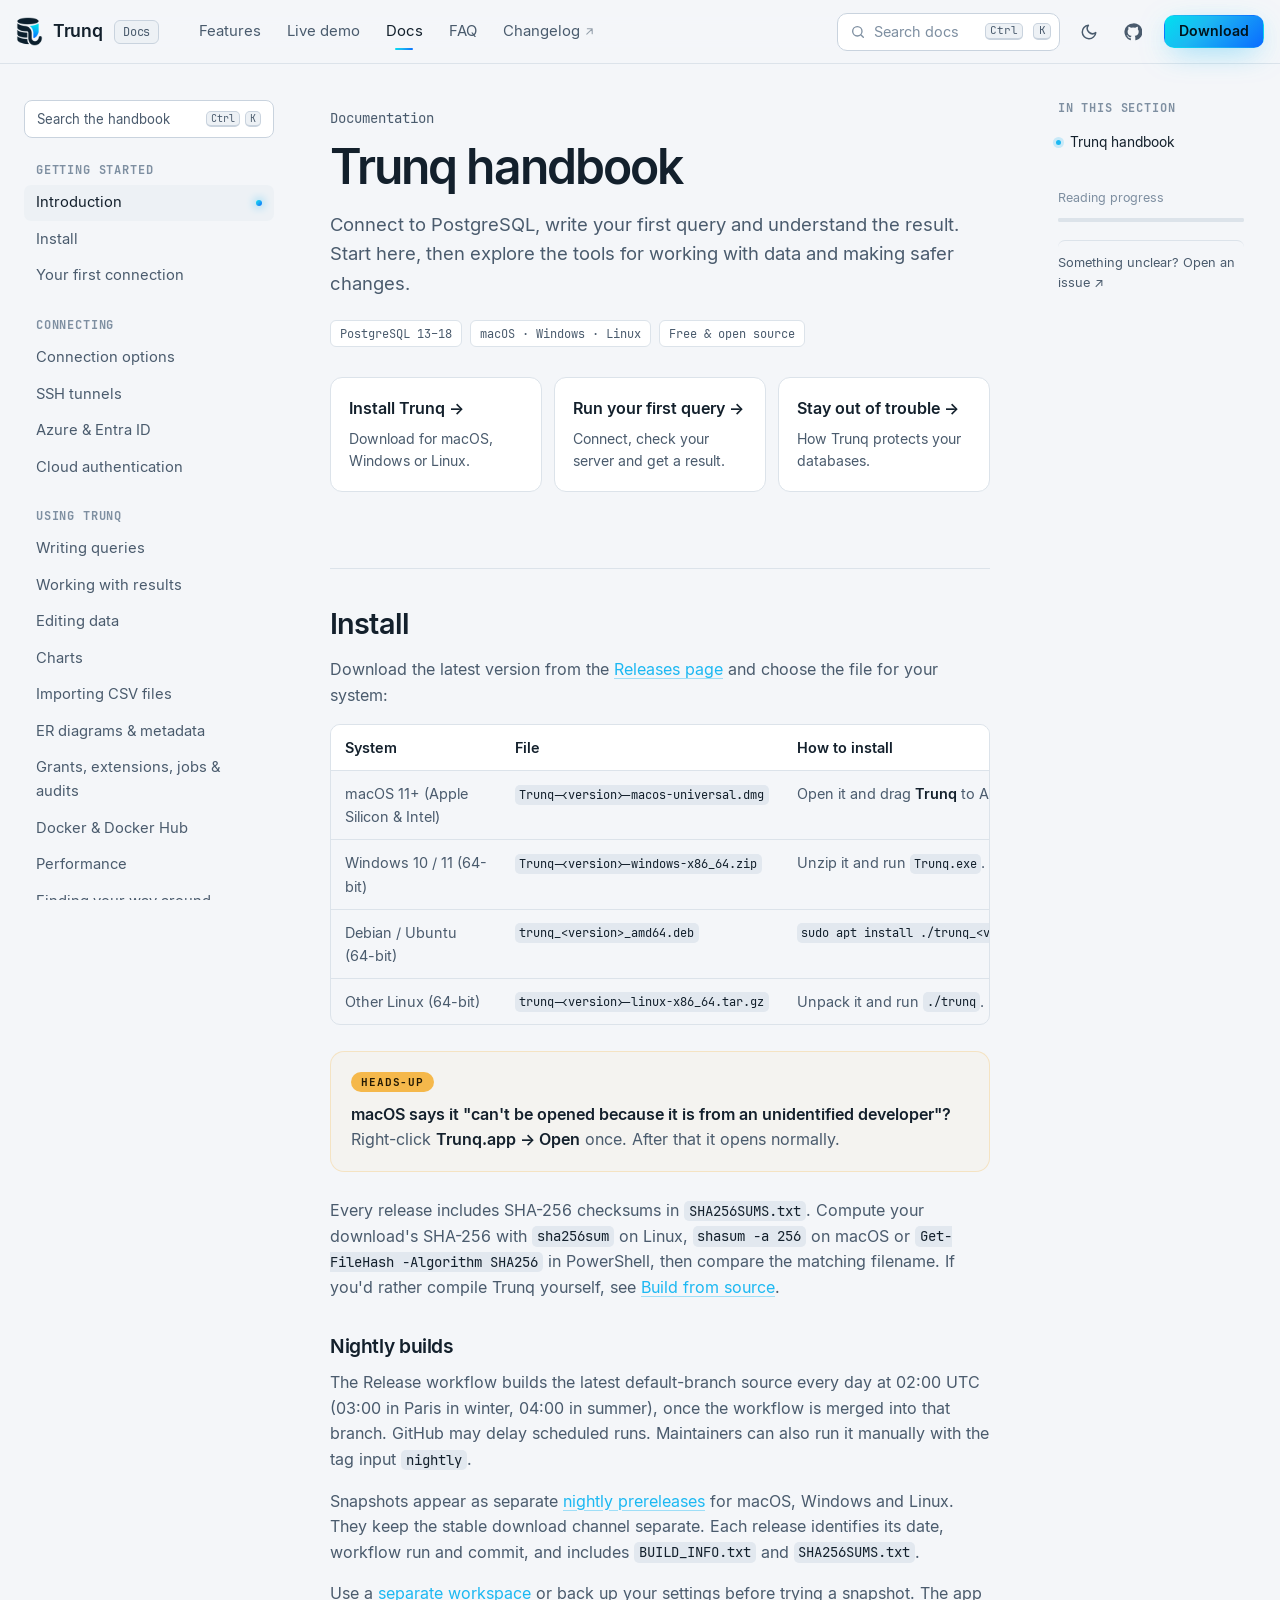
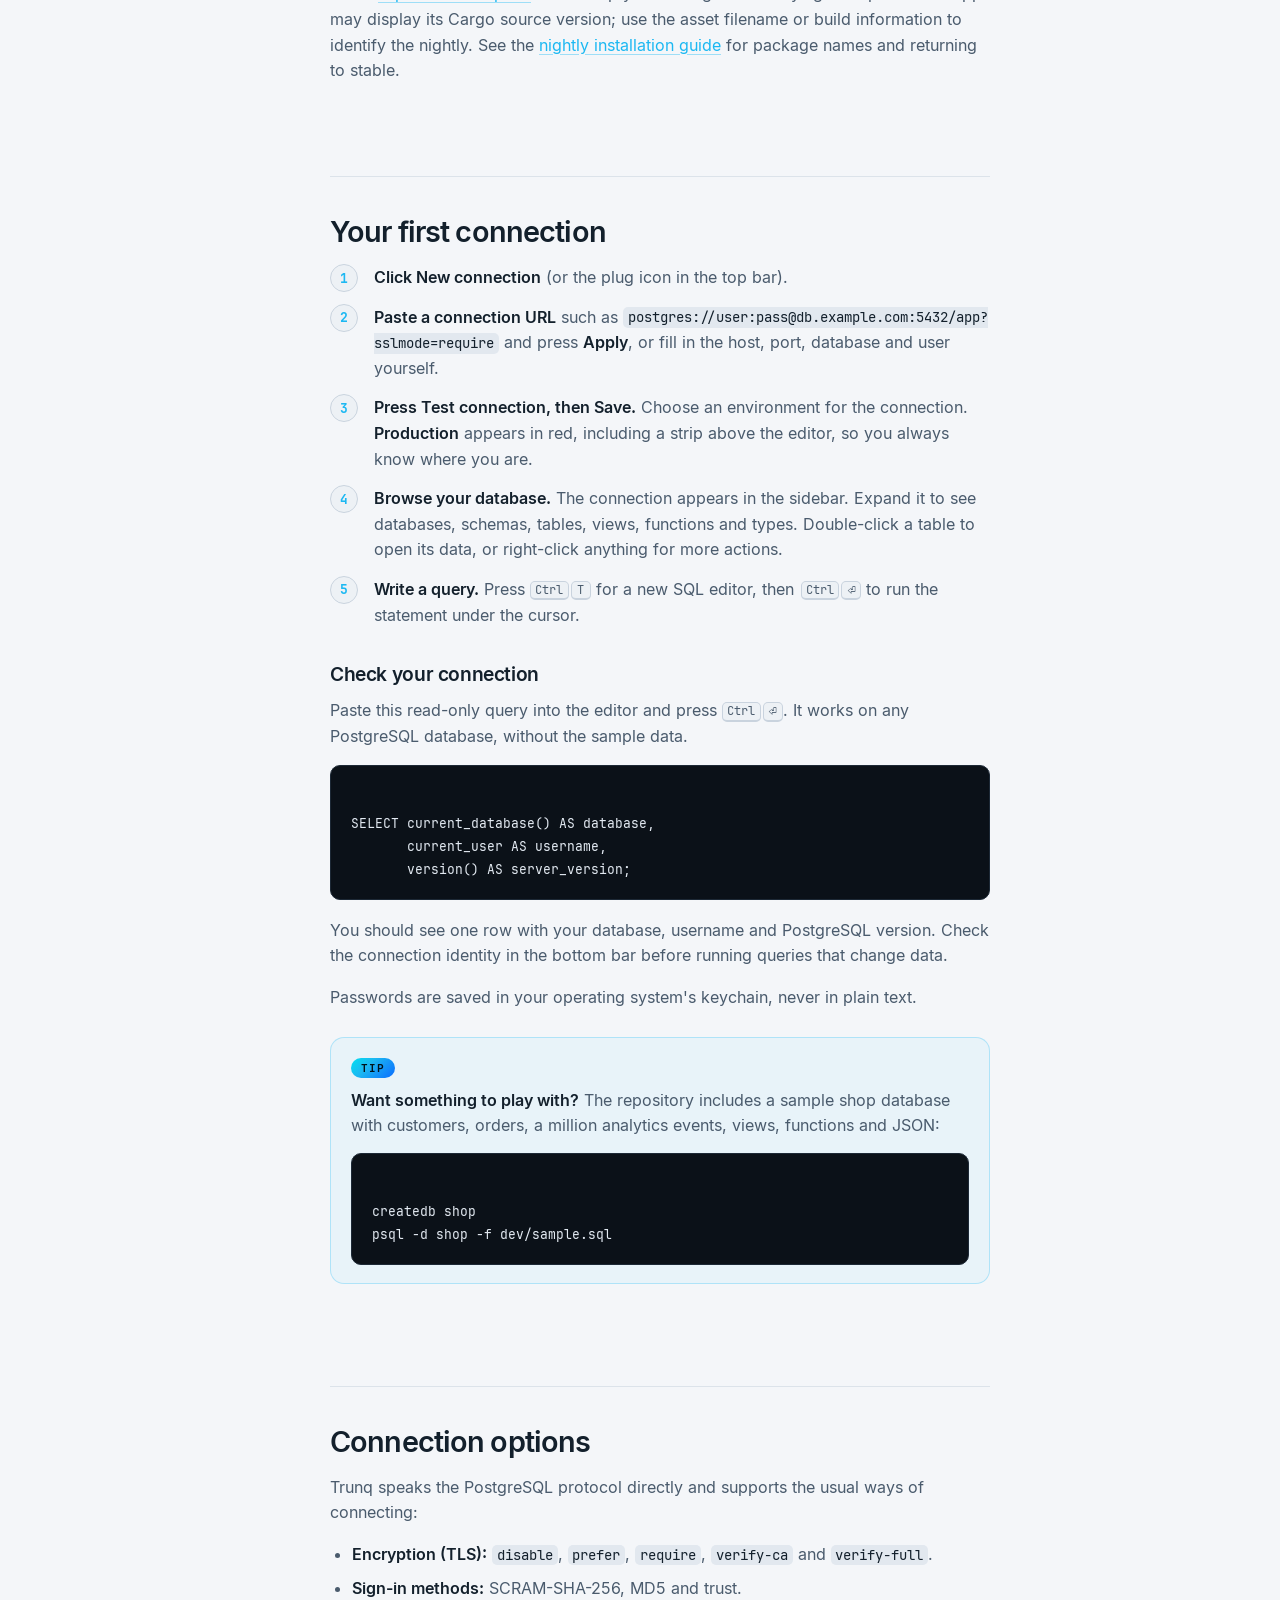
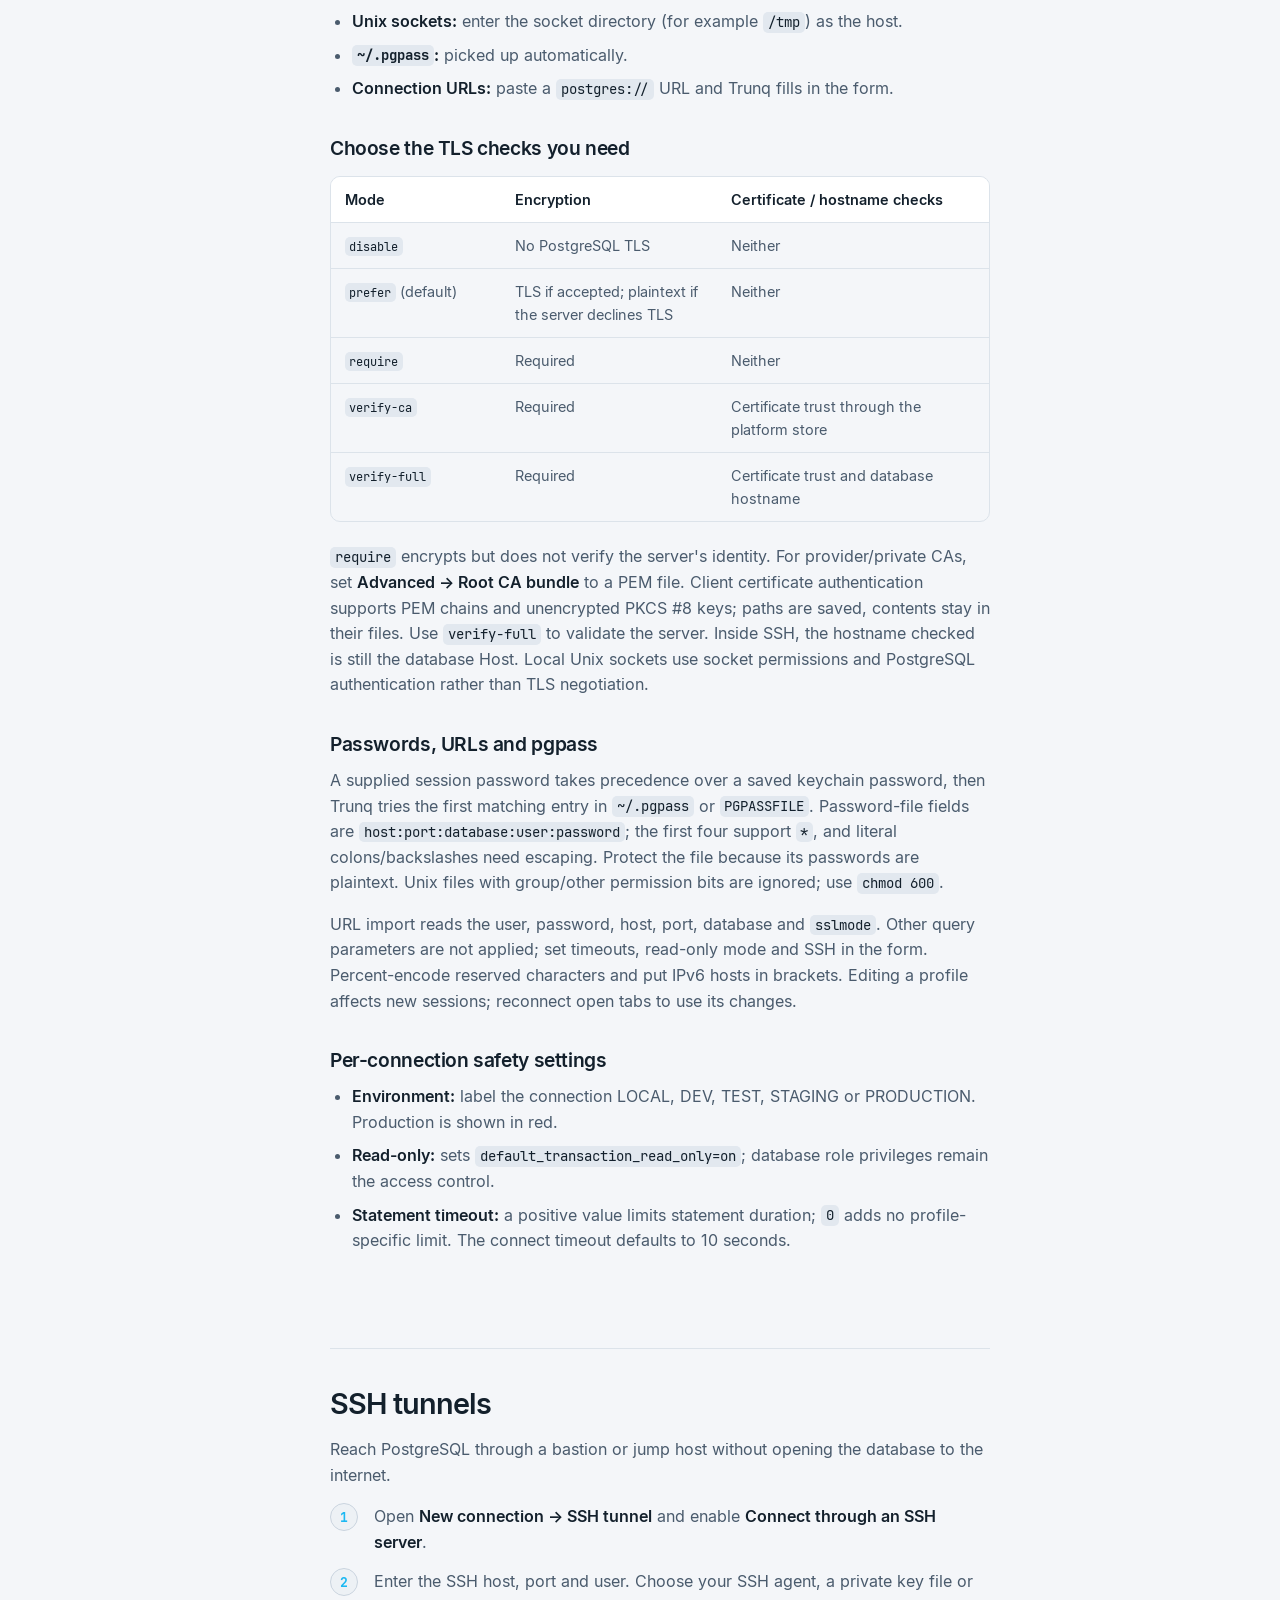
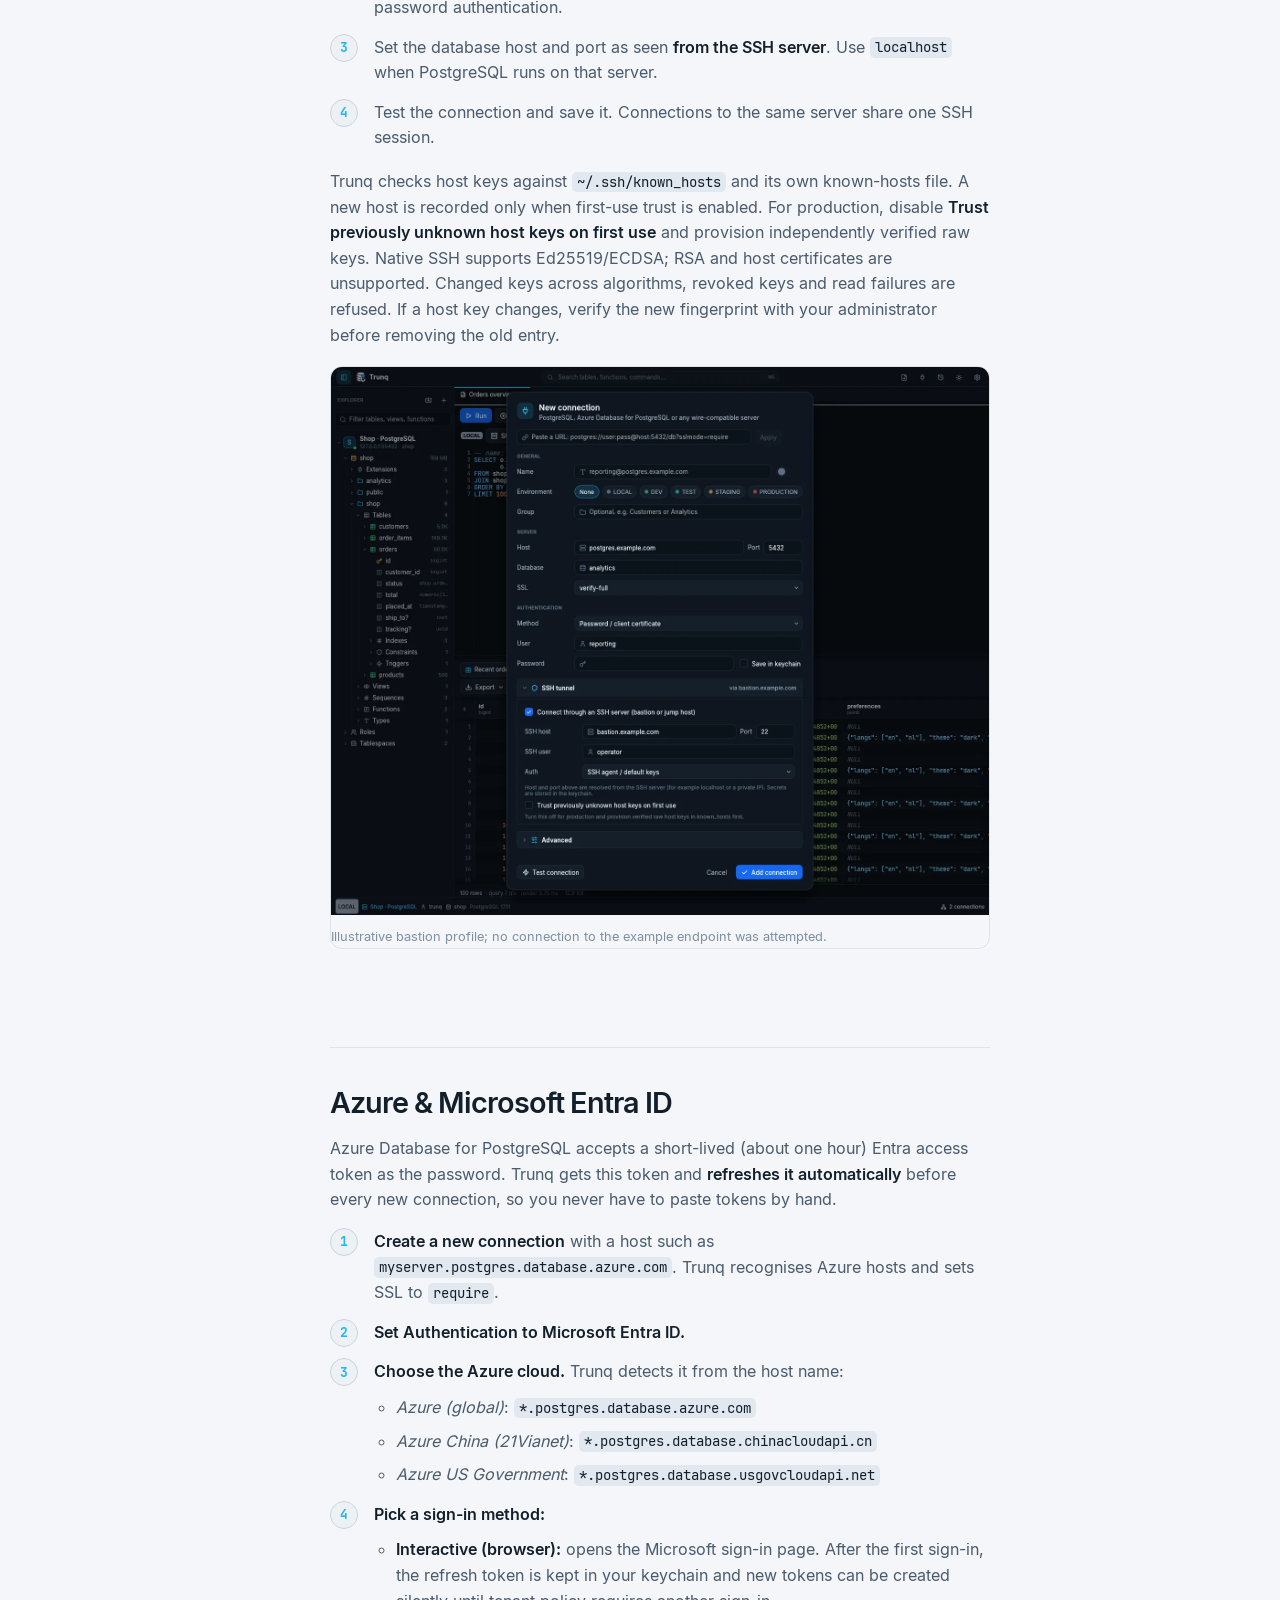
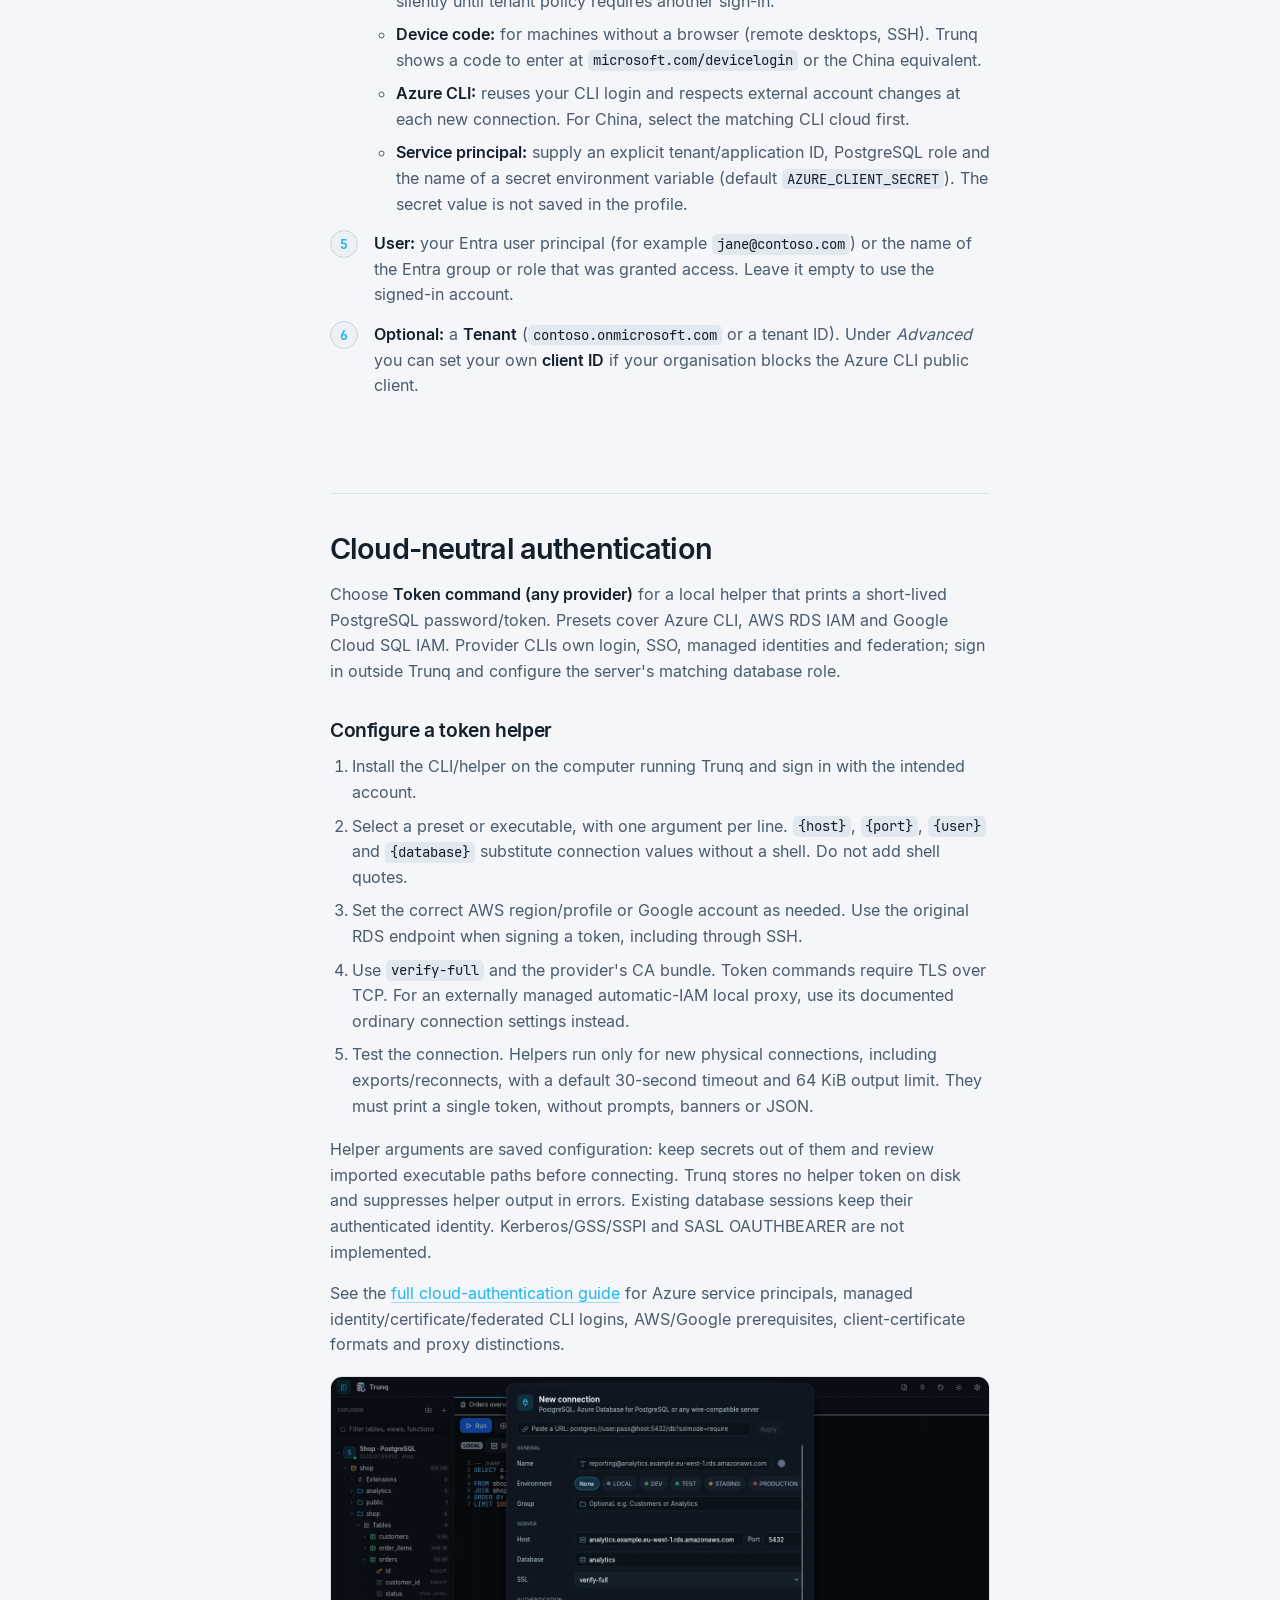
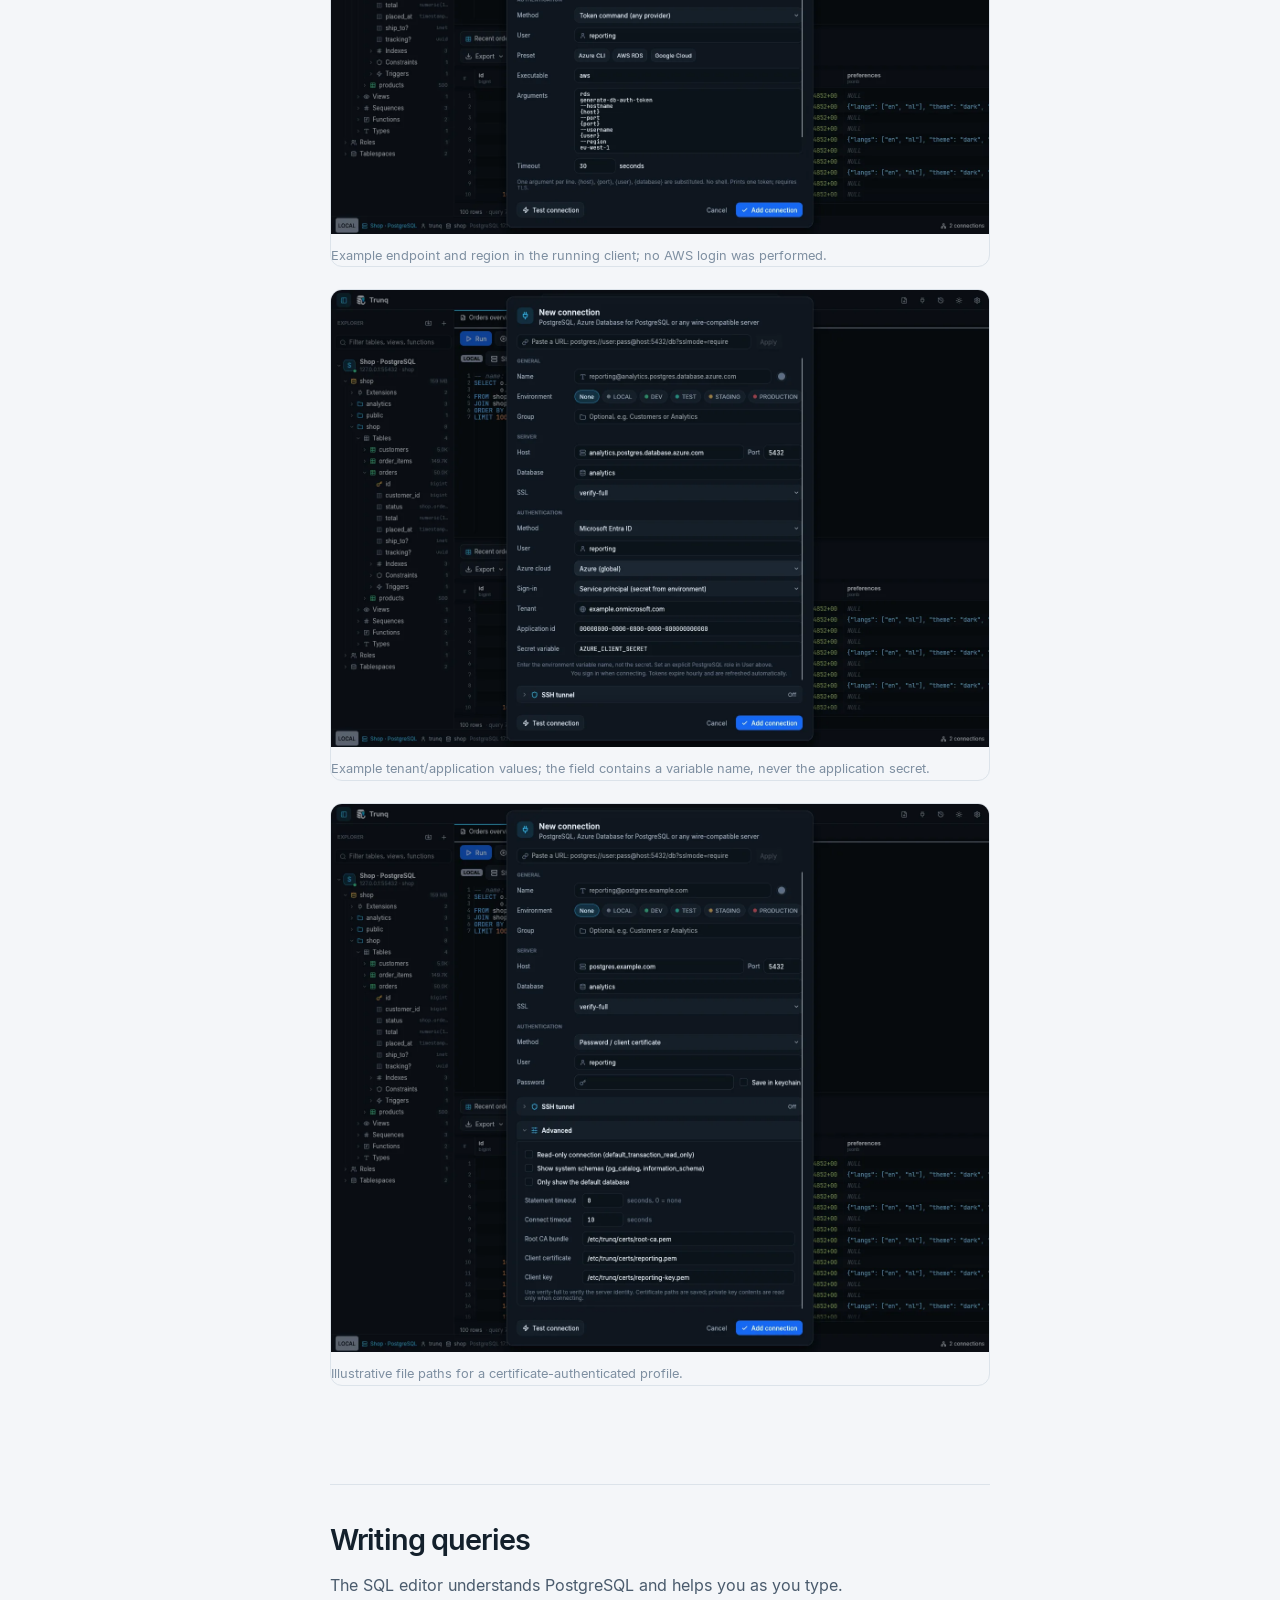
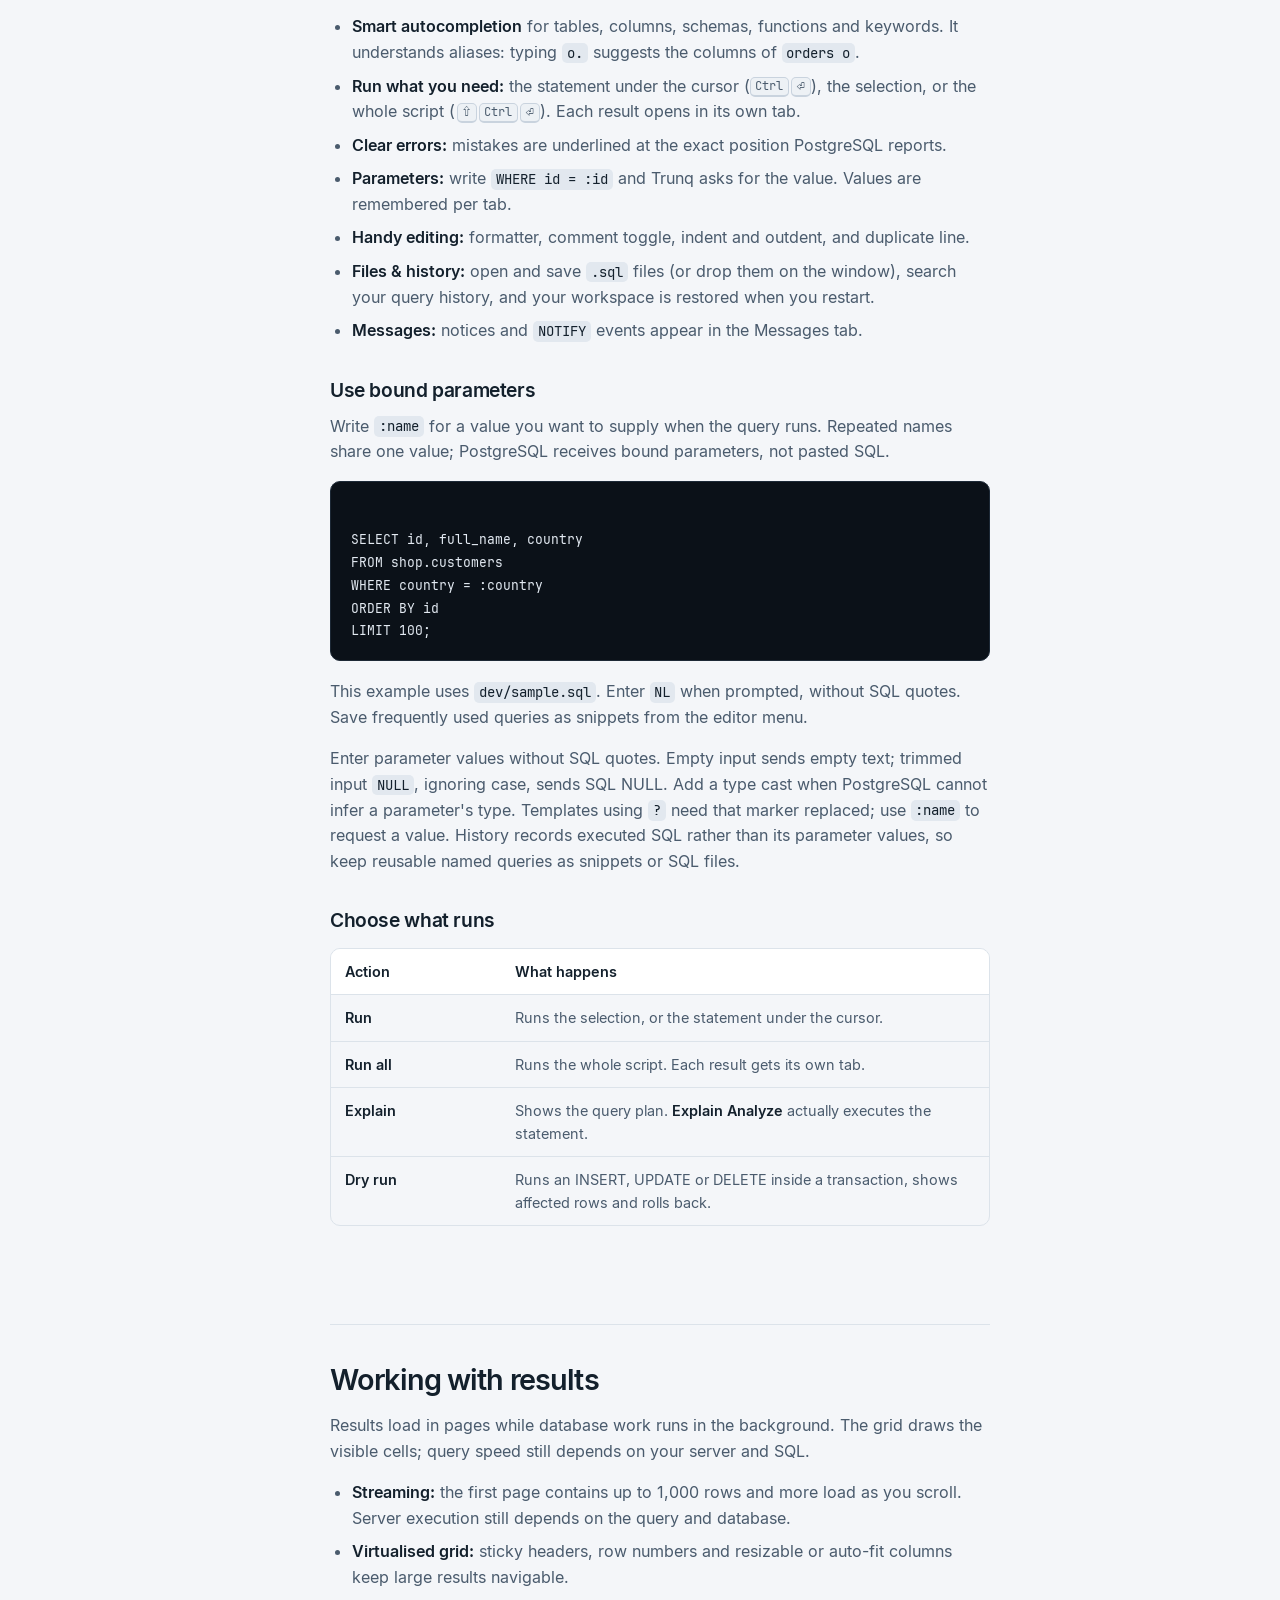
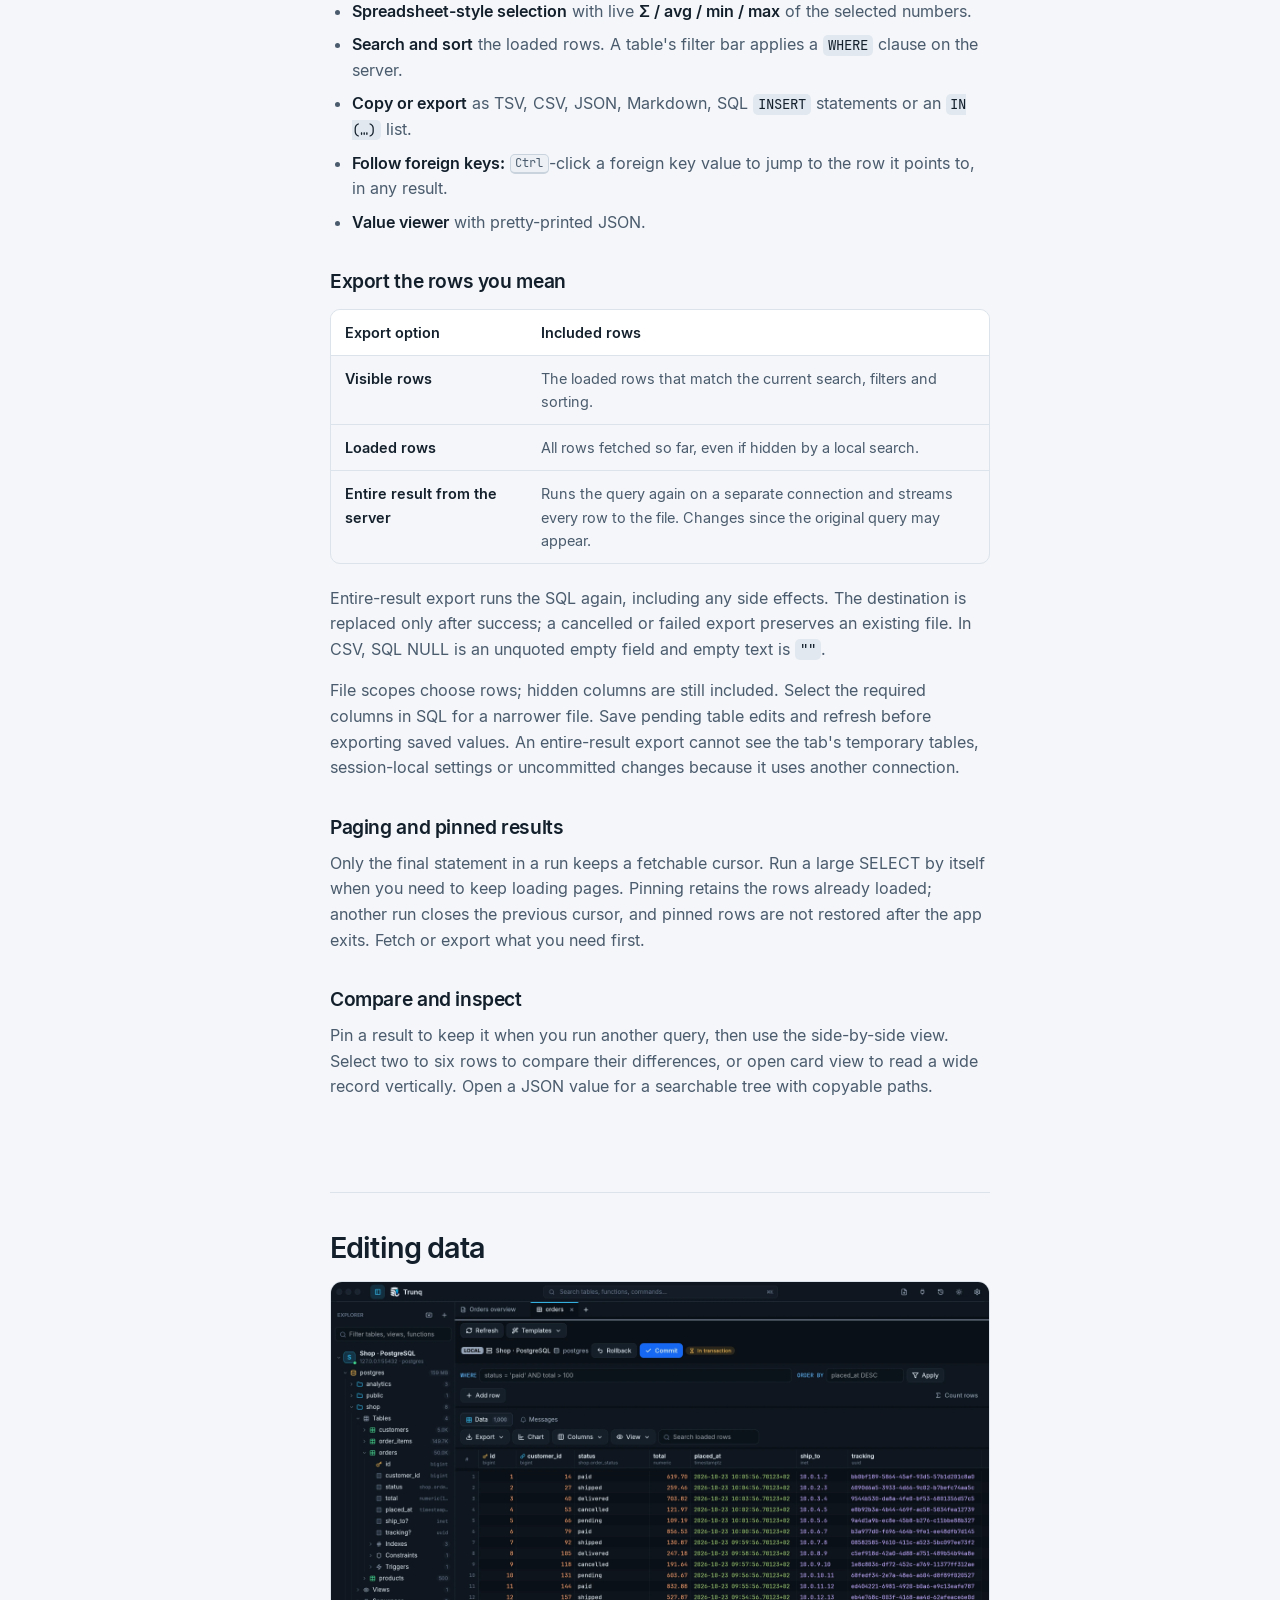
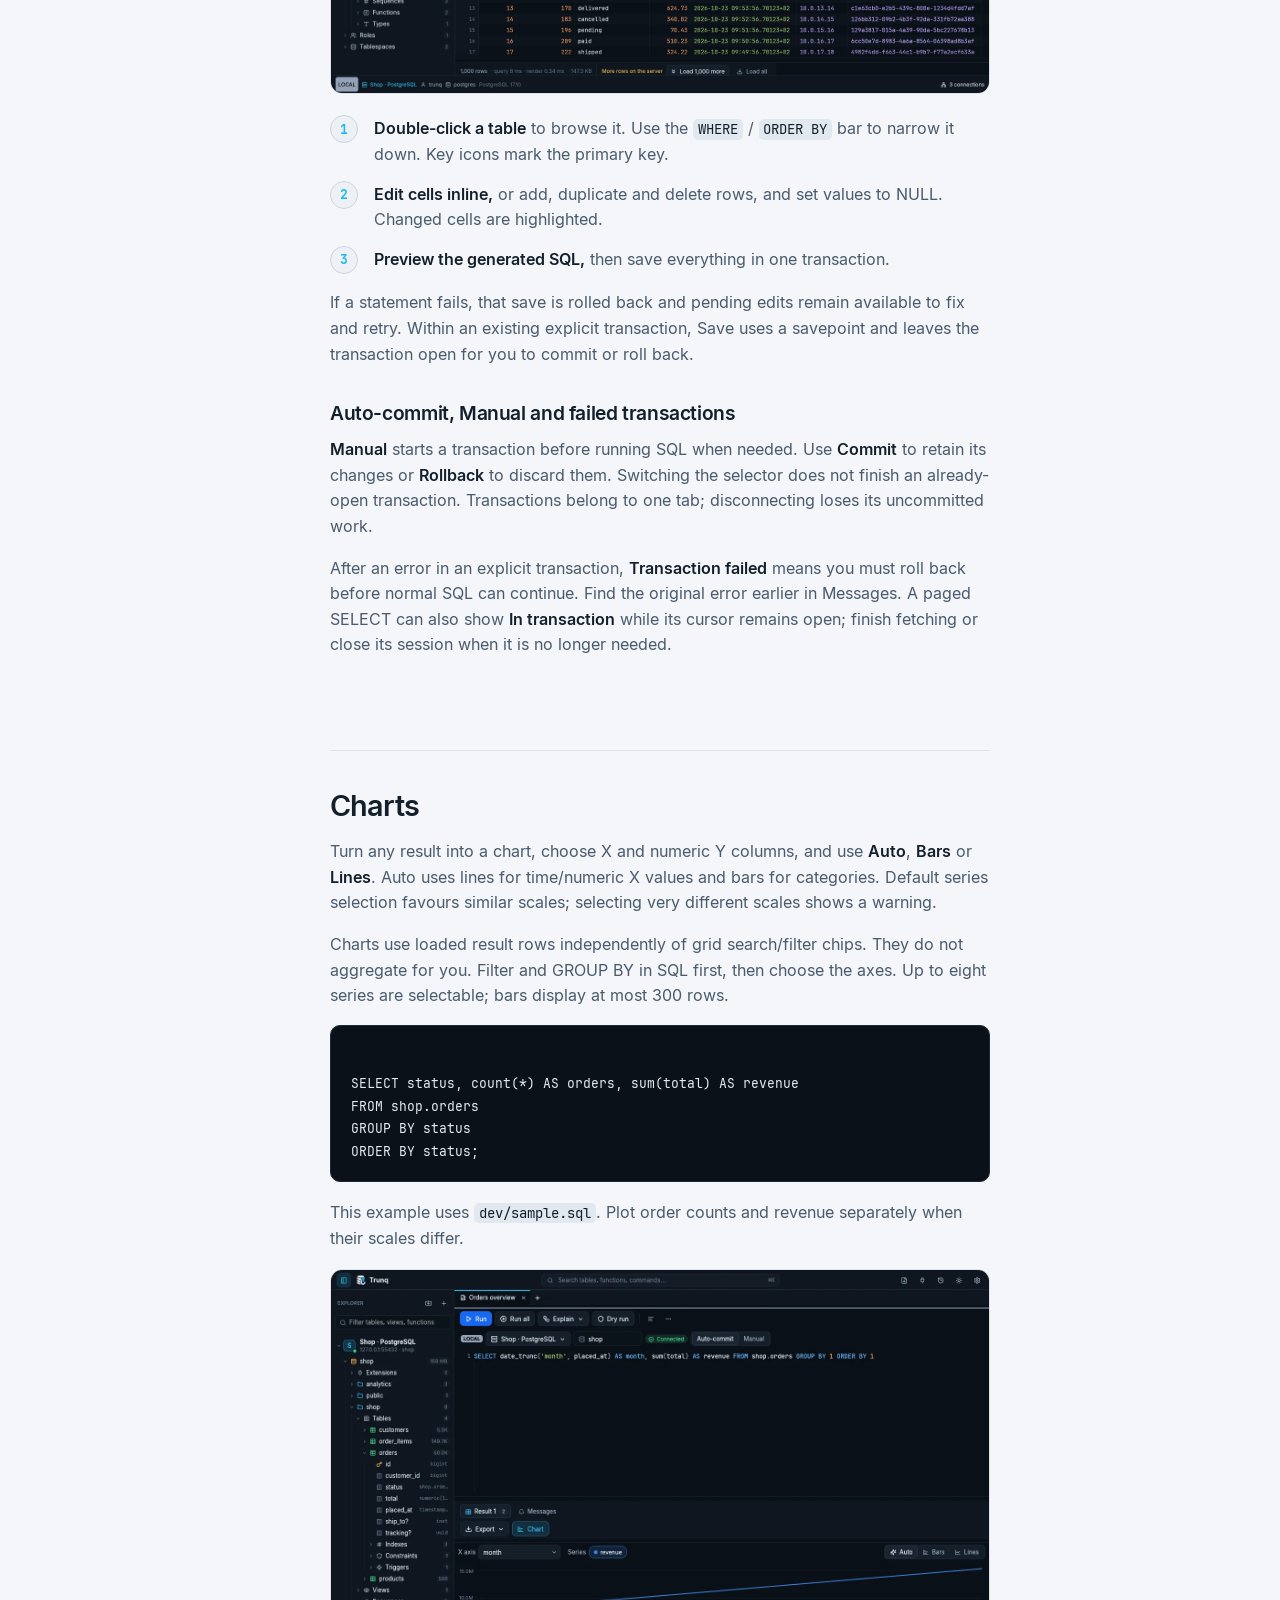
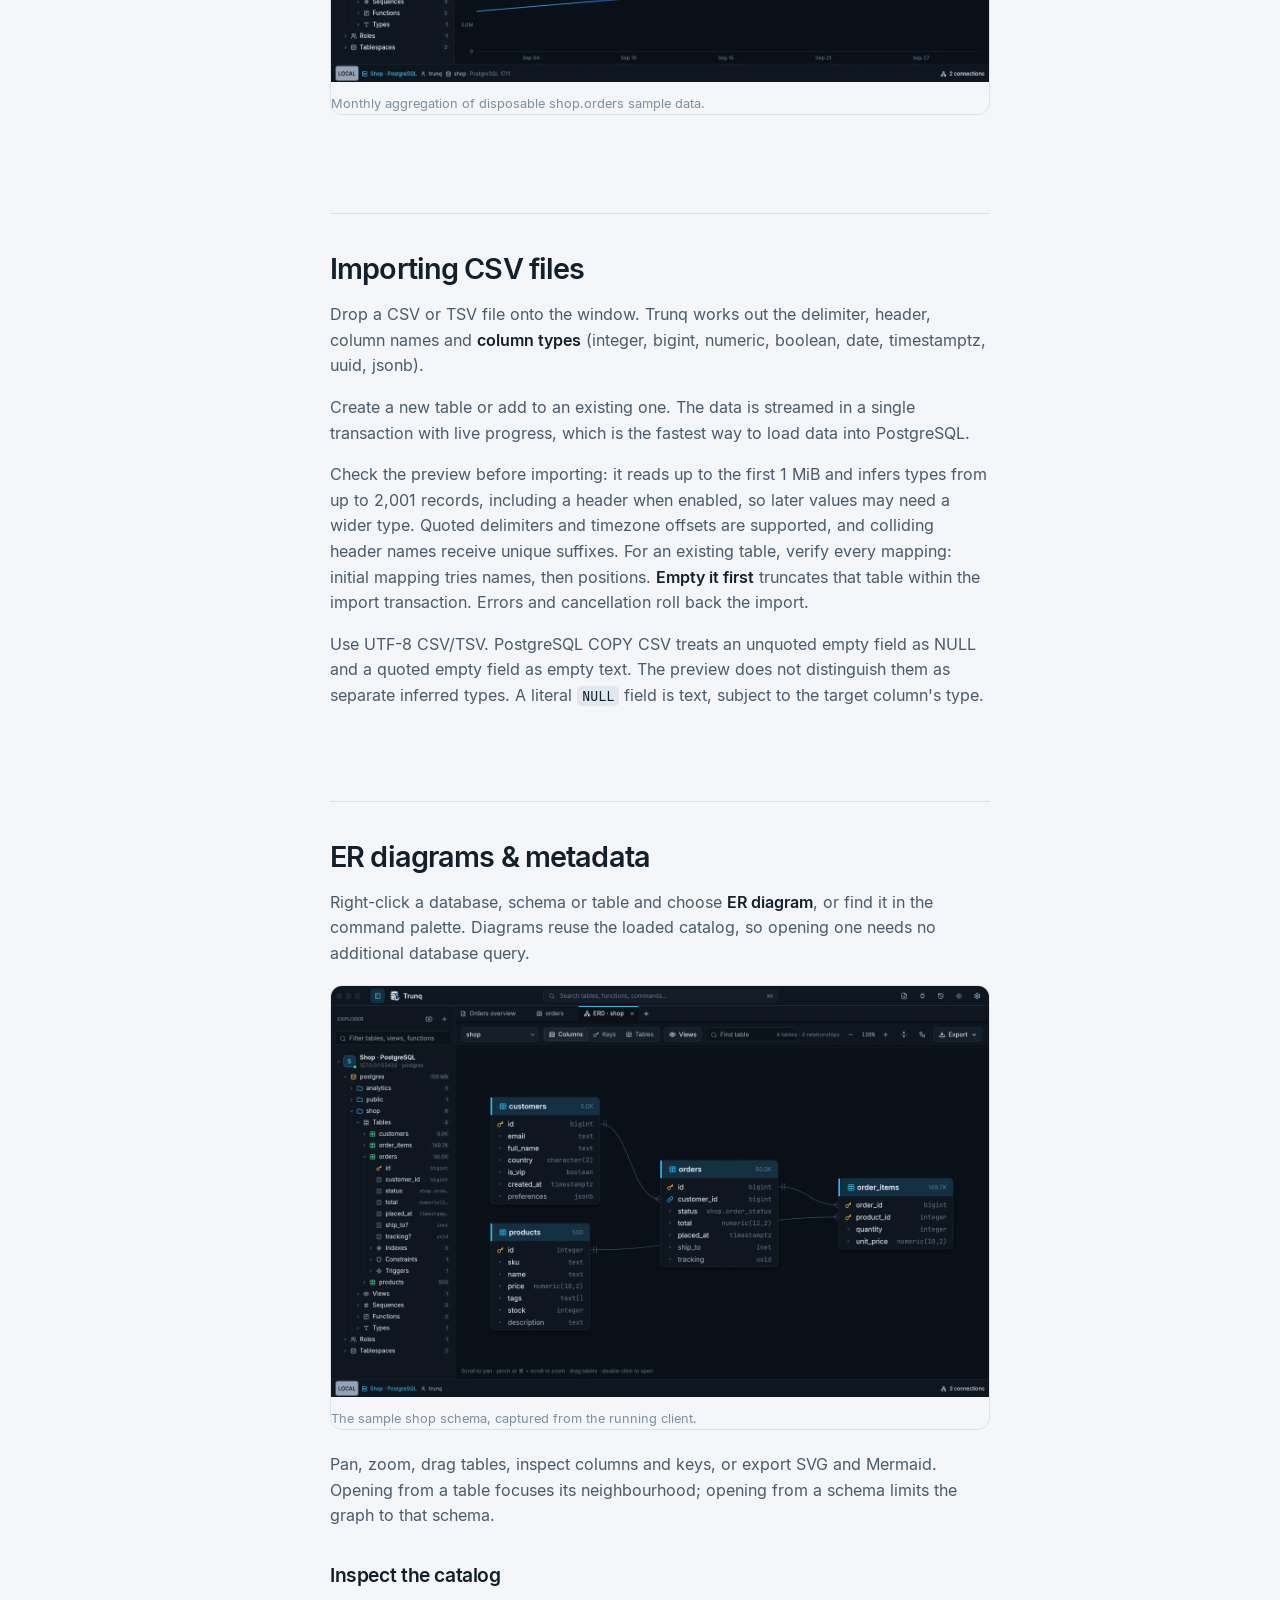
==== website/docs/index.html @ 962ae36f "Replace Docker VNC desktop with direct browser client" ====
<!doctype html>
<html lang="en" data-theme="dark">
<head>
  <meta charset="utf-8">
  <meta name="viewport" content="width=device-width, initial-scale=1">
  <title>Documentation · Trunq</title>
  <meta name="description" content="Learn how to install Trunq, connect to PostgreSQL (including Azure Entra ID), write queries, edit data safely and troubleshoot problems.">
  <meta name="theme-color" content="#070B11">
  <link rel="icon" type="image/png" href="../assets/favicon.png">
  <link rel="apple-touch-icon" href="../assets/apple-touch-icon.png">
  <link rel="preload" href="../fonts/Inter-Regular.woff2" as="font" type="font/woff2" crossorigin>
  <link rel="stylesheet" href="../styles.css">
  <script>
    (function () {
      var t;
      try { t = localStorage.getItem("trunq-theme"); } catch {}
      if (t !== "light" && t !== "dark") t = matchMedia("(prefers-color-scheme: light)").matches ? "light" : "dark";
      document.documentElement.dataset.theme = t;
      document.documentElement.classList.add("js");
    })();
  </script>
</head>
<body class="docs-page">
<a class="skip" href="#doc">Skip to content</a>

<header class="bar" data-bar>
  <div class="bar__inner">
    <a class="brand" href="../" aria-label="Trunq home">
      <img class="brand__logo logo-on-dark" src="../assets/logo-light.png" alt="" width="27" height="29">
      <img class="brand__logo logo-on-light" src="../assets/logo-dark.png" alt="" width="27" height="29">
      <span>Trunq</span><span class="brand__tag">Docs</span>
    </a>
    <nav class="bar__nav" aria-label="Primary">
      <a href="../#tour" data-spy="speed tour">Features</a>
      <a href="../#try" data-spy="try">Live demo</a>
      <a href="./" aria-current="page">Docs</a>
      <a href="../#faq" data-spy="faq">FAQ</a>
      <a href="https://github.com/IssamElNass/trunq/blob/main/CHANGELOG.md" rel="noopener">Changelog<svg class="ext" viewBox="0 0 24 24" aria-hidden="true"><path d="M7 17 17 7M8 7h9v9"/></svg></a>
    </nav>
    <div class="bar__actions">
      <button class="palette-trigger" type="button" data-open-palette aria-label="Search docs">
        <svg viewBox="0 0 24 24" aria-hidden="true"><circle cx="11" cy="11" r="7"/><path d="m20 20-3.5-3.5"/></svg>
        <span class="palette-trigger__label">Search docs</span>
        <kbd data-mod>⌘</kbd><kbd>K</kbd>
      </button>
      <button class="icon-btn bar__desk-only" type="button" data-theme-toggle aria-label="Switch theme" data-tip="Switch theme">
        <svg class="i-sun" viewBox="0 0 24 24" aria-hidden="true"><circle cx="12" cy="12" r="4"/><path d="M12 2v2M12 20v2M4.9 4.9l1.4 1.4M17.7 17.7l1.4 1.4M2 12h2M20 12h2M4.9 19.1l1.4-1.4M17.7 6.3l1.4-1.4"/></svg>
        <svg class="i-moon" viewBox="0 0 24 24" aria-hidden="true"><path d="M21 12.8A9 9 0 1 1 11.2 3a7 7 0 0 0 9.8 9.8z"/></svg>
      </button>
      <a class="icon-btn bar__desk-only" href="https://github.com/IssamElNass/trunq" aria-label="Trunq on GitHub" data-tip="Source on GitHub">
        <svg viewBox="0 0 24 24" aria-hidden="true" class="fill"><path d="M12 .5a11.5 11.5 0 0 0-3.6 22.4c.6.1.8-.3.8-.6v-2c-3.2.7-3.9-1.5-3.9-1.5-.5-1.3-1.3-1.7-1.3-1.7-1-.7.1-.7.1-.7 1.2.1 1.8 1.2 1.8 1.2 1 1.8 2.8 1.3 3.5 1 .1-.8.4-1.3.7-1.6-2.6-.3-5.3-1.3-5.3-5.7 0-1.3.5-2.3 1.2-3.1-.1-.3-.5-1.5.1-3.1 0 0 1-.3 3.2 1.2a11 11 0 0 1 5.8 0c2.2-1.5 3.2-1.2 3.2-1.2.6 1.6.2 2.8.1 3.1.8.8 1.2 1.9 1.2 3.1 0 4.4-2.7 5.4-5.3 5.7.4.4.8 1.1.8 2.2v3.3c0 .3.2.7.8.6A11.5 11.5 0 0 0 12 .5z"/></svg>
      </a>
      <a class="btn btn--primary btn--sm bar__download" href="../#download">Download</a>
      <button class="menu-btn" type="button" aria-expanded="false" aria-controls="site-menu" data-menu-btn>
        <span class="menu-btn__icon" aria-hidden="true"><i></i><i></i></span>Menu
      </button>
    </div>
  </div>
  <div class="sheet" id="site-menu" data-menu hidden>
    <nav class="sheet__nav" aria-label="Menu">
      <a href="../#tour" data-spy="speed tour"><b>Features</b><span>What Trunq does for you</span></a>
      <a href="../#try" data-spy="try"><b>Live demo</b><span>Try it in your browser</span></a>
      <a href="./" aria-current="page"><b>Docs</b><span>Install it and learn the ropes</span></a>
      <a href="../#faq" data-spy="faq"><b>FAQ</b><span>Quick answers to common questions</span></a>
      <a href="https://github.com/IssamElNass/trunq/blob/main/CHANGELOG.md" rel="noopener"><b>Changelog<svg class="ext" viewBox="0 0 24 24" aria-hidden="true"><path d="M7 17 17 7M8 7h9v9"/></svg></b><span>What's new in each release</span></a>
    </nav>
    <div class="sheet__foot">
      <a class="btn btn--primary" href="../#download" data-menu-close>Download Trunq</a>
      <a class="btn btn--ghost" href="https://github.com/IssamElNass/trunq"><svg viewBox="0 0 24 24" aria-hidden="true" class="fill"><path d="M12 .5a11.5 11.5 0 0 0-3.6 22.4c.6.1.8-.3.8-.6v-2c-3.2.7-3.9-1.5-3.9-1.5-.5-1.3-1.3-1.7-1.3-1.7-1-.7.1-.7.1-.7 1.2.1 1.8 1.2 1.8 1.2 1 1.8 2.8 1.3 3.5 1 .1-.8.4-1.3.7-1.6-2.6-.3-5.3-1.3-5.3-5.7 0-1.3.5-2.3 1.2-3.1-.1-.3-.5-1.5.1-3.1 0 0 1-.3 3.2 1.2a11 11 0 0 1 5.8 0c2.2-1.5 3.2-1.2 3.2-1.2.6 1.6.2 2.8.1 3.1.8.8 1.2 1.9 1.2 3.1 0 4.4-2.7 5.4-5.3 5.7.4.4.8 1.1.8 2.2v3.3c0 .3.2.7.8.6A11.5 11.5 0 0 0 12 .5z"/></svg> GitHub</a>
      <button class="btn btn--ghost" type="button" data-theme-toggle><svg class="i-sun" viewBox="0 0 24 24" aria-hidden="true"><circle cx="12" cy="12" r="4"/><path d="M12 2v2M12 20v2M4.9 4.9l1.4 1.4M17.7 17.7l1.4 1.4M2 12h2M20 12h2M4.9 19.1l1.4-1.4M17.7 6.3l1.4-1.4"/></svg><svg class="i-moon" viewBox="0 0 24 24" aria-hidden="true"><path d="M21 12.8A9 9 0 1 1 11.2 3a7 7 0 0 0 9.8 9.8z"/></svg> Theme</button>
    </div>
  </div>
</header>

<div class="docs">
  <aside class="docs__side" aria-label="Documentation">
    <details class="docs__menu" open data-docs-menu>
      <summary>Contents <span data-docs-current>Getting started</span></summary>
      <button class="docs__search" type="button" data-open-palette><span>Search the handbook</span><span><kbd data-mod>⌘</kbd><kbd>K</kbd></span></button>
      <nav class="sidenav">
        <p>Getting started</p>
        <a href="#introduction">Introduction</a>
        <a href="#install">Install</a>
        <a href="#first-steps">Your first connection</a>
        <p>Connecting</p>
        <a href="#connecting">Connection options</a>
        <a href="#ssh">SSH tunnels</a>
        <a href="#azure">Azure &amp; Entra ID</a>
        <a href="#cloud-auth">Cloud authentication</a>
        <p>Using Trunq</p>
        <a href="#editor">Writing queries</a>
        <a href="#results">Working with results</a>
        <a href="#editing">Editing data</a>
        <a href="#charts">Charts</a>
        <a href="#import">Importing CSV files</a>
        <a href="#relationships">ER diagrams &amp; metadata</a>
        <a href="#administration">Grants, extensions, jobs &amp; audits</a>
        <a href="#docker">Docker &amp; Docker Hub</a>
        <a href="#performance">Performance</a>
        <a href="#navigation">Finding your way around</a>
        <p>Staying safe</p>
        <a href="#safety">Safety features</a>
        <a href="#production">Production &amp; upgrades</a>
        <a href="#health">Health check</a>
        <a href="#connection-management">Connection management</a>
        <p>Reference</p>
        <a href="#settings">Settings</a>
        <a href="#shortcuts">Keyboard shortcuts</a>
        <a href="#storage">Where data is stored</a>
        <a href="#troubleshooting">Troubleshooting</a>
        <a href="#faq">FAQ</a>
        <p>Contributing</p>
        <a href="#build">Build from source</a>
        <a href="#development">Development</a>
      </nav>
    </details>
  </aside>

  <article class="doc" id="doc">

    <section id="introduction">
      <p class="eyebrow">Documentation</p>
      <h1>Trunq handbook</h1>
      <p class="doc__lede">
        Connect to PostgreSQL, write your first query and understand the result.
        Start here, then explore the tools for working with data and making safer changes.
      </p>
      <p class="doc__meta"><span>PostgreSQL 13–18</span><span>macOS · Windows · Linux</span><span>Free &amp; open source</span></p>
      <div class="doc__cards">
        <a href="#install"><b>Install Trunq →</b><span>Download for macOS, Windows or Linux.</span></a>
        <a href="#first-steps"><b>Run your first query →</b><span>Connect, check your server and get a result.</span></a>
        <a href="#safety"><b>Stay out of trouble →</b><span>How Trunq protects your databases.</span></a>
      </div>
    </section>

    <section>
      <h2 id="install">Install</h2>
      <p>Download the latest version from the <a href="https://github.com/IssamElNass/trunq/releases/latest">Releases page</a> and choose the file for your system:</p>
      <div class="table-wrap">
        <table>
          <thead><tr><th>System</th><th>File</th><th>How to install</th></tr></thead>
          <tbody>
            <tr><td>macOS 11+ (Apple Silicon &amp; Intel)</td><td><code>Trunq-&lt;version&gt;-macos-universal.dmg</code></td><td>Open it and drag <b>Trunq</b> to Applications.</td></tr>
            <tr><td>Windows 10 / 11 (64-bit)</td><td><code>Trunq-&lt;version&gt;-windows-x86_64.zip</code></td><td>Unzip it and run <code>Trunq.exe</code>.</td></tr>
            <tr><td>Debian / Ubuntu (64-bit)</td><td><code>trunq_&lt;version&gt;_amd64.deb</code></td><td><code>sudo apt install ./trunq_&lt;version&gt;_amd64.deb</code></td></tr>
            <tr><td>Other Linux (64-bit)</td><td><code>trunq-&lt;version&gt;-linux-x86_64.tar.gz</code></td><td>Unpack it and run <code>./trunq</code>.</td></tr>
          </tbody>
        </table>
      </div>
      <div class="note">
        <b>macOS says it "can't be opened because it is from an unidentified developer"?</b>
        Right-click <b>Trunq.app → Open</b> once. After that it opens normally.
      </div>
      <p>Every release includes SHA-256 checksums in <code>SHA256SUMS.txt</code>. Compute your download's SHA-256 with <code>sha256sum</code> on Linux, <code>shasum -a 256</code> on macOS or <code>Get-FileHash -Algorithm SHA256</code> in PowerShell, then compare the matching filename. If you'd rather compile Trunq yourself, see <a href="#build">Build from source</a>.</p>
      <h3 id="nightly-builds">Nightly builds</h3>
      <p>The Release workflow builds the latest default-branch source every day at 02:00 UTC (03:00 in Paris in winter, 04:00 in summer), once the workflow is merged into that branch. GitHub may delay scheduled runs. Maintainers can also run it manually with the tag input <code>nightly</code>.</p>
      <p>Snapshots appear as separate <a href="https://github.com/IssamElNass/Trunq/releases?q=nightly&amp;expanded=true">nightly prereleases</a> for macOS, Windows and Linux. They keep the stable download channel separate. Each release identifies its date, workflow run and commit, and includes <code>BUILD_INFO.txt</code> and <code>SHA256SUMS.txt</code>.</p>
      <p>Use a <a href="#workspace-launch">separate workspace</a> or back up your settings before trying a snapshot. The app may display its Cargo source version; use the asset filename or build information to identify the nightly. See the <a href="https://github.com/IssamElNass/Trunq/blob/main/docs/install.md#nightly-builds">nightly installation guide</a> for package names and returning to stable.</p>
    </section>

    <section>
      <h2 id="first-steps">Your first connection</h2>
      <ol class="steps">
        <li><b>Click New connection</b> (or the plug icon in the top bar).</li>
        <li><b>Paste a connection URL</b> such as <code>postgres://user:pass@db.example.com:5432/app?sslmode=require</code> and press <b>Apply</b>, or fill in the host, port, database and user yourself.</li>
        <li><b>Press Test connection, then Save.</b> Choose an environment for the connection. <b>Production</b> appears in red, including a strip above the editor, so you always know where you are.</li>
        <li><b>Browse your database.</b> The connection appears in the sidebar. Expand it to see databases, schemas, tables, views, functions and types. Double-click a table to open its data, or right-click anything for more actions.</li>
        <li><b>Write a query.</b> Press <kbd data-mod>⌘</kbd><kbd>T</kbd> for a new SQL editor, then <kbd data-mod>⌘</kbd><kbd>⏎</kbd> to run the statement under the cursor.</li>
      </ol>
      <h3 id="first-query">Check your connection</h3>
      <p>Paste this read-only query into the editor and press <kbd data-mod>⌘</kbd><kbd>⏎</kbd>. It works on any PostgreSQL database, without the sample data.</p>
      <div class="codeblock"><pre data-copyable><code>SELECT current_database() AS database,
       current_user AS username,
       version() AS server_version;</code></pre></div>
      <p>You should see one row with your database, username and PostgreSQL version. Check the connection identity in the bottom bar before running queries that change data.</p>
      <p>Passwords are saved in your operating system's keychain, never in plain text.</p>
      <div class="note note--tip">
        <b>Want something to play with?</b> The repository includes a sample shop database with customers, orders, a million analytics events, views, functions and JSON:
        <div class="codeblock"><pre data-copyable><code>createdb shop
psql -d shop -f dev/sample.sql</code></pre></div>
      </div>
    </section>

    <section>
      <h2 id="connecting">Connection options</h2>
      <p>Trunq speaks the PostgreSQL protocol directly and supports the usual ways of connecting:</p>
      <ul>
        <li><b>Encryption (TLS):</b> <code>disable</code>, <code>prefer</code>, <code>require</code>, <code>verify-ca</code> and <code>verify-full</code>.</li>
        <li><b>Sign-in methods:</b> SCRAM-SHA-256, MD5 and trust.</li>
        <li><b>Unix sockets:</b> enter the socket directory (for example <code>/tmp</code>) as the host.</li>
        <li><b><code>~/.pgpass</code>:</b> picked up automatically.</li>
        <li><b>Connection URLs:</b> paste a <code>postgres://</code> URL and Trunq fills in the form.</li>
      </ul>
      <h3 id="tls-modes">Choose the TLS checks you need</h3>
      <div class="table-wrap"><table>
        <thead><tr><th>Mode</th><th>Encryption</th><th>Certificate / hostname checks</th></tr></thead>
        <tbody>
          <tr><td><code>disable</code></td><td>No PostgreSQL TLS</td><td>Neither</td></tr>
          <tr><td><code>prefer</code> (default)</td><td>TLS if accepted; plaintext if the server declines TLS</td><td>Neither</td></tr>
          <tr><td><code>require</code></td><td>Required</td><td>Neither</td></tr>
          <tr><td><code>verify-ca</code></td><td>Required</td><td>Certificate trust through the platform store</td></tr>
          <tr><td><code>verify-full</code></td><td>Required</td><td>Certificate trust and database hostname</td></tr>
        </tbody>
      </table></div>
      <p><code>require</code> encrypts but does not verify the server's identity. For provider/private CAs, set <b>Advanced → Root CA bundle</b> to a PEM file. Client certificate authentication supports PEM chains and unencrypted PKCS #8 keys; paths are saved, contents stay in their files. Use <code>verify-full</code> to validate the server. Inside SSH, the hostname checked is still the database Host. Local Unix sockets use socket permissions and PostgreSQL authentication rather than TLS negotiation.</p>
      <h3 id="password-sources">Passwords, URLs and pgpass</h3>
      <p>A supplied session password takes precedence over a saved keychain password, then Trunq tries the first matching entry in <code>~/.pgpass</code> or <code>PGPASSFILE</code>. Password-file fields are <code>host:port:database:user:password</code>; the first four support <code>*</code>, and literal colons/backslashes need escaping. Protect the file because its passwords are plaintext. Unix files with group/other permission bits are ignored; use <code>chmod 600</code>.</p>
      <p>URL import reads the user, password, host, port, database and <code>sslmode</code>. Other query parameters are not applied; set timeouts, read-only mode and SSH in the form. Percent-encode reserved characters and put IPv6 hosts in brackets. Editing a profile affects new sessions; reconnect open tabs to use its changes.</p>
      <h3 id="connection-safety">Per-connection safety settings</h3>
      <ul>
        <li><b>Environment:</b> label the connection LOCAL, DEV, TEST, STAGING or PRODUCTION. Production is shown in red.</li>
        <li><b>Read-only:</b> sets <code>default_transaction_read_only=on</code>; database role privileges remain the access control.</li>
        <li><b>Statement timeout:</b> a positive value limits statement duration; <code>0</code> adds no profile-specific limit. The connect timeout defaults to 10 seconds.</li>
      </ul>
    </section>

    <section>
      <h2 id="ssh">SSH tunnels</h2>
      <p>Reach PostgreSQL through a bastion or jump host without opening the database to the internet.</p>
      <ol class="steps">
        <li>Open <b>New connection → SSH tunnel</b> and enable <b>Connect through an SSH server</b>.</li>
        <li>Enter the SSH host, port and user. Choose your SSH agent, a private key file or password authentication.</li>
        <li>Set the database host and port as seen <b>from the SSH server</b>. Use <code>localhost</code> when PostgreSQL runs on that server.</li>
        <li>Test the connection and save it. Connections to the same server share one SSH session.</li>
      </ol>
      <p>Trunq checks host keys against <code>~/.ssh/known_hosts</code> and its own known-hosts file. A new host is recorded only when first-use trust is enabled. For production, disable <b>Trust previously unknown host keys on first use</b> and provision independently verified raw keys. Native SSH supports Ed25519/ECDSA; RSA and host certificates are unsupported. Changed keys across algorithms, revoked keys and read failures are refused. If a host key changes, verify the new fingerprint with your administrator before removing the old entry.</p>
      <figure class="doc__shot"><img src="../assets/shots/ssh-host-verification.webp" alt="SSH dialog with trust on first use disabled" width="1440" height="1200" loading="lazy"><figcaption>Illustrative bastion profile; no connection to the example endpoint was attempted.</figcaption></figure>
    </section>

    <section>
      <h2 id="azure">Azure &amp; Microsoft Entra ID</h2>
      <p>
        Azure Database for PostgreSQL accepts a short-lived (about one hour) Entra access token as the password.
        Trunq gets this token and <b>refreshes it automatically</b> before every new connection, so you never have to paste tokens by hand.
      </p>
      <ol class="steps">
        <li><b>Create a new connection</b> with a host such as <code>myserver.postgres.database.azure.com</code>. Trunq recognises Azure hosts and sets SSL to <code>require</code>.</li>
        <li><b>Set Authentication to Microsoft Entra ID.</b></li>
        <li><b>Choose the Azure cloud.</b> Trunq detects it from the host name:
          <ul>
            <li><i>Azure (global)</i>: <code>*.postgres.database.azure.com</code></li>
            <li><i>Azure China (21Vianet)</i>: <code>*.postgres.database.chinacloudapi.cn</code></li>
            <li><i>Azure US Government</i>: <code>*.postgres.database.usgovcloudapi.net</code></li>
          </ul>
        </li>
        <li><b>Pick a sign-in method:</b>
          <ul>
            <li><b>Interactive (browser):</b> opens the Microsoft sign-in page. After the first sign-in, the refresh token is kept in your keychain and new tokens can be created silently until tenant policy requires another sign-in.</li>
            <li><b>Device code:</b> for machines without a browser (remote desktops, SSH). Trunq shows a code to enter at <code>microsoft.com/devicelogin</code> or the China equivalent.</li>
            <li><b>Azure CLI:</b> reuses your CLI login and respects external account changes at each new connection. For China, select the matching CLI cloud first.</li>
            <li><b>Service principal:</b> supply an explicit tenant/application ID, PostgreSQL role and the name of a secret environment variable (default <code>AZURE_CLIENT_SECRET</code>). The secret value is not saved in the profile.</li>
          </ul>
        </li>
        <li><b>User:</b> your Entra user principal (for example <code>jane@contoso.com</code>) or the name of the Entra group or role that was granted access. Leave it empty to use the signed-in account.</li>
        <li><b>Optional:</b> a <b>Tenant</b> (<code>contoso.onmicrosoft.com</code> or a tenant ID). Under <i>Advanced</i> you can set your own <b>client ID</b> if your organisation blocks the Azure CLI public client.</li>
      </ol>
    </section>

    <section>
      <h2 id="cloud-auth">Cloud-neutral authentication</h2>
      <p>Choose <b>Token command (any provider)</b> for a local helper that prints a short-lived PostgreSQL password/token. Presets cover Azure CLI, AWS RDS IAM and Google Cloud SQL IAM. Provider CLIs own login, SSO, managed identities and federation; sign in outside Trunq and configure the server's matching database role.</p>
      <h3 id="token-helpers">Configure a token helper</h3>
      <ol>
        <li>Install the CLI/helper on the computer running Trunq and sign in with the intended account.</li>
        <li>Select a preset or executable, with one argument per line. <code>{host}</code>, <code>{port}</code>, <code>{user}</code> and <code>{database}</code> substitute connection values without a shell. Do not add shell quotes.</li>
        <li>Set the correct AWS region/profile or Google account as needed. Use the original RDS endpoint when signing a token, including through SSH.</li>
        <li>Use <code>verify-full</code> and the provider's CA bundle. Token commands require TLS over TCP. For an externally managed automatic-IAM local proxy, use its documented ordinary connection settings instead.</li>
        <li>Test the connection. Helpers run only for new physical connections, including exports/reconnects, with a default 30-second timeout and 64 KiB output limit. They must print a single token, without prompts, banners or JSON.</li>
      </ol>
      <p>Helper arguments are saved configuration: keep secrets out of them and review imported executable paths before connecting. Trunq stores no helper token on disk and suppresses helper output in errors. Existing database sessions keep their authenticated identity. Kerberos/GSS/SSPI and SASL OAUTHBEARER are not implemented.</p>
      <p>See the <a href="https://github.com/IssamElNass/Trunq/blob/main/docs/cloud-authentication.md">full cloud-authentication guide</a> for Azure service principals, managed identity/certificate/federated CLI logins, AWS/Google prerequisites, client-certificate formats and proxy distinctions.</p>
      <figure class="doc__shot"><img src="../assets/shots/auth-token-command.webp" alt="AWS RDS token helper arguments with verify-full TLS" width="1440" height="1000" loading="lazy"><figcaption>Example endpoint and region in the running client; no AWS login was performed.</figcaption></figure>
      <figure class="doc__shot"><img src="../assets/shots/auth-service-principal.webp" alt="Azure service-principal configuration using a secret environment variable name" width="1440" height="1000" loading="lazy"><figcaption>Example tenant/application values; the field contains a variable name, never the application secret.</figcaption></figure>
      <figure class="doc__shot"><img src="../assets/shots/auth-client-certificate.webp" alt="Advanced TLS CA, client certificate and PKCS 8 key paths" width="1440" height="1200" loading="lazy"><figcaption>Illustrative file paths for a certificate-authenticated profile.</figcaption></figure>
    </section>

    <section>
      <h2 id="editor">Writing queries</h2>
      <p>The SQL editor understands PostgreSQL and helps you as you type.</p>
      <ul>
        <li><b>Smart autocompletion</b> for tables, columns, schemas, functions and keywords. It understands aliases: typing <code>o.</code> suggests the columns of <code>orders o</code>.</li>
        <li><b>Run what you need:</b> the statement under the cursor (<kbd data-mod>⌘</kbd><kbd>⏎</kbd>), the selection, or the whole script (<kbd>⇧</kbd><kbd data-mod>⌘</kbd><kbd>⏎</kbd>). Each result opens in its own tab.</li>
        <li><b>Clear errors:</b> mistakes are underlined at the exact position PostgreSQL reports.</li>
        <li><b>Parameters:</b> write <code>WHERE id = :id</code> and Trunq asks for the value. Values are remembered per tab.</li>
        <li><b>Handy editing:</b> formatter, comment toggle, indent and outdent, and duplicate line.</li>
        <li><b>Files &amp; history:</b> open and save <code>.sql</code> files (or drop them on the window), search your query history, and your workspace is restored when you restart.</li>
        <li><b>Messages:</b> notices and <code>NOTIFY</code> events appear in the Messages tab.</li>
      </ul>
      <h3 id="query-parameters">Use bound parameters</h3>
      <p>Write <code>:name</code> for a value you want to supply when the query runs. Repeated names share one value; PostgreSQL receives bound parameters, not pasted SQL.</p>
      <div class="codeblock"><pre data-copyable><code>SELECT id, full_name, country
FROM shop.customers
WHERE country = :country
ORDER BY id
LIMIT 100;</code></pre></div>
      <p>This example uses <code>dev/sample.sql</code>. Enter <code>NL</code> when prompted, without SQL quotes. Save frequently used queries as snippets from the editor menu.</p>
      <p>Enter parameter values without SQL quotes. Empty input sends empty text; trimmed input <code>NULL</code>, ignoring case, sends SQL NULL. Add a type cast when PostgreSQL cannot infer a parameter's type. Templates using <code>?</code> need that marker replaced; use <code>:name</code> to request a value. History records executed SQL rather than its parameter values, so keep reusable named queries as snippets or SQL files.</p>
      <h3 id="query-execution">Choose what runs</h3>
      <div class="table-wrap"><table>
        <thead><tr><th>Action</th><th>What happens</th></tr></thead>
        <tbody>
          <tr><td><b>Run</b></td><td>Runs the selection, or the statement under the cursor.</td></tr>
          <tr><td><b>Run all</b></td><td>Runs the whole script. Each result gets its own tab.</td></tr>
          <tr><td><b>Explain</b></td><td>Shows the query plan. <b>Explain Analyze</b> actually executes the statement.</td></tr>
          <tr><td><b>Dry run</b></td><td>Runs an INSERT, UPDATE or DELETE inside a transaction, shows affected rows and rolls back.</td></tr>
        </tbody>
      </table></div>
    </section>

    <section>
      <h2 id="results">Working with results</h2>
      <p>Results load in pages while database work runs in the background. The grid draws the visible cells; query speed still depends on your server and SQL.</p>
      <ul>
        <li><b>Streaming:</b> the first page contains up to 1,000 rows and more load as you scroll. Server execution still depends on the query and database.</li>
        <li><b>Virtualised grid:</b> sticky headers, row numbers and resizable or auto-fit columns keep large results navigable.</li>
        <li><b>Spreadsheet-style selection</b> with live <b>Σ / avg / min / max</b> of the selected numbers.</li>
        <li><b>Search and sort</b> the loaded rows. A table's filter bar applies a <code>WHERE</code> clause on the server.</li>
        <li><b>Copy or export</b> as TSV, CSV, JSON, Markdown, SQL <code>INSERT</code> statements or an <code>IN (…)</code> list.</li>
        <li><b>Follow foreign keys:</b> <kbd data-mod>⌘</kbd>-click a foreign key value to jump to the row it points to, in any result.</li>
        <li><b>Value viewer</b> with pretty-printed JSON.</li>
      </ul>
      <h3 id="export-scope">Export the rows you mean</h3>
      <div class="table-wrap"><table>
        <thead><tr><th>Export option</th><th>Included rows</th></tr></thead>
        <tbody>
          <tr><td><b>Visible rows</b></td><td>The loaded rows that match the current search, filters and sorting.</td></tr>
          <tr><td><b>Loaded rows</b></td><td>All rows fetched so far, even if hidden by a local search.</td></tr>
          <tr><td><b>Entire result from the server</b></td><td>Runs the query again on a separate connection and streams every row to the file. Changes since the original query may appear.</td></tr>
        </tbody>
      </table></div>
      <p>Entire-result export runs the SQL again, including any side effects. The destination is replaced only after success; a cancelled or failed export preserves an existing file. In CSV, SQL NULL is an unquoted empty field and empty text is <code>""</code>.</p>
      <p>File scopes choose rows; hidden columns are still included. Select the required columns in SQL for a narrower file. Save pending table edits and refresh before exporting saved values. An entire-result export cannot see the tab's temporary tables, session-local settings or uncommitted changes because it uses another connection.</p>
      <h3 id="result-limits">Paging and pinned results</h3>
      <p>Only the final statement in a run keeps a fetchable cursor. Run a large SELECT by itself when you need to keep loading pages. Pinning retains the rows already loaded; another run closes the previous cursor, and pinned rows are not restored after the app exits. Fetch or export what you need first.</p>
      <h3 id="compare-results">Compare and inspect</h3>
      <p>Pin a result to keep it when you run another query, then use the side-by-side view. Select two to six rows to compare their differences, or open card view to read a wide record vertically. Open a JSON value for a searchable tree with copyable paths.</p>
    </section>

    <section>
      <h2 id="editing">Editing data</h2>
      <figure class="doc__shot"><img src="../assets/shots/table.webp" alt="Trunq's table editor with changed cells highlighted." width="1600" height="1000"></figure>
      <ol class="steps">
        <li><b>Double-click a table</b> to browse it. Use the <code>WHERE</code> / <code>ORDER BY</code> bar to narrow it down. Key icons mark the primary key.</li>
        <li><b>Edit cells inline,</b> or add, duplicate and delete rows, and set values to NULL. Changed cells are highlighted.</li>
        <li><b>Preview the generated SQL,</b> then save everything in one transaction.</li>
      </ol>
      <p>If a statement fails, that save is rolled back and pending edits remain available to fix and retry. Within an existing explicit transaction, Save uses a savepoint and leaves the transaction open for you to commit or roll back.</p>
      <h3 id="transactions">Auto-commit, Manual and failed transactions</h3>
      <p><b>Manual</b> starts a transaction before running SQL when needed. Use <b>Commit</b> to retain its changes or <b>Rollback</b> to discard them. Switching the selector does not finish an already-open transaction. Transactions belong to one tab; disconnecting loses its uncommitted work.</p>
      <p>After an error in an explicit transaction, <b>Transaction failed</b> means you must roll back before normal SQL can continue. Find the original error earlier in Messages. A paged SELECT can also show <b>In transaction</b> while its cursor remains open; finish fetching or close its session when it is no longer needed.</p>
    </section>

    <section>
      <h2 id="charts">Charts</h2>
      <p>Turn any result into a chart, choose X and numeric Y columns, and use <b>Auto</b>, <b>Bars</b> or <b>Lines</b>. Auto uses lines for time/numeric X values and bars for categories. Default series selection favours similar scales; selecting very different scales shows a warning.</p>
      <p>Charts use loaded result rows independently of grid search/filter chips. They do not aggregate for you. Filter and GROUP BY in SQL first, then choose the axes. Up to eight series are selectable; bars display at most 300 rows.</p>
      <div class="codeblock"><pre data-copyable><code>SELECT status, count(*) AS orders, sum(total) AS revenue
FROM shop.orders
GROUP BY status
ORDER BY status;</code></pre></div>
      <p>This example uses <code>dev/sample.sql</code>. Plot order counts and revenue separately when their scales differ.</p>
      <figure class="doc__shot"><img src="../assets/shots/chart-revenue.webp" alt="Monthly revenue chart from the sample shop orders" width="1440" height="900" loading="lazy"><figcaption>Monthly aggregation of disposable shop.orders sample data.</figcaption></figure>
    </section>

    <section>
      <h2 id="import">Importing CSV files</h2>
      <p>Drop a CSV or TSV file onto the window. Trunq works out the delimiter, header, column names and <b>column types</b> (integer, bigint, numeric, boolean, date, timestamptz, uuid, jsonb).</p>
      <p>Create a new table or add to an existing one. The data is streamed in a single transaction with live progress, which is the fastest way to load data into PostgreSQL.</p>
      <p>Check the preview before importing: it reads up to the first 1 MiB and infers types from up to 2,001 records, including a header when enabled, so later values may need a wider type. Quoted delimiters and timezone offsets are supported, and colliding header names receive unique suffixes. For an existing table, verify every mapping: initial mapping tries names, then positions. <b>Empty it first</b> truncates that table within the import transaction. Errors and cancellation roll back the import.</p>
      <p>Use UTF-8 CSV/TSV. PostgreSQL COPY CSV treats an unquoted empty field as NULL and a quoted empty field as empty text. The preview does not distinguish them as separate inferred types. A literal <code>NULL</code> field is text, subject to the target column's type.</p>
    </section>

    <section>
      <h2 id="relationships">ER diagrams &amp; metadata</h2>
      <p>Right-click a database, schema or table and choose <b>ER diagram</b>, or find it in the command palette. Diagrams reuse the loaded catalog, so opening one needs no additional database query.</p>
      <figure class="doc__shot"><img src="../assets/shots/erd.webp" alt="Native ER diagram showing customers, orders, products and order items with foreign-key relationships." width="2880" height="1800" loading="lazy"><figcaption>The sample shop schema, captured from the running client.</figcaption></figure>
      <p>Pan, zoom, drag tables, inspect columns and keys, or export SVG and Mermaid. Opening from a table focuses its neighbourhood; opening from a schema limits the graph to that schema.</p>
      <h3 id="catalog-details">Inspect the catalog</h3>
      <p>Expand a table for its indexes, constraints, triggers and policies. Hover for index methods, validity, constraint definitions and trigger functions. An RLS indicator marks enabled row security. Server-level <b>Roles</b> and <b>Tablespaces</b> show attributes and ownership; right-click a role to copy its DDL.</p>
      <h3 id="slow-queries">Find expensive statements</h3>
      <p>Right-click a database → <b>Slow queries (pg_stat_statements)</b>. Review and run the generated SQL to inspect calls, execution time, returned rows and buffer/temp-block counters. Your DBA must preload and install <a href="https://www.postgresql.org/docs/18/pgstatstatements.html">pg_stat_statements</a>; Trunq does not change the server configuration. Access to other users’ query text depends on your role.</p>
    </section>

    <section>
      <h2 id="administration">Grants, extensions, scheduled jobs &amp; audits</h2>
      <p>Right-click a database → <b>Database tools</b>, or search the command palette. Tools open editable SQL for review. The database tree now shows installed extensions, event triggers and publications; schema types are searchable.</p>
      <h3 id="grant-access">Inspect grants and trace access</h3>
      <p>Open <b>Grants &amp; access</b> under a database, from its context menu or the command palette. Filter by role, schema, object type, PUBLIC access and grant option. Select a row to inspect its owner, grantor and membership path; NO INHERIT paths are marked separately. Default privileges for future objects have their own view.</p>
      <p>The <b>Privilege</b> column lists each concrete right: <code>SELECT</code> reads, <code>INSERT</code> adds rows, <code>UPDATE</code> changes rows and <code>DELETE</code> removes rows. Other rights include <code>USAGE</code>, <code>CREATE</code>, <code>EXECUTE</code> and database <code>CONNECT</code>, depending on the object type.</p>
      <p><code>GRANT ALL</code> expands into the individual rights available for that object and server version. <b>WITH GRANT OPTION</b> allows passing a right onward and is separate from ALL. Search for a right such as SELECT or INSERT to narrow the list. The view is an ACL snapshot, not a historical audit or a complete effective-access calculation; ownership, RLS and other prerequisites still matter. Copy GRANT SQL or open REVOKE SQL for review; browsing does not execute changes.</p>
      <h3 id="extension-management">Inspect and add extensions</h3>
      <p>Right-click a database → <b>Manage extensions…</b>. Search all server-provided extensions by name or description, filter installed/available entries and select an extension. Choose a version and schema, review the displayed SQL, then click <b>Enable extension</b> or <b>Update to selected version</b>. The dependency option is explicit, read-only/recovery connections disable changes, and the manager/browser refresh after success.</p>
      <figure class="doc__shot"><img src="../assets/shots/extensions.webp" alt="Extension manager showing hstore version and SQL preview" width="1440" height="1000" loading="lazy"><figcaption>Real server-provided inventory from the disposable PostgreSQL sample server.</figcaption></figure>
      <figure class="doc__shot"><img src="../assets/shots/extension-dependencies.webp" alt="earthdistance dependency on cube in the extension manager" width="1440" height="1000" loading="lazy"><figcaption>Dependency installation is explicit; opening this view changes no database objects.</figcaption></figure>
      <figure class="doc__shot"><img src="../assets/shots/extension-installed.webp" alt="Installed plpgsql owner schema and version" width="1440" height="1000" loading="lazy"><figcaption>Installed entries remain visible and do not offer applying the already-installed version.</figcaption></figure>
      <p>The <a href="https://github.com/IssamElNass/Trunq/blob/main/docs/extensions.md">extension quick start</a> explains the complete flow and common errors. The separate SQL inventory lists versions, owners, schemas, dependencies and trusted/superuser requirements. An installed extension's context menu opens versions and an update template. Check the correct database, privileges, provider allowlist and preload/restart requirements before execution, then refresh schema.</p>
      <p>Server binaries and provider flags are operational prerequisites. Azure uses extension allowlisting and preload settings; RDS uses parameter groups; Cloud SQL uses supported extension flags. Preserve existing settings when editing lists. Trunq does not install server packages or restart instances.</p>
      <h3 id="pg-cron">Manage pg_cron jobs</h3>
      <p>Open <b>Cron jobs</b> under a database to inspect schedules, active/paused status, commands and recent runs. Select a job to edit its schedule and SQL in the native editor. Pause, enable and update actions open <code>cron.alter_job</code> statements for review; execute the SQL yourself and refresh afterward. Read-only connections disable edits. Your role's permissions and pg_cron row security remain in effect, and the schedule timezone is shown when visible. Pausing does not cancel an already running job.</p>
      <p>After server setup, Database tools templates also cover extension installation, named scheduling, pausing and removing a job. Schedule, name and SQL command are bound values. The inspection query shows visible jobs and the most recent 200 runs; permissions/RLS and run-history recording affect what appears. Jobs run on the server after Trunq closes, using server timezone and privileges. Pausing/removing a schedule does not undo completed work.</p>
      <h3 id="audit-inspection">Inspect audit configuration and security</h3>
      <p>Audit tools report visible logging/pgAudit settings, current identity, roles/memberships, table RLS flags, schema ACLs and default ACLs. Foreign-server and replication inspections omit stored options and connection strings that may contain credentials. These are point-in-time inspections, not complete effective-privilege analysis or a durable audit trail.</p>
      <p>pgAudit requires server setup, audit-class configuration and durable log collection. Local query history is editable and clearable. Configure database and cloud control-plane logs, retention and access separately; this update does not ingest provider logs. The <a href="https://github.com/IssamElNass/Trunq/blob/main/docs/administration.md">administration guide</a> includes provider sources, practical examples and the remaining catalog/editor gaps.</p>
      <figure class="doc__shot"><img src="../assets/shots/audit-settings.webp" alt="Query results for visible PostgreSQL logging and preload settings" width="1440" height="900" loading="lazy"><figcaption>Sample server settings are point-in-time observations, not evidence of complete audit delivery.</figcaption></figure>
    </section>

    <section>
      <h2 id="docker">Docker &amp; Docker Hub</h2>
      <p>The Docker image serves a browser-rendered query client. Text, controls and results render at your browser’s resolution, without VNC, a virtual desktop or desktop streaming.</p>
      <div class="codeblock"><pre data-copyable><code>docker compose up --build -d</code></pre></div>
      <p>Open <a href="http://localhost:8080/">localhost:8080</a>, add a connection, then browse tables or run SQL. The Compose file saves connection details in a volume and publishes only on loopback. Passwords stay in server memory for the session. Keep the loopback binding or use an SSH tunnel or authenticated HTTPS proxy; set <code>TRUNQ_WEB_ORIGIN</code> to the proxy’s exact external origin. Connect to host PostgreSQL via <code>host.docker.internal</code>.</p>
      <figure class="doc__shot"><img src="../assets/shots/docker.webp" alt="Browser-rendered Trunq displaying PostgreSQL query results" width="1440" height="1000" loading="lazy"><figcaption>The browser-rendered client querying a disposable PostgreSQL server.</figcaption></figure>
      <p>The browser client includes SQL tabs, formatting, cancellation, paged results, loaded-row CSV/JSON downloads, history and themes. Editor tabs share one query connection and transaction; catalog browsing has a separate connection. Native row editing, CSV import, full-result export, diagrams, advanced administration screens, SSH and cloud sign-in remain available in the desktop app. See the full Docker guide for limits and upgrade details.</p>
      <h3 id="dockerhub">Publish your image</h3>
      <p>Configure the repository variable <code>DOCKERHUB_USERNAME</code> and secret <code>DOCKERHUB_TOKEN</code>. The Docker workflow smoke-tests before publishing amd64 and arm64 images. Pushes to <code>main</code> update <code>dev</code> and a commit tag when registry credentials are configured; stable version tags update <code>latest</code>. Manual publishing follows the selected ref. Nightly desktop downloads remain separate dated prereleases.</p>
      <p>See the <a href="https://github.com/IssamElNass/trunq/blob/main/docs/docker.md">full Docker guide</a> for manual Buildx commands, the native target, credentials and remote access.</p>
    </section>

    <section>
      <h2 id="performance">Performance you can measure</h2>
      <p>Trunq pages results through PostgreSQL portals and draws visible grid cells. Empty searches and selection aggregates stay cached until the relevant data, view or edits change. Search, sort and hidden empty columns include pending edits.</p>
      <div class="codeblock"><pre data-copyable><code>cargo test --release --locked bench_empty_filter_million -- --ignored --nocapture
TRUNQ_TEST_DATABASE_URL=postgres://… cargo test --release --locked bench_fetch_million -- --ignored --nocapture</code></pre></div>
      <p>Fetching, server execution and drawing are different costs. A fast first page is not a guarantee that any query will execute quickly. The <a href="https://github.com/IssamElNass/trunq/blob/main/docs/performance.md">performance report</a> describes the workload and measured limits; the <a href="https://github.com/IssamElNass/trunq/blob/main/docs/postgresql-research.md">research notes</a> distinguish shipped features from future PostgreSQL integrations.</p>
      <figure class="doc__shot"><img src="../assets/shots/compact.webp" alt="SQL results and a JSON data viewer in a compact Trunq window." width="1800" height="1240" loading="lazy"><figcaption>The data viewer adapts to a compact window.</figcaption></figure>
    </section>

    <section>
      <h2 id="navigation">Finding your way around</h2>
      <ul>
        <li><b>Command palette</b> (<kbd data-mod>⌘</kbd><kbd>K</kbd>): fuzzy-jump to any table, view, function, connection or command.</li>
        <li><b>Object tree:</b> databases, schemas, tables (expand to see columns, keys and foreign keys), views, materialized views, sequences, functions and types, with row estimates and sizes.</li>
        <li><b>Generate SQL</b> from the right-click menu: <code>SELECT</code> / <code>INSERT</code> / <code>UPDATE</code> / <code>DELETE</code>, DDL, function definitions and maintenance commands.</li>
        <li><b>Query plans:</b> <code>EXPLAIN</code> and <code>EXPLAIN ANALYZE</code> are shown visually, with each step's share of the time, loop counts and row-estimate warnings.</li>
      </ul>
    </section>

    <section>
      <h2 id="production">Production access and upgrades</h2>
      <p>Use a dedicated least-privilege login, <code>verify-full</code> TLS, verified pinned SSH host keys and a protected workstation/workspace. A Production label and read-only session default help operators; PostgreSQL privileges enforce access. Test new builds in staging and keep a rollback build and workspace backup.</p>
      <h3 id="credential-upgrade">Credential and SSH compatibility</h3>
      <p>Saved database/SSH secrets are now scoped to the target and profile ID. Changing the endpoint, default database, authentication or enabled bastion prevents reuse of the old database password. <b>Re-enter older ID-only saved credentials once after upgrading.</b> Open sessions retain their original identity until disconnected. Legacy/historical entries may require manual OS-keychain cleanup. Native SSH excludes the unresolved RSA timing-advisory dependency: arrange Ed25519/ECDSA user and host keys before upgrading RSA-only configurations.</p>
      <h3 id="local-data-protection">Local data and resource limits</h3>
      <p>SQL, snippets, history and exports are unencrypted and may contain sensitive literals. New Unix workspace directories use <code>0700</code>, and config/history/learned-host writes use <code>0600</code>; existing custom directory permissions remain unchanged. Windows follows directory ACLs. Config/history compaction uses private staging and atomic replacement; keep parent directories trusted.</p>
      <p>History retains at most 5,000 entries in memory and compacts after 501 disk appends, including duplicate queries. Server frames have a 256 MiB bound (1 MiB for diagnostics/notifications/parameter status); retained notices and notifications each have 1,024-item/4 MiB bounds and overflow warnings. These limits do not cap total loaded results or provide durable event delivery. Use streaming exports for large downloads.</p>
      <p>The dependency scan reports no vulnerable packages after remediation, with four upstream maintenance advisories still tracked. See the <a href="https://github.com/IssamElNass/Trunq/blob/main/docs/production.md">production operations guide</a> and <a href="https://github.com/IssamElNass/Trunq/blob/main/docs/security-review.md">dated security review</a> for evidence, remaining limits and rollout steps. Local history and settings inspections cannot replace independently retained server/control-plane audit logs.</p>
    </section>

    <section>
      <h2 id="safety">Safety features</h2>
      <p>Trunq is designed to help you avoid the mistakes that cause outages.</p>

      <h3 id="lock-detective">Lock detective</h3>
      <p>When a query has been running for more than 1.5 seconds, Trunq shows what it's waiting for and <b>which session is blocking it</b>, including the user, application, query and transaction age. One click cancels that session's query or terminates the session.</p>

      <h3 id="dry-run">Dry run</h3>
      <p>Press <kbd data-alt>⌥</kbd><kbd data-mod>⌘</kbd><kbd>⏎</kbd> to preview an <code>INSERT</code>, <code>UPDATE</code> or <code>DELETE</code>. Trunq uses a transaction or savepoint and rolls back before reporting completion, preserving an existing explicit transaction. Returned-row previews are limited by the fetch page. Sequences and external side effects of server functions are not generally undone by rollback. <b>EXPLAIN ANALYZE</b> executes its query; plain EXPLAIN plans it.</p>

      <h3 id="migration-linter">Migration linter</h3>
      <p>Before running a change that would block or rewrite a table, Trunq explains the risk and the safe alternative. Plain <code>CREATE INDEX</code> statements get a one-click <i>Add CONCURRENTLY</i> fix. Trunq checks for:</p>
      <ul class="cols">
        <li>Plain <code>CREATE INDEX</code></li>
        <li>Column type changes</li>
        <li><code>SET NOT NULL</code></li>
        <li>Foreign keys without <code>NOT VALID</code></li>
        <li>Volatile defaults</li>
        <li><code>VACUUM FULL</code></li>
      </ul>

      <h3 id="confirmations">Confirmations &amp; guards</h3>
      <ul>
        <li>Trunq asks before running an <code>UPDATE</code> or <code>DELETE</code> without <code>WHERE</code>, a <code>DROP</code>, or a <code>TRUNCATE</code>.</li>
        <li><b>Forgotten-transaction guard:</b> a banner appears when a tab has held a transaction (and its locks) open for more than a minute.</li>
        <li><b>Live progress</b> for <code>CREATE INDEX</code>, <code>VACUUM</code>, <code>ANALYZE</code>, <code>COPY</code> and <code>CLUSTER</code>.</li>
      </ul>
    </section>

    <section>
      <h2 id="health">Health check</h2>
      <figure class="doc__shot"><img src="../assets/shots/health.webp" alt="Trunq's health check showing one critical finding and several passed checks." width="1600" height="1000"></figure>
      <p>One click finds the problems that cause real outages. Each finding comes with generated fix SQL for you to review, and nothing runs automatically.</p>
      <ul class="cols">
        <li>Integer IDs close to running out</li>
        <li>Transaction-ID wraparound</li>
        <li>Inactive replication slots filling the disk</li>
        <li>Foreign keys without indexes</li>
        <li>Invalid, duplicate or unused indexes</li>
        <li>Bloated or never-analyzed tables</li>
        <li>Long-running transactions</li>
        <li>Tables without a primary key</li>
        <li>Low cache-hit ratio</li>
      </ul>
    </section>

    <section>
      <h2 id="connection-management">Connection management</h2>
      <p>Trunq never leaks connections.</p>
      <ul>
        <li>Every connection belongs to exactly one tab or sidebar item, and closes when that goes away. A running statement is cancelled first.</li>
        <li>Idle query tabs disconnect after 15 minutes and reconnect transparently when you come back.</li>
        <li>The status bar shows the live connection count. Click it to see every connection (purpose, PID, age) and close any of them.</li>
        <li>Each connection sets <code>application_name</code> (for example <code>Trunq: Query 3</code>), so you can find it in <code>pg_stat_activity</code>.</li>
        <li>Background metadata connections use <code>lock_timeout</code> and <code>statement_timeout</code> and never take table locks, so they can't get stuck behind a migration.</li>
        <li>TCP keep-alive detects dead networks, and everything is closed cleanly on exit.</li>
      </ul>
    </section>

    <section>
      <h2 id="settings">Settings</h2>
      <p>Open the gear icon or search for <b>Settings</b> in the command palette. Changes save automatically.</p>
      <div class="table-wrap"><table>
        <thead><tr><th>Setting</th><th>Default</th><th>Choices / effect</th></tr></thead>
        <tbody>
          <tr><td>Theme</td><td>Dark</td><td>Dark or Light</td></tr>
          <tr><td>Interface zoom</td><td>100%</td><td>75–160%</td></tr>
          <tr><td>Editor / grid font</td><td>13.5 / 12.5 px</td><td>10–22 / 10–18 px</td></tr>
          <tr><td>Rows per fetch</td><td>1,000</td><td>100–100,000; rows in each page, not a total result limit</td></tr>
          <tr><td>Autocomplete</td><td>On</td><td>Suggest while typing; Ctrl+Space requests completion explicitly</td></tr>
          <tr><td>UPPERCASE keywords</td><td>On</td><td>Generated completion/formatting case</td></tr>
          <tr><td>Confirm destructive SQL</td><td>On</td><td>Enables destructive-query and migration-risk checks</td></tr>
        </tbody>
      </table></div>
      <p>A larger fetch size reduces round trips but transfers and retains more data at once. <b>Load all</b> retains the full result in memory. Read-only mode, timeouts and browser options are separate per-connection settings.</p>
    </section>

    <section>
      <h2 id="shortcuts">Keyboard shortcuts</h2>
      <p data-mod-hint>On Windows and Linux, use <kbd>Ctrl</kbd> instead of <kbd>⌘</kbd>.</p>
      <div class="table-wrap">
        <table class="keys-table">
          <thead><tr><th>Shortcut</th><th>Action</th></tr></thead>
          <tbody>
            <tr><td><kbd data-mod>⌘</kbd><kbd>⏎</kbd></td><td>Run statement under cursor (or selection)</td></tr>
            <tr><td><kbd>⇧</kbd><kbd data-mod>⌘</kbd><kbd>⏎</kbd></td><td>Run whole script</td></tr>
            <tr><td><kbd data-alt>⌥</kbd><kbd data-mod>⌘</kbd><kbd>⏎</kbd></td><td>Dry run (INSERT / UPDATE / DELETE, always rolled back)</td></tr>
            <tr><td><kbd data-mod>⌘</kbd><kbd>E</kbd> · <kbd>⇧</kbd><kbd data-mod>⌘</kbd><kbd>E</kbd></td><td>Explain · Explain Analyze</td></tr>
            <tr><td><kbd>Esc</kbd></td><td>Cancel running query</td></tr>
            <tr><td><kbd>⇧</kbd><kbd data-mod>⌘</kbd><kbd>F</kbd></td><td>Format SQL</td></tr>
            <tr><td><kbd data-mod>⌘</kbd><kbd>/</kbd></td><td>Toggle line comment</td></tr>
            <tr><td><kbd data-mod>⌘</kbd><kbd>D</kbd></td><td>Duplicate line</td></tr>
            <tr><td><kbd>Tab</kbd> · <kbd>⇧</kbd><kbd>Tab</kbd></td><td>Indent · outdent</td></tr>
            <tr><td><kbd>⌃</kbd><kbd>Space</kbd></td><td>Show completions</td></tr>
            <tr><td><kbd data-mod>⌘</kbd><kbd>S</kbd></td><td>Save SQL file</td></tr>
            <tr><td><kbd data-mod>⌘</kbd><kbd>K</kbd> or <kbd data-mod>⌘</kbd><kbd>P</kbd></td><td>Command palette</td></tr>
            <tr><td><kbd data-mod>⌘</kbd><kbd>T</kbd> · <kbd data-mod>⌘</kbd><kbd>W</kbd></td><td>New tab · close tab</td></tr>
            <tr><td><kbd>⌃</kbd><kbd>Tab</kbd> · <kbd>⌃</kbd><kbd>⇧</kbd><kbd>Tab</kbd></td><td>Next · previous tab</td></tr>
            <tr><td><kbd data-mod>⌘</kbd><kbd>B</kbd></td><td>Toggle sidebar</td></tr>
            <tr><td><kbd data-mod>⌘</kbd><kbd>A</kbd> · <kbd data-mod>⌘</kbd><kbd>C</kbd> · <kbd>⇧</kbd><kbd data-mod>⌘</kbd><kbd>C</kbd></td><td>Grid: select all · copy · copy with headers</td></tr>
            <tr><td><kbd>Enter</kbd> · <kbd>F2</kbd> · double-click</td><td>Grid: edit cell (table view) or view value</td></tr>
          </tbody>
        </table>
      </div>
    </section>

    <section>
      <h2 id="storage">Where data is stored</h2>
      <div class="table-wrap">
        <table>
          <thead><tr><th></th><th>macOS</th><th>Linux</th><th>Windows</th></tr></thead>
          <tbody>
            <tr><td>Settings, connections, open tabs</td><td><code>~/Library/Application Support/dev.trunq.Trunq/config.json</code></td><td><code>~/.config/trunq/config.json</code></td><td><code>%APPDATA%\trunq\Trunq\config\config.json</code></td></tr>
            <tr><td>Query history</td><td colspan="3"><code>history.jsonl</code> in the same folder</td></tr>
            <tr><td>Passwords &amp; Azure refresh tokens</td><td>Keychain</td><td>Secret Service (GNOME Keyring / KWallet)</td><td>Credential Manager</td></tr>
          </tbody>
        </table>
      </div>
      <h3 id="workspace-launch">Start a separate workspace</h3>
      <p>Set <code>TRUNQ_CONFIG_DIR</code> before launching. It changes settings, history and Trunq's SSH known-hosts location, but does not create a separate OS keychain. Copied profiles keep their IDs and target fingerprints; unchanged profiles can share scoped keychain entries on that account. A different target selects different credentials, and older ID-only entries require re-entry.</p>
      <div class="codeblock"><pre data-copyable><code>TRUNQ_CONFIG_DIR="$PWD/trunq-workspace" trunq</code></pre></div>
      <p>The example is for macOS/Linux with Trunq on PATH. Windows PowerShell uses <code>$env:TRUNQ_CONFIG_DIR = Join-Path $PWD 'trunq-workspace'</code> before starting the executable.</p>
      <h3 id="backup-restore">Back up and restore</h3>
      <ol class="steps">
        <li>Finish or roll back transactions, save table edits and SQL files, and export any result rows you need.</li>
        <li>Close Trunq, then copy the settings directory, including <code>config.json</code>, <code>history.jsonl</code> and <code>known_hosts</code> when present.</li>
        <li>Copy external SQL files and exports separately. Restore the settings directory while Trunq is closed, then recheck hosts, labels and key paths.</li>
      </ol>
      <p>Loaded results, pinned rows, pending edits and open transactions are not restored. Copying this folder does not transfer the OS keychain, SSH private keys or Azure CLI login, and is not a backup of database data. SQL text/history can contain sensitive literals and comments; review files before sharing them.</p>
      <p>Use a new empty workspace to try clean settings, or rename the existing directory while the app is closed so you can recover it. <b>Query history → Clear</b> clears history, not snippets or editor text. See <a href="https://github.com/IssamElNass/Trunq/blob/main/docs/settings.md">settings and backup details</a>.</p>
    </section>

    <section>
      <h2 id="troubleshooting">Troubleshooting</h2>
      <dl class="faq-dl">
        <dt>"password authentication failed" or "no password supplied"</dt>
        <dd>Type the password in the field that appears in the sidebar or above the editor. It's remembered for the session, and saved in the keychain if <i>Save in keychain</i> is on.</dd>
        <dt>Azure: <code>AADSTS…</code> errors</dt>
        <dd>Check the tenant, check that your account (or its group) was added as an Entra admin or role on the server, and check that the right cloud is selected. If your organisation's policy blocks the browser flow, try <i>Device code</i>.</dd>
        <dt>The app window is blank on an old GPU or virtual machine</dt>
        <dd>Start Trunq with <code>WGPU_BACKEND=gl</code> to use OpenGL.</dd>
        <dt>Keychain prompts on macOS</dt>
        <dd>Click <i>Always Allow</i> once so Trunq can read its saved passwords.</dd>
        <dt>"current transaction is aborted"</dt>
        <dd>Find the original statement error in Messages, choose <b>Rollback</b>, then correct and retry it. Switching Manual/Auto-commit does not finish the transaction.</dd>
        <dt>The table is read-only or Save fails</dt>
        <dd>Use a table view with a primary key, check the profile's read-only setting and database permissions, then inspect constraints in the error. Duplicate row omits generated/key fields, but another unique value may still need changing.</dd>
        <dt>Search, charts or exports show unexpected data</dt>
        <dd>Check loaded rows versus server data, remembered filters, hidden columns and pending edits. Charts use loaded rows independently of grid filtering; file exports include hidden columns. Entire-result exports cannot access a tab's temporary tables or uncommitted changes.</dd>
        <dt>CSV works in preview but fails later</dt>
        <dd>Inference samples the start of the file. Review later values, widen the target type, and check header, delimiter, mapping and constraints. The import rolls back on error.</dd>
        <dt>Settings or tabs disappeared</dt>
        <dd>Check the account and <code>TRUNQ_CONFIG_DIR</code>. A missing or malformed configuration loads defaults; close the app and preserve an existing file before recovery. Loaded result data is not saved with tabs.</dd>
        <dt>macOS won't open the app</dt>
        <dd>Right-click <b>Trunq.app → Open</b> once, or run <code>xattr -dr com.apple.quarantine /Applications/Trunq.app</code>.</dd>
      </dl>
      <p>See the <a href="https://github.com/IssamElNass/Trunq/blob/main/docs/troubleshooting.md">full troubleshooting guide</a> for connection, TLS, SSH, transaction, import and workspace checks. When opening an issue, include version/commit, OS, PostgreSQL version, exact error and minimal steps; redact secrets and sensitive query data.</p>
    </section>

    <section>
      <h2 id="faq">FAQ</h2>
      <p>Quick answers to the questions people ask most. Can't find yours? <a href="https://github.com/IssamElNass/trunq/issues/new/choose">Ask on GitHub</a> and we'll add it.</p>
      <div class="faq-docs" data-faq-docs></div>
    </section>

    <section>
      <h2 id="build">Build from source</h2>
      <p>You'll need <a href="https://rustup.rs">Rust 1.95 or newer</a>. The first build downloads and compiles dependencies and takes a few minutes. Later builds are incremental. Use <code>--locked</code> to keep the repository's dependency versions.</p>
      <div class="tabs" role="tablist" aria-label="Choose your system">
        <button role="tab" aria-selected="true" aria-controls="build-mac" id="tab-mac" data-os-tab="mac">macOS</button>
        <button role="tab" aria-selected="false" aria-controls="build-linux" id="tab-linux" data-os-tab="deb linux" tabindex="-1">Linux</button>
        <button role="tab" aria-selected="false" aria-controls="build-win" id="tab-win" data-os-tab="win" tabindex="-1">Windows</button>
      </div>
      <div role="tabpanel" id="build-mac" aria-labelledby="tab-mac">
        <div class="codeblock"><pre data-copyable><code><span class="c"># 1. Install Rust (once)</span>
curl --proto '=https' --tlsv1.2 -sSf https://sh.rustup.rs | sh
source "$HOME/.cargo/env"

<span class="c"># 2. Get the code, build Trunq.app and copy it to /Applications</span>
git clone https://github.com/IssamElNass/trunq.git trunq
cd trunq
./scripts/bundle-macos.sh --install</code></pre></div>
        <p>Use <code>./scripts/bundle-macos.sh</code> to only build <code>Trunq.app</code>, or add <code>--dmg</code> to also create a shareable <code>Trunq.dmg</code>. Requires macOS 11+ and the Xcode command line tools (<code>xcode-select --install</code>).</p>
      </div>
      <div role="tabpanel" id="build-linux" aria-labelledby="tab-linux" hidden>
        <div class="codeblock"><pre data-copyable><code><span class="c"># Debian / Ubuntu build dependencies</span>
sudo apt install build-essential pkg-config libssl-dev libxkbcommon-dev libwayland-dev

curl --proto '=https' --tlsv1.2 -sSf https://sh.rustup.rs | sh
source "$HOME/.cargo/env"
git clone https://github.com/IssamElNass/trunq.git trunq && cd trunq
cargo build --release --locked
sudo install -m 755 target/release/trunq /usr/local/bin/trunq</code></pre></div>
        <p>On Fedora: <code>sudo dnf install gcc pkgconf openssl-devel libxkbcommon-devel wayland-devel</code>. Linux uses Secret Service (GNOME Keyring or KWallet) to store passwords.</p>
      </div>
      <div role="tabpanel" id="build-win" aria-labelledby="tab-win" hidden>
        <p>Install <a href="https://rustup.rs">Rust</a> with the MSVC toolchain, plus the <b>Desktop development with C++</b> workload from <a href="https://visualstudio.microsoft.com/visual-cpp-build-tools/">Visual Studio Build Tools</a> and a Windows SDK. Then, in a terminal:</p>
        <div class="codeblock"><pre data-copyable><code>git clone https://github.com/IssamElNass/trunq.git trunq
cd trunq
cargo build --release --locked
.\target\release\trunq.exe</code></pre></div>
      </div>
    </section>

    <section>
      <h2 id="development">Development</h2>
      <p>Read <a href="https://github.com/IssamElNass/trunq/blob/main/CONTRIBUTING.md">CONTRIBUTING.md</a> before opening a pull request.</p>
      <div class="codeblock"><pre data-copyable><code>cargo run              <span class="c"># debug build, fastest to compile</span>
cargo run --release    <span class="c"># optimised build</span>
cargo test --locked    <span class="c"># run the test suite</span>
cargo fmt --all --check
cargo clippy --locked --all-targets -- -D warnings</code></pre></div>
      <p>Database tests need a disposable PostgreSQL server; without <code>TRUNQ_TEST_DATABASE_URL</code> they return without connecting. Set that variable and run <code>cargo test --locked live_tests -- --test-threads=1</code> to exercise queries, paging, COPY, catalog metadata, table-save recovery, dry-run rollback and exports. SSH live tests additionally require <code>TRUNQ_TEST_SSH</code>. The <a href="https://github.com/IssamElNass/trunq/blob/main/docs/README.md">documentation index</a> links to the installation, user and developer guides.</p>
      <h3 id="code-layout">Code layout</h3>
      <div class="table-wrap">
        <table>
          <tbody>
            <tr><td><code>src/db/</code></td><td>wire protocol client, sessions, catalog introspection, Azure Entra auth</td></tr>
            <tr><td><code>src/sql/</code></td><td>lexer, autocompletion, formatter, migration linter</td></tr>
            <tr><td><code>src/ui/</code></td><td>theme, editor, data grid, connection dialog, explain view</td></tr>
            <tr><td><code>src/tabs/</code></td><td>query / table tab, live monitor, health check</td></tr>
            <tr><td><code>src/app.rs</code></td><td>window layout, sidebar, tabs, palette, dialogs</td></tr>
          </tbody>
        </table>
      </div>
      <h3 id="scripted-runs">Scripted UI runs</h3>
      <p>Load <code>dev/sample.sql</code> into a disposable database and run <code>TRUNQ_TEST_DATABASE_URL=postgres://… python3 scripts/screenshots.py</code>. It captures twelve views in a temporary workspace and converts them to WebP when <code>cwebp</code> is available. <code>TRUNQ_CONFIG_DIR</code> selects an isolated configuration directory.</p>
      <p>For visual checks without OS permissions, drive the app with <code>TRUNQ_SCRIPT</code>:</p>
      <div class="codeblock"><pre data-copyable><code>TRUNQ_SCRIPT="wait:3;run;wait:2;shot:/tmp/query.png;open:shop.orders;wait:2;shot:/tmp/table.png;quit" cargo run</code></pre></div>
      <p>Steps: <code>wait:&lt;s&gt;</code>, <code>run</code>, <code>runall</code>, <code>dryrun</code>, <code>explain[:analyze]</code>, <code>sql:&lt;text&gt;</code> (separate statements with <code>;;</code>), <code>open:&lt;schema.table&gt;</code>, <code>tab:&lt;n&gt;</code>, <code>palette:&lt;query&gt;</code>, <code>health</code>, <code>newconn</code>, <code>connections</code>, <code>theme:light|dark</code>, <code>shot:&lt;file.png&gt;</code>, <code>quit</code>. Scripted runs never overwrite your saved workspace.</p>
      <h3 id="nightly-maintenance">Nightly automation and package previews</h3>
      <p>Stable tags and daily nightlies share the Release workflow. It resolves one source commit, runs snapshot unit tests and packages each platform, then assembles checksums/provenance before publication. Nightlies use distinct dated prerelease tags and do not move the stable download channel. A failed platform build does not publish a snapshot.</p>
      <p>Pull requests changing packaging produce a <code>release-bundle</code> Actions artifact without publishing or notarizing. Preview artifacts remain for seven days. The schedule runs after the workflow is on the default branch; maintainers can use manual <code>tag=nightly</code> dispatch for a fresh default-branch snapshot. See the <a href="https://github.com/IssamElNass/Trunq/blob/main/docs/development.md#release-and-nightly-builds">maintainer guide</a>.</p>
      <h3 id="releases">Releases</h3>
      <ol class="steps">
        <li>Bump <code>version</code> in <code>Cargo.toml</code> and add the notes to <code>CHANGELOG.md</code>.</li>
        <li>Tag and push: <code>git tag v0.2.0 &amp;&amp; git push origin v0.2.0</code>.</li>
        <li>GitHub Actions builds the macOS <code>.dmg</code>, Linux <code>.deb</code> and <code>.tar.gz</code>, and the Windows <code>.zip</code>, generates <code>SHA256SUMS.txt</code> and publishes the release.</li>
      </ol>
    </section>

    <nav class="doc__end" aria-label="Next steps">
      <a href="../#download"><span>Ready?</span><b>Download Trunq →</b></a>
      <a href="https://github.com/IssamElNass/trunq/issues/new/choose"><span>Something missing?</span><b>Improve these docs →</b></a>
    </nav>
  </article>

  <aside class="docs__toc" aria-label="On this page">
    <p>In this section</p>
    <nav data-toc></nav>
    <div class="docs__reading"><label for="reading-progress">Reading progress</label><progress id="reading-progress" max="100" value="0" data-reading-progress>0%</progress></div>
    <a class="docs__help" href="https://github.com/IssamElNass/trunq/issues/new/choose">Something unclear? Open an issue ↗</a>
  </aside>
</div>

<footer class="foot">
  <div class="wrap foot__inner">
    <div class="foot__brand">
      <img class="logo-on-dark" src="../assets/logo-light.png" alt="" width="22" height="24">
      <img class="logo-on-light" src="../assets/logo-dark.png" alt="" width="22" height="24">
      <span>Trunq</span>
    </div>
    <p class="foot__legal">MIT License · No cookies, no analytics, no third-party requests.</p>
  </div>
</footer>

<div class="palette" data-palette hidden>
  <div class="palette__backdrop" data-close-palette></div>
  <div class="palette__panel" role="dialog" aria-modal="true" aria-label="Search the docs">
    <div class="palette__search">
      <svg viewBox="0 0 24 24" aria-hidden="true"><circle cx="11" cy="11" r="7"/><path d="m20 20-3.5-3.5"/></svg>
      <input type="text" data-palette-input placeholder="Search the docs…" aria-label="Search" role="combobox" aria-expanded="true" aria-controls="palette-list" aria-autocomplete="list">
      <button class="palette__close" type="button" data-close-palette aria-label="Close search">Esc</button>
    </div>
    <ul class="palette__list" id="palette-list" role="listbox" data-palette-list></ul>
  </div>
</div>

<script>window.TRUNQ_ROOT = "../";</script>
<script src="../faq.js" defer></script>
<script src="../site.js" defer></script>
<script src="../docs.js" defer></script>
</body>
</html>
---- website/styles.css ----
/* Trunq website. Palette from src/ui/theme.rs (deep navy + the logo's cyan→blue gradient). */

@font-face { font-family: "Inter"; src: url("fonts/Inter-Regular.woff2") format("woff2"); font-weight: 400; font-display: swap; }
@font-face { font-family: "Inter"; src: url("fonts/Inter-SemiBold.woff2") format("woff2"); font-weight: 600; font-display: swap; }
@font-face { font-family: "JetBrains Mono"; src: url("fonts/JetBrainsMono-Regular.woff2") format("woff2"); font-weight: 400; font-display: swap; }
@font-face { font-family: "JetBrains Mono"; src: url("fonts/JetBrainsMono-Bold.woff2") format("woff2"); font-weight: 700; font-display: swap; }

/* ───────────── tokens ───────────── */
:root {
  --font: "Inter", system-ui, -apple-system, "Segoe UI", sans-serif;
  --mono: "JetBrains Mono", ui-monospace, "SF Mono", Menlo, monospace;

  --cyan: #1CB8F2;
  --blue: #0A6CFF;
  --aqua: #00E0F0;
  --grad: linear-gradient(135deg, var(--aqua) 0%, var(--cyan) 38%, var(--blue) 100%);
  --ok: #3DD68C;
  --warn: #F5B84B;
  --danger: #F2555A;

  /* code surfaces stay dark in both themes, like the app's editor */
  --code-bg: #0B1118;
  --code-bg-2: #101821;
  --code-line: #1D2936;
  --code-text: #E3EAF2;
  --code-dim: #91A2B6;
  --code-faint: #5A6B80;
  --kw: #4FB8FF; --str: #9ECE6A; --num: #FF9E64; --cm: #5F7590; --op: #89DDFF; --param: #F7768E; --bool: #E0AF68;

  --radius: 14px;
  --radius-sm: 8px;
  --bar-h: 64px;
  --wrap: 1200px;
}

[data-theme="dark"] {
  color-scheme: dark;
  --bg: #070B11;
  --bg-1: #0B121A;
  --bg-2: #101923;
  --bg-3: #172230;
  --line: #1A2633;
  --line-2: #26364A;
  --text: #E3EAF2;
  --dim: #93A4B8;
  --faint: #5D6E83;
  --glass: rgba(7, 11, 17, .72);
  --shadow: 0 30px 80px -20px rgba(0, 0, 0, .7), 0 0 0 1px var(--line);
  --dot: rgba(147, 164, 184, .13);
}

[data-theme="light"] {
  color-scheme: light;
  --bg: #F4F6F9;
  --bg-1: #FFFFFF;
  --bg-2: #EDF1F5;
  --bg-3: #E2E8EF;
  --line: #DCE3EA;
  --line-2: #C9D3DE;
  --text: #13202C;
  --dim: #4A5B6D;
  --faint: #7E8FA1;
  --glass: rgba(244, 246, 249, .78);
  --shadow: 0 30px 70px -25px rgba(19, 32, 44, .35), 0 0 0 1px var(--line);
  --dot: rgba(19, 32, 44, .09);
}

/* ───────────── base ───────────── */
*, *::before, *::after { box-sizing: border-box; }
html { scroll-behavior: smooth; scroll-padding-top: calc(var(--bar-h) + 16px); }
body {
  margin: 0;
  background: var(--bg);
  color: var(--text);
  font: 400 16px/1.6 var(--font);
  -webkit-font-smoothing: antialiased;
  text-rendering: optimizeLegibility;
  overflow-x: hidden;
}
img { max-width: 100%; height: auto; display: block; }
a { color: inherit; }
h1, h2, h3 { font-weight: 600; letter-spacing: -0.035em; line-height: 1.05; margin: 0; }
h2 { font-size: clamp(2rem, 4.2vw, 3.4rem); }
h3 { font-size: 1.35rem; letter-spacing: -0.02em; line-height: 1.25; }
p { margin: 0; }
code, kbd, pre { font-family: var(--mono); }
:not(pre) > code {
  font-size: .86em;
  padding: .1em .35em;
  border-radius: 5px;
  background: var(--bg-3);
  color: var(--text);
}
kbd {
  display: inline-grid;
  place-items: center;
  min-width: 1.6em;
  height: 1.6em;
  padding: 0 .35em;
  font-size: .78em;
  border-radius: 5px;
  background: var(--bg-2);
  border: 1px solid var(--line-2);
  border-bottom-width: 2px;
  color: var(--dim);
  line-height: 1;
  vertical-align: .1em;
}
kbd + kbd { margin-left: 2px; }
svg { width: 18px; height: 18px; fill: none; stroke: currentColor; stroke-width: 2; stroke-linecap: round; stroke-linejoin: round; flex: none; }
svg.fill { fill: currentColor; stroke: none; }
::selection { background: rgba(28, 184, 242, .35); }
:focus-visible { outline: 2px solid var(--cyan); outline-offset: 3px; border-radius: 6px; }

.wrap { width: min(var(--wrap), 100% - 48px); margin-inline: auto; }
.muted { color: var(--faint); }
.eyebrow { font: 500 .85rem/1 var(--mono); color: var(--cyan); margin-bottom: 18px; letter-spacing: 0; }
.lede { color: var(--dim); font-size: 1.12rem; max-width: 62ch; }
.lede em { color: var(--text); font-style: normal; font-weight: 600; }
.section-head { margin-bottom: 56px; }
.section-head .lede { margin-top: 20px; }
.section-head--center { text-align: center; display: grid; justify-items: center; }

.skip { position: absolute; left: -999px; top: 8px; z-index: 100; background: var(--cyan); color: #00131C; padding: 8px 14px; border-radius: 8px; }
.skip:focus { left: 8px; }

.logo-on-light { display: none !important; }
[data-theme="light"] .logo-on-light { display: block !important; }
[data-theme="light"] .logo-on-dark { display: none !important; }

/* ───────────── buttons ───────────── */
.btn {
  display: inline-flex; align-items: center; gap: 10px;
  padding: 11px 18px;
  border-radius: 10px;
  font: 600 .95rem/1 var(--font);
  text-decoration: none;
  border: 1px solid transparent;
  cursor: pointer;
  transition: transform .15s ease, box-shadow .2s ease, background .2s ease, border-color .2s;
  white-space: nowrap;
}
.btn--lg { padding: 15px 22px; font-size: 1rem; }
.btn--sm { padding: 8px 14px; font-size: .88rem; }
.btn--primary { background: var(--grad); color: #00131C; box-shadow: 0 8px 30px -8px rgba(28, 184, 242, .6); }
.btn--primary:hover { transform: translateY(-1px); box-shadow: 0 12px 36px -8px rgba(28, 184, 242, .8); }
.btn--ghost { background: var(--bg-2); color: var(--text); border-color: var(--line-2); }
.btn--ghost:hover { border-color: var(--cyan); }

.icon-btn {
  display: grid; place-items: center;
  width: 38px; height: 38px;
  border-radius: 10px;
  color: var(--dim);
  background: transparent;
  border: 1px solid transparent;
  cursor: pointer;
  transition: color .2s, background .2s;
}
.icon-btn:hover { color: var(--text); background: var(--bg-2); }
[data-theme="dark"] .i-moon, [data-theme="light"] .i-sun { display: none; }

.chip {
  display: inline-flex; align-items: center; gap: 10px;
  padding: 6px 14px 6px 10px;
  border-radius: 999px;
  border: 1px solid var(--line-2);
  background: var(--bg-1);
  font: 500 .82rem/1.2 var(--mono);
  color: var(--dim);
}
.dot { width: 8px; height: 8px; border-radius: 50%; background: var(--faint); }
.dot--ok { background: var(--ok); box-shadow: 0 0 0 4px rgba(61, 214, 140, .18); }

/* ───────────── top bar ───────────── */
.bar {
  position: sticky; top: 0; z-index: 50;
  height: var(--bar-h);
  background: var(--glass);
  backdrop-filter: saturate(160%) blur(14px);
  -webkit-backdrop-filter: saturate(160%) blur(14px);
  border-bottom: 1px solid var(--line);
}
.bar__inner { height: 100%; width: min(1320px, 100% - 32px); margin-inline: auto; display: flex; align-items: center; gap: 28px; }
.brand { display: flex; align-items: center; gap: 10px; font-weight: 600; font-size: 1.1rem; letter-spacing: -0.02em; text-decoration: none; }
.brand__logo { width: 27px; height: auto; }
.bar__nav { display: flex; gap: 2px; }
.bar__nav a { position: relative; display: inline-flex; align-items: center; gap: 3px; padding: 8px 12px; border-radius: 8px; text-decoration: none; color: var(--dim); font-size: .93rem; font-weight: 500; transition: color .15s, background .15s; }
.bar__nav a:hover { color: var(--text); background: var(--bg-2); }
.bar__nav a[aria-current] { color: var(--text); }
/* current page / section: a short gradient bar under the label */
.bar__nav a::after { content: ""; position: absolute; left: 50%; bottom: 1px; width: 18px; height: 2px; margin-left: -9px; border-radius: 2px; background: var(--grad); opacity: 0; transform: scaleX(.3); transition: opacity .2s, transform .25s; }
.bar__nav a[aria-current]::after { opacity: 1; transform: none; }
.ext { width: 13px; height: 13px; opacity: .55; }

/* hover labels for icon-only buttons */
[data-tip] { position: relative; }
[data-tip]::after {
  content: attr(data-tip); position: absolute; top: calc(100% + 8px); left: 50%; translate: -50% -4px;
  padding: 5px 9px; border-radius: 7px; white-space: nowrap; pointer-events: none;
  background: var(--text); color: var(--bg); font: 500 .76rem var(--font);
  opacity: 0; transition: opacity .15s, translate .15s;
}
[data-tip]:hover::after, [data-tip]:focus-visible::after { opacity: 1; translate: -50% 0; }

/* mobile / tablet menu */
.menu-btn { display: none; align-items: center; gap: 8px; height: 38px; padding: 0 12px; border-radius: 10px; border: 1px solid var(--line-2); background: var(--bg-1); color: var(--text); font: 500 .9rem var(--font); cursor: pointer; }
.menu-btn__icon { position: relative; width: 14px; height: 10px; }
.menu-btn__icon i { position: absolute; left: 0; width: 14px; height: 2px; border-radius: 2px; background: currentColor; transition: transform .25s, top .25s; }
.menu-btn__icon i:first-child { top: 1px; }
.menu-btn__icon i:last-child { top: 7px; }
.is-open .menu-btn__icon i:first-child { top: 4px; transform: rotate(45deg); }
.is-open .menu-btn__icon i:last-child { top: 4px; transform: rotate(-45deg); }
.sheet {
  position: absolute; top: 100%; left: 0; right: 0;
  max-height: calc(100vh - var(--bar-h)); overflow-y: auto;
  padding: 10px 16px 20px;
  background: var(--bg-1); border-bottom: 1px solid var(--line-2);
  box-shadow: 0 30px 60px -20px rgba(0, 0, 0, .6);
  animation: sheetIn .22s ease both;
}
.sheet[hidden] { display: none; }
.sheet__nav { display: grid; grid-template-columns: repeat(2, minmax(0, 1fr)); gap: 4px; width: min(var(--wrap), 100%); margin: 0 auto; }
.sheet__nav a { display: grid; gap: 2px; padding: 14px; border-radius: 12px; text-decoration: none; transition: background .15s; }
.sheet__nav a:hover, .sheet__nav a:focus-visible { background: var(--bg-2); }
.sheet__nav a[aria-current] { background: var(--bg-2); }
.sheet__nav b { display: inline-flex; align-items: center; gap: 4px; font-size: 1.08rem; font-weight: 600; letter-spacing: -0.01em; }
.sheet__nav span { color: var(--dim); font-size: .88rem; }
.sheet__foot { display: flex; flex-wrap: wrap; gap: 8px; width: min(var(--wrap), 100%); margin: 12px auto 0; padding-top: 16px; border-top: 1px solid var(--line); }
.sheet__foot .btn--primary { flex: 1 1 100%; justify-content: center; }
.sheet__foot .btn--ghost { flex: 1; justify-content: center; }
.bar__actions { margin-left: auto; display: flex; align-items: center; gap: 6px; }
.palette-trigger {
  display: flex; align-items: center; gap: 8px;
  height: 38px; padding: 0 8px 0 12px;
  border-radius: 10px;
  border: 1px solid var(--line-2);
  background: var(--bg-1);
  color: var(--faint);
  font: 400 .9rem var(--font);
  cursor: pointer;
  margin-right: 4px;
  transition: border-color .2s;
}
.palette-trigger:hover { border-color: var(--cyan); color: var(--dim); }
.palette-trigger svg { width: 16px; height: 16px; }
.palette-trigger__label { margin-right: 18px; }
.bar__download { margin-left: 6px; }

/* ───────────── hero ───────────── */
main { position: relative; }
main > section { overflow-x: clip; }
.hero { position: relative; padding: 96px 0 0; isolation: isolate; overflow-x: clip; }
.hero::before {
  content: ""; position: absolute; inset: -10% -20% auto; height: 900px; z-index: -1; pointer-events: none;
  background:
    radial-gradient(40% 50% at 78% 18%, rgba(28, 184, 242, .18), transparent 70%),
    radial-gradient(30% 40% at 18% 60%, rgba(10, 108, 255, .12), transparent 70%);
}
.hero__top { display: grid; grid-template-columns: minmax(0, 1.2fr) minmax(0, .8fr); gap: 56px; align-items: end; }
.hero h1 { font-size: clamp(3rem, 7.2vw, 6.4rem); letter-spacing: -0.058em; line-height: .94; }
.grad-text { background: var(--grad); -webkit-background-clip: text; background-clip: text; color: transparent; }
.hero__side .lede { font-size: 1.08rem; }
.hero__cta { display: flex; flex-wrap: wrap; gap: 12px; margin-top: 28px; }
.hero__meta { margin-top: 18px; font: .78rem var(--mono); color: var(--faint); }

/* the app window lies back in space and unfolds as you scroll (--p: 1 → 0) */
.unfold { --p: 1; position: relative; margin: 84px 0 0; padding-bottom: 30px; }
.unfold__stage { width: min(860px, 100% - 380px); margin: 0 auto; perspective: 2200px; }
.window { border-radius: var(--radius); overflow: hidden; background: var(--code-bg); box-shadow: var(--shadow); }
.window__bar { display: flex; align-items: center; gap: 14px; padding: 10px 14px; background: var(--code-bg-2); border-bottom: 1px solid var(--code-line); font: 500 .78rem var(--font); color: var(--code-faint); }
.window__bar span:last-child { margin-inline: auto; padding-right: 50px; }
.window__body { position: relative; }
.window__body img { width: 100%; }
.unfold .window {
  transform-origin: 50% 0;
  transform: rotateX(calc(var(--p) * 30deg)) scale(calc(1 - var(--p) * .08)) translateY(calc(var(--p) * 24px));
  box-shadow: 0 calc(30px + var(--p) * 80px) 140px -40px rgba(10, 108, 255, .55), var(--shadow);
  will-change: transform;
}
.pin {
  position: absolute; left: var(--x); top: var(--y); translate: -50% -50%;
  display: grid; place-items: center; width: 24px; height: 24px; border-radius: 50%;
  background: var(--grad); color: #00131C; font: 700 .72rem var(--mono);
  box-shadow: 0 0 0 5px rgba(28, 184, 242, .25), 0 6px 18px rgba(0, 0, 0, .5);
  opacity: 0; scale: .4; transition: opacity .4s, scale .4s cubic-bezier(.3, 1.6, .5, 1);
}
.pin:nth-child(3) { transition-delay: .08s; } .pin:nth-child(4) { transition-delay: .16s; } .pin:nth-child(5) { transition-delay: .24s; }
.is-flat .pin { opacity: 1; scale: 1; }
.unfold__lines { position: absolute; inset: 0; width: 100%; height: 100%; overflow: visible; pointer-events: none; }
.unfold__lines path { fill: none; stroke: var(--cyan); stroke-width: 1.5; stroke-dasharray: 4 5; opacity: .8; }
.unfold__lines circle { fill: var(--cyan); }
.annotations { list-style: none; margin: 0; padding: 0; }
.annotations li {
  position: absolute; width: calc((100% - min(860px, 100% - 380px)) / 2 - 40px);
  font-size: .86rem; line-height: 1.45; color: var(--dim);
  opacity: 0; transform: translateY(8px); transition: opacity .5s, transform .5s;
}
.annotations li[data-side="left"] { left: 0; text-align: right; }
.annotations li[data-side="right"] { right: 0; }
.annotations b { display: block; color: var(--text); font-size: 1rem; margin-bottom: 2px; }
.is-flat .annotations li { opacity: 1; transform: none; }
.is-flat .annotations li:nth-child(2) { transition-delay: .1s; } .is-flat .annotations li:nth-child(3) { transition-delay: .2s; } .is-flat .annotations li:nth-child(4) { transition-delay: .3s; }

/* the trunk: one gradient line that draws itself down the page margins */
.trunk { position: absolute; top: 0; left: 0; width: 100%; pointer-events: none; z-index: 1; overflow: visible; }
.trunk__ghost { fill: none; stroke: var(--line-2); stroke-width: 1.5; stroke-dasharray: 2 9; stroke-linecap: round; }
.trunk__ink { fill: none; stroke: url(#trunk-grad); stroke-width: 3.5; stroke-linecap: round; }
.trunk__tip { fill: #fff; filter: drop-shadow(0 0 6px var(--cyan)) drop-shadow(0 0 14px var(--cyan)); transition: opacity .3s; }

/* ───────────── console (interactive demo) ───────────── */
.console {
  position: relative;
  border-radius: var(--radius);
  background: var(--code-bg);
  color: var(--code-text);
  box-shadow: 0 40px 100px -30px rgba(0, 0, 0, .8), 0 0 0 1px var(--code-line);
  overflow: hidden;
  font-size: 14px;
}
.console::before { /* production-red stripe, like a colour-coded connection */
  content: ""; position: absolute; inset: 0 0 auto; height: 3px;
  background: linear-gradient(90deg, var(--danger), #ff8a65);
}
.console__chrome { display: flex; align-items: center; gap: 14px; padding: 14px 16px 10px; border-bottom: 1px solid var(--code-line); }
.lights { display: flex; gap: 7px; }
.lights i { width: 11px; height: 11px; border-radius: 50%; background: #2A3746; }
.console__conn { display: inline-flex; align-items: center; gap: 8px; font: 600 .8rem var(--mono); color: #FF9A9D; background: rgba(242, 85, 90, .12); padding: 4px 10px; border-radius: 6px; }
.conn-swatch { width: 8px; height: 8px; border-radius: 2px; background: var(--danger); }
.console__sim { margin-left: auto; font: .72rem var(--mono); color: var(--code-faint); text-align: right; }

.console__presets { display: flex; gap: 6px; padding: 10px 12px; overflow-x: auto; scrollbar-width: none; border-bottom: 1px solid var(--code-line); background: var(--code-bg-2); }
.console__presets::-webkit-scrollbar { display: none; }
.console__presets button {
  flex: none;
  padding: 6px 12px;
  border-radius: 7px;
  border: 1px solid transparent;
  background: transparent;
  color: var(--code-dim);
  font: 500 .82rem var(--font);
  cursor: pointer;
  transition: background .15s, color .15s, border-color .15s;
}
.console__presets button:hover { color: var(--code-text); background: rgba(255, 255, 255, .04); }
.console__presets button[aria-selected="true"] { color: var(--code-text); background: rgba(28, 184, 242, .12); border-color: rgba(28, 184, 242, .35); }

.console__toolbar { display: flex; align-items: center; gap: 8px; padding: 10px 12px; }
.tbtn {
  display: inline-flex; align-items: center; gap: 7px;
  padding: 6px 11px;
  border-radius: 7px;
  border: 1px solid var(--code-line);
  background: #131D28;
  color: var(--code-text);
  font: 500 .84rem var(--font);
  cursor: pointer;
  transition: border-color .15s, background .15s;
}
.tbtn:hover { border-color: #33475E; }
.tbtn svg { width: 14px; height: 14px; }
.tbtn kbd { background: rgba(0, 0, 0, .25); border-color: rgba(255, 255, 255, .15); color: inherit; font-size: .7rem; height: 1.5em; }
.tbtn--run { background: #0F3A5C; border-color: #1C6EA4; color: #BFE9FF; }
.tbtn--run svg { fill: currentColor; stroke: none; }
.tbtn--run:hover { background: #134870; border-color: var(--cyan); }
.console__status { margin-left: auto; font: .78rem var(--mono); color: var(--code-faint); display: inline-flex; align-items: center; gap: 8px; }
.console__status.is-busy::before { content: ""; width: 10px; height: 10px; border-radius: 50%; border: 2px solid var(--cyan); border-right-color: transparent; animation: spin .7s linear infinite; }
.console__status.is-ok { color: var(--ok); }
.console__status.is-warn { color: var(--warn); }
.console__status.is-danger { color: var(--danger); }

.editor { display: grid; grid-template-columns: 44px 1fr; border-top: 1px solid var(--code-line); border-bottom: 1px solid var(--code-line); background: #0D141C; }
.editor__gutter { padding: 14px 10px 14px 0; text-align: right; color: var(--code-faint); font: 13.5px/1.6 var(--mono); white-space: pre; user-select: none; border-right: 1px solid var(--code-line); }
.editor__area { position: relative; min-height: 132px; }
.editor__hl, .editor__input {
  margin: 0;
  padding: 14px 16px;
  font: 13.5px/1.6 var(--mono);
  white-space: pre-wrap;
  word-break: break-word;
  tab-size: 2;
}
.editor__hl { position: absolute; inset: 0; pointer-events: none; overflow: hidden; color: var(--code-text); }
.editor__input {
  position: relative;
  display: block;
  width: 100%; height: 100%; min-height: 132px;
  resize: none;
  border: 0; outline: none;
  background: transparent;
  color: transparent;
  caret-color: var(--cyan);
  overflow: hidden;
}
.editor__input::selection { background: rgba(28, 184, 242, .3); color: transparent; }
.t-kw { color: var(--kw); } .t-str { color: var(--str); } .t-num { color: var(--num); } .t-cm { color: var(--cm); font-style: italic; }
.t-op { color: var(--op); } .t-param { color: var(--param); } .t-bool { color: var(--bool); } .t-fn { color: #C3A6FF; }
.t-new { background: rgba(61, 214, 140, .18); border-radius: 3px; box-shadow: 0 0 0 1px rgba(61, 214, 140, .4); }

.console__out { min-height: 220px; max-height: 380px; overflow: auto; font-size: 13px; }
.out-empty { display: grid; place-items: center; height: 220px; color: var(--code-faint); font: .82rem var(--mono); text-align: center; padding: 20px; }
.out-empty b { color: var(--code-dim); font-weight: 400; }

.grid { width: 100%; border-collapse: collapse; font: 12.5px/1 var(--mono); }
.grid th { position: sticky; top: 0; background: var(--code-bg-2); text-align: left; padding: 9px 12px 7px; font: 600 12px/1.2 var(--font); color: var(--code-text); border-bottom: 1px solid var(--code-line); white-space: nowrap; }
.grid th small { display: block; font: 400 10.5px var(--font); color: var(--code-faint); margin-top: 2px; }
.grid td { padding: 7px 12px; border-bottom: 1px solid rgba(29, 41, 54, .6); white-space: nowrap; }
.grid td.n { text-align: right; color: var(--num); }
.grid td.b { color: var(--bool); }
.grid td.d { color: var(--str); }
.grid td.rn { color: var(--code-faint); text-align: right; width: 1%; }
.grid tr { animation: rowIn .25s ease both; }
.grid .was { color: var(--code-faint); text-decoration: line-through; margin-right: 6px; }
.grid .now { color: var(--ok); }
.out-foot { position: sticky; bottom: 0; display: flex; gap: 14px; padding: 8px 12px; font: .75rem var(--mono); color: var(--code-faint); background: var(--code-bg); border-top: 1px solid var(--code-line); }
.out-foot b { color: var(--code-dim); font-weight: 400; }

/* lint / confirm cards inside the console */
.alert { margin: 14px; border-radius: 10px; border: 1px solid var(--code-line); background: var(--code-bg-2); animation: pop .22s ease both; }
.alert__title { display: flex; align-items: center; gap: 10px; padding: 12px 14px 4px; font: 600 1rem var(--font); }
.alert__title svg { color: var(--warn); width: 20px; height: 20px; }
.alert--danger .alert__title svg { color: var(--danger); }
.alert--ok .alert__title svg { color: var(--ok); }
.alert__item { margin: 8px 10px; padding: 10px 12px; border-radius: 8px; background: rgba(255, 255, 255, .025); font-size: .86rem; color: var(--code-dim); line-height: 1.5; }
.alert__item h4 { margin: 0 0 4px; font-size: .9rem; font-weight: 600; color: var(--warn); }
.alert__item h4.info { color: var(--cyan); }
.alert__item .fix { display: flex; gap: 8px; margin-top: 6px; color: var(--code-text); }
.alert__item .fix::before { content: "✦"; color: var(--cyan); }
.alert__actions { display: flex; flex-wrap: wrap; gap: 8px; padding: 6px 14px 14px; }
.abtn { padding: 7px 13px; border-radius: 7px; border: 1px solid var(--code-line); background: #16212D; color: var(--code-text); font: 500 .84rem var(--font); cursor: pointer; }
.abtn:hover { border-color: #3A5068; }
.abtn--danger { background: var(--danger); border-color: var(--danger); color: #fff; }
.abtn--danger:hover { filter: brightness(1.1); border-color: var(--danger); }
.abtn--primary { background: #0F3A5C; border-color: var(--cyan); color: #BFE9FF; }
.abtn--warn { color: #FF9A9D; border-color: rgba(242, 85, 90, .4); background: rgba(242, 85, 90, .08); }

.lockbar { margin: 0; padding: 12px 14px; background: rgba(245, 184, 75, .08); border-bottom: 1px solid rgba(245, 184, 75, .25); animation: pop .22s ease both; font-size: .86rem; }
.lockbar__head { display: flex; flex-wrap: wrap; align-items: center; gap: 8px; color: var(--code-dim); }
.lockbar__head strong { color: var(--warn); }
.lockbar__head svg { color: var(--warn); width: 16px; height: 16px; }
.lockbar__session { display: flex; flex-wrap: wrap; align-items: center; gap: 6px 12px; margin-top: 10px; font: .78rem var(--mono); color: var(--code-dim); }
.lockbar__session .age { color: var(--warn); }
.lockbar__session .q { color: var(--code-faint); flex-basis: 100%; overflow: hidden; text-overflow: ellipsis; white-space: nowrap; }
.msg { padding: 10px 14px; font: .8rem/1.6 var(--mono); color: var(--code-dim); border-bottom: 1px solid rgba(29, 41, 54, .6); animation: rowIn .25s ease both; }
.msg time { color: var(--code-faint); margin-right: 10px; }
.msg .ok { color: var(--ok); } .msg .warn { color: var(--warn); } .msg .err { color: var(--danger); }

/* ───────────── a million rows ───────────── */
.million { padding: 160px 0 140px; }
.million__inner { display: grid; grid-template-columns: minmax(0, .85fr) minmax(0, 1.15fr); gap: 64px; align-items: center; }
.million h2, .deck-head h2, .flip h2, .bill h2, .ask h2, .try h2 { font-size: clamp(2.4rem, 5vw, 4.2rem); letter-spacing: -0.05em; line-height: .98; }
.million__copy .lede { margin-top: 22px; }
.million__actions { display: flex; flex-wrap: wrap; gap: 10px; margin-top: 28px; }
.million__counter { display: flex; align-items: baseline; gap: 12px; margin-bottom: 14px; font: .85rem var(--mono); color: var(--faint); }
.million__counter b { font: 600 clamp(2.2rem, 4vw, 3.2rem)/1 var(--font); letter-spacing: -0.04em; font-variant-numeric: tabular-nums; background: var(--grad); -webkit-background-clip: text; background-clip: text; color: transparent; }
.vgrid { border-radius: 16px; overflow: hidden; background: var(--code-bg); color: var(--code-text); box-shadow: 0 50px 120px -50px rgba(10, 108, 255, .6), var(--shadow); font: 13px var(--mono); }
.vgrid:focus-visible { outline: 2px solid var(--cyan); outline-offset: 4px; }
.vgrid__head, .vrow { display: grid; grid-template-columns: 9ch minmax(0, 1.4fr) minmax(0, 1fr) 9ch 10ch; gap: 14px; padding: 0 18px; align-items: center; }
.vgrid__head { height: 40px; background: var(--code-bg-2); color: var(--code-faint); font-size: 11px; text-transform: uppercase; letter-spacing: .08em; border-bottom: 1px solid var(--code-line); }
.vgrid__head span:nth-child(4) { text-align: right; }
.vgrid__scroll { position: relative; height: 420px; overflow-y: auto; overflow-x: hidden; overscroll-behavior: contain; scrollbar-width: thin; scrollbar-color: #2A3B4E transparent; }
.vgrid__spacer { width: 1px; }
.vgrid__rows { position: absolute; top: 0; left: 0; right: 0; will-change: transform; }
.vrow { height: 34px; border-bottom: 1px solid rgba(29, 41, 54, .6); white-space: nowrap; }
.vrow span { overflow: hidden; text-overflow: ellipsis; }
.vrow .rn { color: var(--code-faint); text-align: right; }
.vrow .n { color: var(--num); text-align: right; }
.pill { font-style: normal; padding: 2px 9px; border-radius: 999px; font-size: 11px; }
.pill--ok { color: var(--ok); background: rgba(61, 214, 140, .12); }
.pill--info { color: var(--cyan); background: rgba(28, 184, 242, .12); }
.pill--warn { color: var(--warn); background: rgba(245, 184, 75, .12); }
.pill--bad { color: #FF9A9D; background: rgba(242, 85, 90, .12); }

/* ───────────── feature deck ───────────── */
.deck-sec { padding: 140px 0; border-top: 1px solid var(--line); }
.deck-head { margin-bottom: 48px; }
.deck-layout { display: grid; grid-template-columns: minmax(0, .8fr) minmax(0, 1.2fr); gap: 72px; align-items: center; }
.index { list-style: none; margin: 0; padding: 0; border-top: 1px solid var(--line); }
.index button {
  display: grid; grid-template-columns: 3.4ch 1fr; align-items: baseline;
  width: 100%; padding: 13px 0; text-align: left;
  background: none; border: 0; border-bottom: 1px solid var(--line);
  color: var(--faint); font: inherit; cursor: pointer;
}
.index i { font: .78rem var(--mono); font-style: normal; color: var(--faint); }
.index span { font-size: clamp(1.25rem, 2.1vw, 1.75rem); font-weight: 600; letter-spacing: -0.035em; transition: color .2s; }
.index small { grid-column: 2; display: none; margin-top: 6px; color: var(--dim); font-size: .95rem; line-height: 1.5; }
.index button:hover span { color: var(--text); }
.index [aria-pressed="true"] i { color: var(--cyan); }
.index [aria-pressed="true"] span { background: var(--grad); -webkit-background-clip: text; background-clip: text; color: transparent; }
.index [aria-pressed="true"] small { display: block; animation: fade .3s ease; }
.deck { position: relative; aspect-ratio: 16 / 10; margin: 60px 70px 0 0; cursor: pointer; }
.deck__card {
  position: absolute; inset: 0; width: 100%; height: 100%; object-fit: cover;
  border-radius: 14px; border: 1px solid var(--code-line);
  box-shadow: 0 30px 70px -30px rgba(0, 0, 0, .8);
  transform-origin: 50% 100%;
  transition: transform .6s cubic-bezier(.2, .8, .2, 1), opacity .4s, filter .4s;
}
.deck__card.is-flying { transform: translate(55%, 6%) rotate(14deg) !important; opacity: 0 !important; transition: transform .26s ease-in, opacity .26s ease-in; }

/* ───────────── try it ───────────── */
.try { padding: 140px 0; border-block: 1px solid var(--line); background: var(--bg-1); overflow-x: clip; }
[data-theme="light"] .try { background: #fff; }
.try__inner { display: grid; grid-template-columns: minmax(0, .8fr) minmax(0, 1.2fr); gap: 64px; align-items: center; }
.try__copy .lede { margin-top: 22px; }
.try__copy .lede b { color: var(--text); }
.stamps { display: flex; flex-wrap: wrap; gap: 16px; margin-top: 32px; }
.stamp {
  position: relative; display: grid; place-items: center;
  width: 116px; height: 116px; padding: 16px; border-radius: 50%;
  border: 2px dashed var(--line-2); background: none;
  color: var(--dim); font: 600 .84rem/1.25 var(--font); text-align: center;
  cursor: pointer; transition: transform .25s, border-color .25s, color .25s;
}
.stamp:hover { border-color: var(--cyan); color: var(--text); transform: rotate(-6deg); }
.stamp__ink {
  position: absolute; inset: -4px; display: grid; place-items: center;
  border: 3px solid var(--ok); border-radius: 50%;
  background: color-mix(in srgb, var(--bg-1) 70%, transparent);
  color: var(--ok); font: 700 1rem var(--mono); text-transform: uppercase; letter-spacing: .14em;
  display: none; pointer-events: none;
}
.stamp__ink::before { content: ""; position: absolute; inset: 6px; border: 1px solid var(--ok); border-radius: 50%; }
.stamp.is-caught { border-color: transparent; }
.stamp.is-caught .stamp__ink { display: grid; animation: stampIn .38s cubic-bezier(.2, 1.6, .4, 1) both; }
.stamps__score { margin-top: 18px; font: .82rem var(--mono); color: var(--faint); }

/* ───────────── the Tuesday switch ───────────── */
.flip { position: relative; isolation: isolate; padding: 150px 0; }
.flip::before, .flip::after { content: ""; position: absolute; inset: 0; z-index: -1; transition: opacity 1s ease; }
.flip::before { background: radial-gradient(50% 50% at 75% 35%, rgba(242, 85, 90, .1), transparent 70%); }
.flip::after { background: radial-gradient(50% 50% at 75% 35%, rgba(28, 184, 242, .16), transparent 70%); opacity: 0; }
.flip.is-with::before { opacity: 0; }
.flip.is-with::after { opacity: 1; }
.flip__head { display: flex; flex-wrap: wrap; justify-content: space-between; align-items: flex-end; gap: 32px; margin-bottom: 56px; }
.flip__word { display: inline-block; color: var(--danger); transition: color .4s; }
.is-with .flip__word { background: var(--grad); -webkit-background-clip: text; background-clip: text; color: transparent; }
.switch { display: inline-flex; align-items: center; gap: 14px; padding: 0; background: none; border: 0; cursor: pointer; font: 600 1rem var(--font); }
.switch__label { color: var(--text); transition: color .3s; }
.switch__label:last-child, .is-with .switch__label:first-child { color: var(--faint); }
.is-with .switch__label:last-child { color: var(--text); }
.switch__track { position: relative; width: 84px; height: 46px; border-radius: 999px; background: var(--bg-3); border: 1px solid var(--line-2); transition: background .35s; }
.switch__thumb { position: absolute; top: 5px; left: 5px; width: 34px; height: 34px; border-radius: 50%; background: #fff; box-shadow: 0 4px 12px rgba(0, 0, 0, .35); transition: transform .5s cubic-bezier(.3, 1.6, .5, 1); }
.is-with .switch__track { background: var(--grad); border-color: transparent; }
.is-with .switch__thumb { transform: translateX(38px); }
.day { list-style: none; margin: 0; padding: 0; border-top: 1px solid var(--line); }
.day li { display: grid; grid-template-columns: 7ch 1fr; gap: 24px; padding: 24px 0; border-bottom: 1px solid var(--line); font-size: clamp(1.1rem, 1.9vw, 1.5rem); letter-spacing: -0.02em; line-height: 1.35; }
.day time { font: .85rem var(--mono); color: var(--faint); padding-top: .4em; }
.day__a, .day__b { grid-column: 2; grid-row: 1; transition: opacity .55s ease, transform .55s ease, filter .55s ease; transition-delay: calc(var(--i) * 90ms); }
.day__a { color: var(--dim); }
.day__b { color: var(--text); opacity: 0; transform: translateY(12px); filter: blur(5px); }
.is-with .day__a { opacity: 0; transform: translateY(-12px); filter: blur(5px); }
.is-with .day__b { opacity: 1; transform: none; filter: none; }

/* ───────────── receipt ───────────── */
.bill { padding: 150px 0; border-top: 1px solid var(--line); }
.bill__inner { display: grid; grid-template-columns: minmax(0, 1fr) minmax(0, 1fr); gap: 64px; align-items: center; }
.bill__copy .lede { margin: 22px 0 30px; }
.receipt { display: grid; place-items: center; }
.receipt__paper {
  width: min(360px, 100%);
  padding: 34px 30px 40px;
  background: #F7F5EF; color: #23262B;
  font: 13px/1.75 var(--mono);
  transform: rotate(2.5deg);
  filter: drop-shadow(0 40px 50px rgba(0, 0, 0, .45));
  -webkit-mask: conic-gradient(from -45deg at bottom, #0000, #000 1deg 89deg, #0000 90deg) 50% / 18px 100%;
  mask: conic-gradient(from -45deg at bottom, #0000, #000 1deg 89deg, #0000 90deg) 50% / 18px 100%;
  transition: clip-path 2s steps(28);
}
.js .receipt__paper { clip-path: inset(0 0 100% 0); }
.js .receipt.is-printed .receipt__paper { clip-path: inset(0 0 0 0); }
.receipt__shop { text-align: center; font-weight: 700; font-size: 1.35rem; letter-spacing: .35em; line-height: 1.3; }
.receipt__shop small { display: block; font-size: .72rem; font-weight: 400; letter-spacing: .04em; color: #6B6E73; }
.receipt__meta { display: flex; justify-content: space-between; margin: 18px 0 10px; padding-bottom: 10px; border-bottom: 1px dashed #9A9A94; font-size: 11px; color: #6B6E73; }
.receipt dl { margin: 0; }
.receipt dl > div { display: flex; }
.receipt dt { display: flex; flex: 1; }
.receipt dt::after { content: ""; flex: 1; margin: 0 6px .45em; border-bottom: 1px dotted #A9A9A2; }
.receipt dd { margin: 0; font-weight: 700; }
.receipt .red { color: #D93A3F; }
.receipt__total { display: flex; justify-content: space-between; margin-top: 12px; padding-top: 10px; border-top: 2px solid #23262B; font-weight: 700; font-size: 1.2rem; }
.receipt__thanks { margin: 18px 0 14px; text-align: center; font-size: 11.5px; color: #55585D; }
.receipt__barcode { height: 44px; background: repeating-linear-gradient(90deg, #23262B 0 2px, transparent 2px 4px, #23262B 4px 5px, transparent 5px 8px, #23262B 8px 11px, transparent 11px 12px, #23262B 12px 13px, transparent 13px 16px); }

/* ───────────── FAQ chat ───────────── */
.ask { padding: 150px 0; border-top: 1px solid var(--line); }
.ask__inner { display: grid; grid-template-columns: minmax(0, .8fr) minmax(0, 1.2fr); gap: 64px; align-items: start; }
.ask .lede { margin-top: 22px; }
.ask .lede a, .download__more a { color: var(--cyan); }
.chat { padding: 22px; border-radius: 24px; background: var(--bg-1); border: 1px solid var(--line-2); box-shadow: 0 40px 100px -50px rgba(10, 108, 255, .5); }
.chat__thread { display: flex; flex-direction: column; gap: 12px; min-height: 180px; max-height: 440px; overflow-y: auto; padding: 4px; scrollbar-width: thin; }
.bubble { max-width: 84%; padding: 12px 16px; border-radius: 20px; font-size: .97rem; line-height: 1.5; animation: pop .25s ease both; }
.bubble--them { align-self: flex-start; display: flex; gap: 10px; align-items: flex-start; background: var(--bg-2); color: var(--text); border-bottom-left-radius: 6px; }
.bubble--them img { width: 28px; height: 28px; flex: none; margin: -2px 0 0 -4px; border-radius: 8px; }
.bubble--them a { color: var(--cyan); }
.bubble--me { align-self: flex-end; background: var(--grad); color: #00131C; font-weight: 600; border-bottom-right-radius: 6px; }
.typing { display: inline-flex; gap: 4px; padding: 8px 2px; }
.typing i { width: 7px; height: 7px; border-radius: 50%; background: var(--faint); animation: blink 1s infinite; }
.typing i:nth-child(2) { animation-delay: .15s; } .typing i:nth-child(3) { animation-delay: .3s; }
.chat__ask { display: flex; align-items: center; gap: 8px; margin-top: 16px; padding: 6px 6px 6px 16px; border-radius: 999px; background: var(--bg); border: 1px solid var(--line-2); transition: border-color .2s, box-shadow .2s; }
.chat__ask:focus-within { border-color: var(--cyan); box-shadow: 0 0 0 4px rgba(28, 184, 242, .15); }
.chat__ask input { flex: 1; min-width: 0; border: 0; outline: none; background: none; color: var(--text); font: 400 .97rem var(--font); }
.chat__ask input::placeholder { color: var(--faint); }
.chat__ask button { display: grid; place-items: center; width: 36px; height: 36px; flex: none; border-radius: 50%; border: 0; background: var(--grad); color: #00131C; cursor: pointer; }
.chat__ask button svg { width: 17px; height: 17px; stroke-width: 2.4; }
.chat__topics { display: flex; flex-wrap: wrap; gap: 4px; margin-top: 16px; transition: opacity .2s; }
.chat__topics::-webkit-scrollbar { display: none; }
.chat__topics.is-dim { opacity: .45; }
.chat__topics button { flex: none; display: inline-flex; align-items: center; gap: 6px; padding: 7px 12px; border-radius: 9px; border: 0; background: none; color: var(--dim); font: 500 .86rem var(--font); cursor: pointer; transition: background .15s, color .15s; }
.chat__topics button span { font: .72rem var(--mono); color: var(--faint); }
.chat__topics button:hover { color: var(--text); }
.chat__topics [aria-selected="true"] { background: var(--bg-2); color: var(--text); }
.chat__topics [aria-selected="true"] span { color: var(--cyan); }
.chat__chips { display: flex; flex-wrap: wrap; gap: 8px; margin-top: 12px; min-height: 42px; }
.chat__chips button { padding: 9px 15px; border-radius: 999px; border: 1px solid var(--line-2); background: var(--bg); color: var(--text); font: 500 .9rem var(--font); text-align: left; cursor: pointer; transition: border-color .2s, transform .2s, opacity .2s; animation: fade .25s ease both; }
.chat__chips button:hover { border-color: var(--cyan); transform: translateY(-1px); }
.chat__chips .is-asked { color: var(--faint); border-style: dashed; }
.chat__chips .is-asked::before { content: "✓ "; color: var(--ok); }
.chat__none { margin: 0; padding: 10px 2px; color: var(--faint); font-size: .9rem; }

/* ───────────── download dock ───────────── */
.download { position: relative; isolation: isolate; padding: 150px 0 170px; border-top: 1px solid var(--line); text-align: center; overflow-x: clip; }
.download__inner { display: grid; justify-items: center; gap: 28px; }
.download h2 { font-size: clamp(2.6rem, 6vw, 5rem); letter-spacing: -0.055em; line-height: .98; }
.os-pick { display: inline-flex; flex-wrap: wrap; justify-content: center; gap: 4px; padding: 5px; border-radius: 999px; background: var(--bg-1); border: 1px solid var(--line-2); }
.os-pick button { padding: 9px 16px; border-radius: 999px; border: 0; background: none; color: var(--dim); font: 500 .92rem var(--font); cursor: pointer; transition: background .2s, color .2s; }
.os-pick [aria-checked="true"] { background: var(--bg-3); color: var(--text); }
.desk {
  position: relative; width: min(760px, 100%); aspect-ratio: 16 / 7; overflow: hidden;
  border-radius: 20px; border: 1px solid var(--line-2);
  box-shadow: 0 50px 120px -50px rgba(10, 108, 255, .6);
  background: radial-gradient(60% 90% at 20% 10%, #1CB8F2 0%, transparent 60%), radial-gradient(70% 90% at 90% 100%, #0A6CFF 0%, transparent 60%), #0B1530;
  transition: background .6s;
}
.desk[data-os-view="win"] { background: radial-gradient(50% 80% at 50% 120%, #2F7BFF 0%, transparent 70%), radial-gradient(40% 60% at 60% 30%, #1CB8F2 0%, transparent 70%), #081226; }
.desk[data-os-view="deb"] { background: radial-gradient(60% 90% at 80% 20%, #E95420 0%, transparent 60%), radial-gradient(60% 90% at 10% 100%, #77216F 0%, transparent 60%), #2C001E; }
.desk[data-os-view="linux"] { background: radial-gradient(60% 90% at 20% 20%, #3DD68C 0%, transparent 60%), radial-gradient(60% 90% at 90% 90%, #1CB8F2 0%, transparent 60%), #0B1D1A; }
.desk__dock {
  position: absolute; left: 50%; bottom: 14px; translate: -50% 0;
  display: flex; align-items: flex-end; gap: 12px; padding: 10px 14px;
  border-radius: 22px; background: rgba(255, 255, 255, .14); border: 1px solid rgba(255, 255, 255, .2);
  backdrop-filter: blur(18px); -webkit-backdrop-filter: blur(18px);
  transition: all .5s cubic-bezier(.2, .8, .2, 1);
}
.desk__dock i { width: 52px; height: 52px; border-radius: 14px; background: linear-gradient(140deg, rgba(255, 255, 255, .5), rgba(255, 255, 255, .12)); opacity: .55; transition: all .5s; }
.desk__dock i:nth-child(2) { background: linear-gradient(140deg, #F5B84B, #F2555A); }
.desk__dock i:nth-child(5) { background: linear-gradient(140deg, #3DD68C, #1CB8F2); }
.desk__app { position: relative; display: block; width: 66px; height: 66px; transition: transform .25s cubic-bezier(.3, 1.6, .5, 1), width .5s, height .5s; }
.desk__app img { width: 100%; height: 100%; filter: drop-shadow(0 6px 10px rgba(0, 0, 0, .35)); }
.desk__app::after { content: ""; position: absolute; left: 50%; bottom: -8px; width: 5px; height: 5px; margin-left: -2.5px; border-radius: 50%; background: rgba(255, 255, 255, .85); }
.desk__app:hover, .desk__app:focus-visible { transform: translateY(-12px) scale(1.18); }
.desk__app.is-bouncing { animation: dockBounce .45s ease-in-out 2; }
.desk[data-os-view="win"] .desk__dock { left: 0; right: 0; bottom: 0; translate: none; justify-content: center; align-items: center; padding: 7px; border-radius: 0; border-width: 1px 0 0; background: rgba(12, 18, 30, .72); }
.desk[data-os-view="win"] .desk__dock i { width: 38px; height: 38px; border-radius: 8px; }
.desk[data-os-view="win"] .desk__app { width: 46px; height: 46px; }
.desk[data-os-view="win"] .desk__app::after { width: 14px; height: 3px; margin-left: -7px; bottom: -5px; border-radius: 2px; background: var(--cyan); }
.desk[data-os-view="deb"] .desk__dock { left: 0; top: 0; bottom: 0; translate: none; flex-direction: column; justify-content: center; align-items: center; padding: 10px 8px; border-radius: 0 18px 18px 0; border-width: 0 1px 0 0; background: rgba(20, 0, 14, .55); }
.desk[data-os-view="deb"] .desk__dock i { width: 40px; height: 40px; border-radius: 11px; }
.desk[data-os-view="deb"] .desk__app { width: 48px; height: 48px; }
.desk[data-os-view="deb"] .desk__app::after { left: -6px; top: 50%; bottom: auto; margin: -2.5px 0 0; background: #E95420; }
.desk[data-os-view="linux"] .desk__dock { border-radius: 12px; background: rgba(8, 20, 18, .55); }
.desk[data-os-view="linux"] .desk__dock i { border-radius: 10px; }
.download__inner > .btn--primary { margin-bottom: 40px; }
.download__file { color: var(--faint); font-size: .88rem; }
.download__file code { background: none !important; padding: 0 !important; color: var(--dim) !important; }
.download__more { color: var(--dim); font-size: .92rem; }

.tabs { display: flex; gap: 4px; margin-bottom: 12px; }
.tabs button { padding: 8px 14px; border-radius: 8px; border: 1px solid transparent; background: none; color: var(--dim); font: 500 .9rem var(--font); cursor: pointer; }
.tabs button[aria-selected="true"] { color: var(--text); background: var(--bg-2); border-color: var(--line-2); }
.copy { position: absolute; top: 12px; right: 12px; padding: 5px 10px; border-radius: 6px; border: 1px solid var(--code-line); background: var(--code-bg-2); color: var(--code-dim); font: 500 .75rem var(--font); cursor: pointer; }
.copy:hover { color: var(--code-text); border-color: #3A5068; }
.copy.is-done { color: var(--ok); border-color: var(--ok); }

/* ───────────── footer ───────────── */
.foot { padding: 48px 0 60px; border-top: 1px solid var(--line); color: var(--faint); font-size: .86rem; }
.foot__inner { display: grid; gap: 12px; }
.foot__brand { display: flex; align-items: center; gap: 10px; color: var(--text); font-weight: 600; font-size: 1rem; }
.foot__brand img { width: 22px; }
.foot__links { display: flex; flex-wrap: wrap; gap: 6px 20px; }
.foot__links a { color: var(--dim); text-decoration: none; }
.foot__links a:hover { color: var(--text); }

/* ───────────── command palette ───────────── */
.palette { position: fixed; inset: 0; z-index: 200; }
.palette[hidden] { display: none; }
.palette__backdrop { position: absolute; inset: 0; background: rgba(3, 6, 10, .55); backdrop-filter: blur(4px); -webkit-backdrop-filter: blur(4px); animation: fade .15s ease both; }
.palette__panel {
  position: relative;
  width: min(640px, 100% - 24px);
  margin: 14vh auto 0;
  border-radius: 14px;
  background: var(--bg-1);
  border: 1px solid var(--line-2);
  box-shadow: 0 40px 120px -20px rgba(0, 0, 0, .7);
  overflow: hidden;
  animation: pop .18s ease both;
}
.palette__search { display: flex; align-items: center; gap: 12px; padding: 16px 18px; border-bottom: 1px solid var(--line); color: var(--faint); }
.palette__search input { flex: 1; min-width: 0; border: 0; outline: none; background: none; color: var(--text); font: 400 1.05rem var(--font); }
.palette__search > svg { flex-shrink: 0; }
.palette__close { flex-shrink: 0; padding: 4px 7px; border: 1px solid var(--line-2); border-radius: 5px; background: var(--bg-2); color: var(--dim); font: .7rem var(--mono); cursor: pointer; }
.palette__close:hover { color: var(--text); border-color: var(--cyan); }
.palette__list { list-style: none; margin: 0; padding: 8px; max-height: min(420px, 60vh); overflow: auto; }
.palette__group { padding: 10px 12px 6px; font: 500 .72rem var(--mono); color: var(--faint); text-transform: uppercase; letter-spacing: .06em; }
.palette__item { display: flex; align-items: center; gap: 12px; padding: 10px 12px; border-radius: 8px; cursor: pointer; color: var(--dim); }
.palette__item svg { width: 16px; height: 16px; color: var(--faint); }
.palette__item mark { background: none; color: var(--cyan); font-weight: 600; }
.palette__item .hint-r { margin-left: auto; font: .75rem var(--mono); color: var(--faint); }
.palette__item[aria-selected="true"] { background: var(--bg-2); color: var(--text); }
.palette__item[aria-selected="true"] svg { color: var(--cyan); }
.palette__empty { padding: 28px; text-align: center; color: var(--faint); font: .85rem var(--mono); }

/* ───────────── motion ───────────── */
@keyframes spin { to { transform: rotate(360deg); } }
@keyframes pulse { 50% { opacity: .45; } }
@keyframes rowIn { from { opacity: 0; transform: translateY(3px); } }
@keyframes pop { from { opacity: 0; transform: translateY(6px) scale(.985); } }
@keyframes fade { from { opacity: 0; } }
@keyframes flash { 0%, 40% { background: rgba(28, 184, 242, .14); } }
@keyframes sheetIn { from { opacity: 0; transform: translateY(-8px); } }
@keyframes stampIn { from { opacity: 0; transform: rotate(-18deg) scale(1.7); } to { opacity: 1; transform: rotate(-18deg) scale(1); } }
@keyframes blink { 50% { opacity: .25; } }
@keyframes dockBounce { 0%, 100% { transform: translateY(0); } 50% { transform: translateY(-26px); } }

.reveal { opacity: 0; transform: translateY(18px); transition: opacity .7s ease, transform .7s cubic-bezier(.2, .8, .2, 1); }
.reveal.is-in { opacity: 1; transform: none; }

@media (prefers-reduced-motion: reduce) {
  html { scroll-behavior: auto; }
  *, *::before, *::after { animation-duration: .001ms !important; animation-iteration-count: 1 !important; transition-duration: .001ms !important; }
  .reveal { opacity: 1 !important; transform: none !important; }
}

/* ───────────── docs ───────────── */
.brand__tag { margin-left: 2px; padding: 3px 8px; border-radius: 6px; background: var(--bg-2); border: 1px solid var(--line-2); font: 500 .75rem var(--mono); color: var(--dim); }
.docs { display: grid; grid-template-columns: 250px minmax(0, 1fr) 210px; gap: 56px; width: min(1320px, 100% - 48px); margin: 0 auto; }
.docs__side, .docs__toc { position: sticky; top: var(--bar-h); align-self: start; max-height: calc(100vh - var(--bar-h)); overflow: auto; padding: 36px 0 40px; scrollbar-width: thin; }
.docs__menu > summary { display: none; }
.docs__search { display: flex; align-items: center; justify-content: space-between; gap: 8px; width: 100%; margin: 0 0 24px; padding: 10px 12px; border: 1px solid var(--line-2); border-radius: 8px; background: var(--bg-1); color: var(--dim); text-align: left; font: .82rem var(--font); cursor: pointer; }
.docs__search:hover { color: var(--text); border-color: var(--cyan); }
.docs__search > span:last-child { display: flex; gap: 3px; white-space: nowrap; }
.docs__reading { margin: 30px 12px 18px; }
.docs__reading label { display: block; margin-bottom: 10px; font-size: .78rem; color: var(--faint); }
.docs__reading progress { display: block; width: 100%; height: 4px; border: 0; border-radius: 4px; background: var(--line); accent-color: var(--cyan); }
.docs__reading progress::-webkit-progress-bar { border-radius: 4px; background: var(--line); }
.docs__reading progress::-webkit-progress-value { border-radius: 4px; background: var(--grad); }
.docs__toc .docs__help { margin: 0 12px; padding: 12px 0; border-top: 1px solid var(--line); font-size: .8rem; }
.docs__toc .docs__help::before { display: none; }
.sidenav { display: grid; gap: 1px; }
.sidenav p { margin: 22px 0 6px; padding: 0 12px; font: 600 .74rem var(--mono); text-transform: uppercase; letter-spacing: .07em; color: var(--faint); }
.sidenav p:first-child { margin-top: 0; }
.sidenav a, .docs__toc a { display: block; padding: 6px 12px; border-radius: 7px; color: var(--dim); text-decoration: none; font-size: .92rem; transition: color .15s, background .15s; }
.sidenav a:hover, .docs__toc a:hover { color: var(--text); background: var(--bg-1); }
.sidenav a { position: relative; }
.sidenav a[aria-current] { color: var(--text); background: var(--bg-2); }
.sidenav a[aria-current]::after { content: ""; position: absolute; right: 12px; top: 50%; width: 6px; height: 6px; margin-top: -3px; border-radius: 50%; background: var(--grad); box-shadow: 0 0 10px var(--cyan); }
.docs__toc > p { margin: 0 0 10px; padding: 0 12px; font: 600 .74rem var(--mono); text-transform: uppercase; letter-spacing: .07em; color: var(--faint); }
.docs__toc a { position: relative; font-size: .86rem; padding: 5px 12px 5px 24px; }
.docs__toc a::before { content: ""; position: absolute; left: 10px; top: 50%; width: 5px; height: 5px; margin-top: -2.5px; border-radius: 50%; background: var(--line-2); transition: background .2s, box-shadow .2s; }
.docs__toc a[aria-current] { color: var(--text); }
.docs__toc a[aria-current]::before { background: var(--cyan); box-shadow: 0 0 0 3px rgba(28, 184, 242, .2); }

.doc { padding: 48px 0 80px; min-width: 0; max-width: 780px; }
.doc section { padding-bottom: 20px; }
.doc h1 { font-size: clamp(2.2rem, 4vw, 3rem); margin-bottom: 18px; letter-spacing: -0.04em; }
.doc h2 { position: relative; font-size: 1.8rem; letter-spacing: -0.03em; margin: 56px 0 18px; padding-top: 40px; border-top: 1px solid var(--line); }
.doc h3 { position: relative; font-size: 1.2rem; margin: 34px 0 12px; }
.doc .anchor { margin-left: 10px; color: var(--faint); text-decoration: none; opacity: 0; font-weight: 400; transition: opacity .15s; }
.doc h2:hover .anchor, .doc h3:hover .anchor, .doc .anchor:focus { opacity: 1; }
.doc p, .doc li, .doc dd { color: var(--dim); }
.doc p { margin: 0 0 16px; }
.doc b, .doc strong { color: var(--text); font-weight: 600; }
.doc a:not(.anchor):not(.doc__cards a):not(.doc__end a) { color: var(--cyan); text-decoration-color: rgba(28, 184, 242, .4); text-underline-offset: 3px; }
.doc ul, .doc ol { margin: 0 0 18px; padding-left: 22px; display: grid; gap: 8px; }
.doc li > ul { margin: 10px 0 0; }
.doc li { min-width: 0; }
.doc p > code, .doc li > code, .doc dd > code { overflow-wrap: anywhere; }
.doc__lede { font-size: 1.15rem; max-width: 62ch; }
.doc .doc__meta { display: flex; flex-wrap: wrap; gap: 8px; margin: 22px 0; font: .72rem var(--mono); }
.doc__meta span { padding: 5px 9px; border: 1px solid var(--line); border-radius: 6px; background: var(--bg-1); }
.doc__cards { display: grid; grid-template-columns: repeat(3, minmax(0, 1fr)); gap: 12px; margin-top: 30px; }
.doc__cards a { display: grid; gap: 6px; padding: 18px; border-radius: 12px; background: var(--bg-1); border: 1px solid var(--line); text-decoration: none; transition: border-color .2s, transform .2s; }
.doc__cards a:hover { border-color: var(--cyan); transform: translateY(-2px); }
.doc__cards span { color: var(--dim); font-size: .88rem; }

.steps { list-style: none; padding: 0 !important; counter-reset: step; gap: 14px !important; }
.steps > li { position: relative; padding-left: 44px; counter-increment: step; }
.steps > li::before { content: counter(step); position: absolute; left: 0; top: -1px; display: grid; place-items: center; width: 28px; height: 28px; border-radius: 50%; background: var(--bg-2); border: 1px solid var(--line-2); font: 600 .8rem var(--mono); color: var(--cyan); }
.cols { columns: 2; column-gap: 32px; display: block !important; }
.cols li { margin-bottom: 8px; break-inside: avoid; }

.note { margin: 26px 0; padding: 20px 20px 18px; border-radius: 14px; border: 1px solid rgba(245, 184, 75, .28); background: rgba(245, 184, 75, .05); color: var(--dim); }
.note::before { content: "Heads-up"; display: table; margin-bottom: 10px; padding: 3px 10px; border-radius: 999px; background: var(--warn); color: #241A04; font: 700 .7rem var(--mono); text-transform: uppercase; letter-spacing: .08em; }
.note--tip { border-color: rgba(28, 184, 242, .28); background: rgba(28, 184, 242, .05); }
.note--tip::before { content: "Tip"; background: var(--grad); color: #00131C; }
.note .codeblock { margin-bottom: 0; }

.codeblock { position: relative; margin: 14px 0 18px; }
.codeblock pre { margin: 0; padding: 18px 20px; border-radius: 10px; background: var(--code-bg); color: var(--code-text); font-size: .84rem; line-height: 1.7; overflow-x: auto; border: 1px solid var(--code-line); }
.codeblock .c { color: var(--cm); }
.codeblock .copy { opacity: 0; transition: opacity .15s; }
.codeblock.has-copy pre { padding-top: 46px; }
.codeblock:hover .copy, .codeblock .copy:focus, .codeblock .copy.is-done { opacity: 1; }
@media (hover: none) { .codeblock .copy { opacity: 1; } }

.table-wrap { overflow-x: auto; margin: 16px 0 22px; border-radius: 10px; border: 1px solid var(--line); }
.doc table { width: 100%; border-collapse: collapse; font-size: .9rem; }
.doc th { text-align: left; padding: 11px 14px; background: var(--bg-1); color: var(--text); font-weight: 600; border-bottom: 1px solid var(--line); white-space: nowrap; }
.doc td { padding: 11px 14px; border-bottom: 1px solid var(--line); color: var(--dim); vertical-align: top; }
.doc tr:last-child td { border-bottom: 0; }
.doc td code { white-space: nowrap; }
.doc td:first-child { min-width: 170px; }
.keys-table td:first-child { white-space: nowrap; width: 1%; min-width: 0; }

.doc__shot { margin: 18px 0 22px; border-radius: 12px; overflow: hidden; border: 1px solid var(--line); }
.faq-docs h3 { margin-top: 30px; }
.faq-docs details { border-bottom: 1px solid var(--line); }
.faq-docs details:target { animation: flash 1.6s ease; border-radius: 8px; }
.faq-docs summary { display: flex; justify-content: space-between; align-items: center; gap: 16px; padding: 14px 4px; color: var(--text); font-weight: 600; cursor: pointer; list-style: none; }
.faq-docs summary::-webkit-details-marker { display: none; }
.faq-docs summary::after { content: "+"; flex: none; display: grid; place-items: center; width: 24px; height: 24px; border-radius: 50%; background: var(--bg-2); color: var(--dim); font-weight: 400; transition: transform .2s; }
.faq-docs details[open] summary::after { transform: rotate(45deg); }
.faq-docs details p { margin: 0 4px 16px; }
.faq-dl dt { margin-top: 18px; font-weight: 600; color: var(--text); }
.faq-dl dd { margin: 6px 0 0; }
.doc__end { display: grid; grid-template-columns: 1fr 1fr; gap: 12px; margin-top: 60px; }
.doc__end a { display: grid; gap: 4px; padding: 18px 20px; border-radius: 12px; border: 1px solid var(--line-2); text-decoration: none; transition: border-color .2s; }
.doc__end a:last-child { text-align: right; }
.doc__end a:hover { border-color: var(--cyan); }
.doc__end span { color: var(--faint); font-size: .85rem; }
.docs-page .tabs { margin: 18px 0 0; }

@keyframes float { 50% { translate: 0 -5px; } }
@keyframes progress { to { width: 100%; } }

/* ───────────── responsive ───────────── */
@media (max-width: 1340px) {
  .trunk { display: none; }
}

@media (max-width: 1200px) {
  .docs { grid-template-columns: 230px minmax(0, 1fr); gap: 44px; }
  .docs__toc { display: none; }
}

@media (max-width: 1100px) {
  .bar__nav, .bar__desk-only { display: none; }
  .menu-btn { display: inline-flex; }
  .hero__top { grid-template-columns: 1fr; gap: 28px; }
  .unfold__stage { width: 100%; }
  .unfold__lines { display: none; }
  .annotations { display: grid; grid-template-columns: repeat(2, minmax(0, 1fr)); gap: 18px 28px; margin-top: 36px; counter-reset: note; }
  .annotations li { position: static; width: auto; text-align: left !important; opacity: 1; transform: none; padding-left: 36px; position: relative; }
  .annotations li::before { counter-increment: note; content: counter(note); position: absolute; left: 0; top: 0; display: grid; place-items: center; width: 24px; height: 24px; border-radius: 50%; background: var(--grad); color: #00131C; font: 700 .72rem var(--mono); }
  .pin { opacity: 1; scale: 1; }
  .million__inner, .deck-layout, .try__inner, .bill__inner, .ask__inner { grid-template-columns: 1fr; gap: 48px; }
  .deck { margin: 20px 40px 0 0; }
}

@media (max-width: 960px) {
  html:has(.docs-page) { scroll-padding-top: calc(var(--bar-h) + 64px); }
  .docs { display: block; }
  .docs__side { position: sticky; top: var(--bar-h); z-index: 20; max-height: none; overflow: visible; padding: 0; margin: 0 -24px; background: var(--glass); backdrop-filter: blur(14px); -webkit-backdrop-filter: blur(14px); border-bottom: 1px solid var(--line); }
  .docs__menu > summary { display: flex; align-items: center; gap: 10px; padding: 12px 24px; cursor: pointer; font-weight: 600; list-style: none; }
  .docs__menu > summary::-webkit-details-marker { display: none; }
  .docs__menu > summary > span { overflow: hidden; text-overflow: ellipsis; white-space: nowrap; font-size: .78rem; font-weight: 400; color: var(--dim); margin-left: auto; }
  .docs__menu .docs__search { width: calc(100% - 32px); margin: 4px 16px 12px; }
  .docs__menu > summary::before { content: "☰"; color: var(--cyan); }
  .docs__menu[open] .sidenav { max-height: 60vh; overflow: auto; padding: 4px 16px 18px; }
  .doc { padding-top: 32px; }
  .doc__cards { grid-template-columns: 1fr; }
}

@media (max-width: 640px) {
  .wrap { width: calc(100% - 32px); }
  .docs { width: calc(100% - 32px); }
  .docs__side { margin-inline: -16px; }
  .docs__menu > summary { padding-inline: 16px; }
  .palette-trigger__label, .palette-trigger kbd { display: none; }
  .palette-trigger { padding: 0 10px; }
  .bar__inner { gap: 12px; }
  .bar__download { display: none; }
  .sheet__nav { grid-template-columns: 1fr; }
  .brand__tag { display: none; }
  .hero { padding-top: 56px; }
  .unfold { margin-top: 48px; }
  .annotations { grid-template-columns: 1fr; }
  .console__sim { display: none; }
  .editor { grid-template-columns: 0 1fr; }
  .editor__gutter { visibility: hidden; padding: 0; border: 0; }
  .million, .deck-sec, .try, .flip, .bill, .ask, .download { padding-block: 90px; }
  .vgrid__head, .vrow { grid-template-columns: 8ch minmax(0, 1fr) 8ch; padding: 0 12px; }
  .vgrid__head span:nth-child(3), .vrow span:nth-child(3), .vgrid__head span:nth-child(5), .vrow span:nth-child(5) { display: none; }
  .vgrid__scroll { height: 340px; }
  .deck { margin: 10px 24px 0 0; }
  .stamp { width: 100px; height: 100px; font-size: .78rem; }
  .day li { grid-template-columns: 1fr; gap: 6px; }
  .day time { padding: 0; }
  .day__a, .day__b { grid-row: 2; grid-column: 1; }
  .desk { aspect-ratio: 4 / 3; }
  .desk__dock { gap: 8px; padding: 8px 10px; }
  .desk__dock i { width: 38px; height: 38px; }
  .desk__app { width: 48px; height: 48px; }
  .cols { columns: 1; }
  .doc__end { grid-template-columns: 1fr; }
  .doc__end a:last-child { text-align: left; }
}

/* Schema overview: a real client capture, with a compact mobile layout. */
.explore-sec { padding: 100px 0; border-top: 1px solid var(--line); }
.explore-layout { display: grid; grid-template-columns: minmax(0, .8fr) minmax(0, 1.3fr); gap: 48px; align-items: center; }
.explore-layout h2 { margin-bottom: 22px; }
.explore-layout p:not(.eyebrow) { color: var(--dim); }
.explore-actions { display: flex; flex-wrap: wrap; gap: 12px; margin: 26px 0 18px; }
.explore-note { font-size: .85rem; max-width: 45ch; }
.explore-shot { min-width: 0; margin: 0; }
.explore-shot img { display: block; width: 100%; height: auto; border: 1px solid var(--line-2); border-radius: 12px; box-shadow: 0 24px 80px rgba(0,0,0,.2); }
.explore-shot figcaption, .doc__shot figcaption { margin-top: 12px; color: var(--faint); font-size: .8rem; line-height: 1.6; }
@media (max-width: 960px) { .explore-layout { grid-template-columns: minmax(0, 1fr); gap: 30px; } .explore-sec { padding: 64px 0; } }

.explore-layout > div { position: relative; z-index: 2; background: var(--bg); }
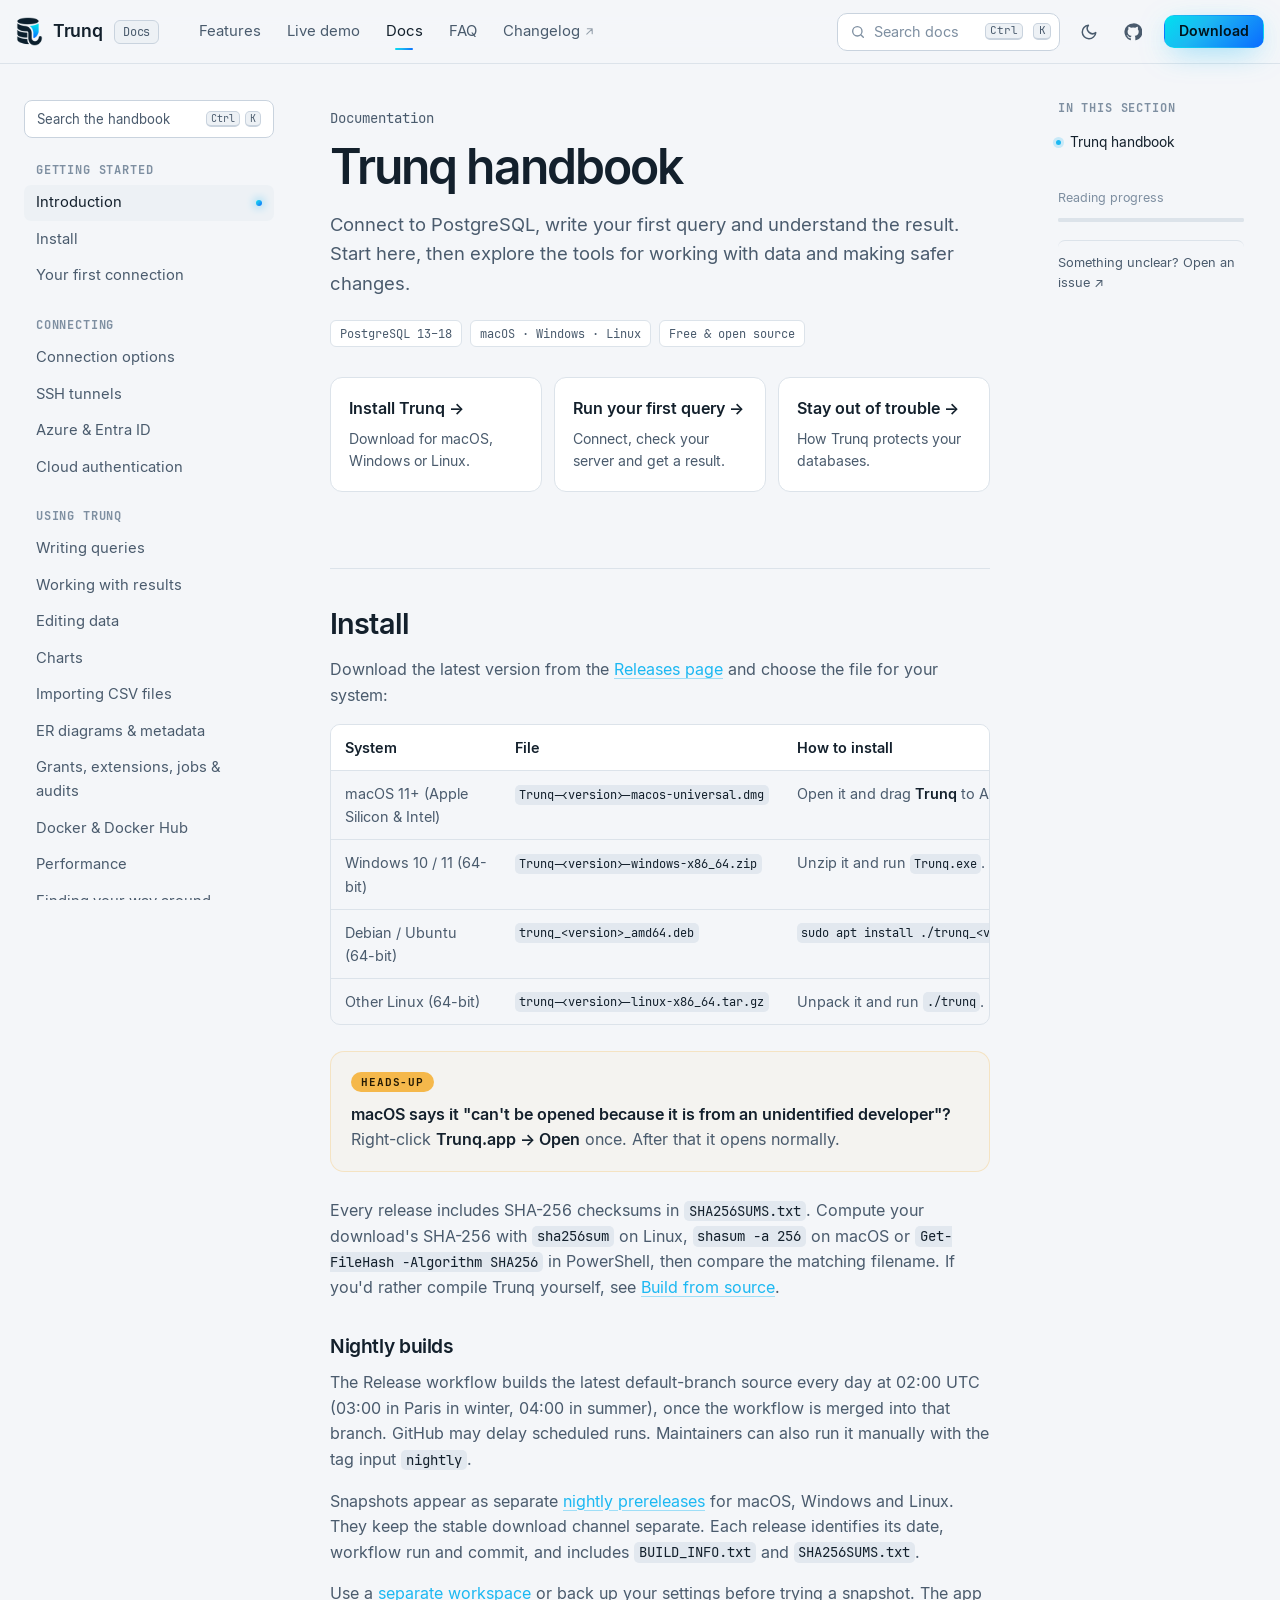
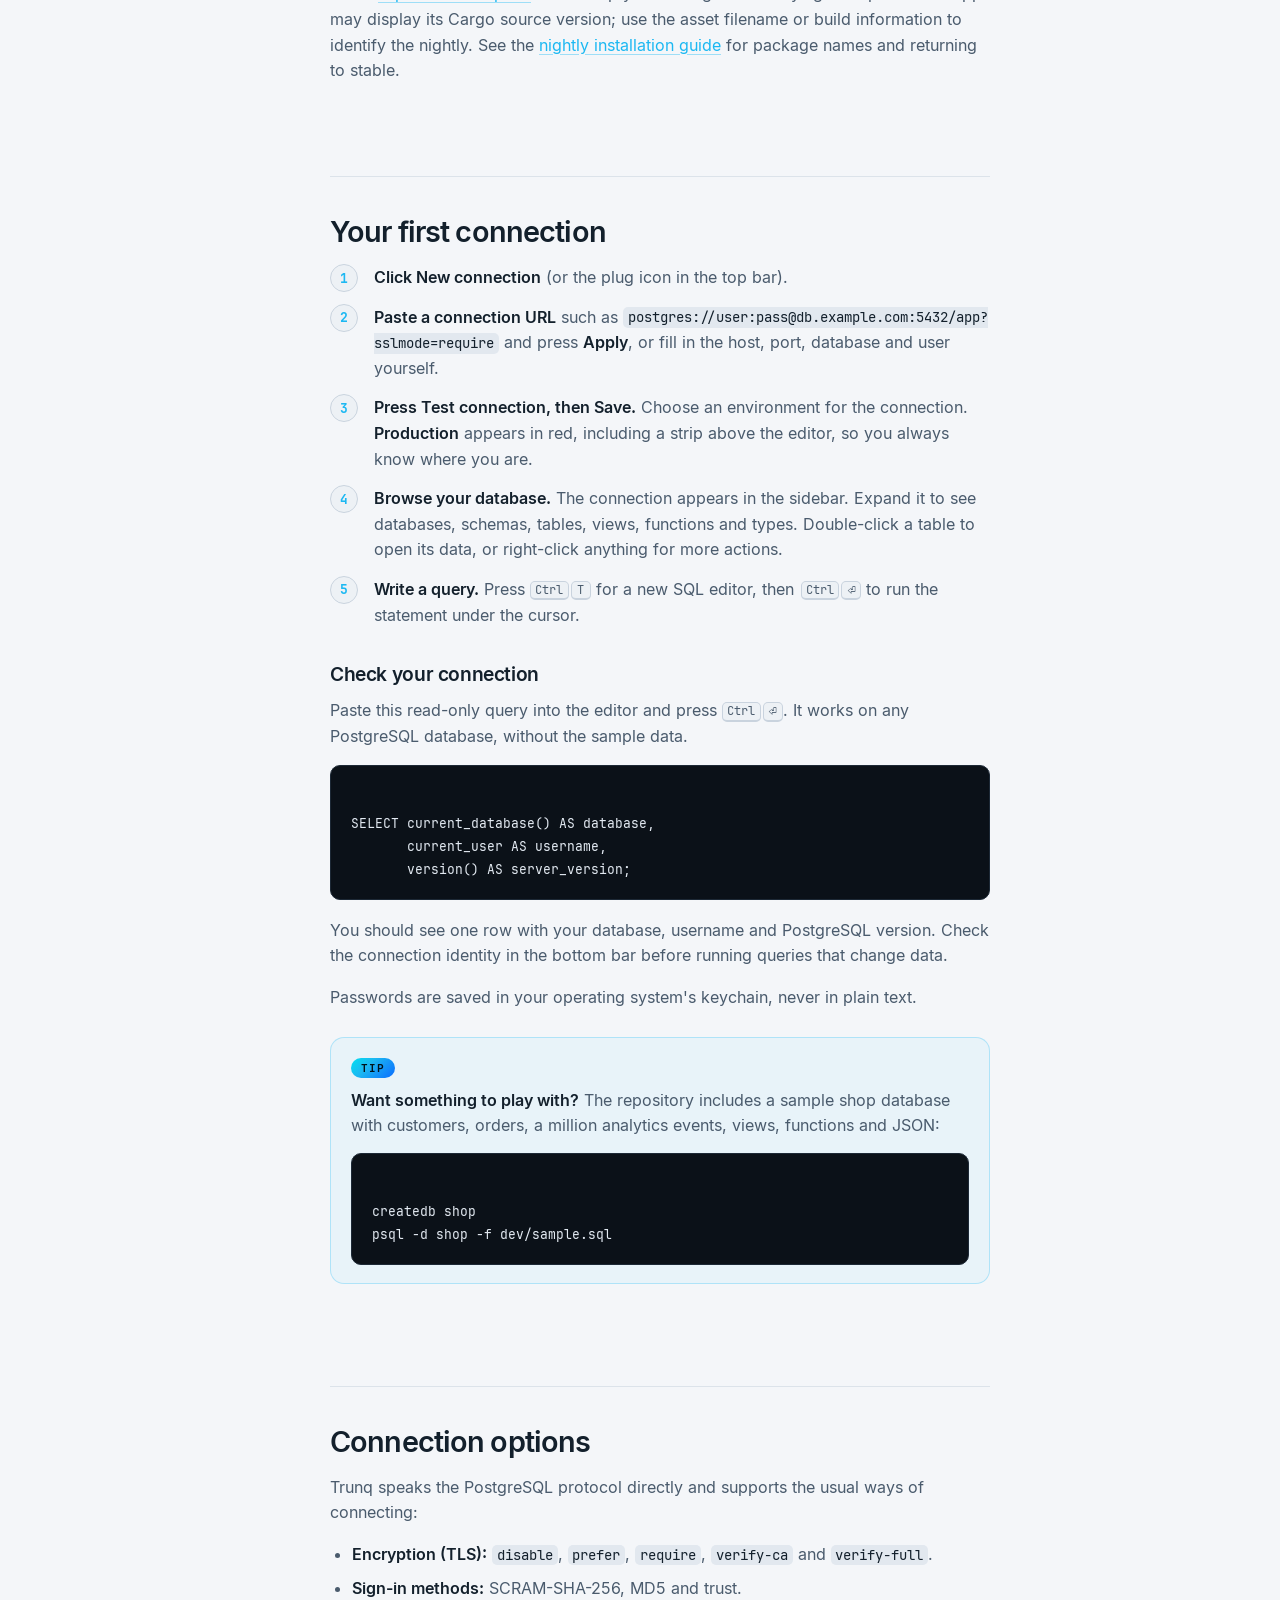
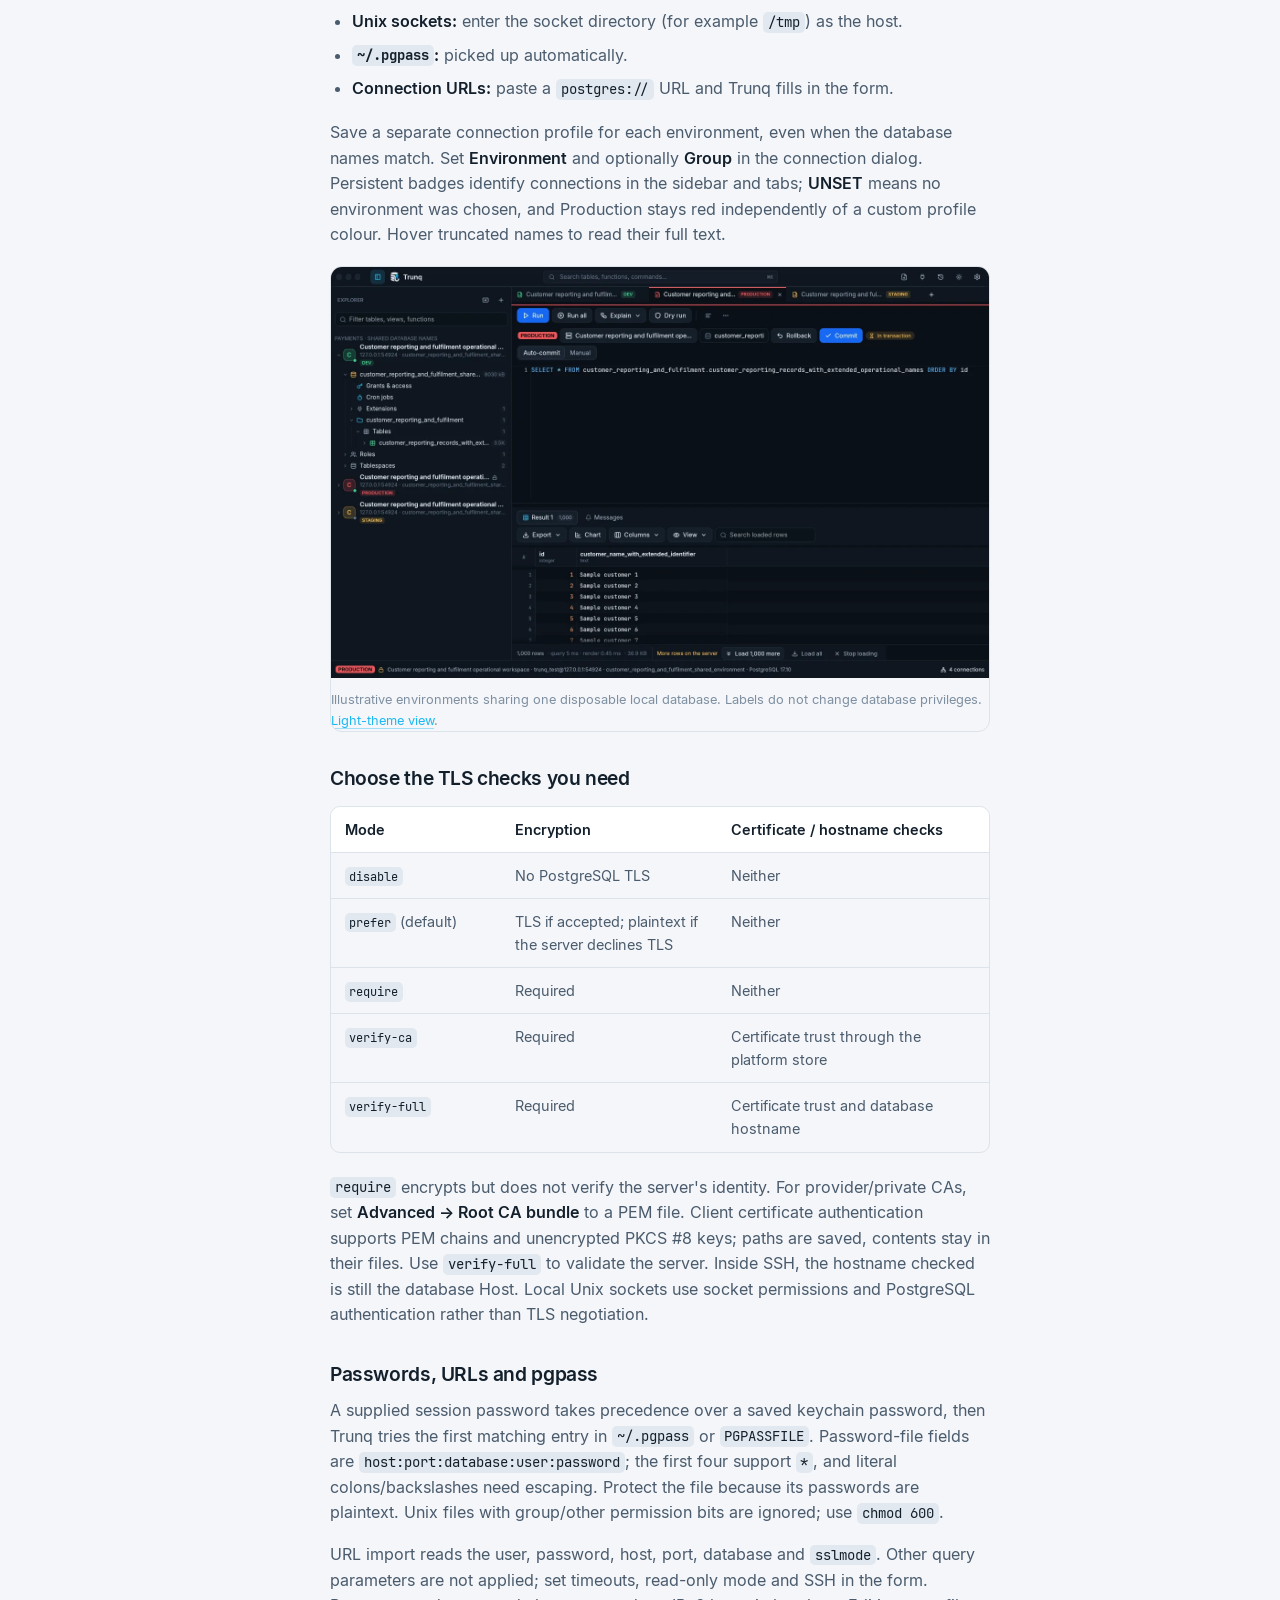
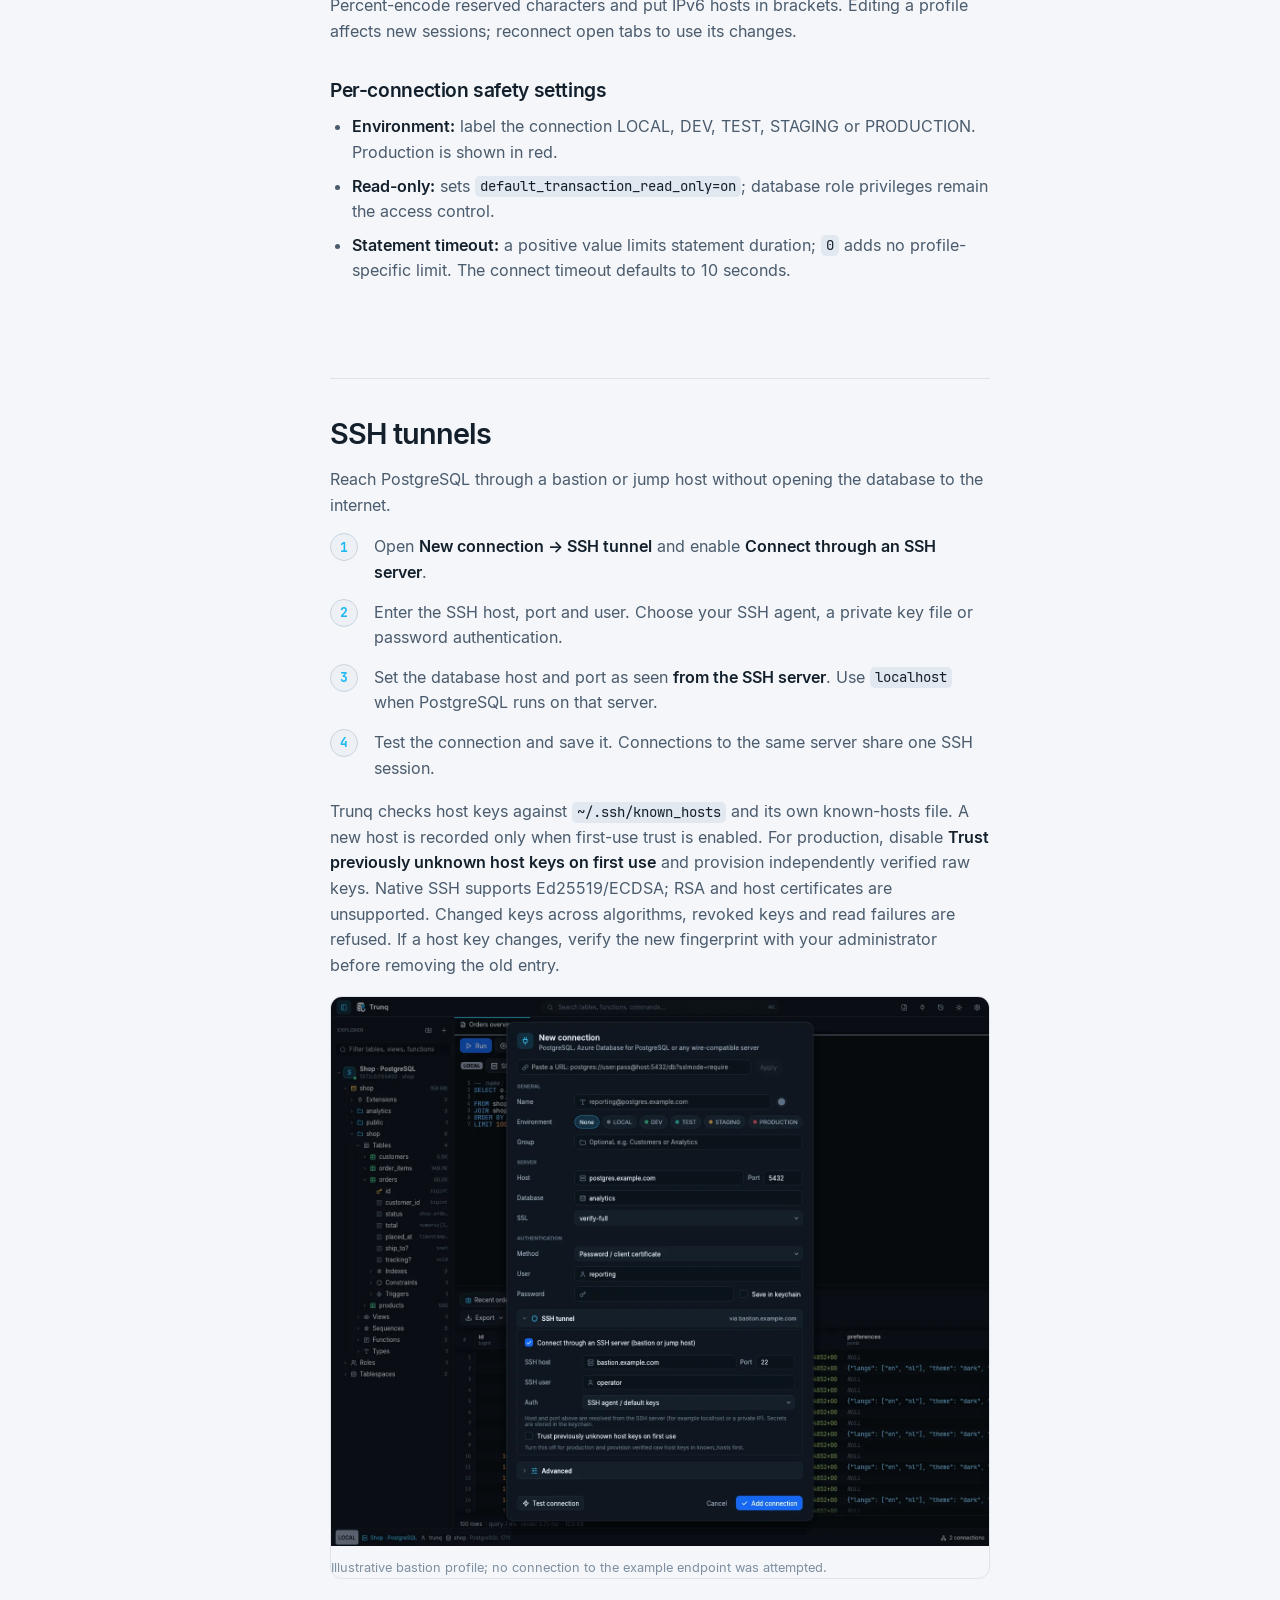
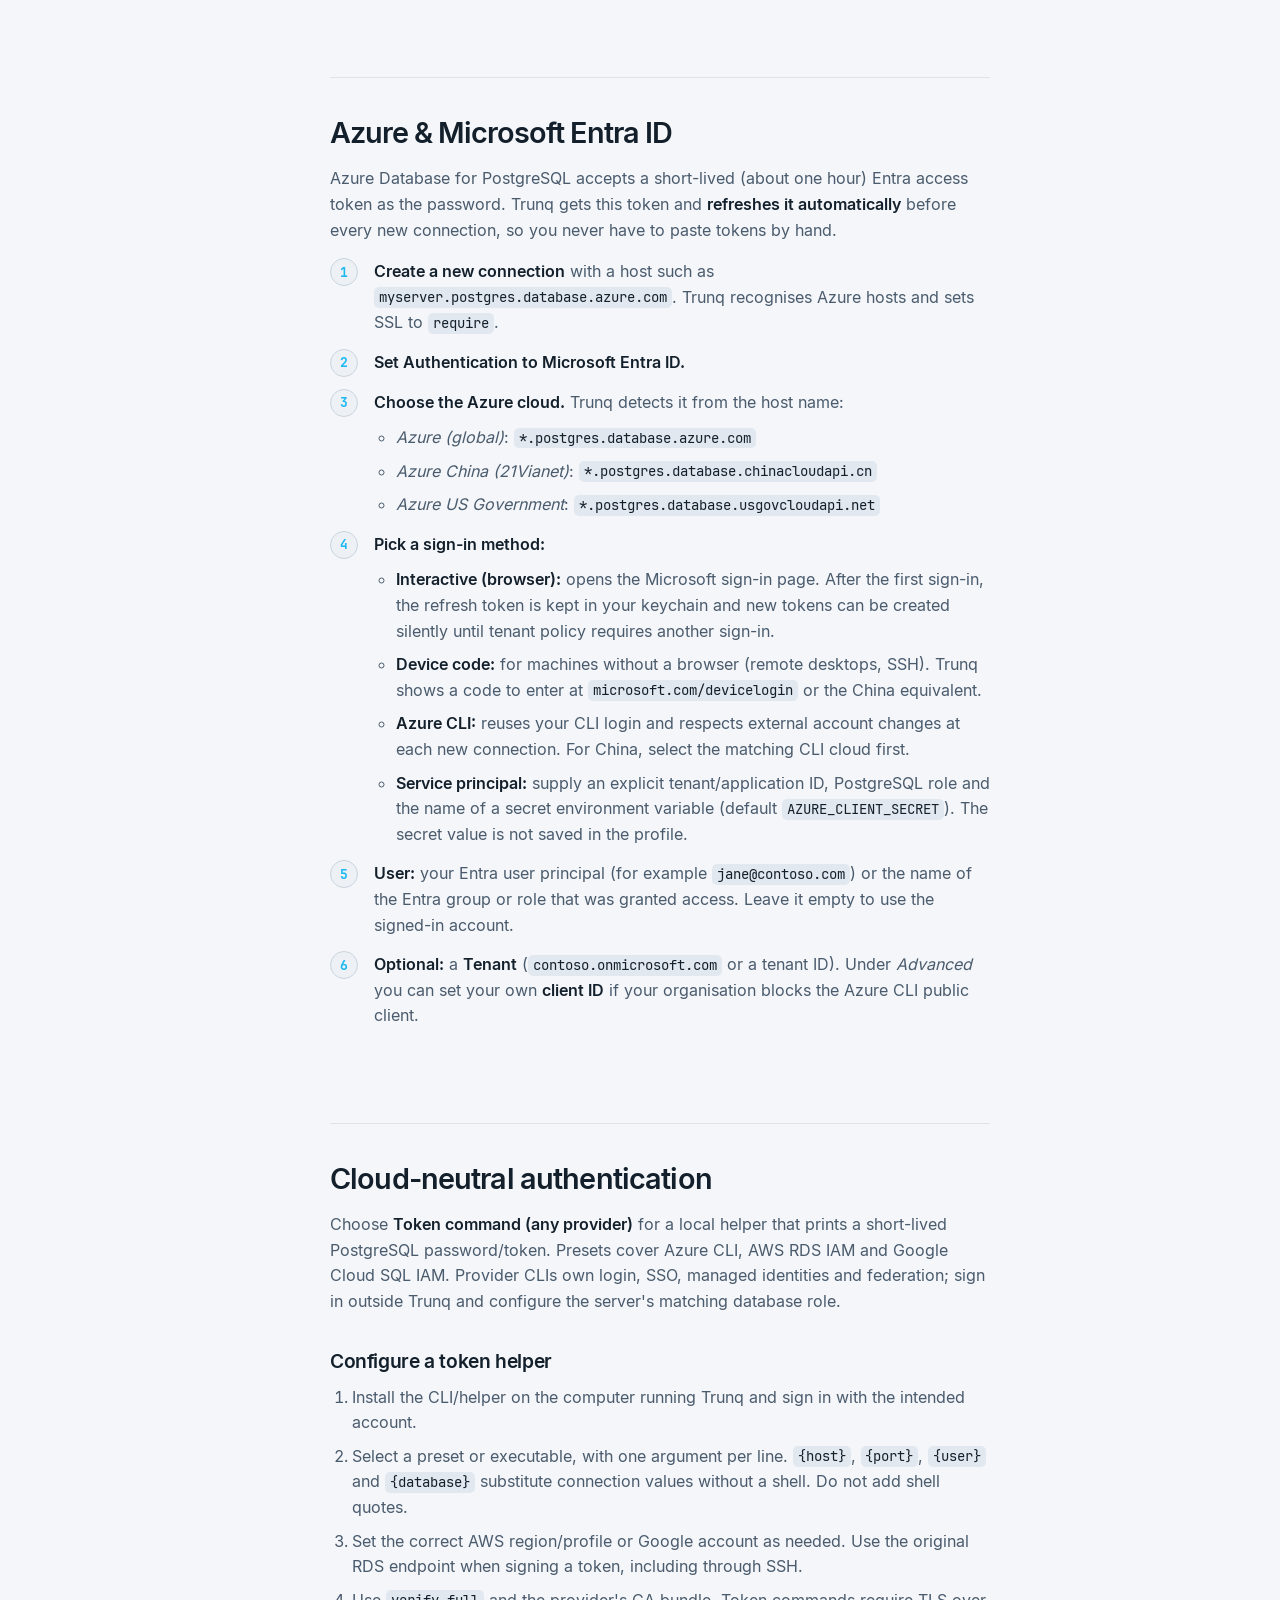
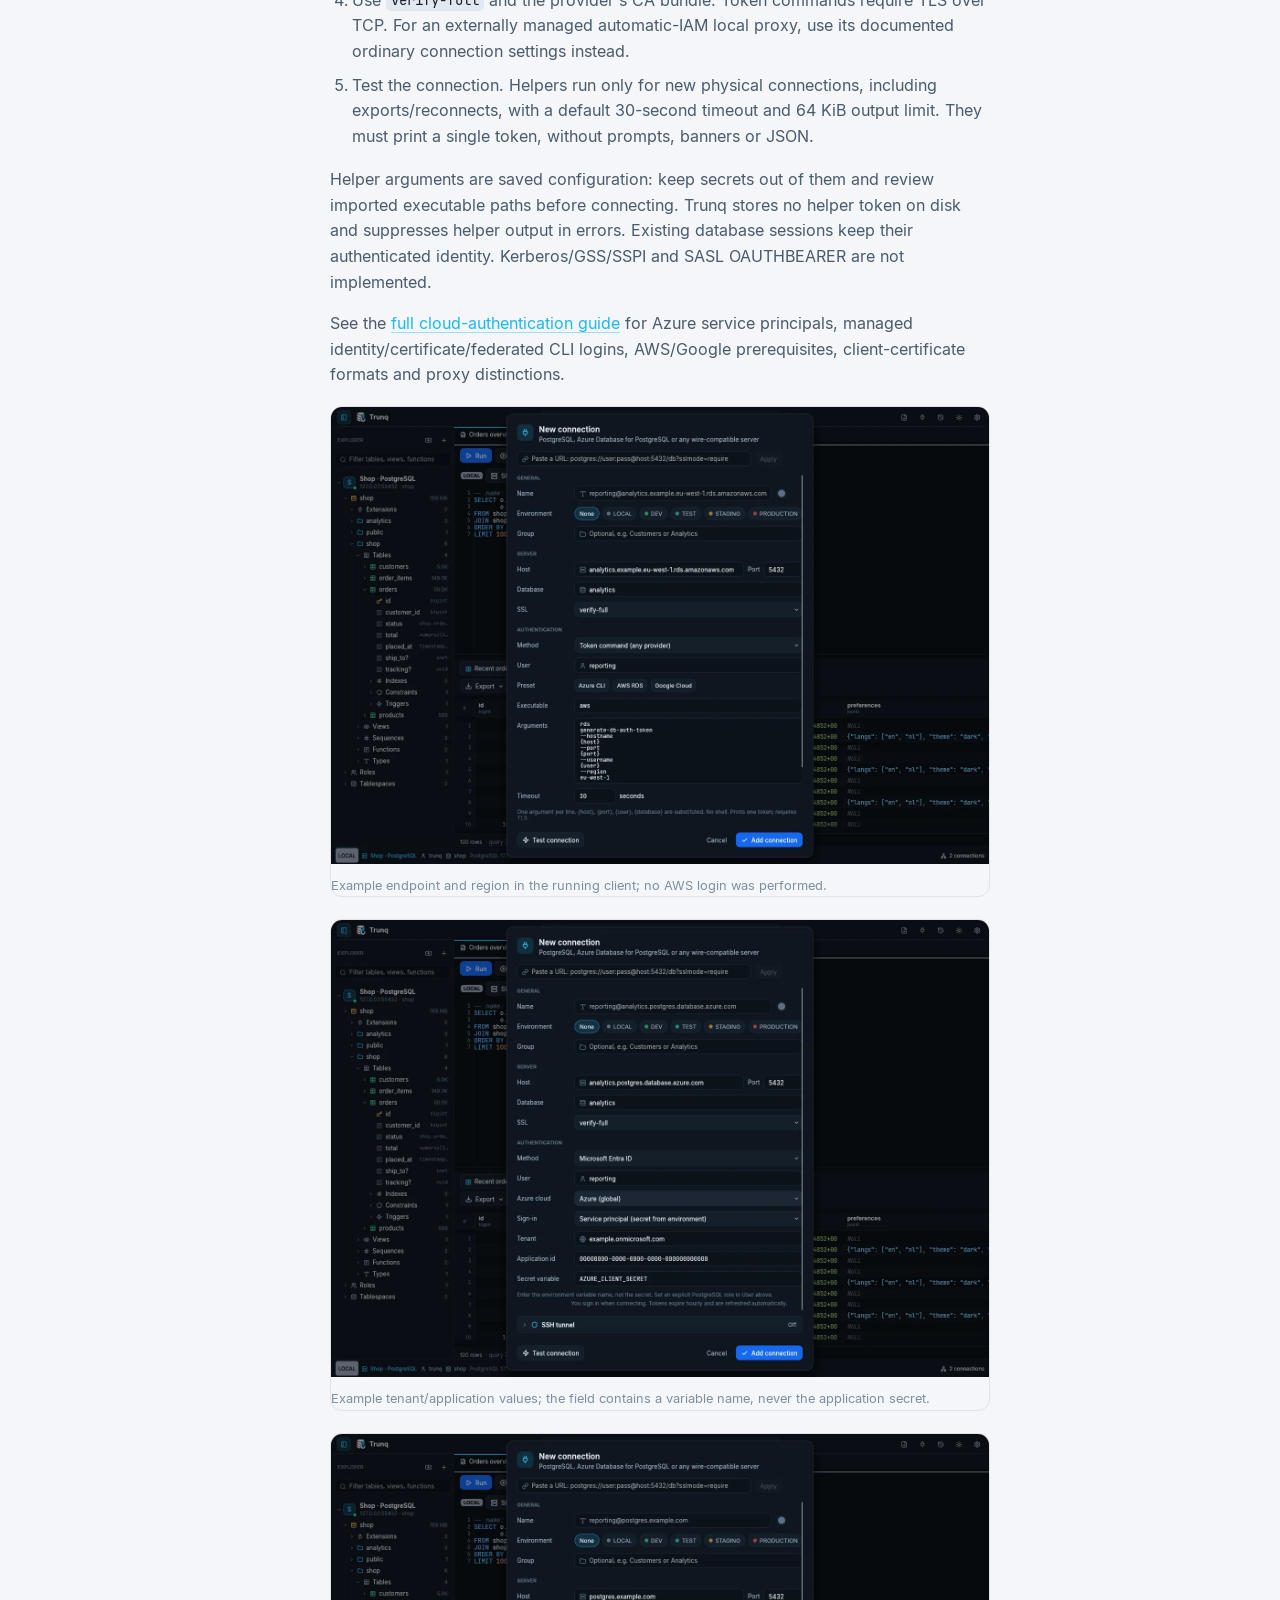
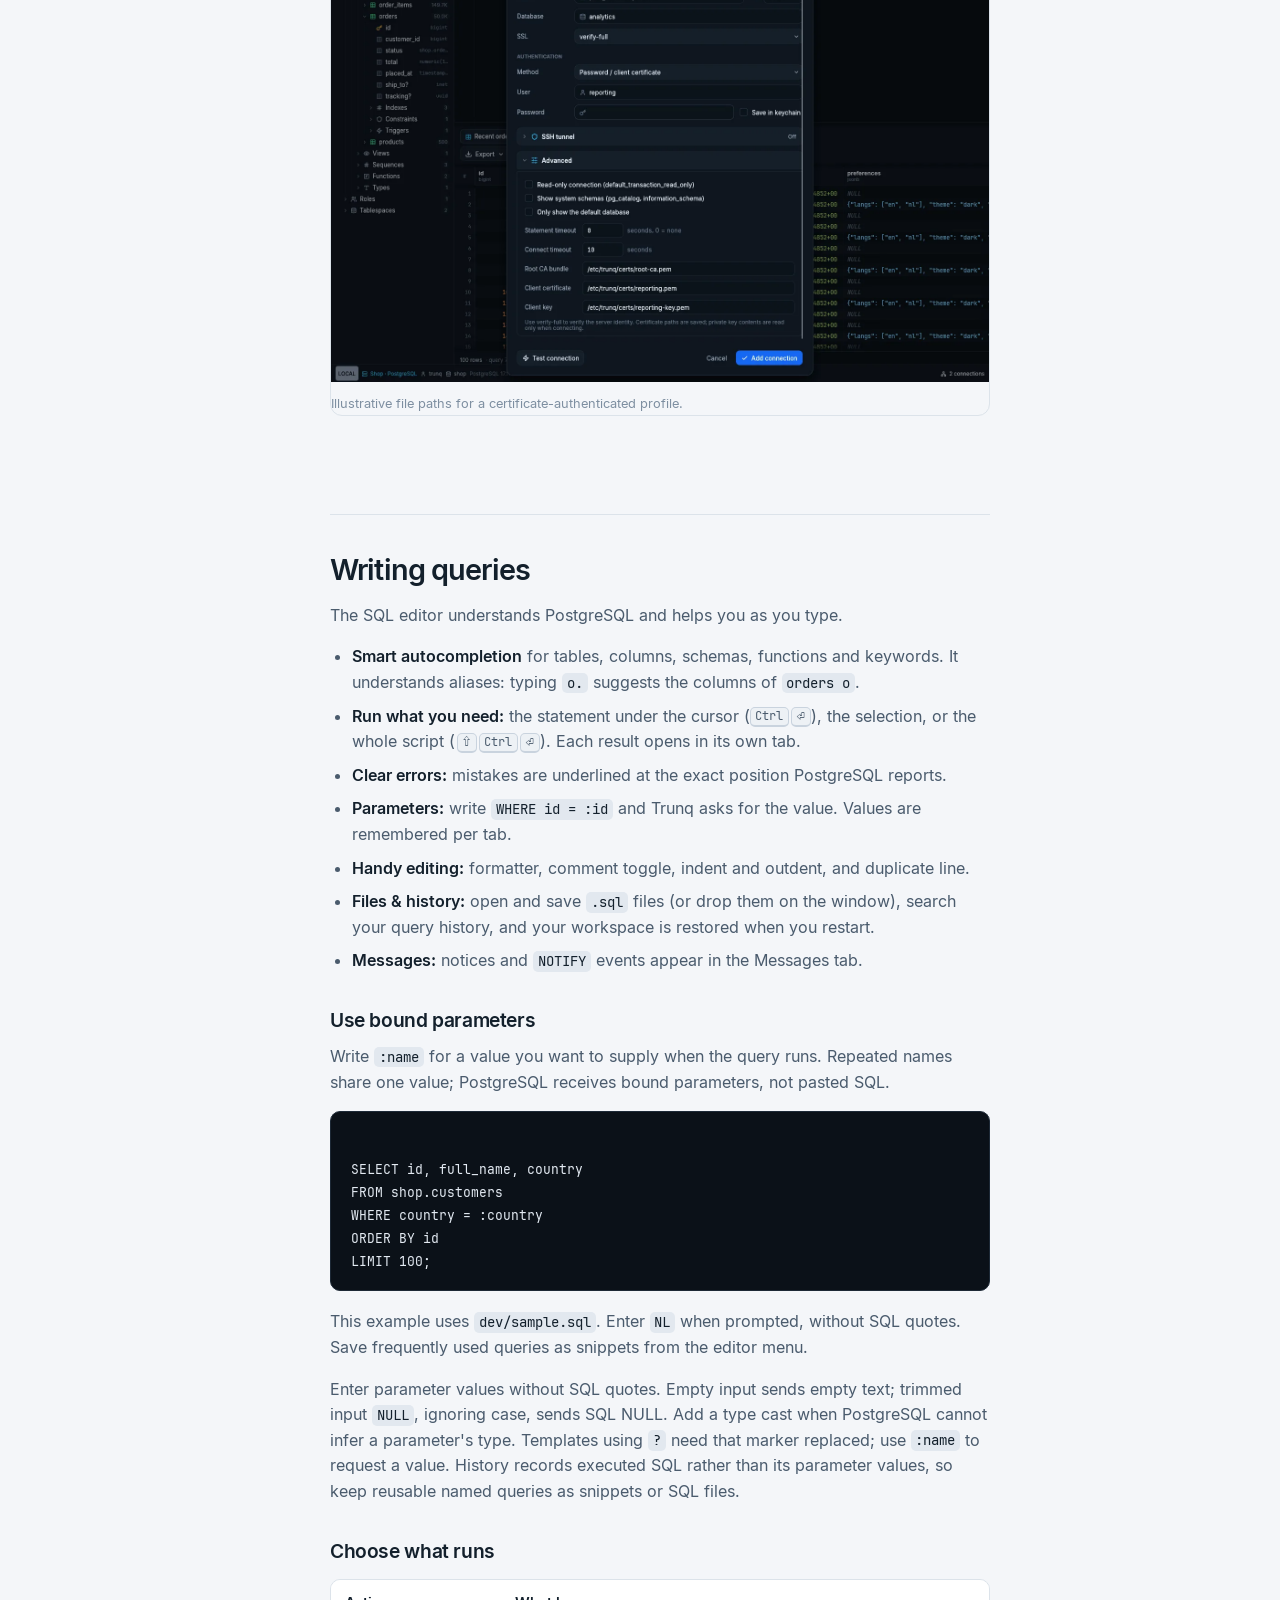
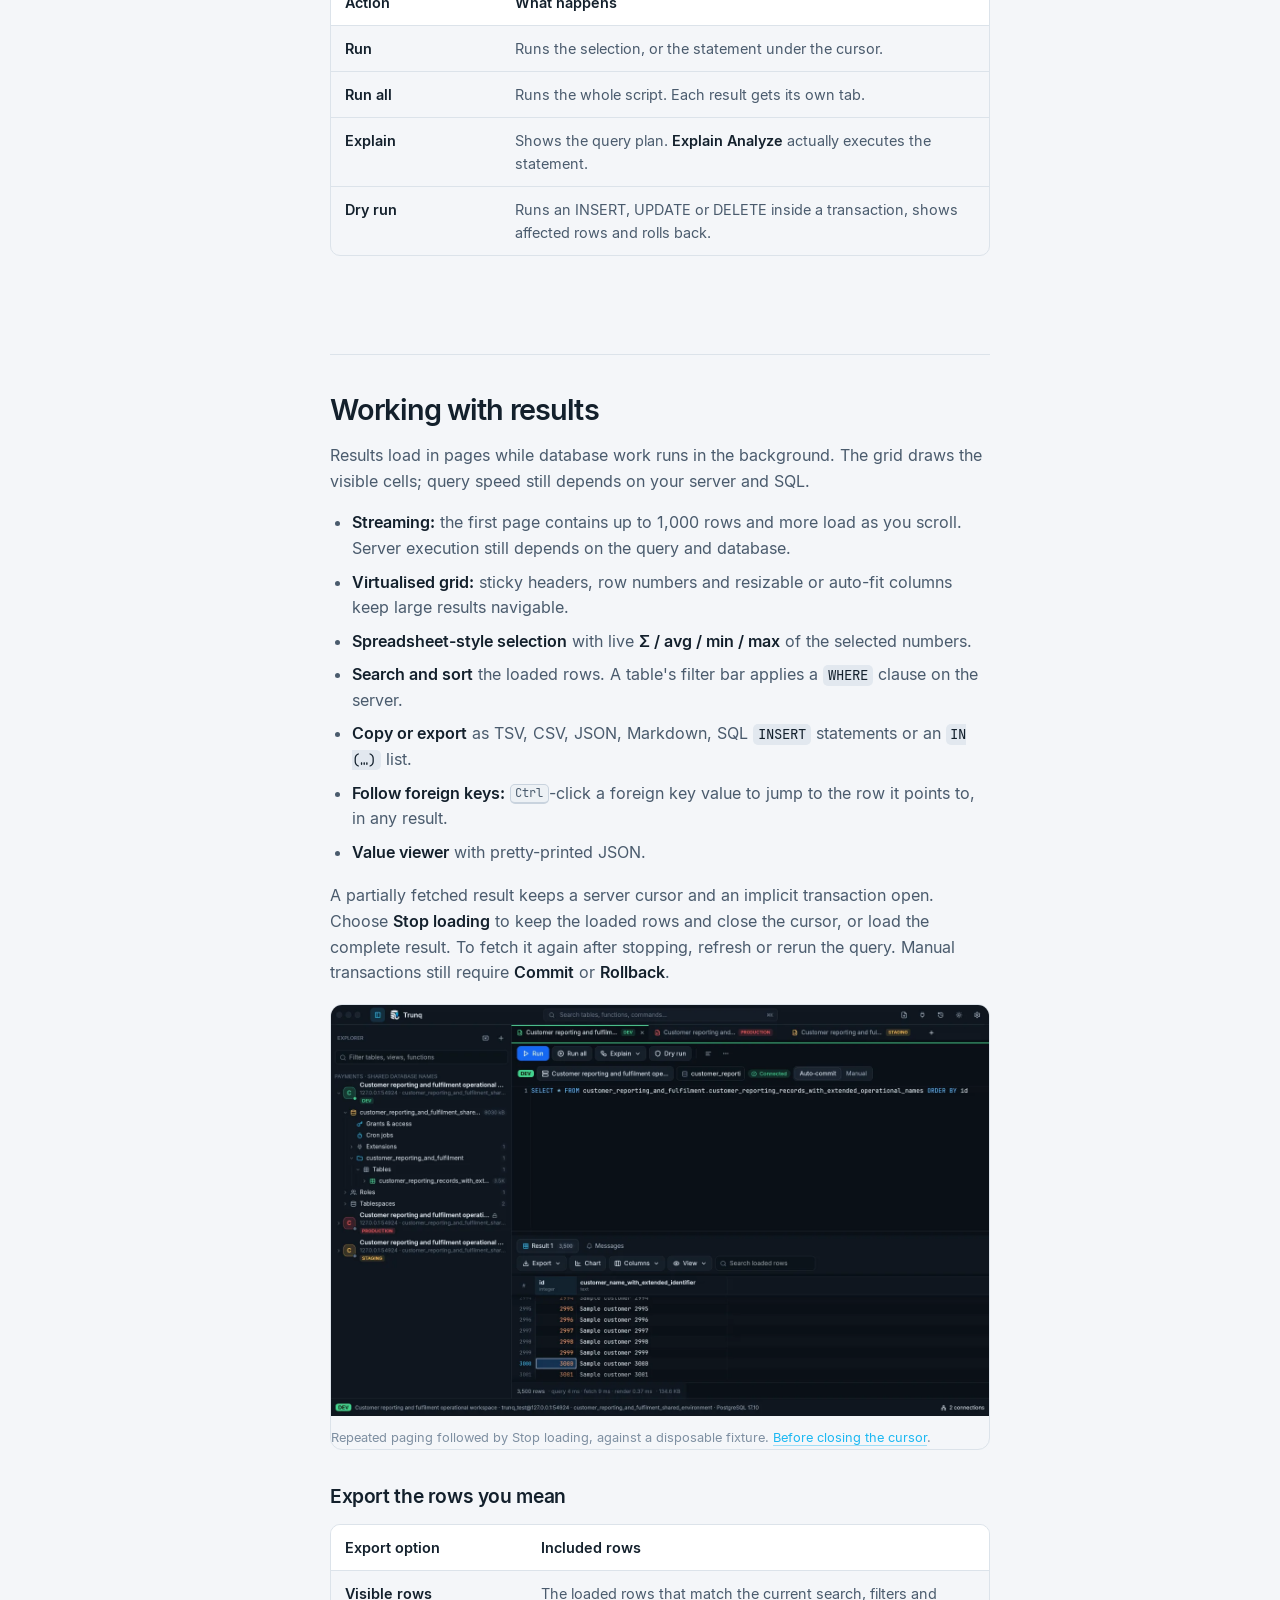
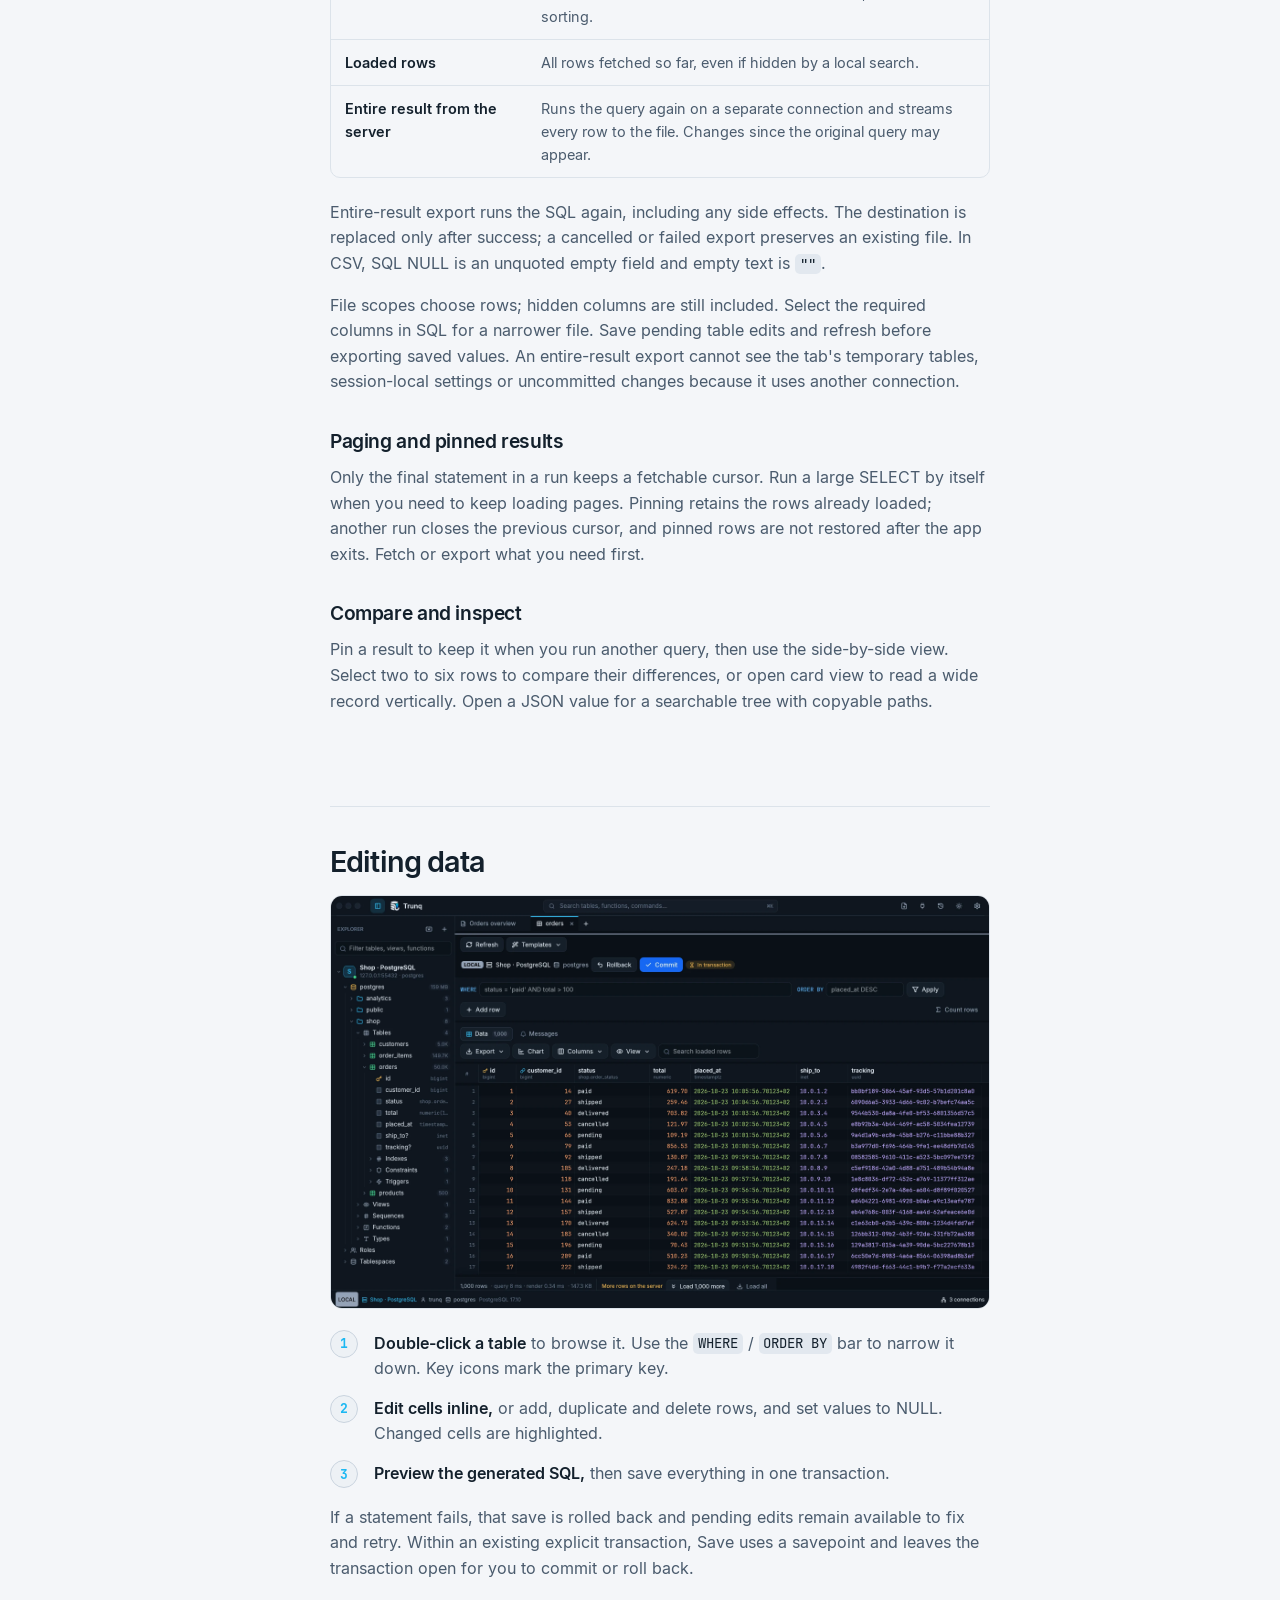
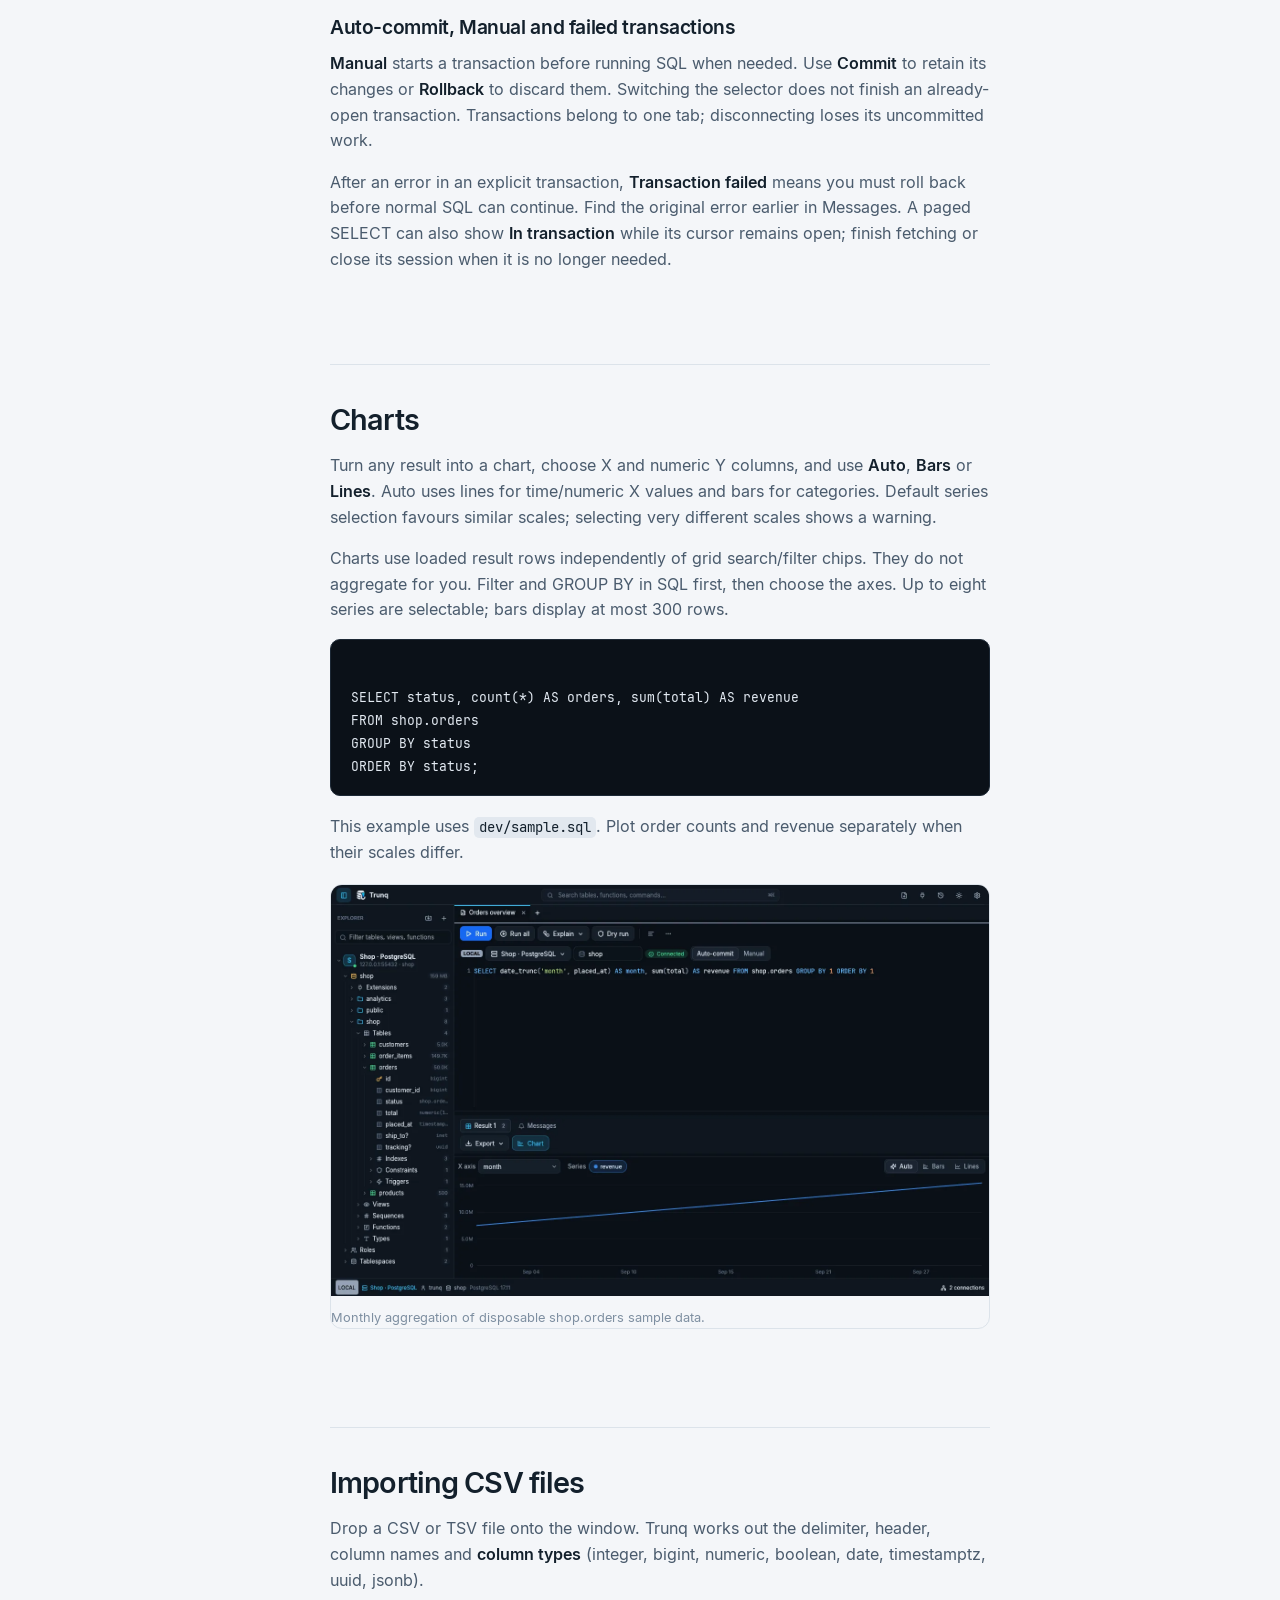
==== commit 83b3820f: "Fix TLS SCRAM login, paging completion, and environment labels" ====
--- a/website/docs/index.html
+++ b/website/docs/index.html
@@ -191,6 +191,8 @@
         <li><b><code>~/.pgpass</code>:</b> picked up automatically.</li>
         <li><b>Connection URLs:</b> paste a <code>postgres://</code> URL and Trunq fills in the form.</li>
       </ul>
+      <p>Save a separate connection profile for each environment, even when the database names match. Set <b>Environment</b> and optionally <b>Group</b> in the connection dialog. Persistent badges identify connections in the sidebar and tabs; <b>UNSET</b> means no environment was chosen, and Production stays red independently of a custom profile colour. Hover truncated names to read their full text.</p>
+      <figure class="doc__shot"><img src="../assets/shots/connection-environments.webp" alt="DEV, PRODUCTION and STAGING badges remain visible with long connection names" width="1440" height="900" loading="lazy"><figcaption>Illustrative environments sharing one disposable local database. Labels do not change database privileges. <a href="../assets/shots/connection-environments-light.webp">Light-theme view</a>.</figcaption></figure>
       <h3 id="tls-modes">Choose the TLS checks you need</h3>
       <div class="table-wrap"><table>
         <thead><tr><th>Mode</th><th>Encryption</th><th>Certificate / hostname checks</th></tr></thead>
@@ -319,6 +321,8 @@
         <li><b>Follow foreign keys:</b> <kbd data-mod>⌘</kbd>-click a foreign key value to jump to the row it points to, in any result.</li>
         <li><b>Value viewer</b> with pretty-printed JSON.</li>
       </ul>
+      <p>A partially fetched result keeps a server cursor and an implicit transaction open. Choose <b>Stop loading</b> to keep the loaded rows and close the cursor, or load the complete result. To fetch it again after stopping, refresh or rerun the query. Manual transactions still require <b>Commit</b> or <b>Rollback</b>.</p>
+      <figure class="doc__shot"><img src="../assets/shots/paging-stopped.webp" alt="Three thousand loaded rows remain after closing the paged cursor and its automatic transaction" width="1440" height="900" loading="lazy"><figcaption>Repeated paging followed by Stop loading, against a disposable fixture. <a href="../assets/shots/paging-more-rows.webp">Before closing the cursor</a>.</figcaption></figure>
       <h3 id="export-scope">Export the rows you mean</h3>
       <div class="table-wrap"><table>
         <thead><tr><th>Export option</th><th>Included rows</th></tr></thead>
@@ -406,11 +410,10 @@
 
     <section>
       <h2 id="docker">Docker &amp; Docker Hub</h2>
-      <p>The Docker image serves a browser-rendered query client. Text, controls and results render at your browser’s resolution, without VNC, a virtual desktop or desktop streaming.</p>
+      <p>The Docker image runs the native client in a browser-accessible noVNC desktop. Use a native release for maximum interactive performance: the container adds software rendering and desktop streaming.</p>
       <div class="codeblock"><pre data-copyable><code>docker compose up --build -d</code></pre></div>
-      <p>Open <a href="http://localhost:8080/">localhost:8080</a>, add a connection, then browse tables or run SQL. The Compose file saves connection details in a volume and publishes only on loopback. Passwords stay in server memory for the session. Keep the loopback binding or use an SSH tunnel or authenticated HTTPS proxy; set <code>TRUNQ_WEB_ORIGIN</code> to the proxy’s exact external origin. Connect to host PostgreSQL via <code>host.docker.internal</code>.</p>
-      <figure class="doc__shot"><img src="../assets/shots/docker.webp" alt="Browser-rendered Trunq displaying PostgreSQL query results" width="1440" height="1000" loading="lazy"><figcaption>The browser-rendered client querying a disposable PostgreSQL server.</figcaption></figure>
-      <p>The browser client includes SQL tabs, formatting, cancellation, paged results, loaded-row CSV/JSON downloads, history and themes. Editor tabs share one query connection and transaction; catalog browsing has a separate connection. Native row editing, CSV import, full-result export, diagrams, advanced administration screens, SSH and cloud sign-in remain available in the desktop app. See the full Docker guide for limits and upgrade details.</p>
+      <p>Open <a href="http://localhost:8080/vnc.html?autoconnect=true&amp;resize=scale">localhost:8080/vnc.html</a>. The virtual screen scales to your browser window. The Compose file keeps the workspace in a volume and publishes only on loopback. The desktop has no built-in authentication; keep that binding for local use or use an SSH tunnel for remote access. Connect to host PostgreSQL via <code>host.docker.internal</code>.</p>
+      <figure class="doc__shot"><img src="../assets/shots/docker.webp" alt="Trunq running in Docker with query results from PostgreSQL 18" width="1440" height="900" loading="lazy"><figcaption>The running Docker desktop, connected to PostgreSQL 18 with sample data.</figcaption></figure>
       <h3 id="dockerhub">Publish your image</h3>
       <p>Configure the repository variable <code>DOCKERHUB_USERNAME</code> and secret <code>DOCKERHUB_TOKEN</code>. The Docker workflow smoke-tests before publishing amd64 and arm64 images. Pushes to <code>main</code> update <code>dev</code> and a commit tag when registry credentials are configured; stable version tags update <code>latest</code>. Manual publishing follows the selected ref. Nightly desktop downloads remain separate dated prereleases.</p>
       <p>See the <a href="https://github.com/IssamElNass/trunq/blob/main/docs/docker.md">full Docker guide</a> for manual Buildx commands, the native target, credentials and remote access.</p>
@@ -584,7 +587,7 @@
         <dt>"password authentication failed" or "no password supplied"</dt>
         <dd>Type the password in the field that appears in the sidebar or above the editor. It's remembered for the session, and saved in the keychain if <i>Save in keychain</i> is on.</dd>
         <dt>Azure: <code>AADSTS…</code> errors</dt>
-        <dd>Check the tenant, check that your account (or its group) was added as an Entra admin or role on the server, and check that the right cloud is selected. If your organisation's policy blocks the browser flow, try <i>Device code</i>.</dd>
+        <dd>A fatal SCRAM channel-binding negotiation error mentioning the letter <code>n</code> is fixed in the next Trunq build; update the client and reconnect with TLS enabled. Check the tenant, check that your account (or its group) was added as an Entra admin or role on the server, and check that the right cloud is selected. If your organisation's policy blocks the browser flow, try <i>Device code</i>.</dd>
         <dt>The app window is blank on an old GPU or virtual machine</dt>
         <dd>Start Trunq with <code>WGPU_BACKEND=gl</code> to use OpenGL.</dd>
         <dt>Keychain prompts on macOS</dt>
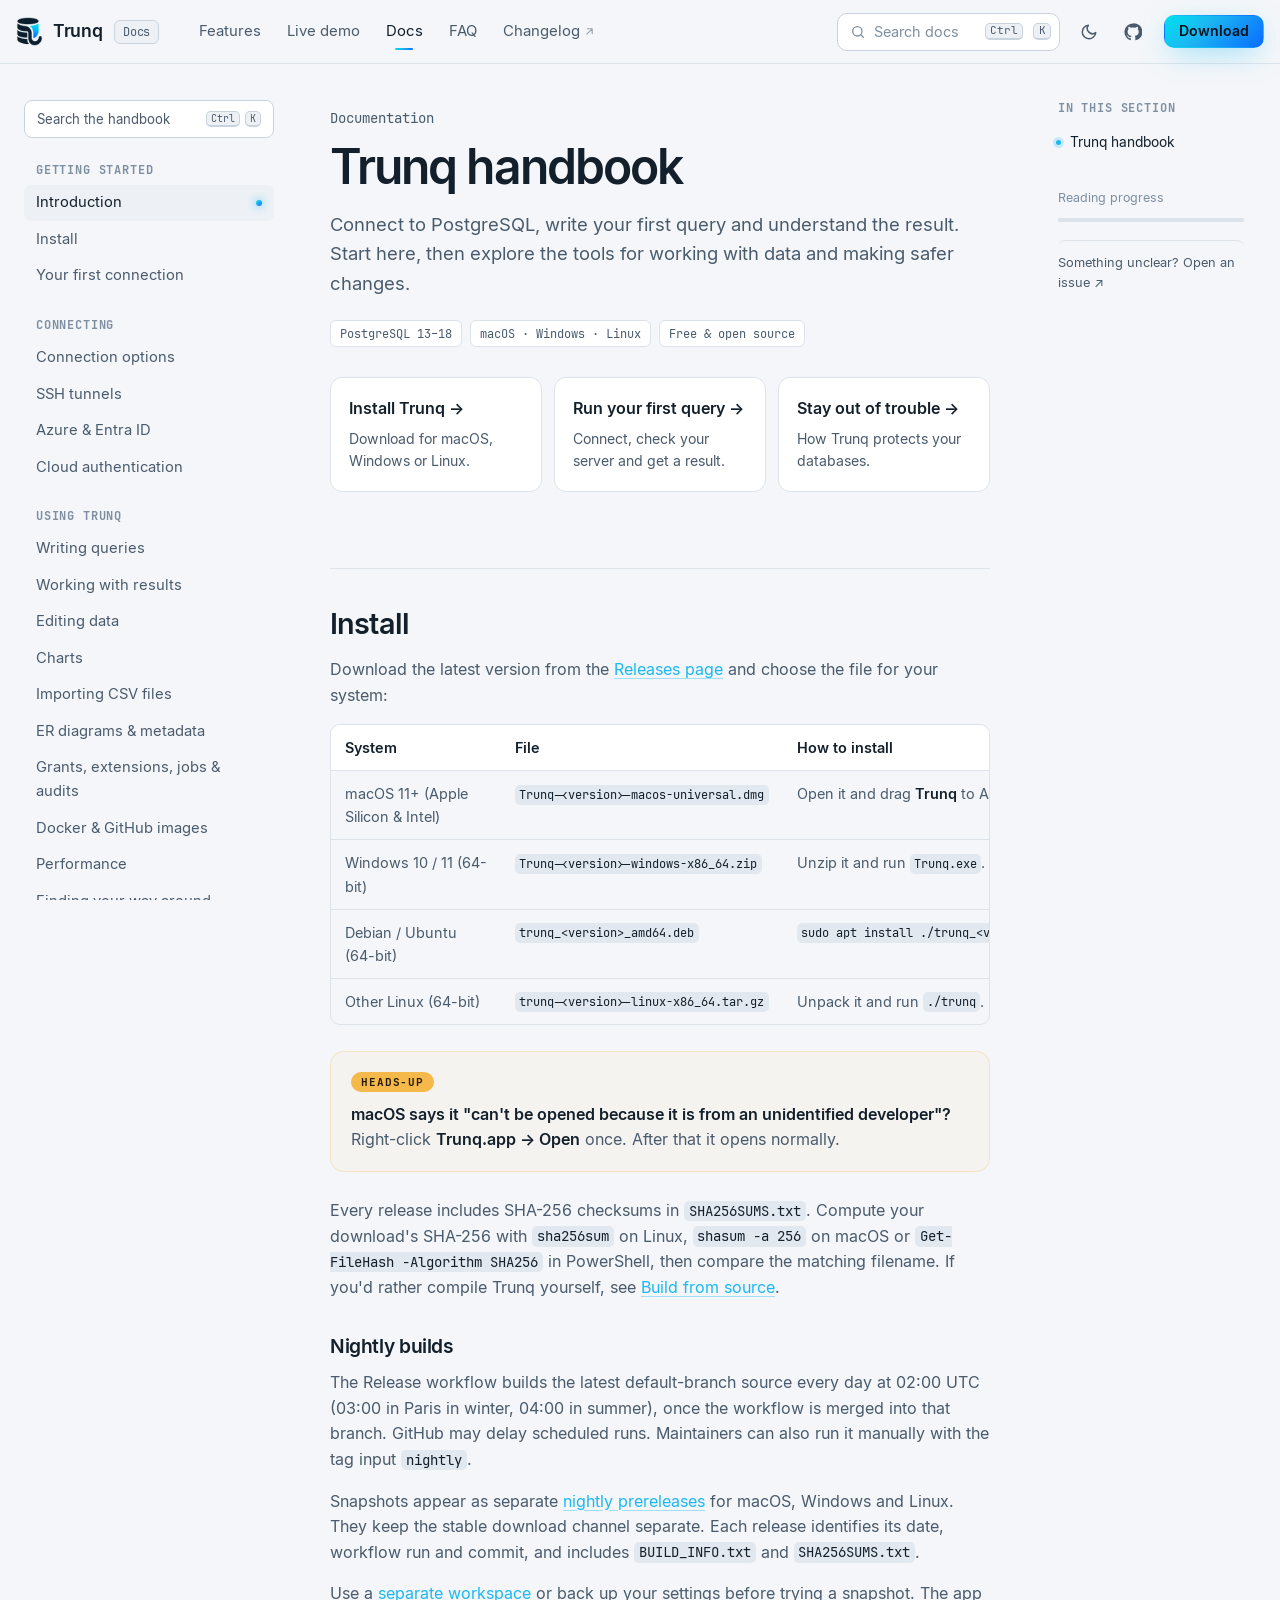
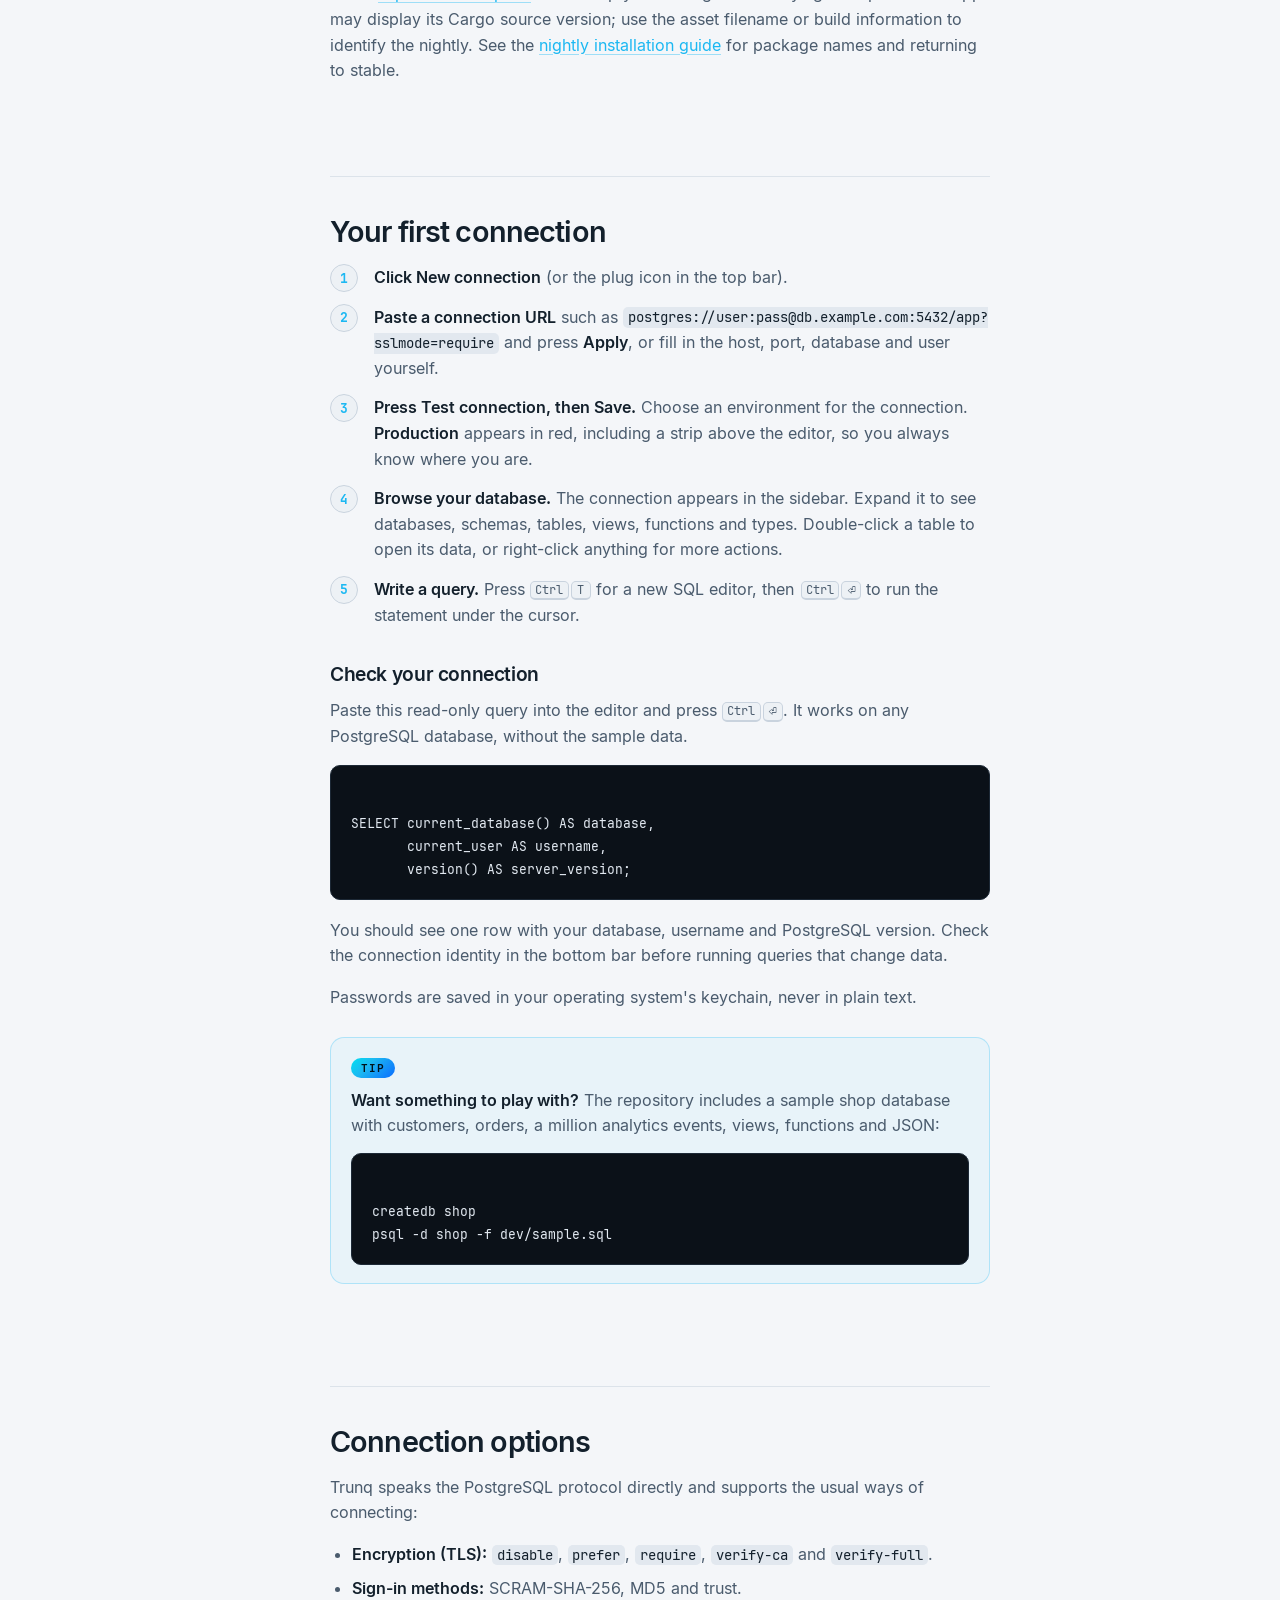
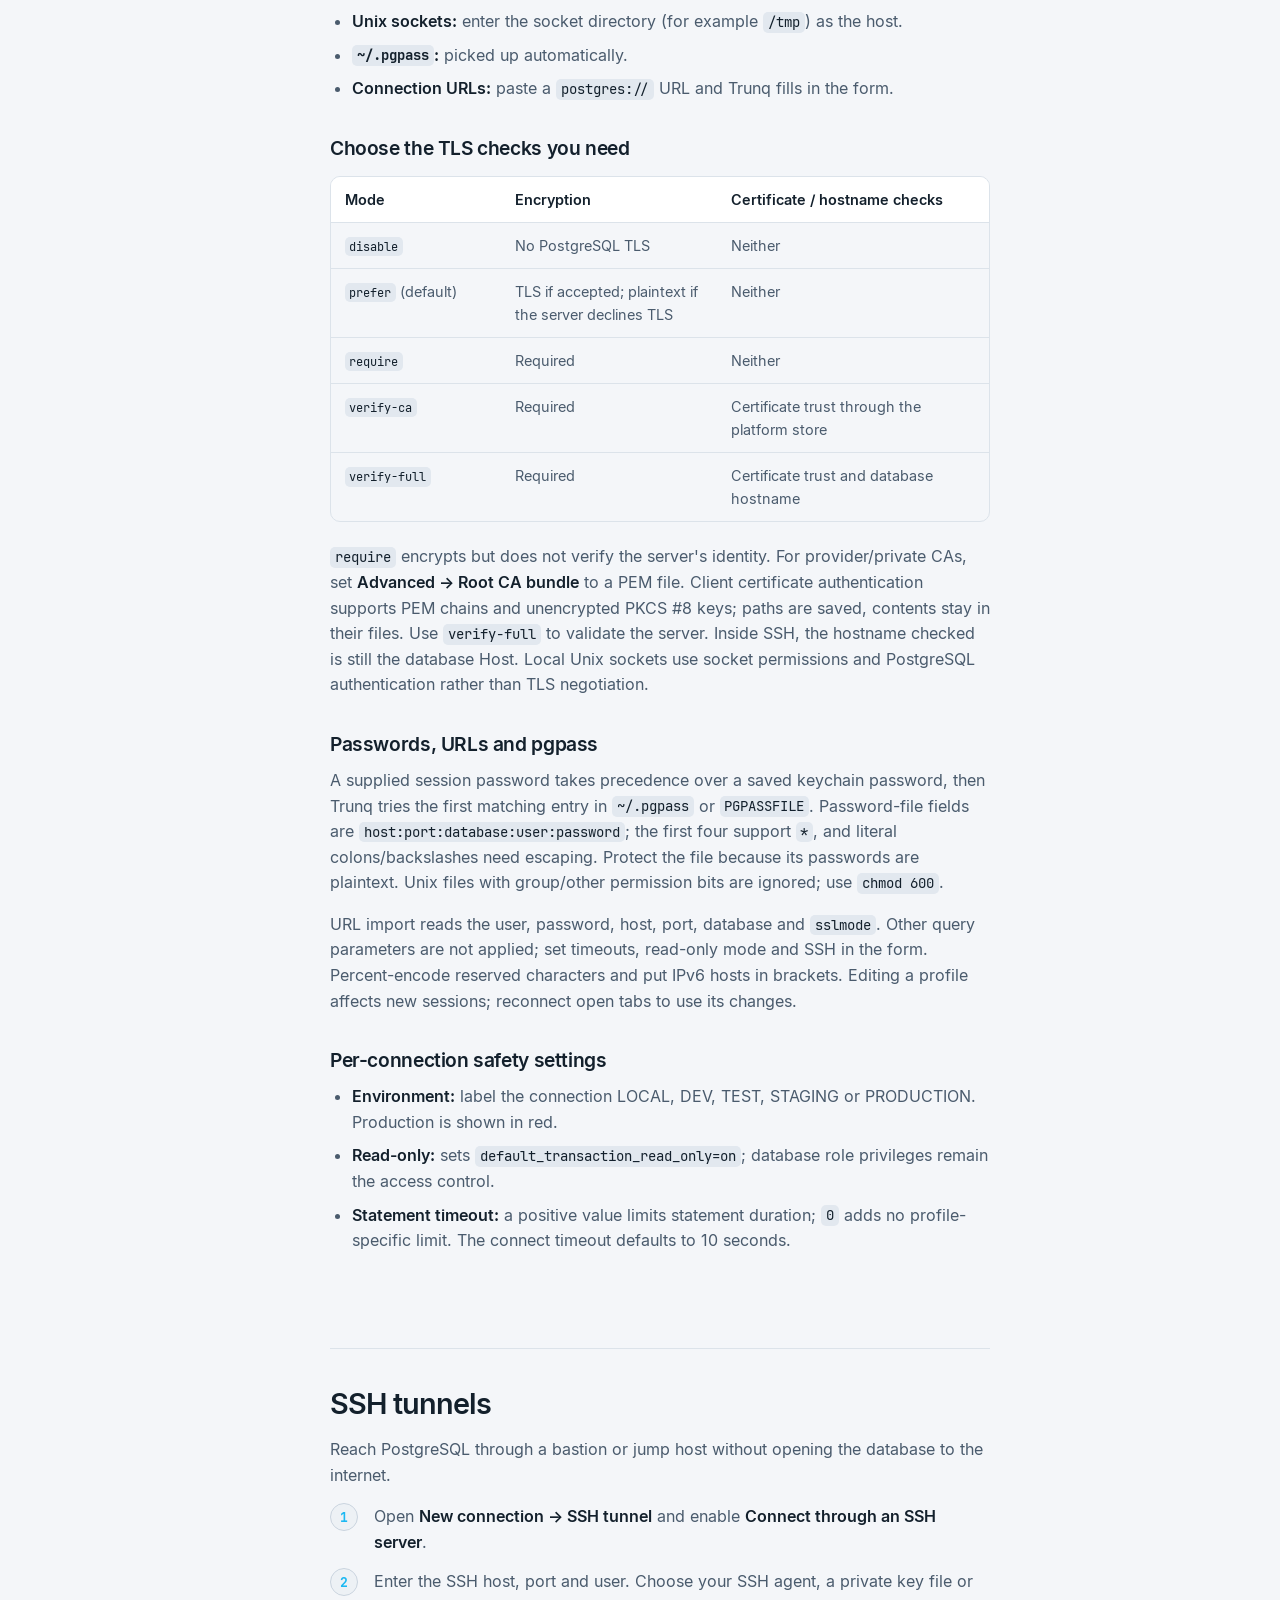
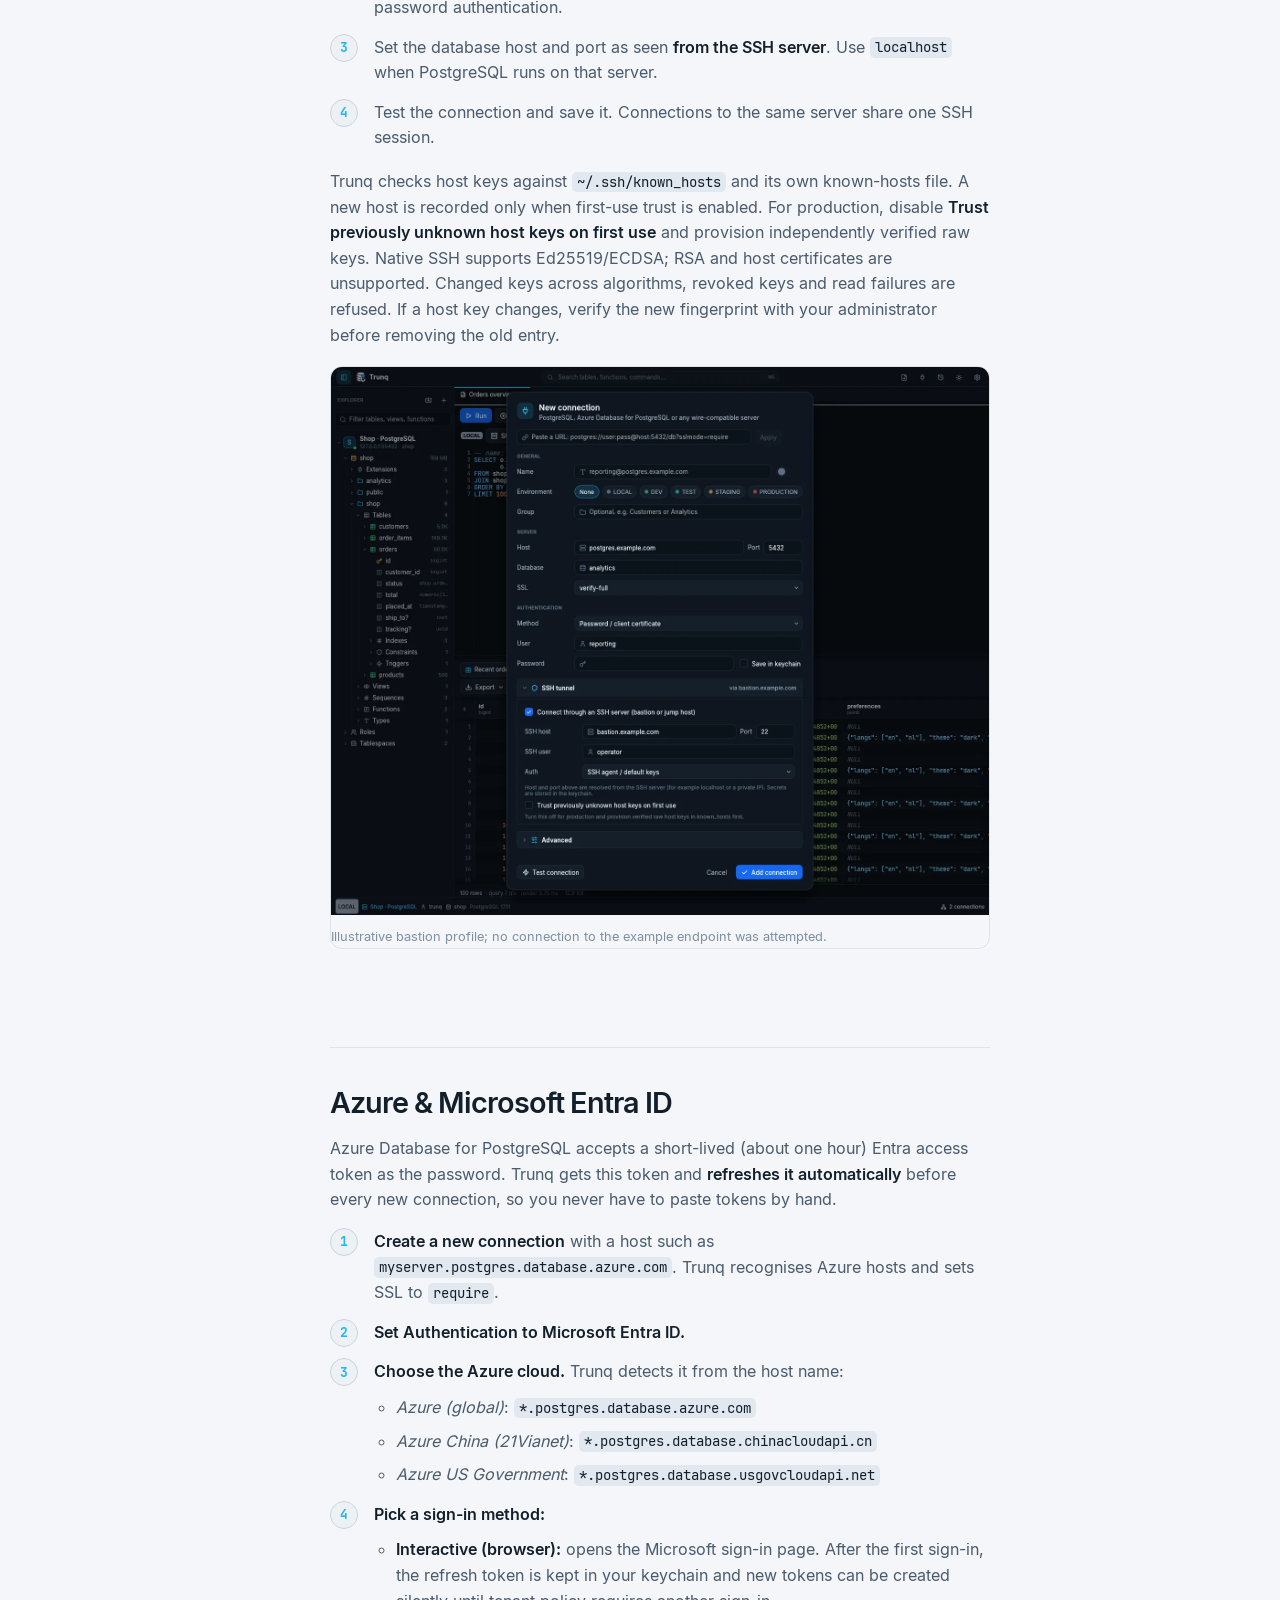
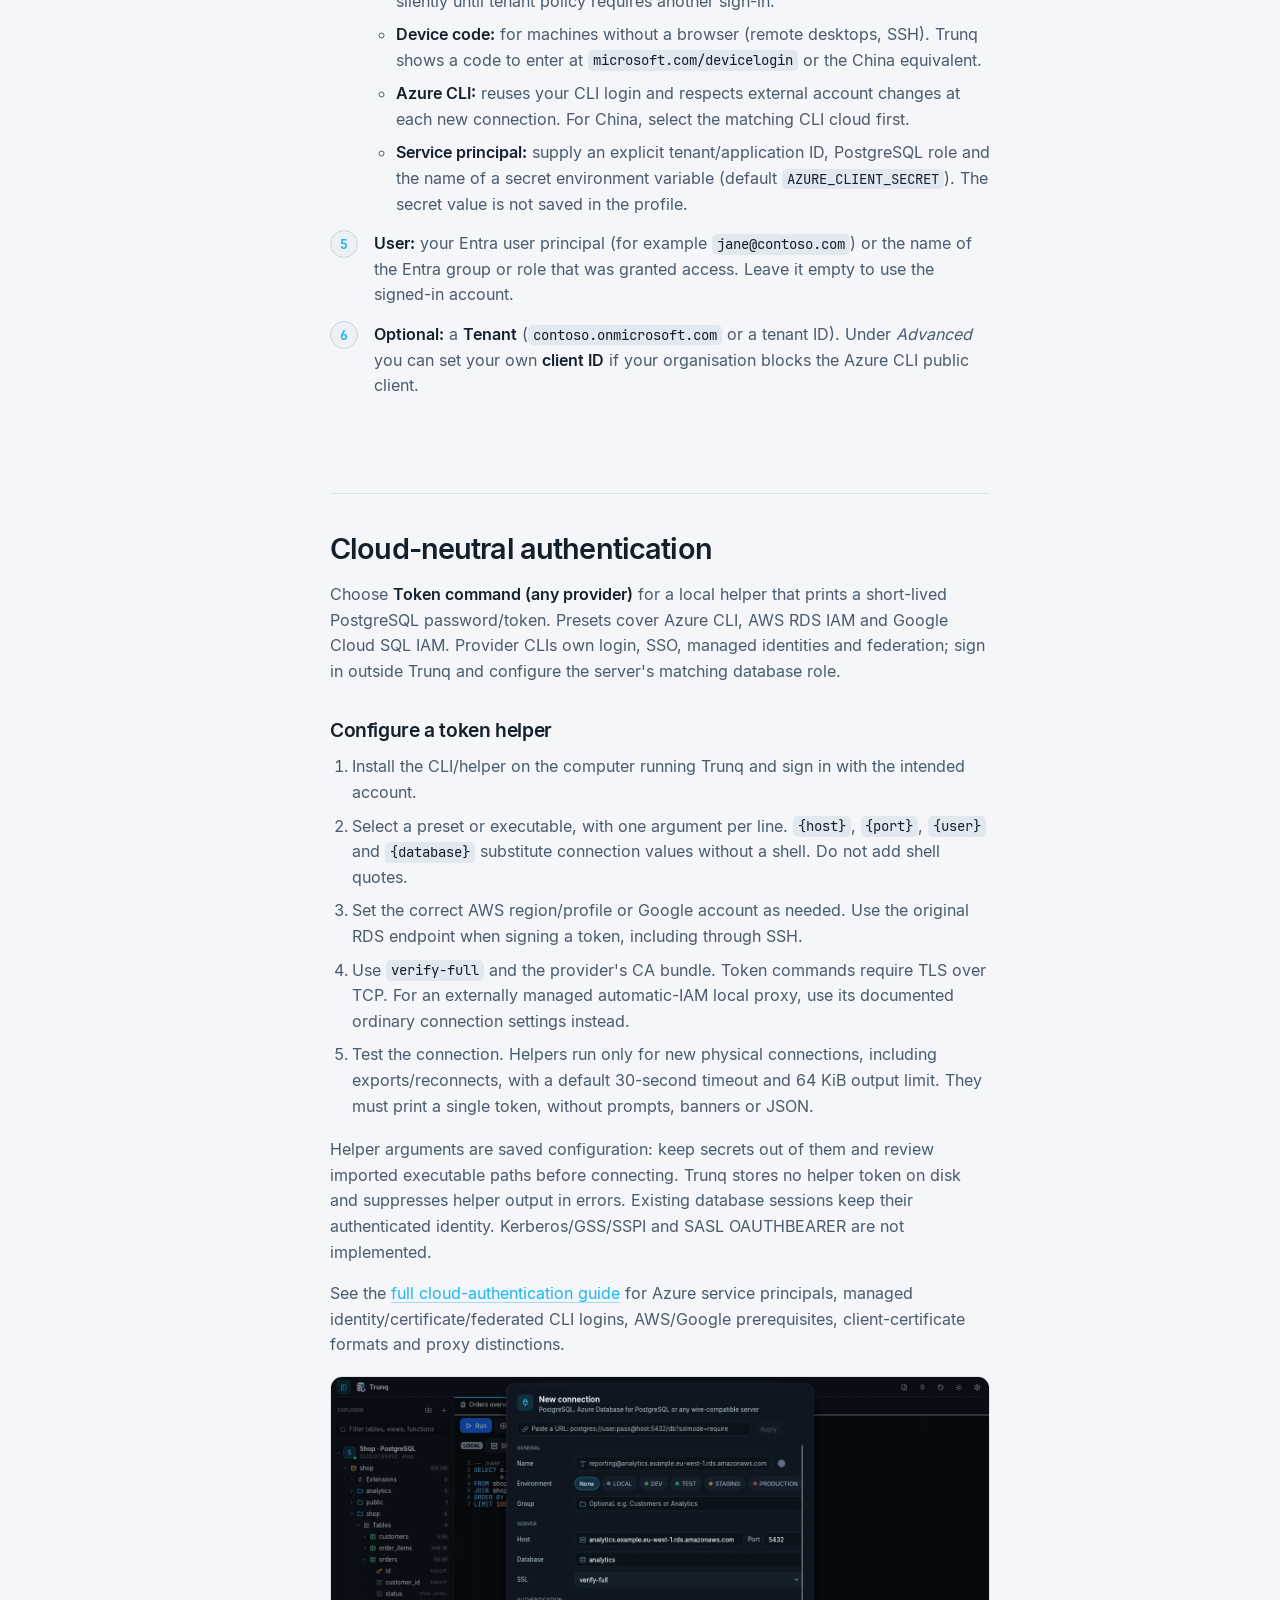
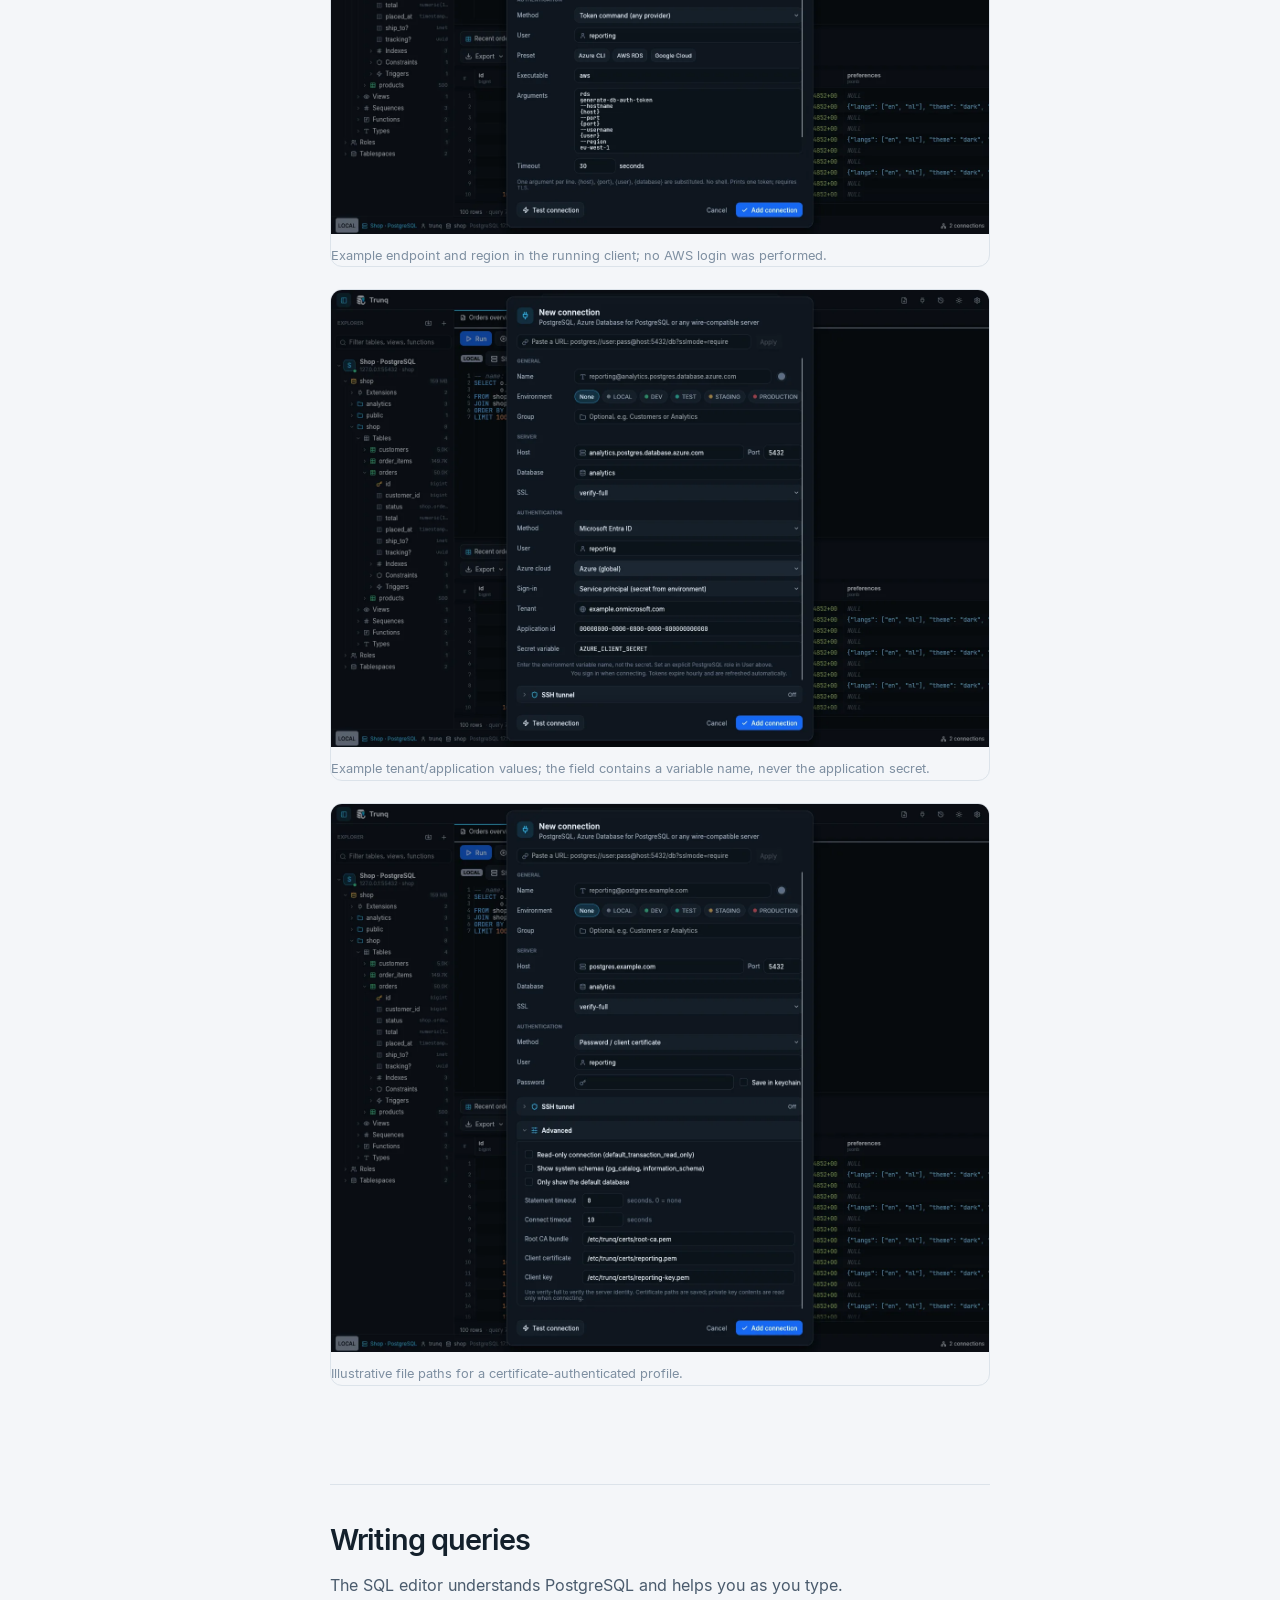
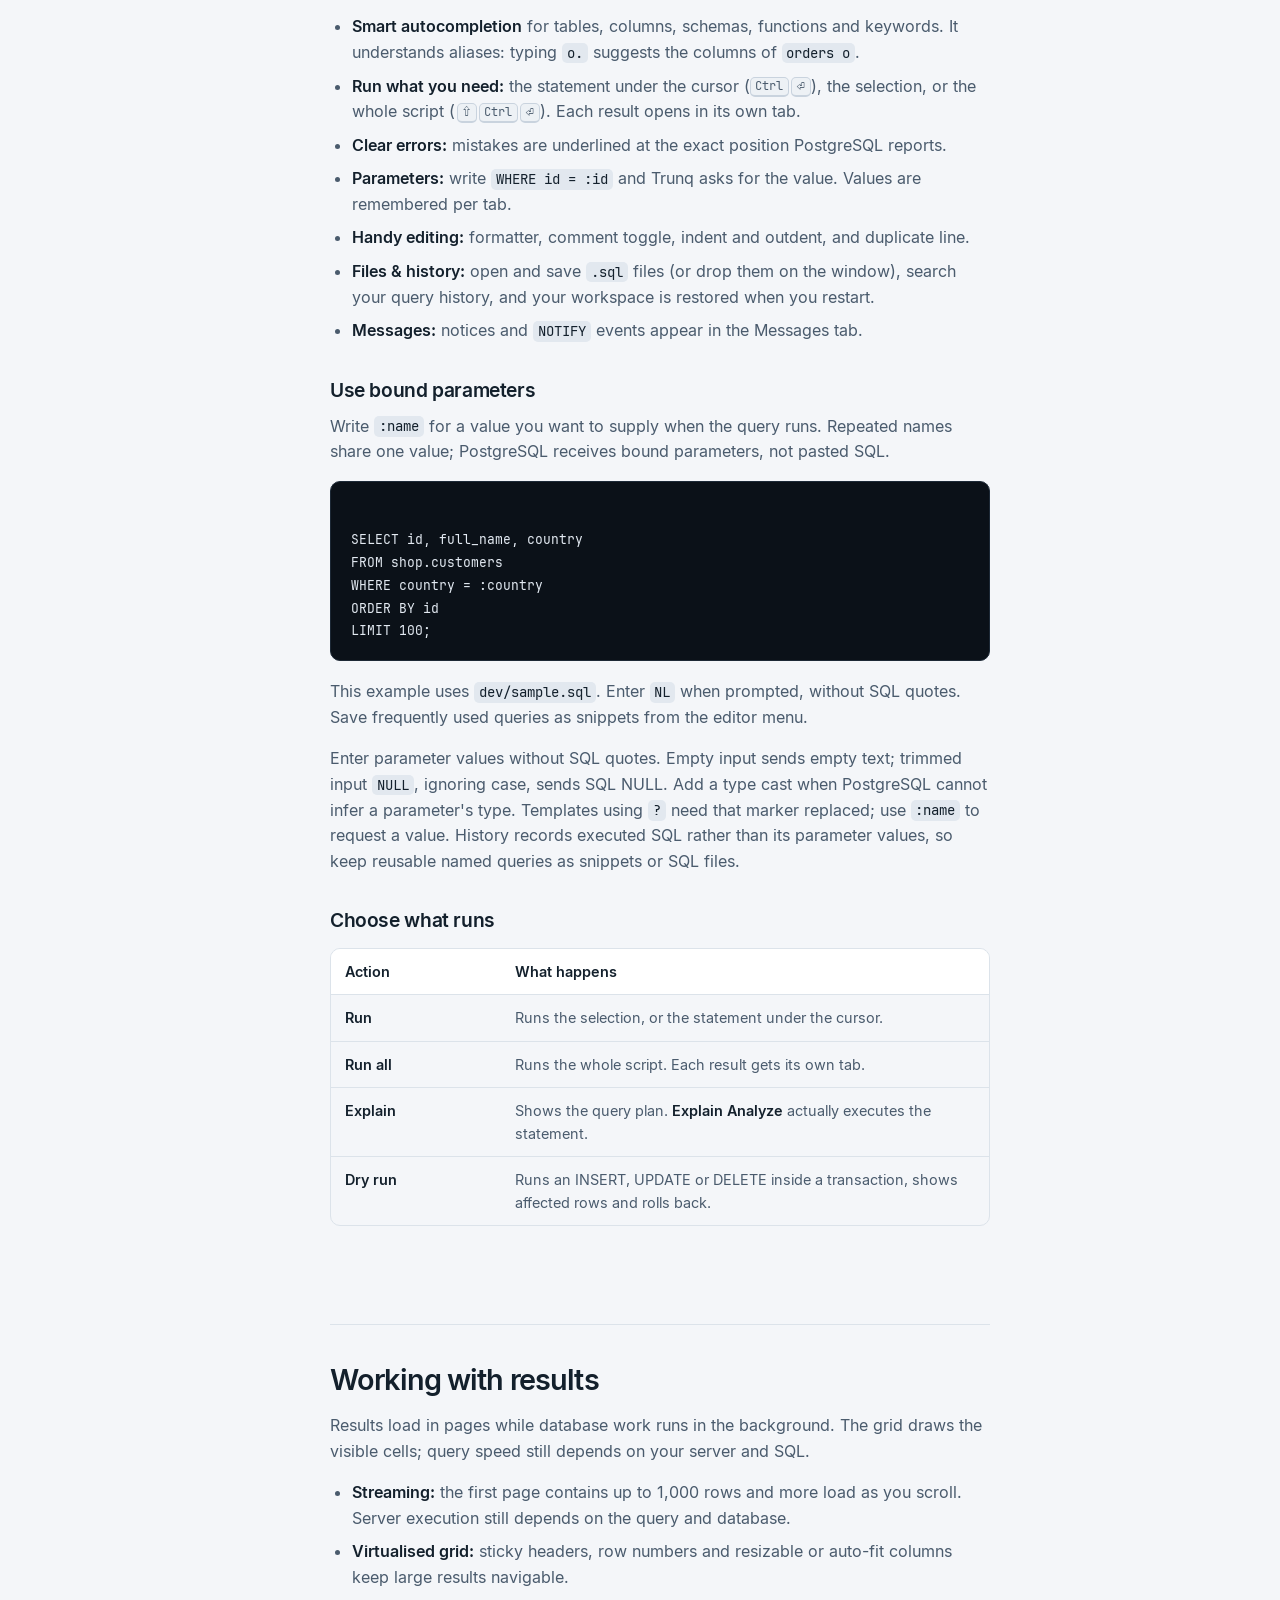
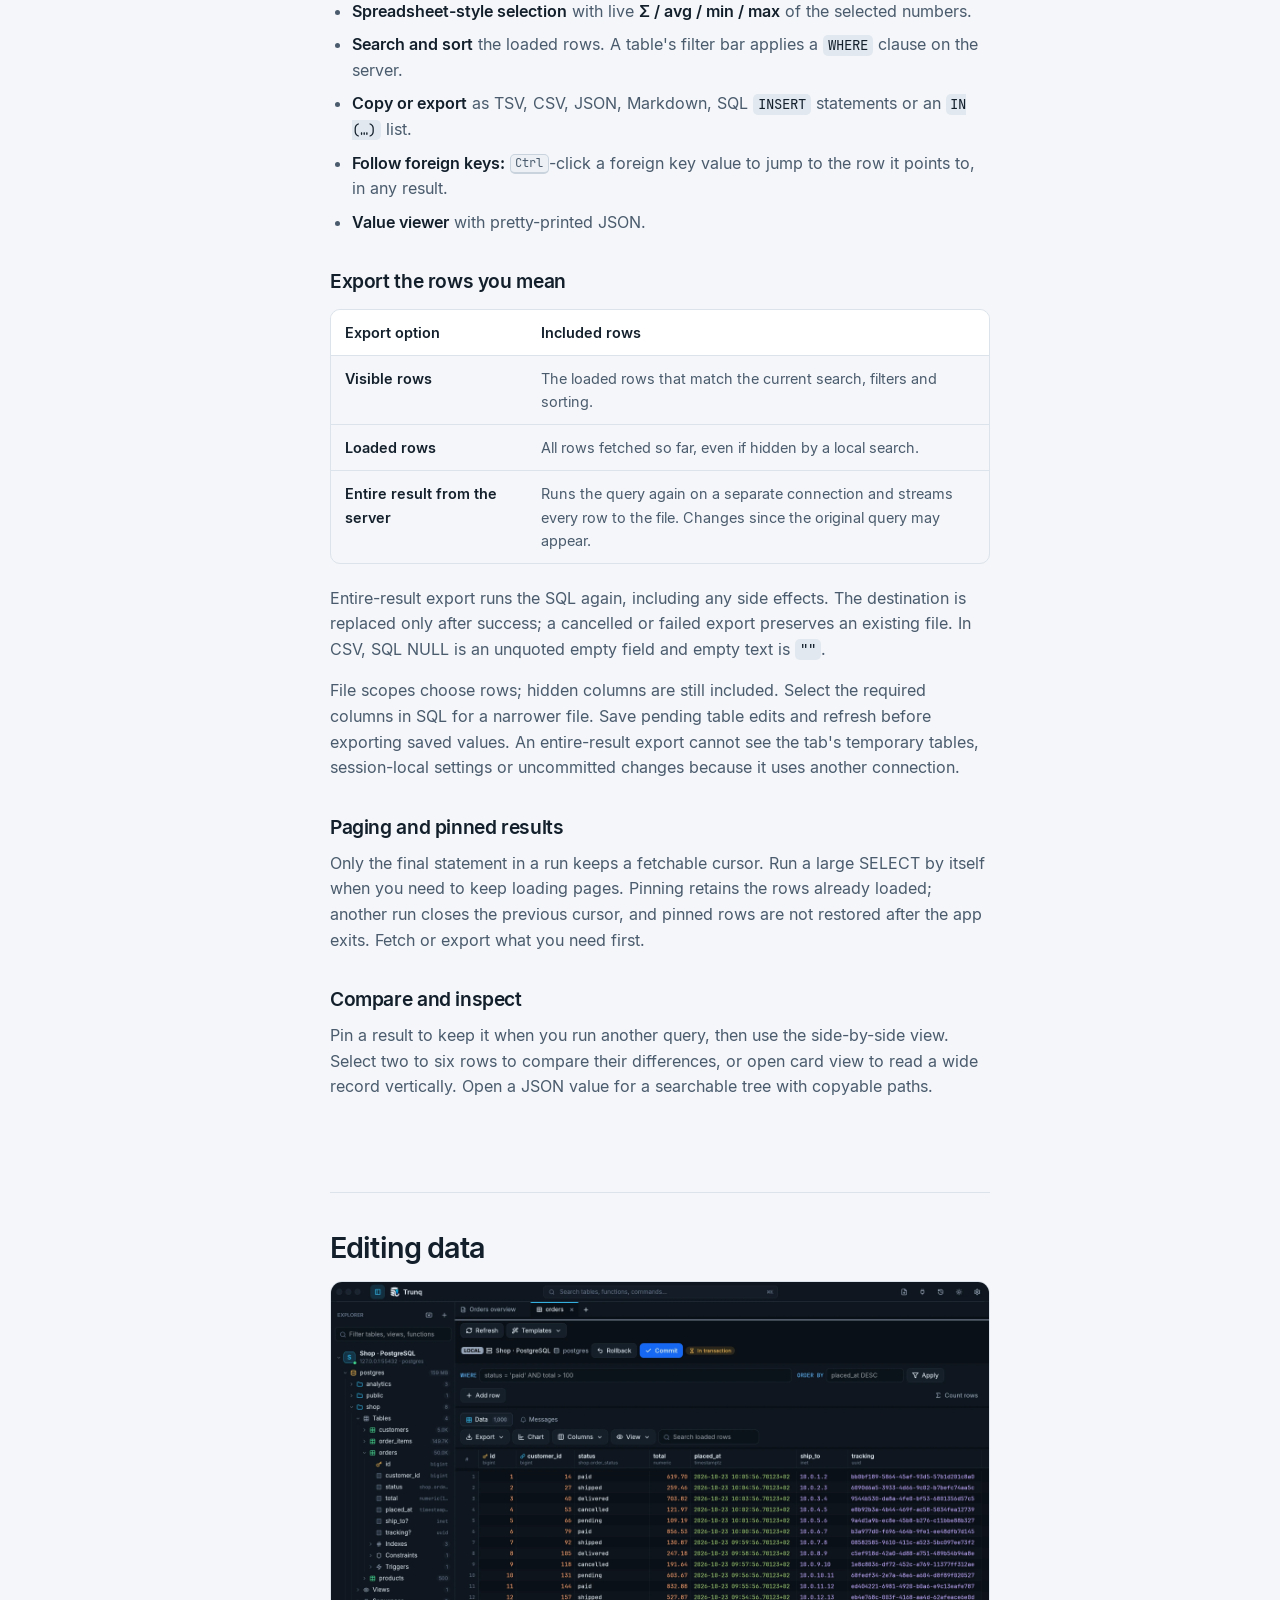
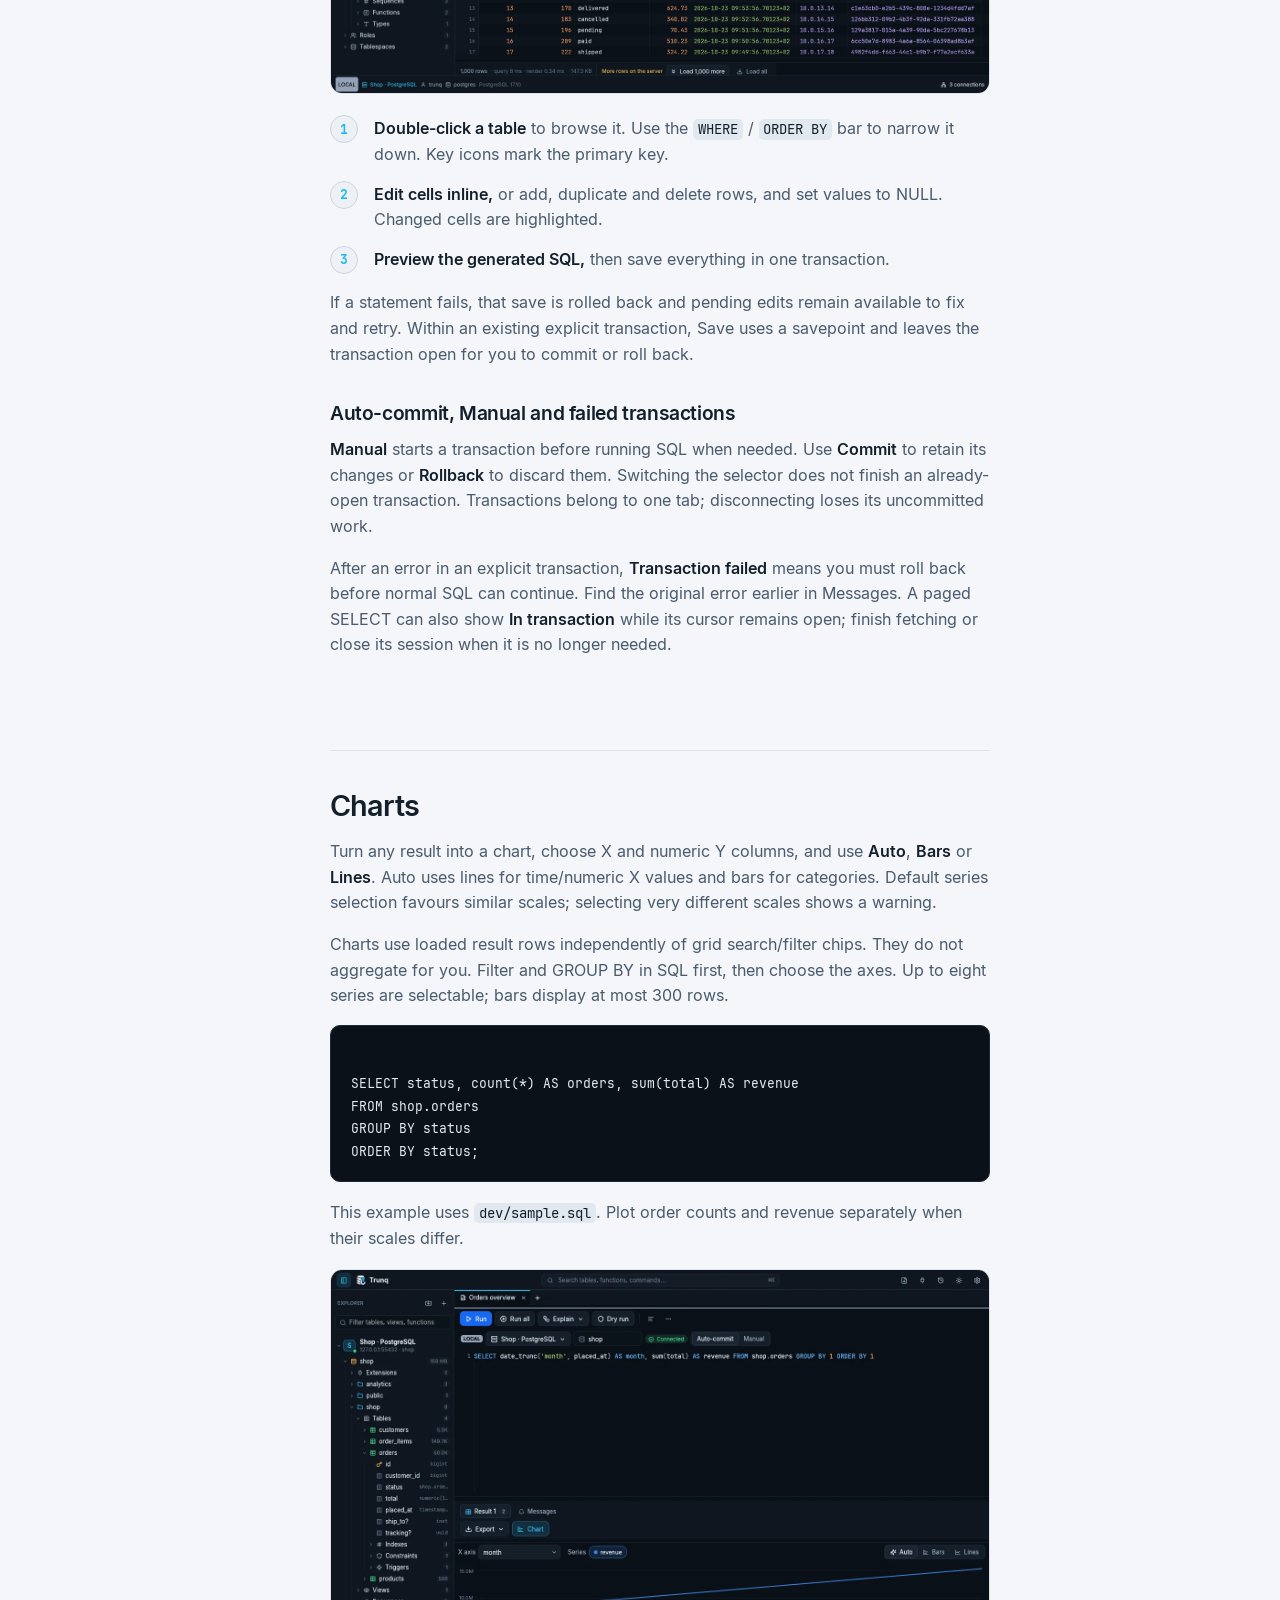
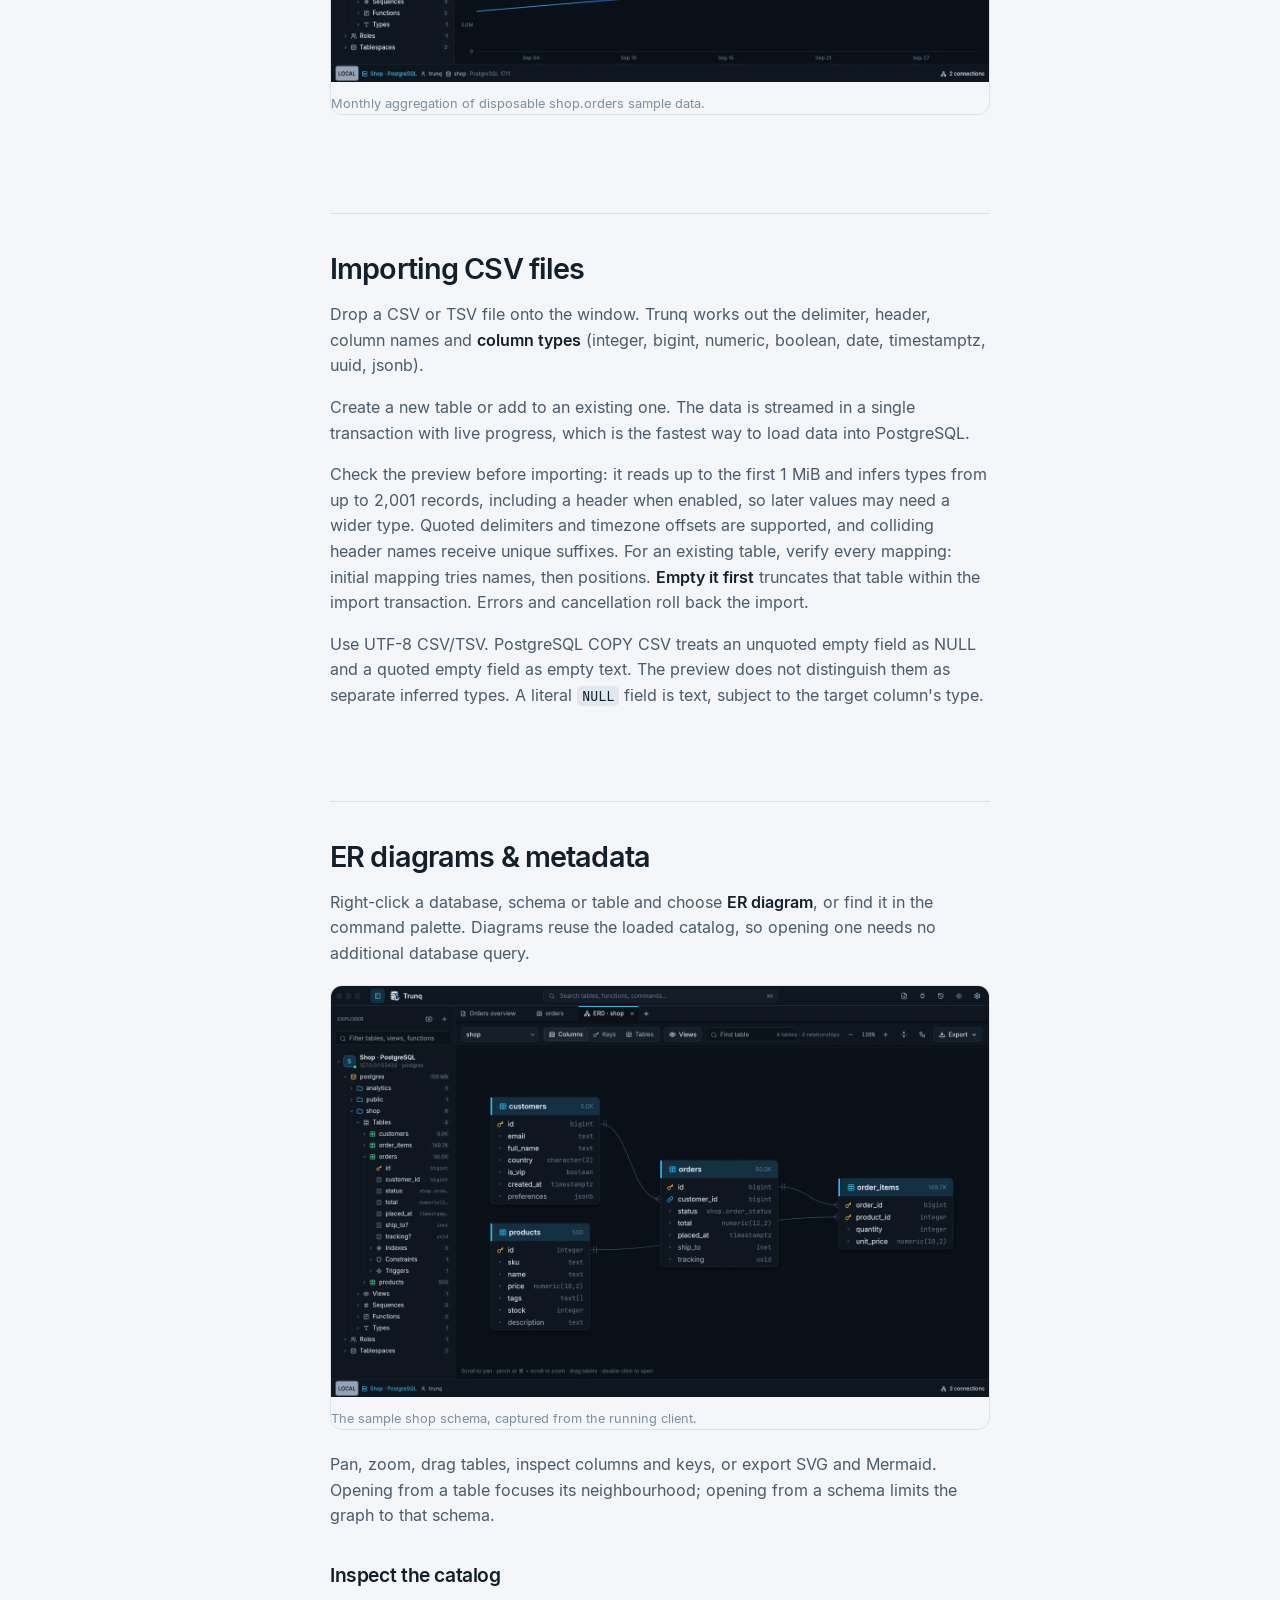
==== commit 756ba40a: "Publish container images to GHCR and document pull commands and tags" ====
--- a/website/docs/index.html
+++ b/website/docs/index.html
@@ -95,7 +95,7 @@
         <a href="#import">Importing CSV files</a>
         <a href="#relationships">ER diagrams &amp; metadata</a>
         <a href="#administration">Grants, extensions, jobs &amp; audits</a>
-        <a href="#docker">Docker &amp; Docker Hub</a>
+        <a href="#docker">Docker &amp; GitHub images</a>
         <a href="#performance">Performance</a>
         <a href="#navigation">Finding your way around</a>
         <p>Staying safe</p>
@@ -191,8 +191,6 @@
         <li><b><code>~/.pgpass</code>:</b> picked up automatically.</li>
         <li><b>Connection URLs:</b> paste a <code>postgres://</code> URL and Trunq fills in the form.</li>
       </ul>
-      <p>Save a separate connection profile for each environment, even when the database names match. Set <b>Environment</b> and optionally <b>Group</b> in the connection dialog. Persistent badges identify connections in the sidebar and tabs; <b>UNSET</b> means no environment was chosen, and Production stays red independently of a custom profile colour. Hover truncated names to read their full text.</p>
-      <figure class="doc__shot"><img src="../assets/shots/connection-environments.webp" alt="DEV, PRODUCTION and STAGING badges remain visible with long connection names" width="1440" height="900" loading="lazy"><figcaption>Illustrative environments sharing one disposable local database. Labels do not change database privileges. <a href="../assets/shots/connection-environments-light.webp">Light-theme view</a>.</figcaption></figure>
       <h3 id="tls-modes">Choose the TLS checks you need</h3>
       <div class="table-wrap"><table>
         <thead><tr><th>Mode</th><th>Encryption</th><th>Certificate / hostname checks</th></tr></thead>
@@ -321,8 +319,6 @@
         <li><b>Follow foreign keys:</b> <kbd data-mod>⌘</kbd>-click a foreign key value to jump to the row it points to, in any result.</li>
         <li><b>Value viewer</b> with pretty-printed JSON.</li>
       </ul>
-      <p>A partially fetched result keeps a server cursor and an implicit transaction open. Choose <b>Stop loading</b> to keep the loaded rows and close the cursor, or load the complete result. To fetch it again after stopping, refresh or rerun the query. Manual transactions still require <b>Commit</b> or <b>Rollback</b>.</p>
-      <figure class="doc__shot"><img src="../assets/shots/paging-stopped.webp" alt="Three thousand loaded rows remain after closing the paged cursor and its automatic transaction" width="1440" height="900" loading="lazy"><figcaption>Repeated paging followed by Stop loading, against a disposable fixture. <a href="../assets/shots/paging-more-rows.webp">Before closing the cursor</a>.</figcaption></figure>
       <h3 id="export-scope">Export the rows you mean</h3>
       <div class="table-wrap"><table>
         <thead><tr><th>Export option</th><th>Included rows</th></tr></thead>
@@ -409,13 +405,27 @@
     </section>
 
     <section>
-      <h2 id="docker">Docker &amp; Docker Hub</h2>
+      <h2 id="docker">Docker &amp; GitHub images</h2>
       <p>The Docker image runs the native client in a browser-accessible noVNC desktop. Use a native release for maximum interactive performance: the container adds software rendering and desktop streaming.</p>
-      <div class="codeblock"><pre data-copyable><code>docker compose up --build -d</code></pre></div>
+      <div class="codeblock"><pre data-copyable><code>docker pull ghcr.io/issamelnass/trunq:dev
+docker run -d --name trunq \
+  -p 127.0.0.1:8080:8080 --shm-size=256m \
+  -v trunq-data:/data ghcr.io/issamelnass/trunq:dev</code></pre></div>
       <p>Open <a href="http://localhost:8080/vnc.html?autoconnect=true&amp;resize=scale">localhost:8080/vnc.html</a>. The virtual screen scales to your browser window. The Compose file keeps the workspace in a volume and publishes only on loopback. The desktop has no built-in authentication; keep that binding for local use or use an SSH tunnel for remote access. Connect to host PostgreSQL via <code>host.docker.internal</code>.</p>
       <figure class="doc__shot"><img src="../assets/shots/docker.webp" alt="Trunq running in Docker with query results from PostgreSQL 18" width="1440" height="900" loading="lazy"><figcaption>The running Docker desktop, connected to PostgreSQL 18 with sample data.</figcaption></figure>
-      <h3 id="dockerhub">Publish your image</h3>
-      <p>Configure the repository variable <code>DOCKERHUB_USERNAME</code> and secret <code>DOCKERHUB_TOKEN</code>. The Docker workflow smoke-tests before publishing amd64 and arm64 images. Pushes to <code>main</code> update <code>dev</code> and a commit tag when registry credentials are configured; stable version tags update <code>latest</code>. Manual publishing follows the selected ref. Nightly desktop downloads remain separate dated prereleases.</p>
+      <p>With this repository's Compose file, pull and run without a local build:</p>
+      <div class="codeblock"><pre data-copyable><code>TRUNQ_IMAGE=ghcr.io/issamelnass/trunq:dev docker compose up --no-build --pull always -d</code></pre></div>
+      <h3 id="image-tags">Image versions and tags</h3>
+      <div class="tablewrap"><table><thead><tr><th>Tag</th><th>Contents</th></tr></thead><tbody>
+        <tr><td><code>dev</code></td><td>Newest successful publication from main</td></tr>
+        <tr><td><code>latest</code></td><td>Most recently published stable version tag</td></tr>
+        <tr><td><code>0.1.0</code>, <code>0.1</code> (examples)</td><td>Exact release and major/minor alias from v0.1.0</td></tr>
+        <tr><td><code>0.2.0-rc.1</code> (example)</td><td>Prerelease; leaves latest unchanged</td></tr>
+        <tr><td><code>sha-&lt;short commit&gt;</code></td><td>Every published source commit</td></tr>
+      </tbody></table></div>
+      <p>These are publishing rules. Check <a href="https://github.com/IssamElNass/Trunq/pkgs/container/trunq/versions">published versions and tags</a> for actual availability; existing releases are not backfilled automatically. Pull commands require a completed publication. Use <code>docker pull ghcr.io/issamelnass/trunq:latest</code> for stable builds once a stable version is published, or substitute a published exact version.</p>
+      <h3 id="image-publishing">Publish your image</h3>
+      <p>The Docker workflow uses GitHub's built-in <code>GITHUB_TOKEN</code> with <code>packages: write</code>, and smoke-tests before publishing amd64 and arm64 images. Pushes to <code>main</code> update <code>dev</code> and a commit tag; stable version tags update <code>latest</code>. Manual publishing follows the selected ref; pull requests never publish. New packages start private: change the package's visibility to Public after its first upload for anonymous pulls. Nightly desktop downloads remain separate dated prereleases.</p>
       <p>See the <a href="https://github.com/IssamElNass/trunq/blob/main/docs/docker.md">full Docker guide</a> for manual Buildx commands, the native target, credentials and remote access.</p>
     </section>
 
@@ -587,7 +597,7 @@
         <dt>"password authentication failed" or "no password supplied"</dt>
         <dd>Type the password in the field that appears in the sidebar or above the editor. It's remembered for the session, and saved in the keychain if <i>Save in keychain</i> is on.</dd>
         <dt>Azure: <code>AADSTS…</code> errors</dt>
-        <dd>A fatal SCRAM channel-binding negotiation error mentioning the letter <code>n</code> is fixed in the next Trunq build; update the client and reconnect with TLS enabled. Check the tenant, check that your account (or its group) was added as an Entra admin or role on the server, and check that the right cloud is selected. If your organisation's policy blocks the browser flow, try <i>Device code</i>.</dd>
+        <dd>Check the tenant, check that your account (or its group) was added as an Entra admin or role on the server, and check that the right cloud is selected. If your organisation's policy blocks the browser flow, try <i>Device code</i>.</dd>
         <dt>The app window is blank on an old GPU or virtual machine</dt>
         <dd>Start Trunq with <code>WGPU_BACKEND=gl</code> to use OpenGL.</dd>
         <dt>Keychain prompts on macOS</dt>
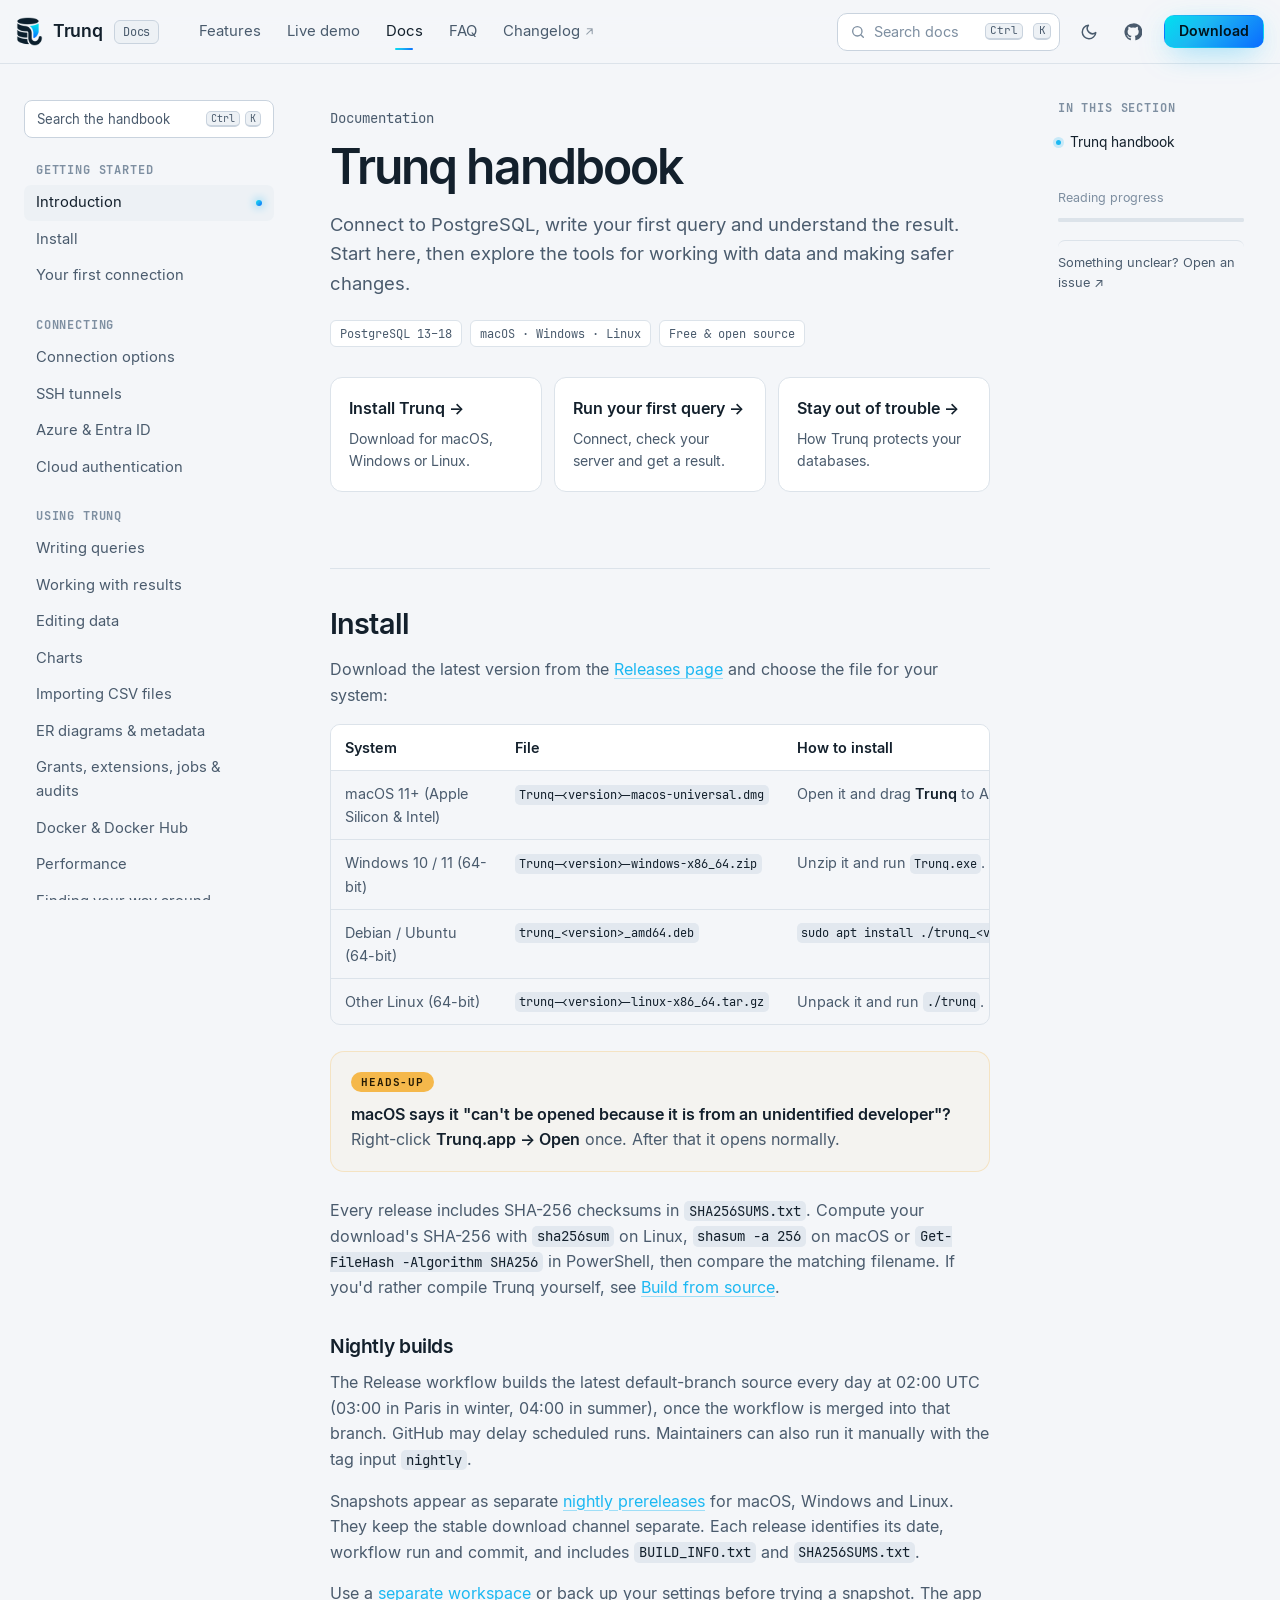
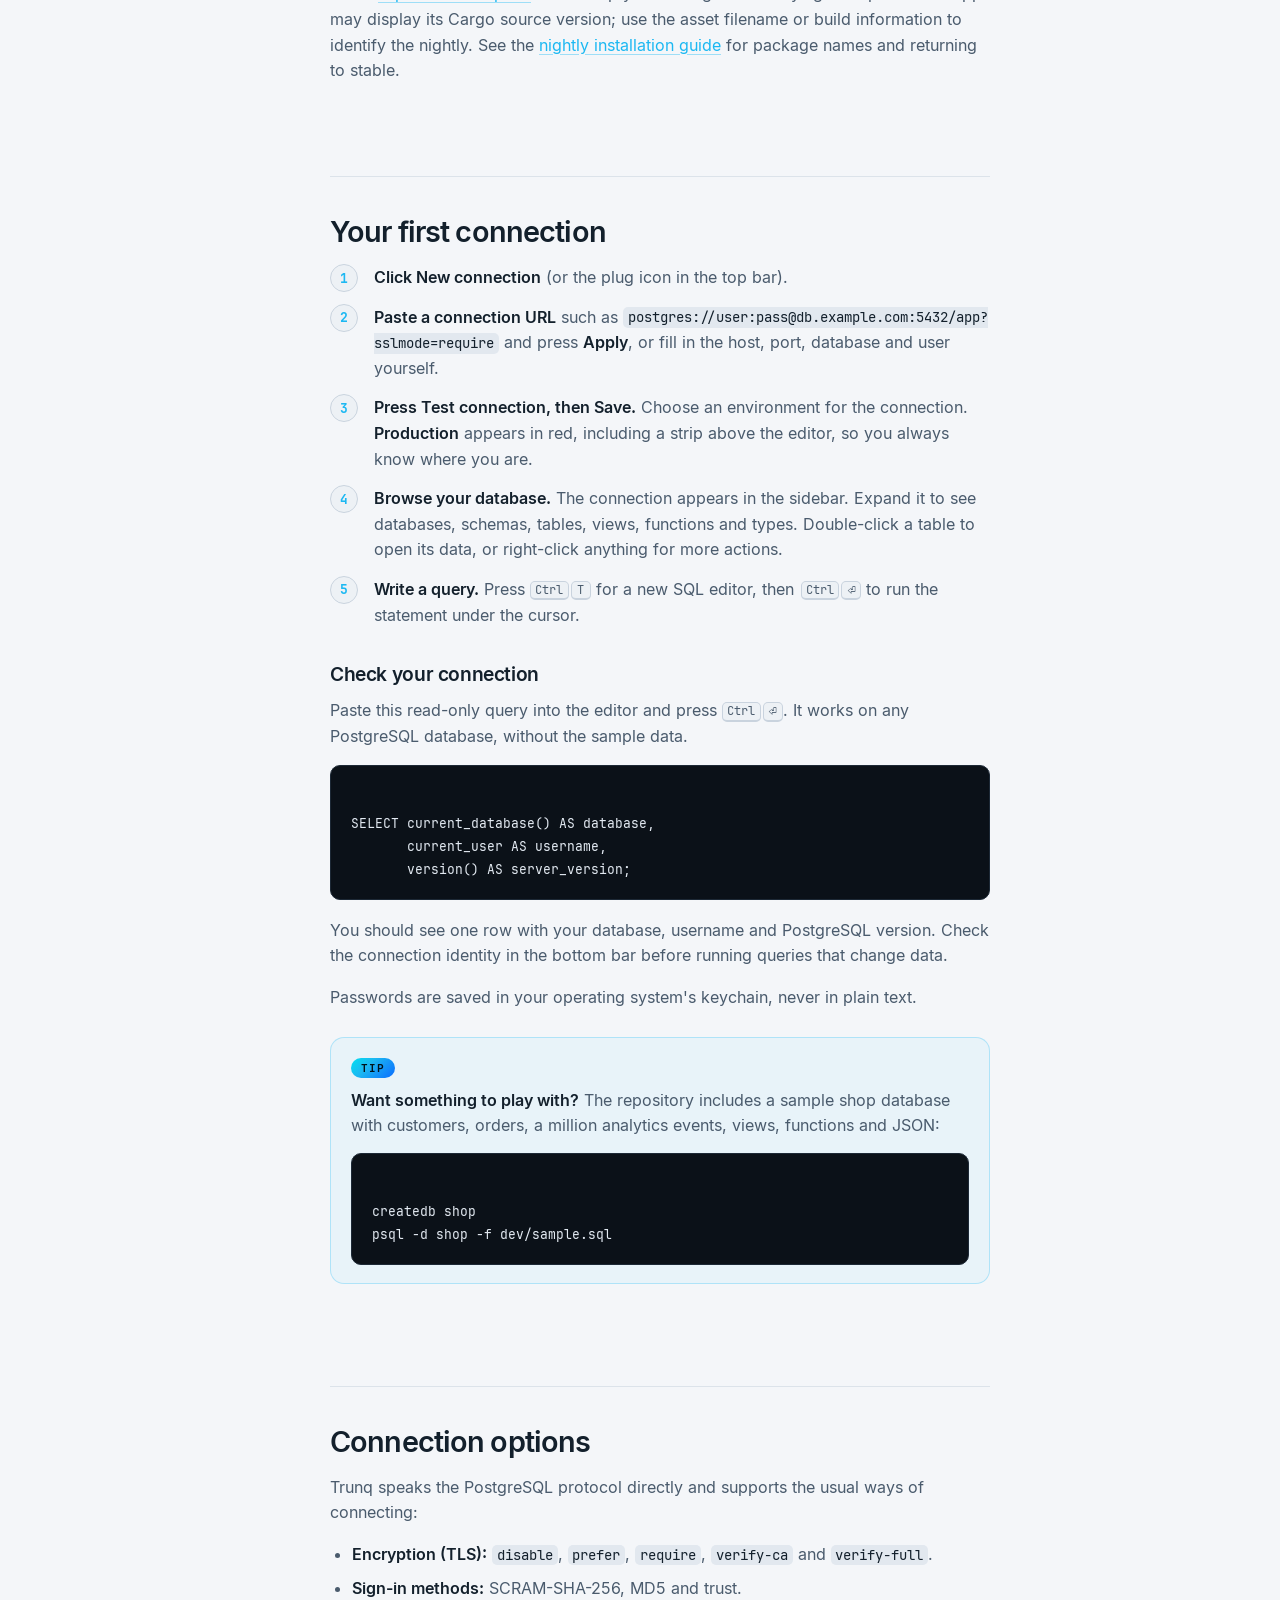
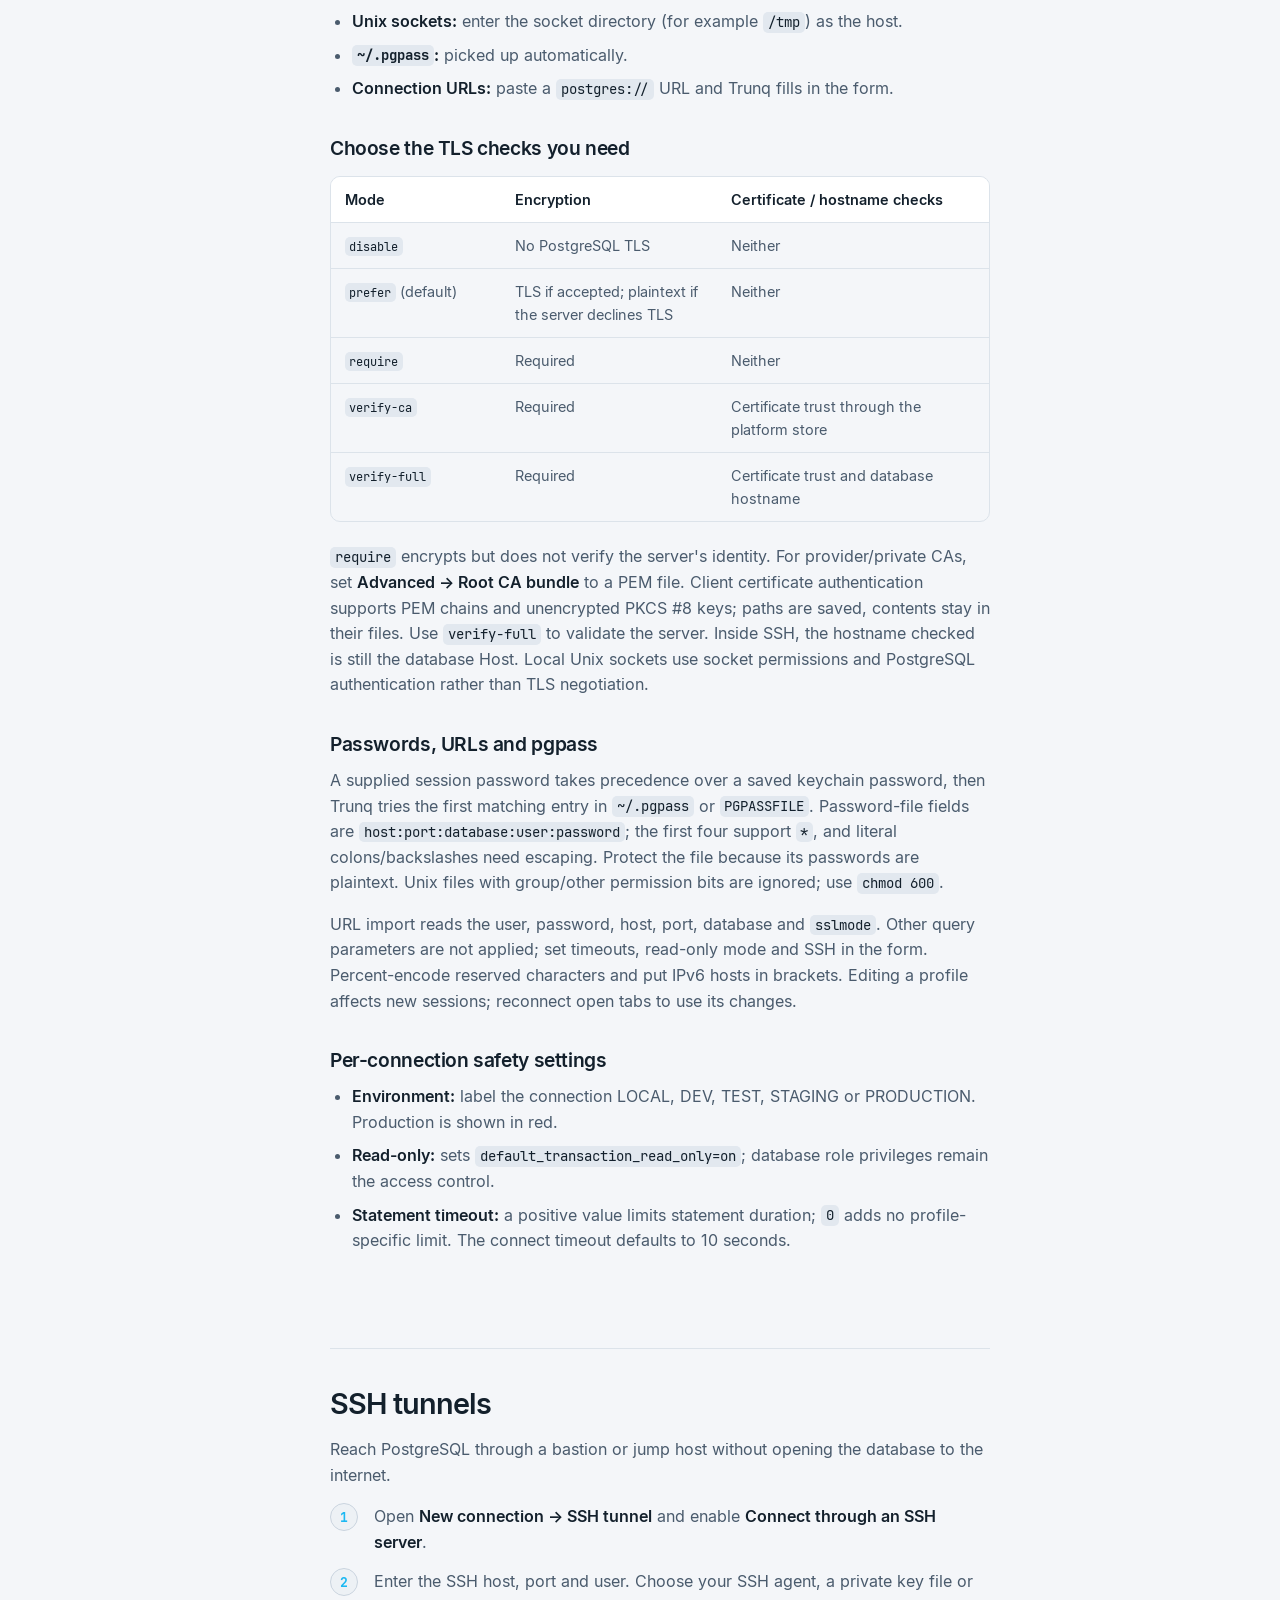
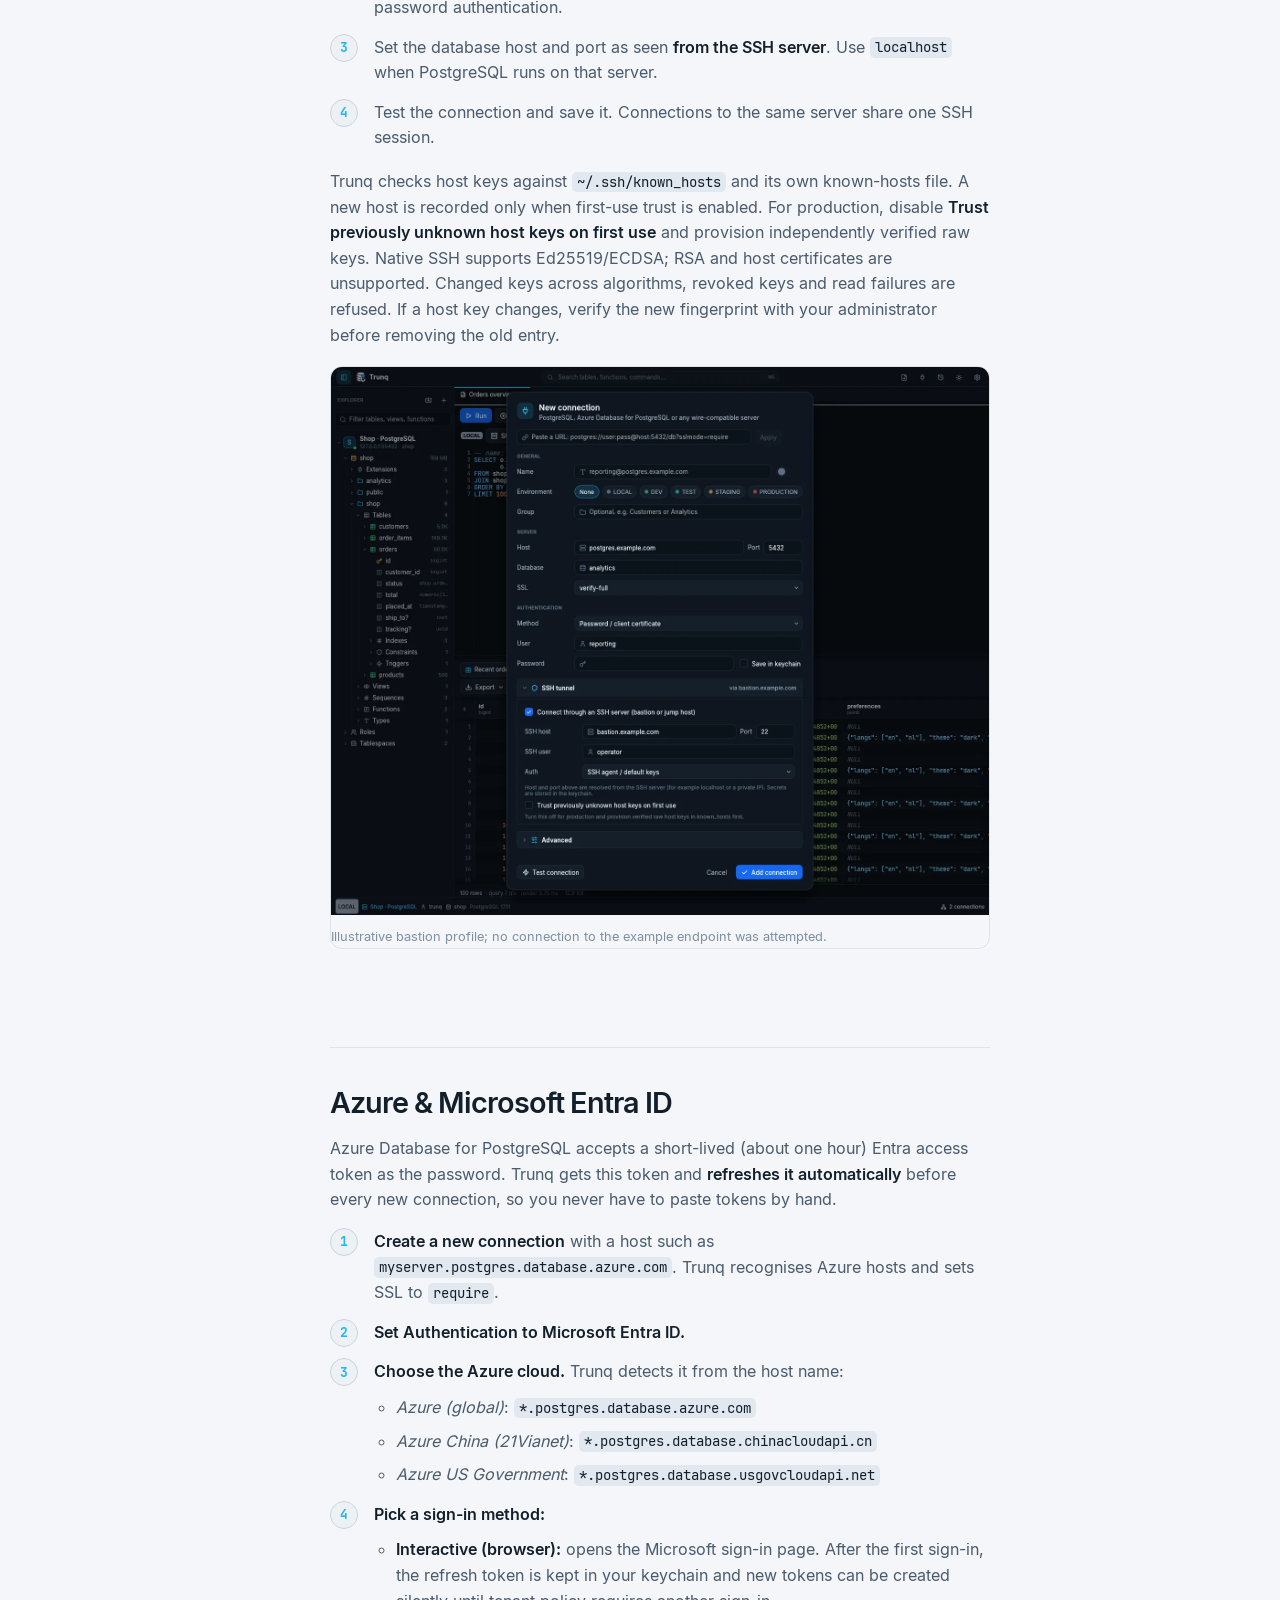
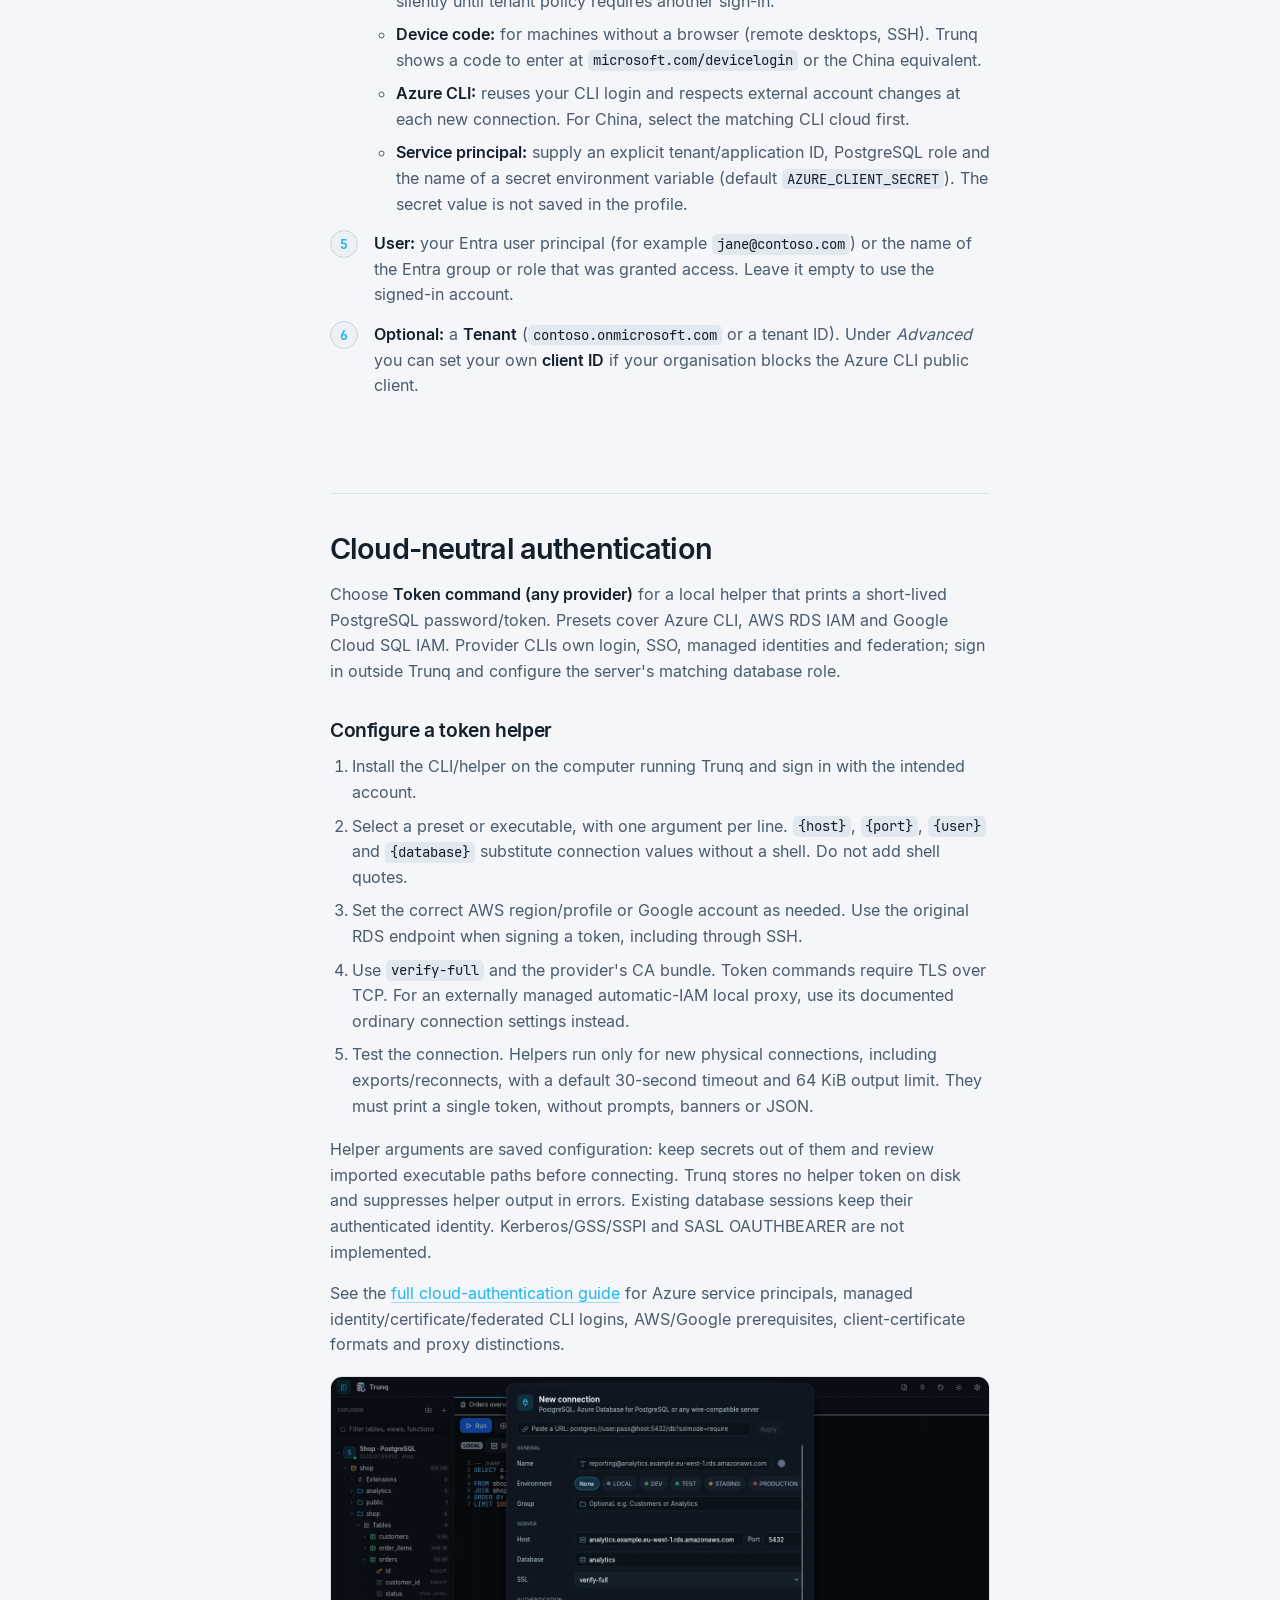
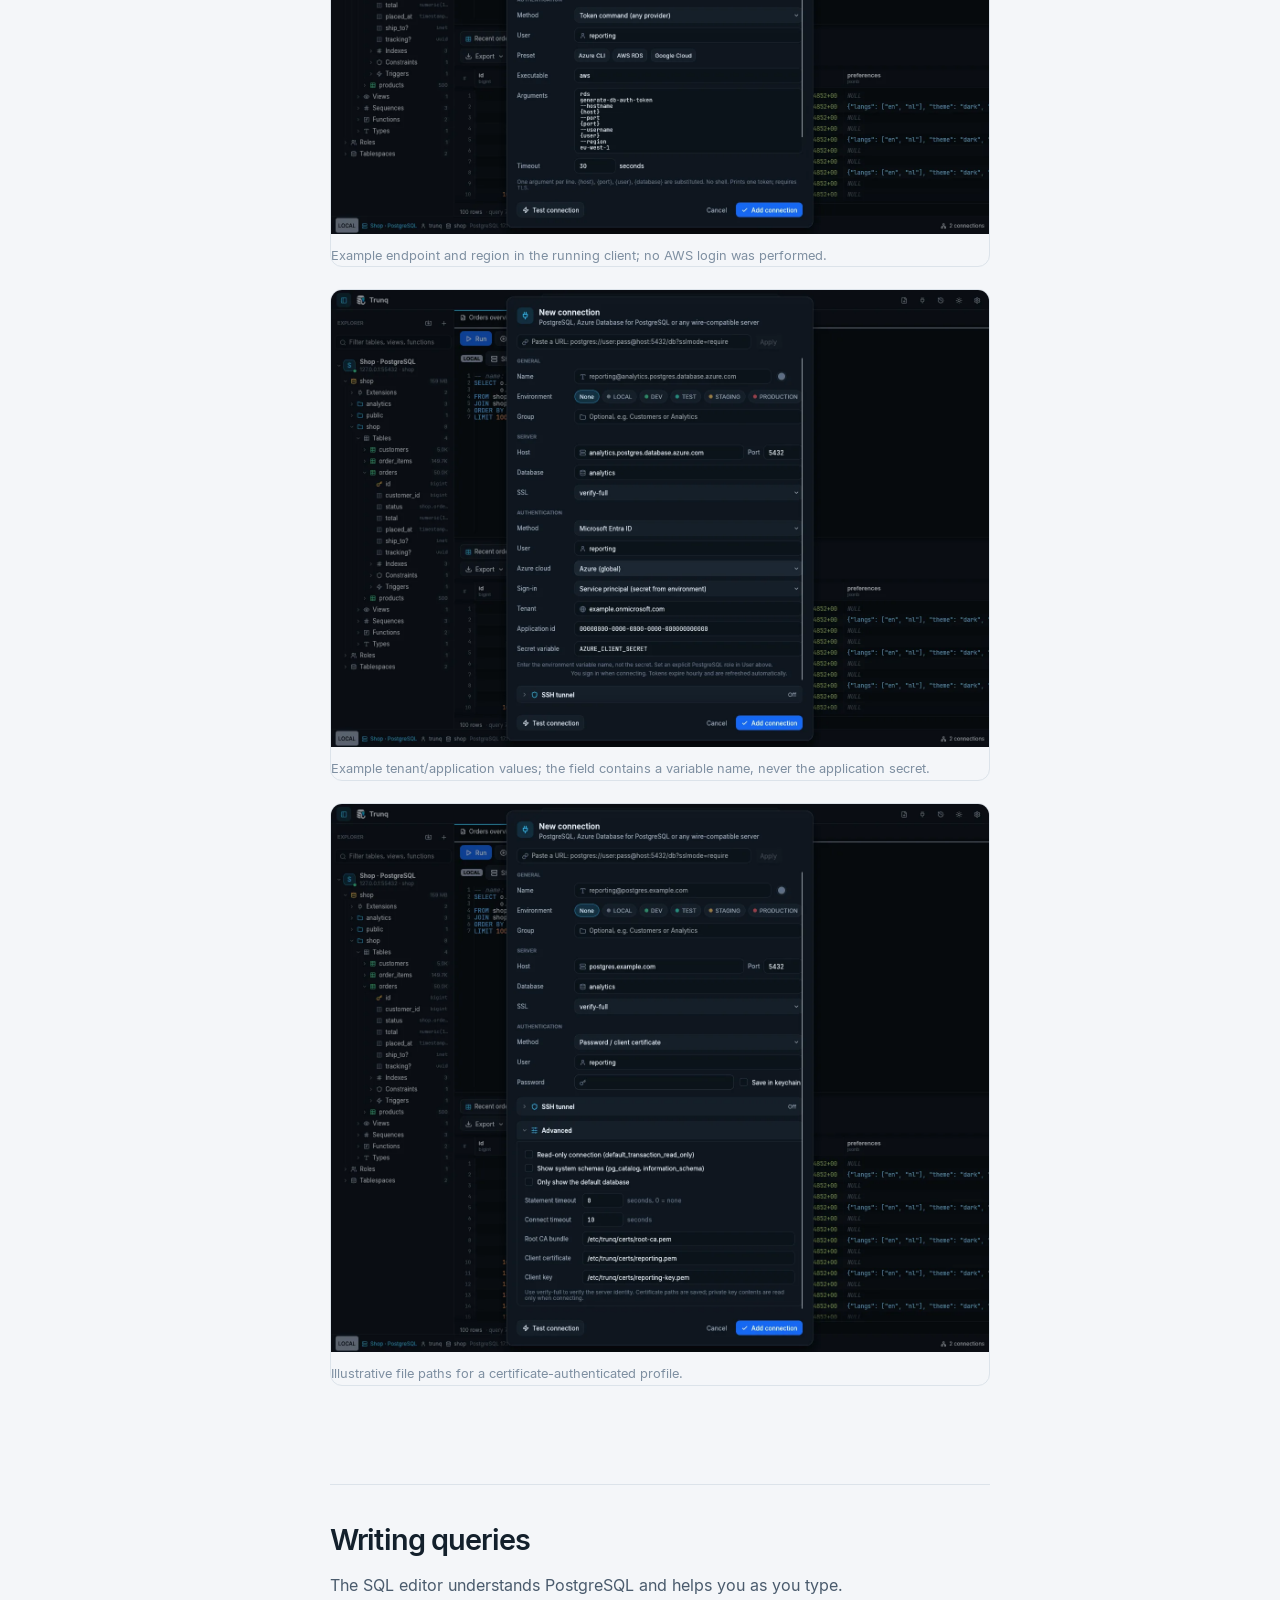
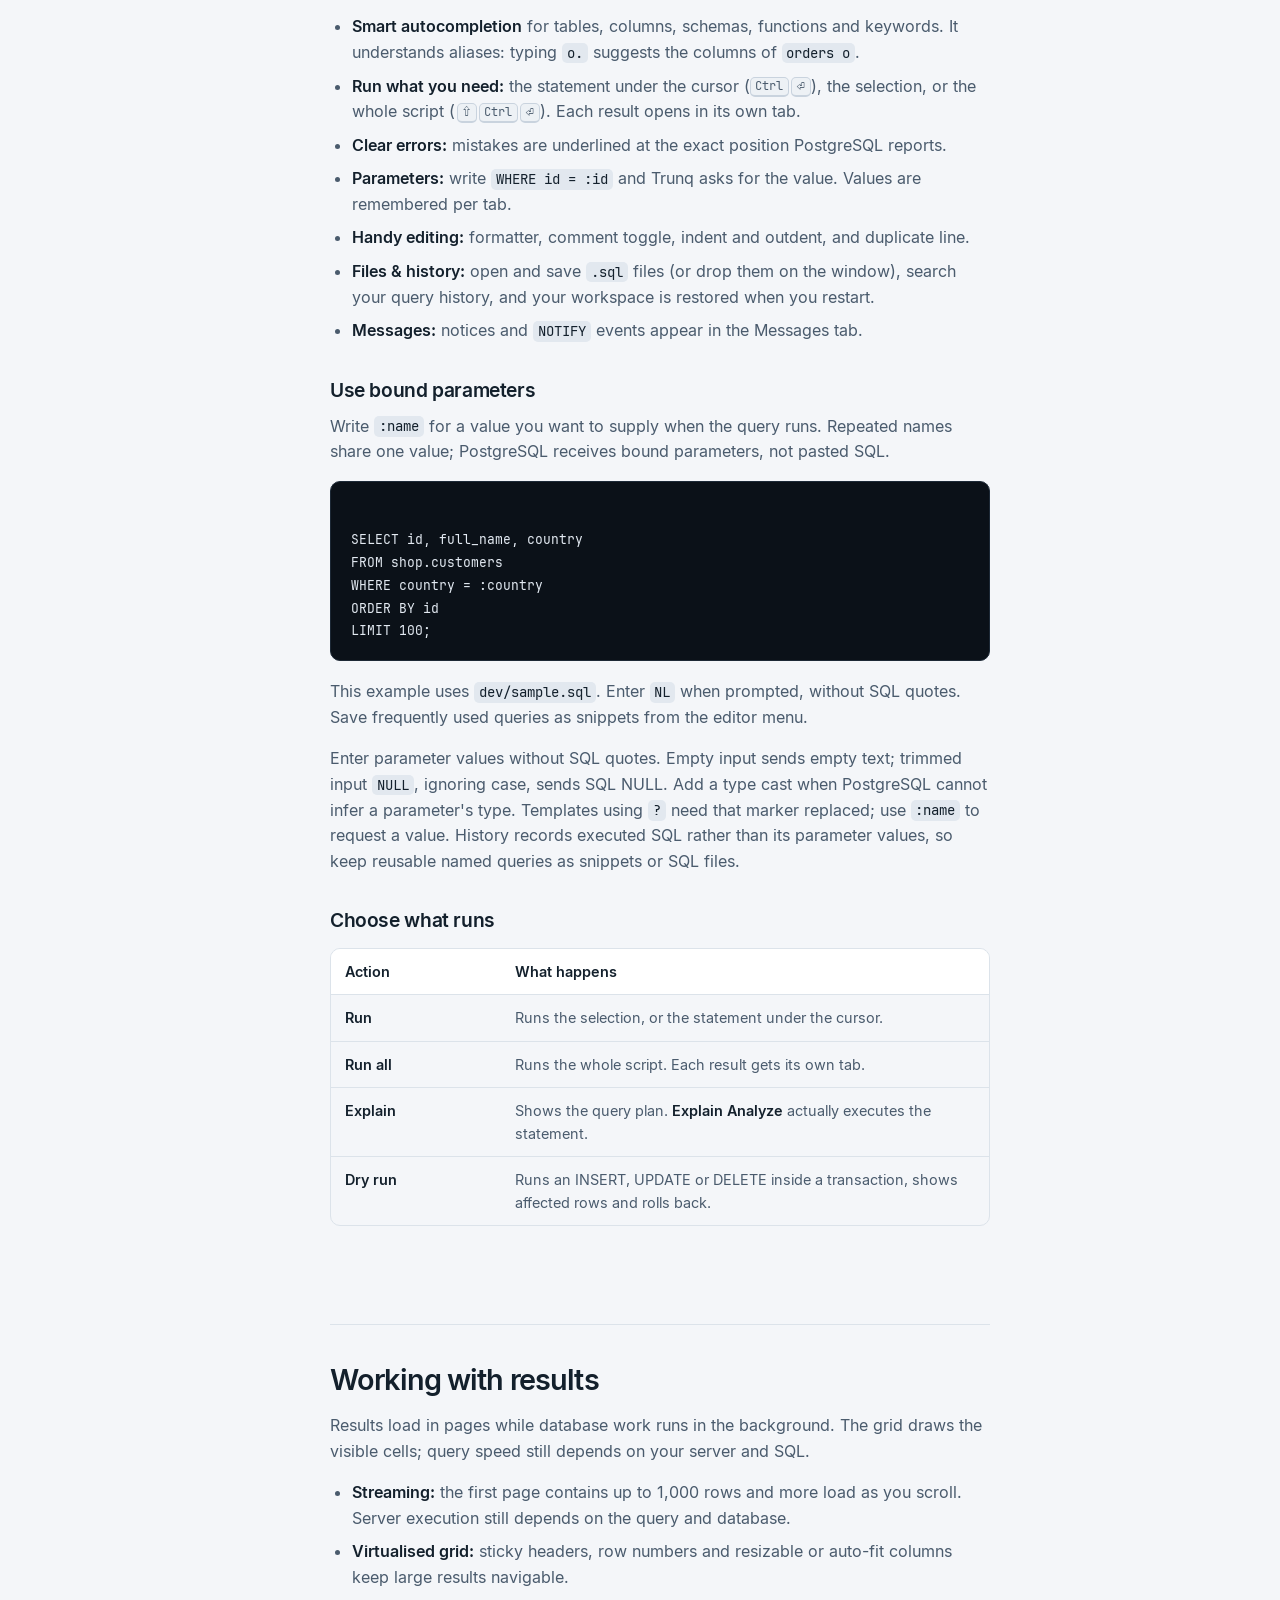
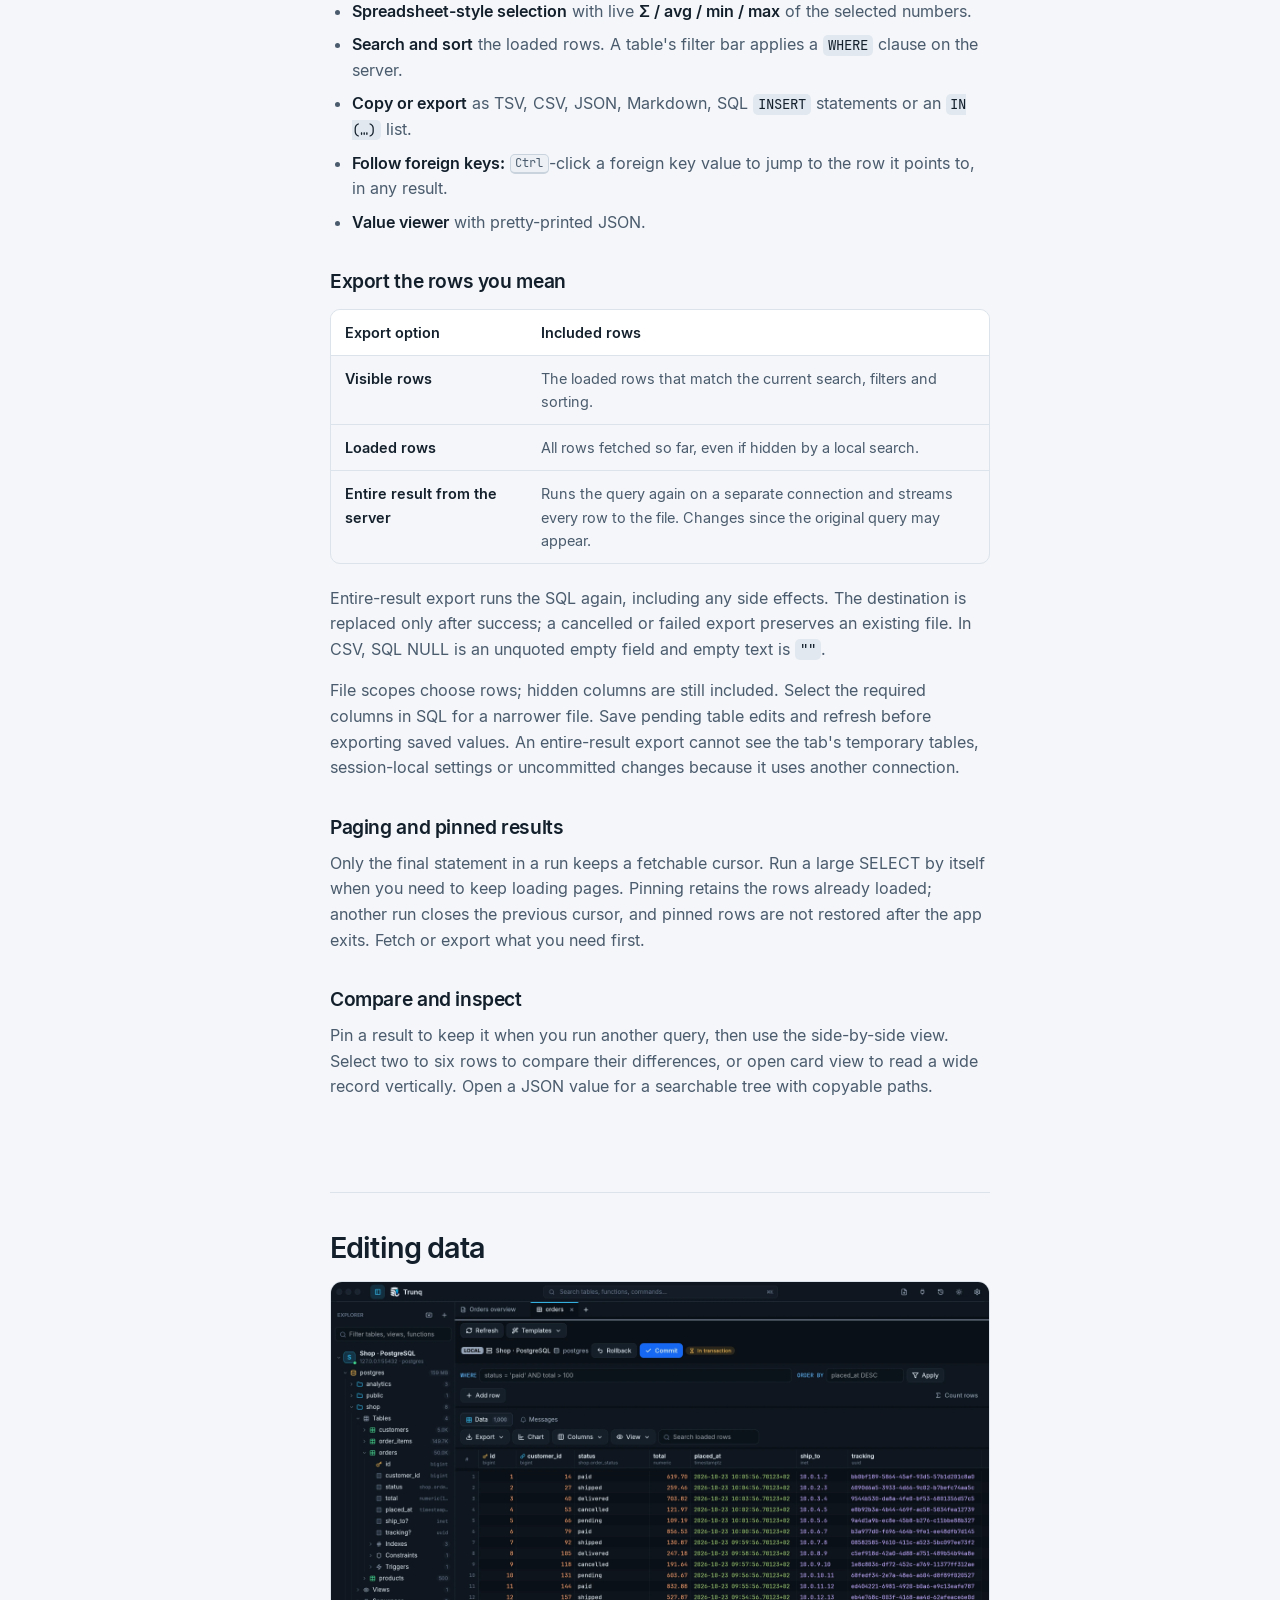
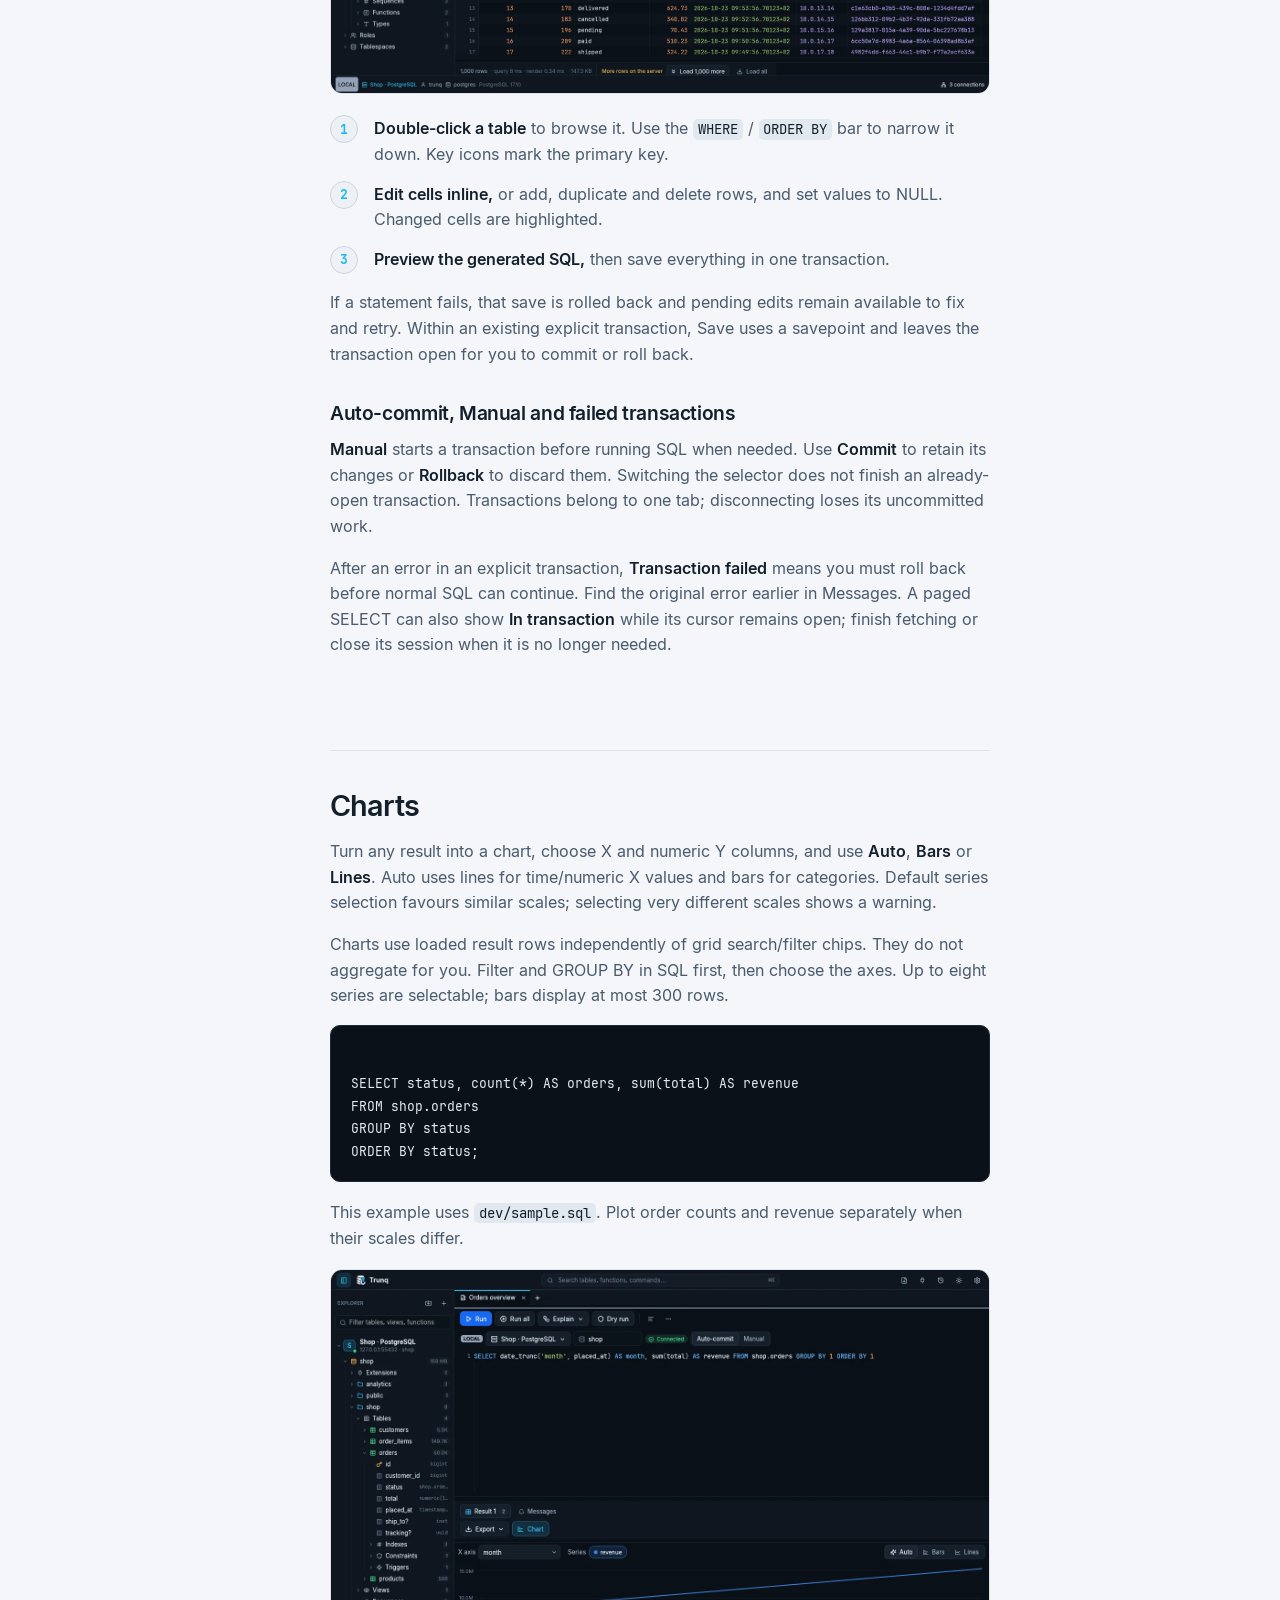
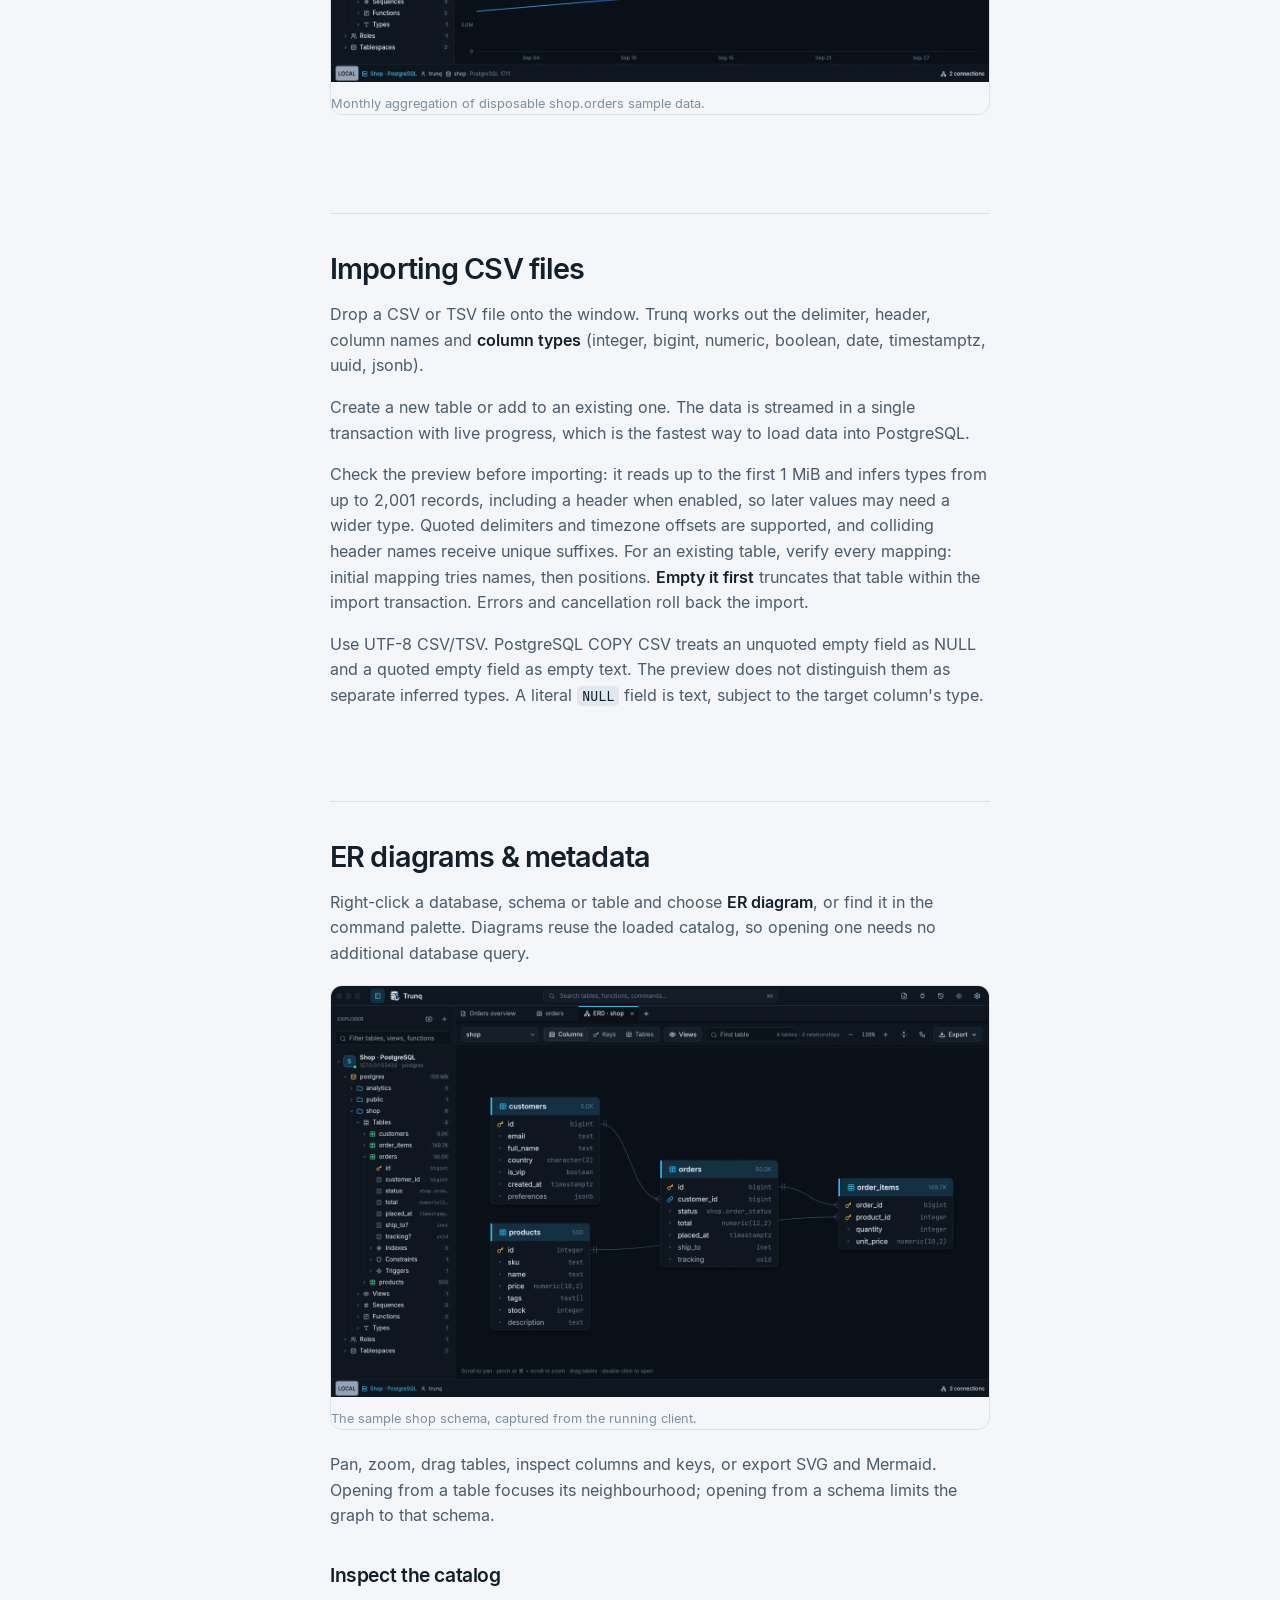
==== commit a5964f66: "Replace Docker VNC desktop with direct browser client (#14)" ====
--- a/website/docs/index.html
+++ b/website/docs/index.html
@@ -95,7 +95,7 @@
         <a href="#import">Importing CSV files</a>
         <a href="#relationships">ER diagrams &amp; metadata</a>
         <a href="#administration">Grants, extensions, jobs &amp; audits</a>
-        <a href="#docker">Docker &amp; GitHub images</a>
+        <a href="#docker">Docker &amp; Docker Hub</a>
         <a href="#performance">Performance</a>
         <a href="#navigation">Finding your way around</a>
         <p>Staying safe</p>
@@ -405,27 +405,14 @@
     </section>
 
     <section>
-      <h2 id="docker">Docker &amp; GitHub images</h2>
-      <p>The Docker image runs the native client in a browser-accessible noVNC desktop. Use a native release for maximum interactive performance: the container adds software rendering and desktop streaming.</p>
-      <div class="codeblock"><pre data-copyable><code>docker pull ghcr.io/issamelnass/trunq:dev
-docker run -d --name trunq \
-  -p 127.0.0.1:8080:8080 --shm-size=256m \
-  -v trunq-data:/data ghcr.io/issamelnass/trunq:dev</code></pre></div>
-      <p>Open <a href="http://localhost:8080/vnc.html?autoconnect=true&amp;resize=scale">localhost:8080/vnc.html</a>. The virtual screen scales to your browser window. The Compose file keeps the workspace in a volume and publishes only on loopback. The desktop has no built-in authentication; keep that binding for local use or use an SSH tunnel for remote access. Connect to host PostgreSQL via <code>host.docker.internal</code>.</p>
-      <figure class="doc__shot"><img src="../assets/shots/docker.webp" alt="Trunq running in Docker with query results from PostgreSQL 18" width="1440" height="900" loading="lazy"><figcaption>The running Docker desktop, connected to PostgreSQL 18 with sample data.</figcaption></figure>
-      <p>With this repository's Compose file, pull and run without a local build:</p>
-      <div class="codeblock"><pre data-copyable><code>TRUNQ_IMAGE=ghcr.io/issamelnass/trunq:dev docker compose up --no-build --pull always -d</code></pre></div>
-      <h3 id="image-tags">Image versions and tags</h3>
-      <div class="tablewrap"><table><thead><tr><th>Tag</th><th>Contents</th></tr></thead><tbody>
-        <tr><td><code>dev</code></td><td>Newest successful publication from main</td></tr>
-        <tr><td><code>latest</code></td><td>Most recently published stable version tag</td></tr>
-        <tr><td><code>0.1.0</code>, <code>0.1</code> (examples)</td><td>Exact release and major/minor alias from v0.1.0</td></tr>
-        <tr><td><code>0.2.0-rc.1</code> (example)</td><td>Prerelease; leaves latest unchanged</td></tr>
-        <tr><td><code>sha-&lt;short commit&gt;</code></td><td>Every published source commit</td></tr>
-      </tbody></table></div>
-      <p>These are publishing rules. Check <a href="https://github.com/IssamElNass/Trunq/pkgs/container/trunq/versions">published versions and tags</a> for actual availability; existing releases are not backfilled automatically. Pull commands require a completed publication. Use <code>docker pull ghcr.io/issamelnass/trunq:latest</code> for stable builds once a stable version is published, or substitute a published exact version.</p>
-      <h3 id="image-publishing">Publish your image</h3>
-      <p>The Docker workflow uses GitHub's built-in <code>GITHUB_TOKEN</code> with <code>packages: write</code>, and smoke-tests before publishing amd64 and arm64 images. Pushes to <code>main</code> update <code>dev</code> and a commit tag; stable version tags update <code>latest</code>. Manual publishing follows the selected ref; pull requests never publish. New packages start private: change the package's visibility to Public after its first upload for anonymous pulls. Nightly desktop downloads remain separate dated prereleases.</p>
+      <h2 id="docker">Docker &amp; Docker Hub</h2>
+      <p>The Docker image serves a browser-rendered query client. Text, controls and results render at your browser’s resolution, without VNC, a virtual desktop or desktop streaming.</p>
+      <div class="codeblock"><pre data-copyable><code>docker compose up --build -d</code></pre></div>
+      <p>Open <a href="http://localhost:8080/">localhost:8080</a>, add a connection, then browse tables or run SQL. The Compose file saves connection details in a volume and publishes only on loopback. Passwords stay in server memory for the session. Keep the loopback binding or use an SSH tunnel or authenticated HTTPS proxy; set <code>TRUNQ_WEB_ORIGIN</code> to the proxy’s exact external origin. Connect to host PostgreSQL via <code>host.docker.internal</code>.</p>
+      <figure class="doc__shot"><img src="../assets/shots/docker.webp" alt="Browser-rendered Trunq displaying PostgreSQL query results" width="1440" height="1000" loading="lazy"><figcaption>The browser-rendered client querying a disposable PostgreSQL server.</figcaption></figure>
+      <p>The browser client includes SQL tabs, formatting, cancellation, paged results, loaded-row CSV/JSON downloads, history and themes. Editor tabs share one query connection and transaction; catalog browsing has a separate connection. Native row editing, CSV import, full-result export, diagrams, advanced administration screens, SSH and cloud sign-in remain available in the desktop app. See the full Docker guide for limits and upgrade details.</p>
+      <h3 id="dockerhub">Publish your image</h3>
+      <p>Configure the repository variable <code>DOCKERHUB_USERNAME</code> and secret <code>DOCKERHUB_TOKEN</code>. The Docker workflow smoke-tests before publishing amd64 and arm64 images. Pushes to <code>main</code> update <code>dev</code> and a commit tag when registry credentials are configured; stable version tags update <code>latest</code>. Manual publishing follows the selected ref. Nightly desktop downloads remain separate dated prereleases.</p>
       <p>See the <a href="https://github.com/IssamElNass/trunq/blob/main/docs/docker.md">full Docker guide</a> for manual Buildx commands, the native target, credentials and remote access.</p>
     </section>
 
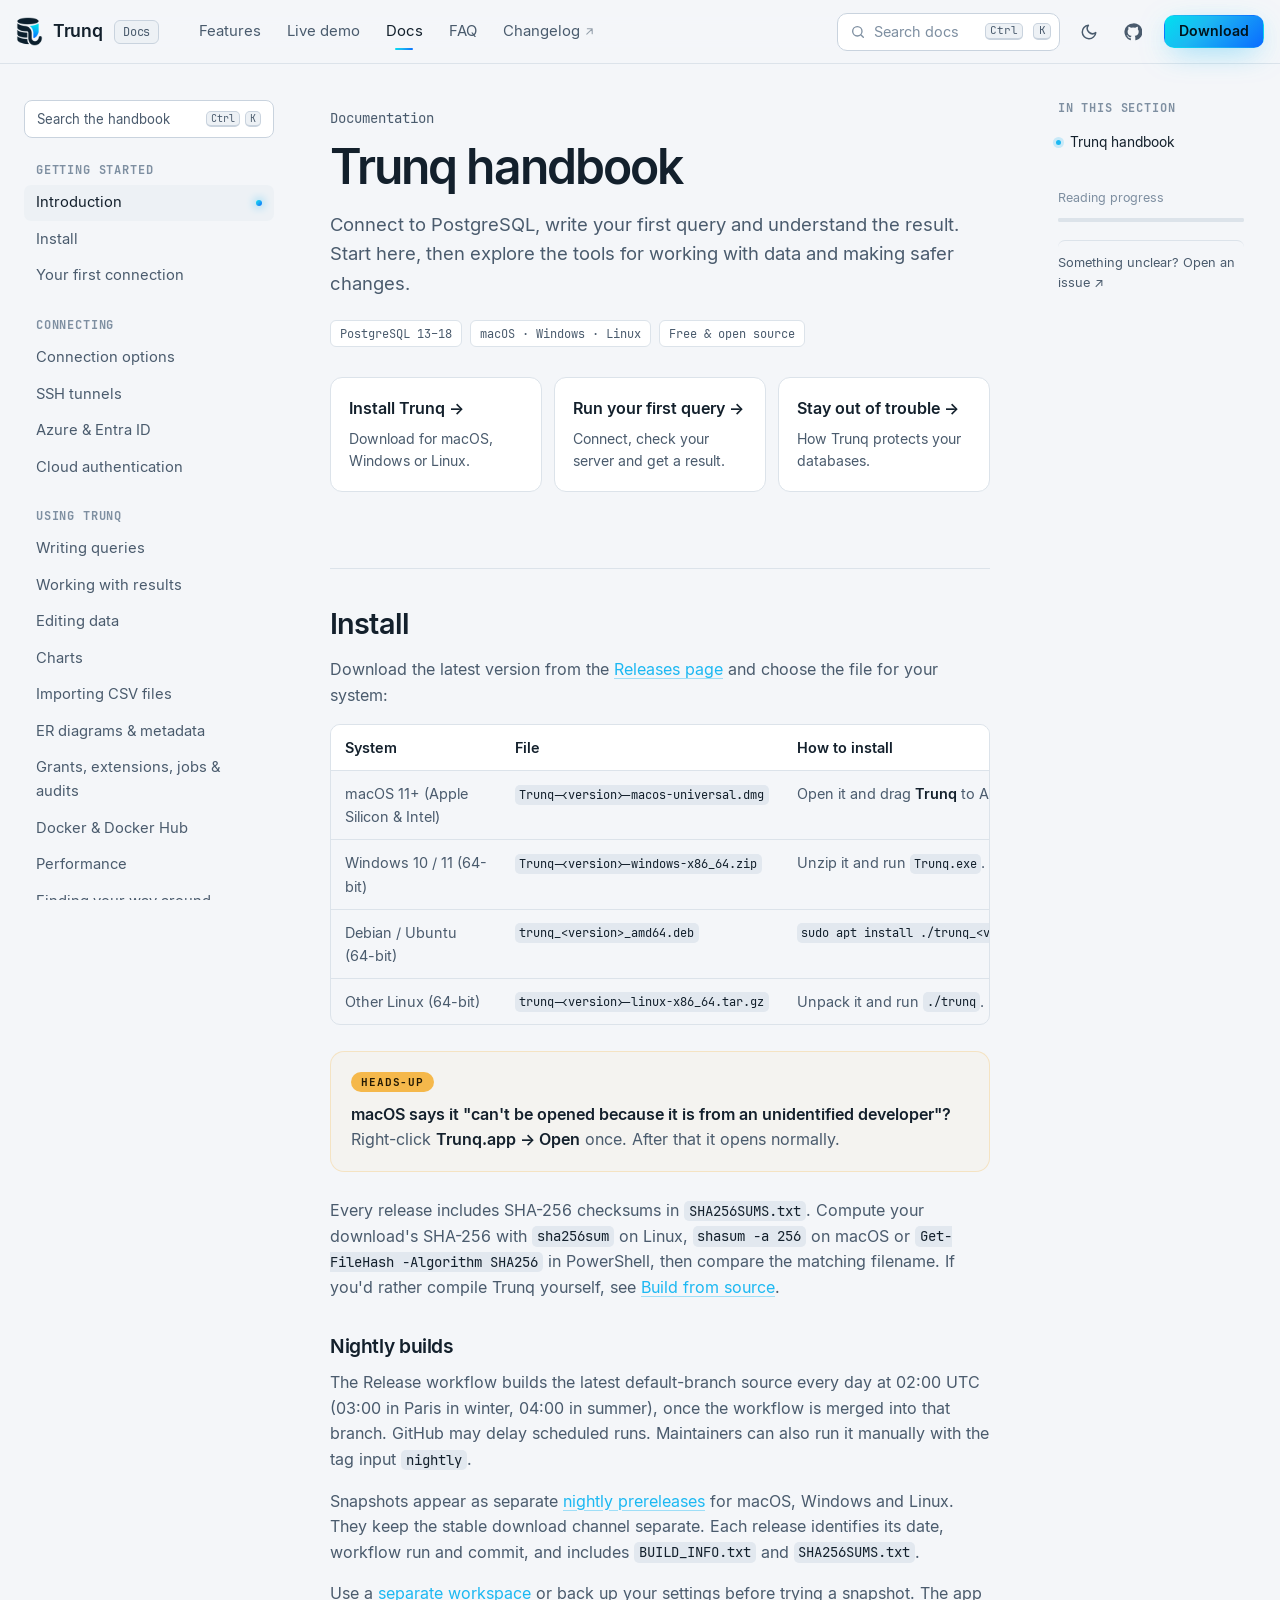
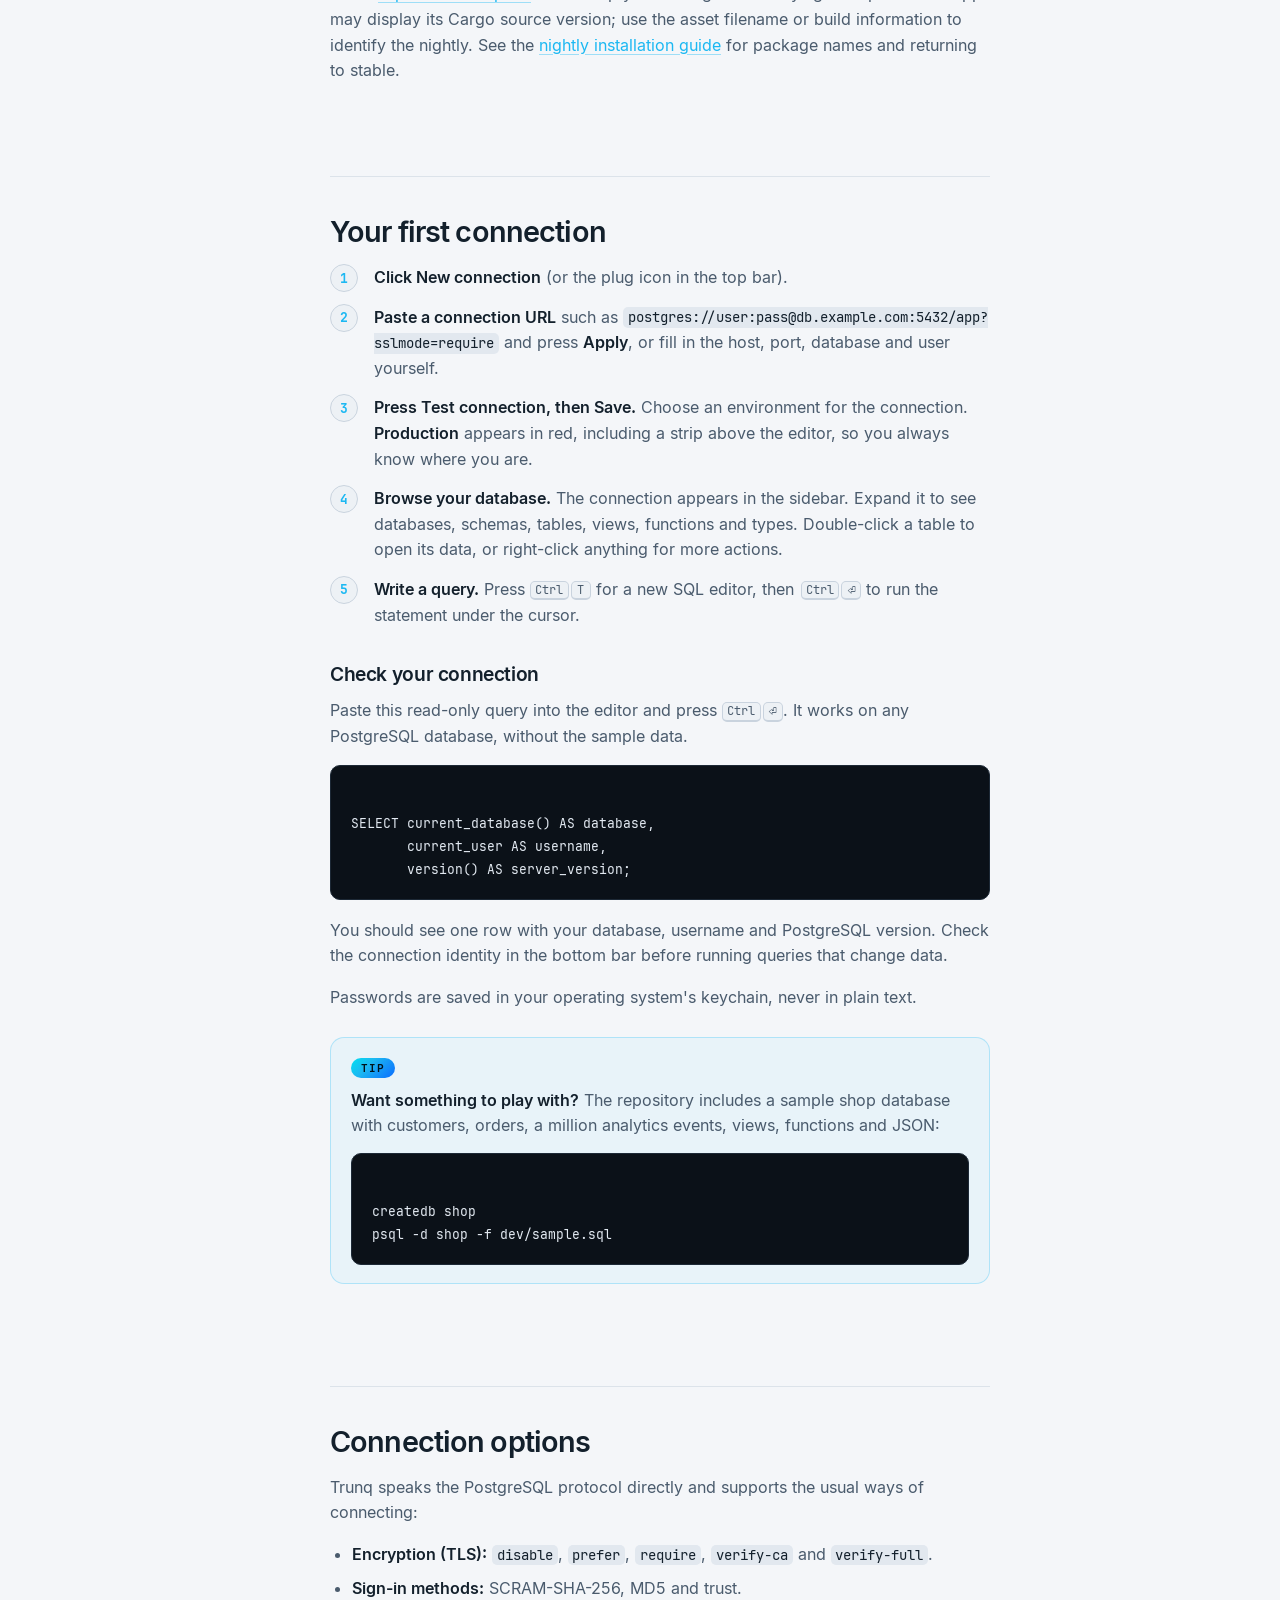
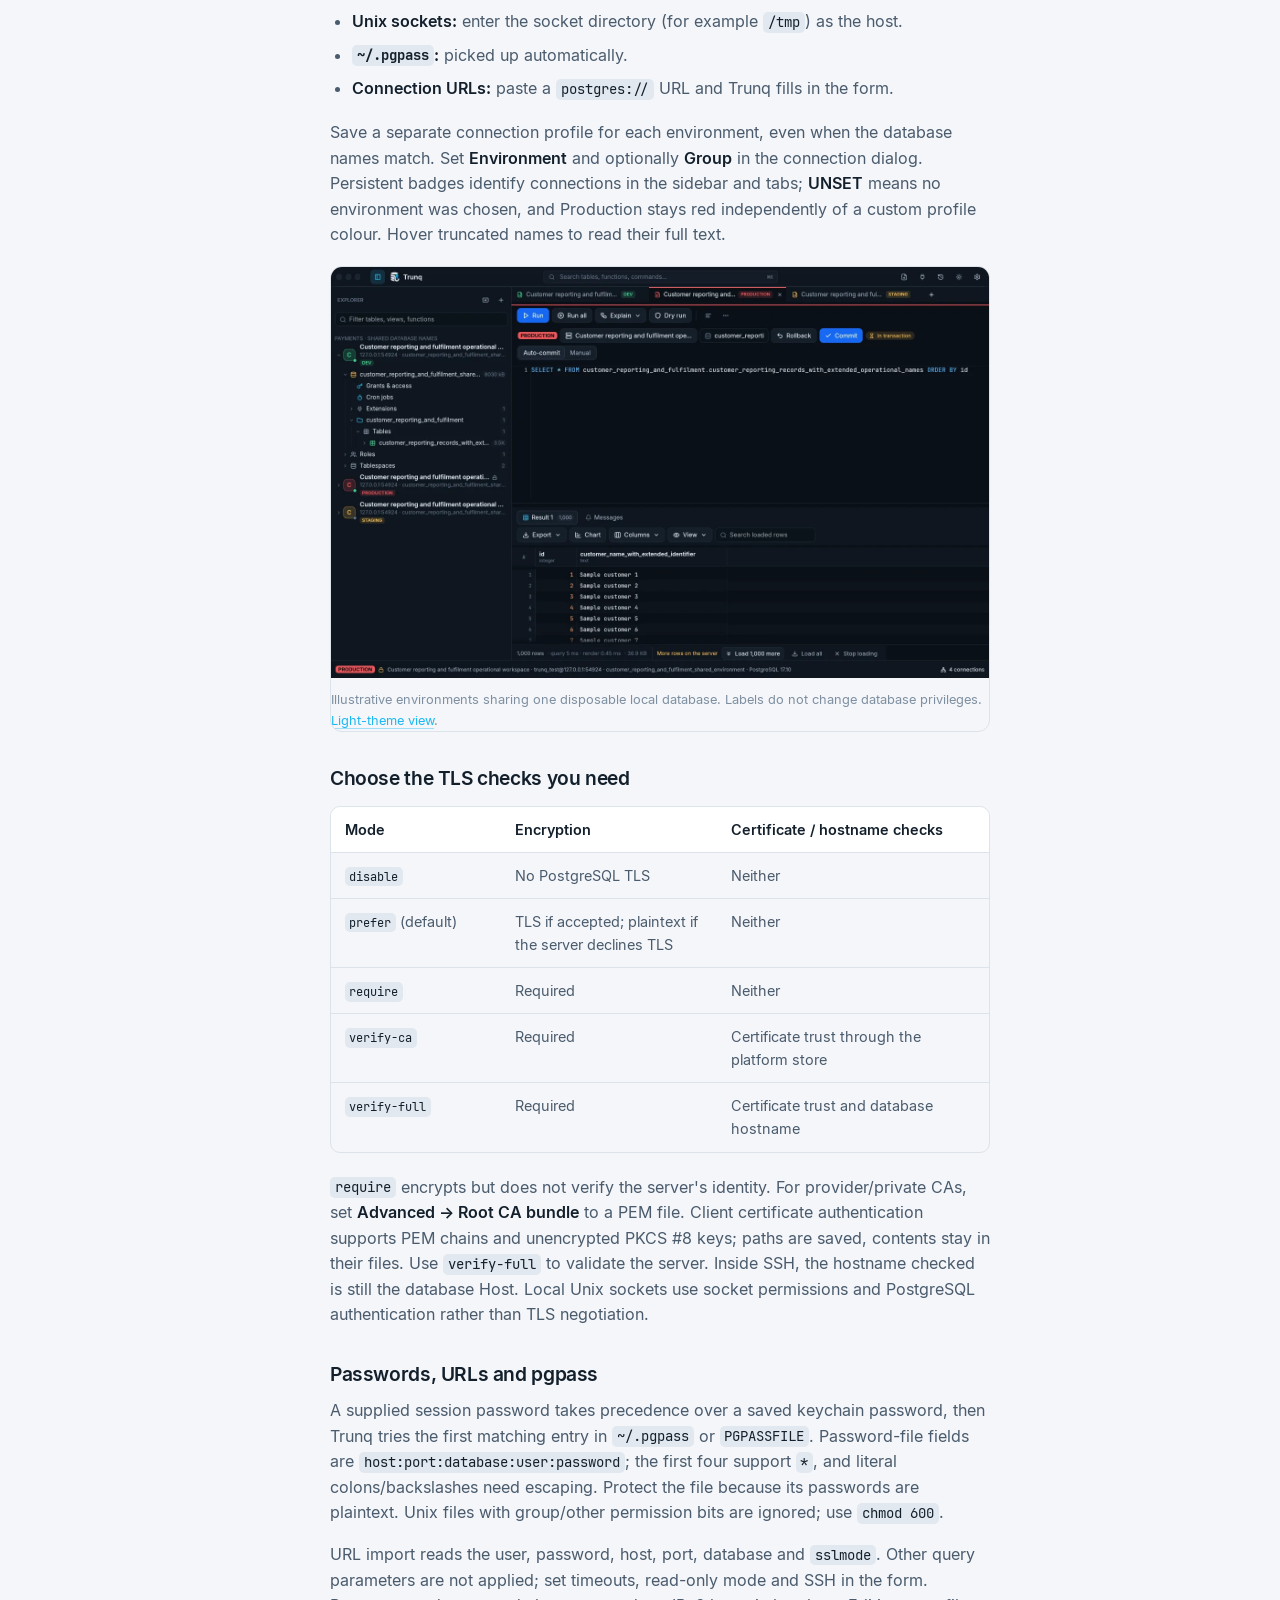
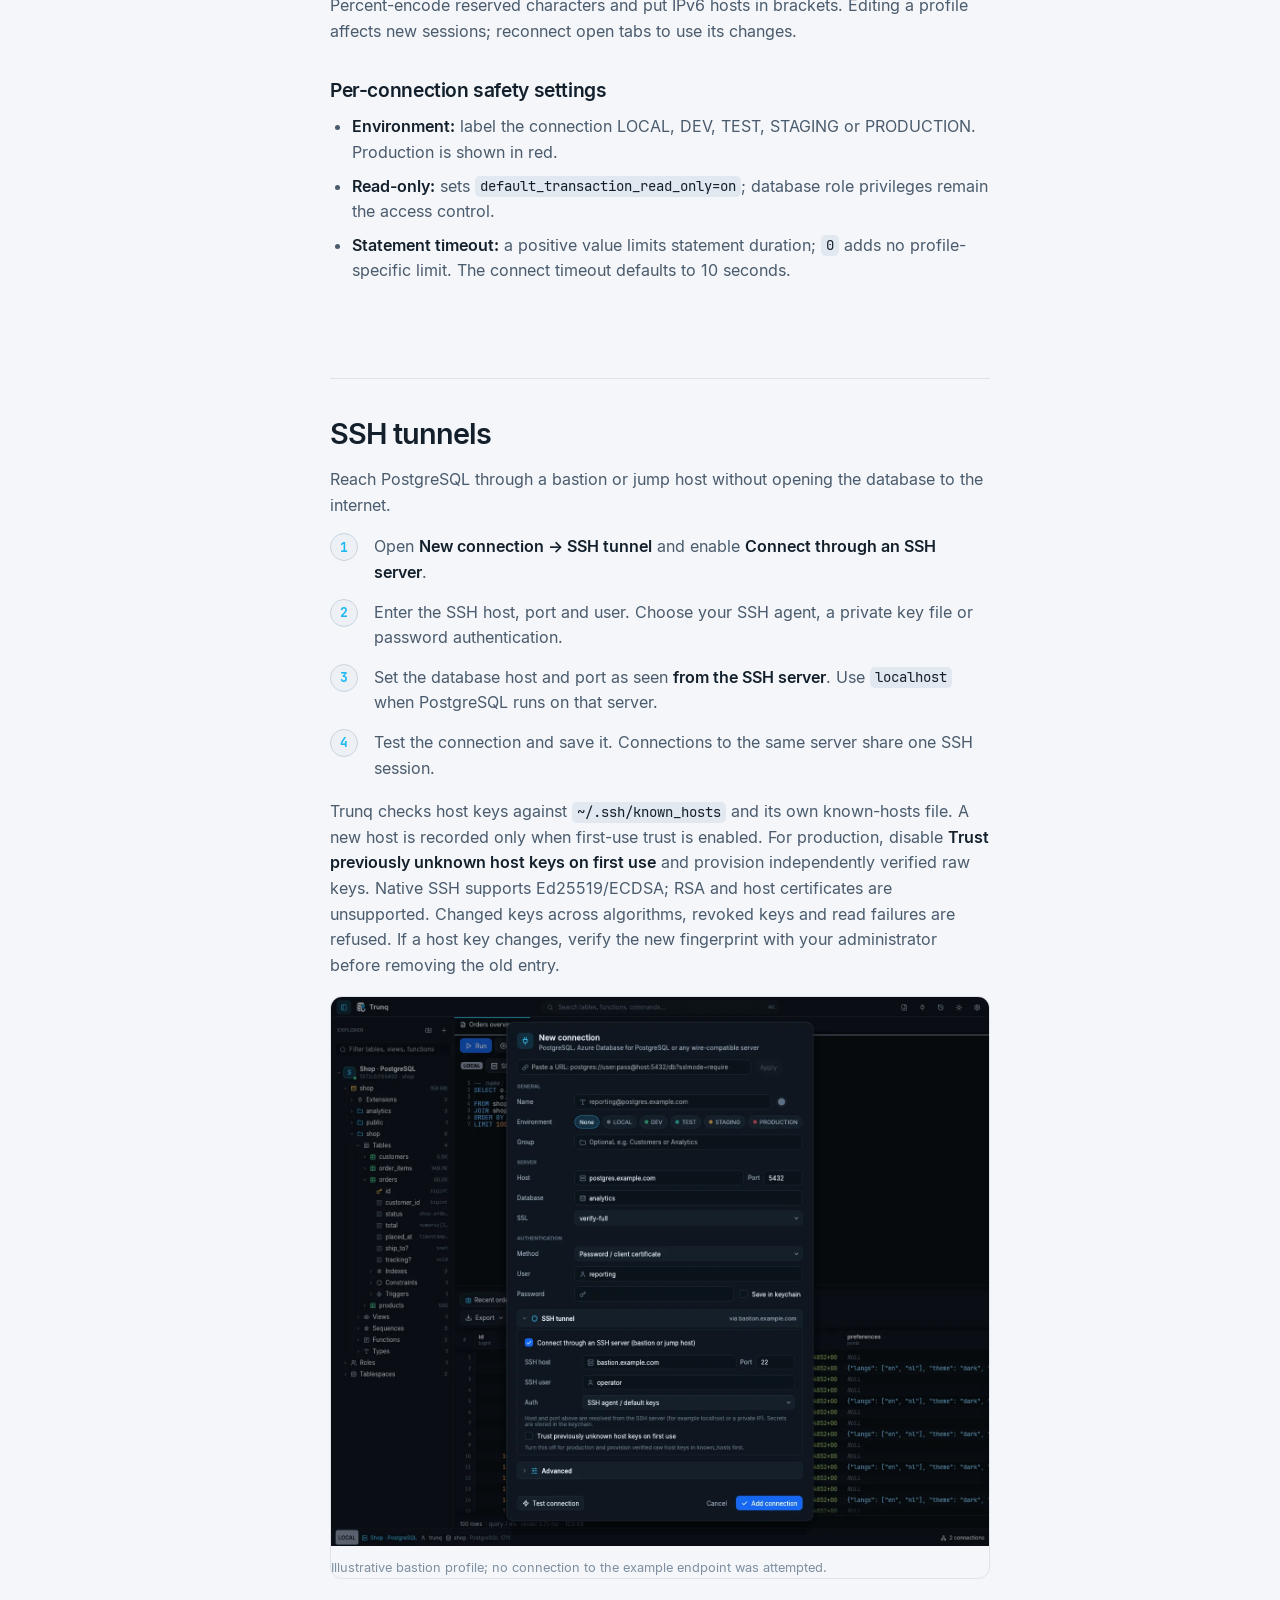
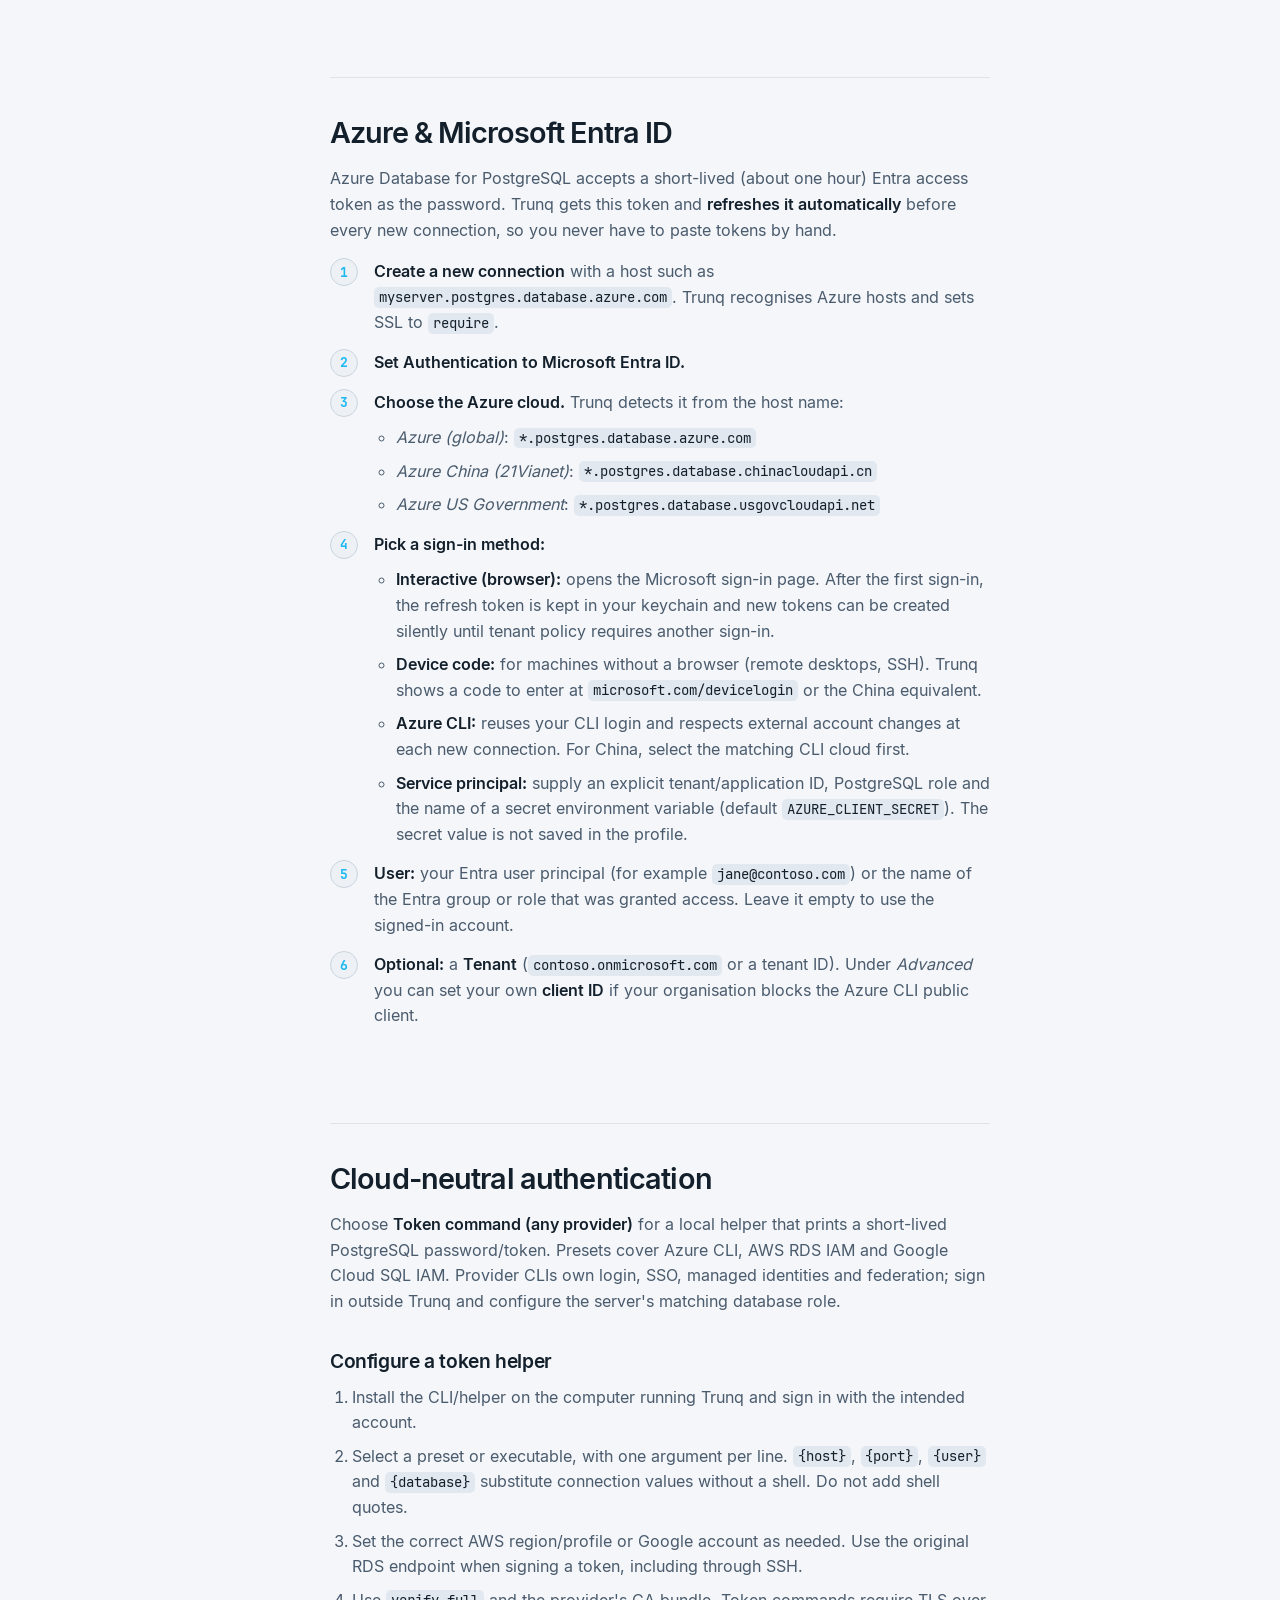
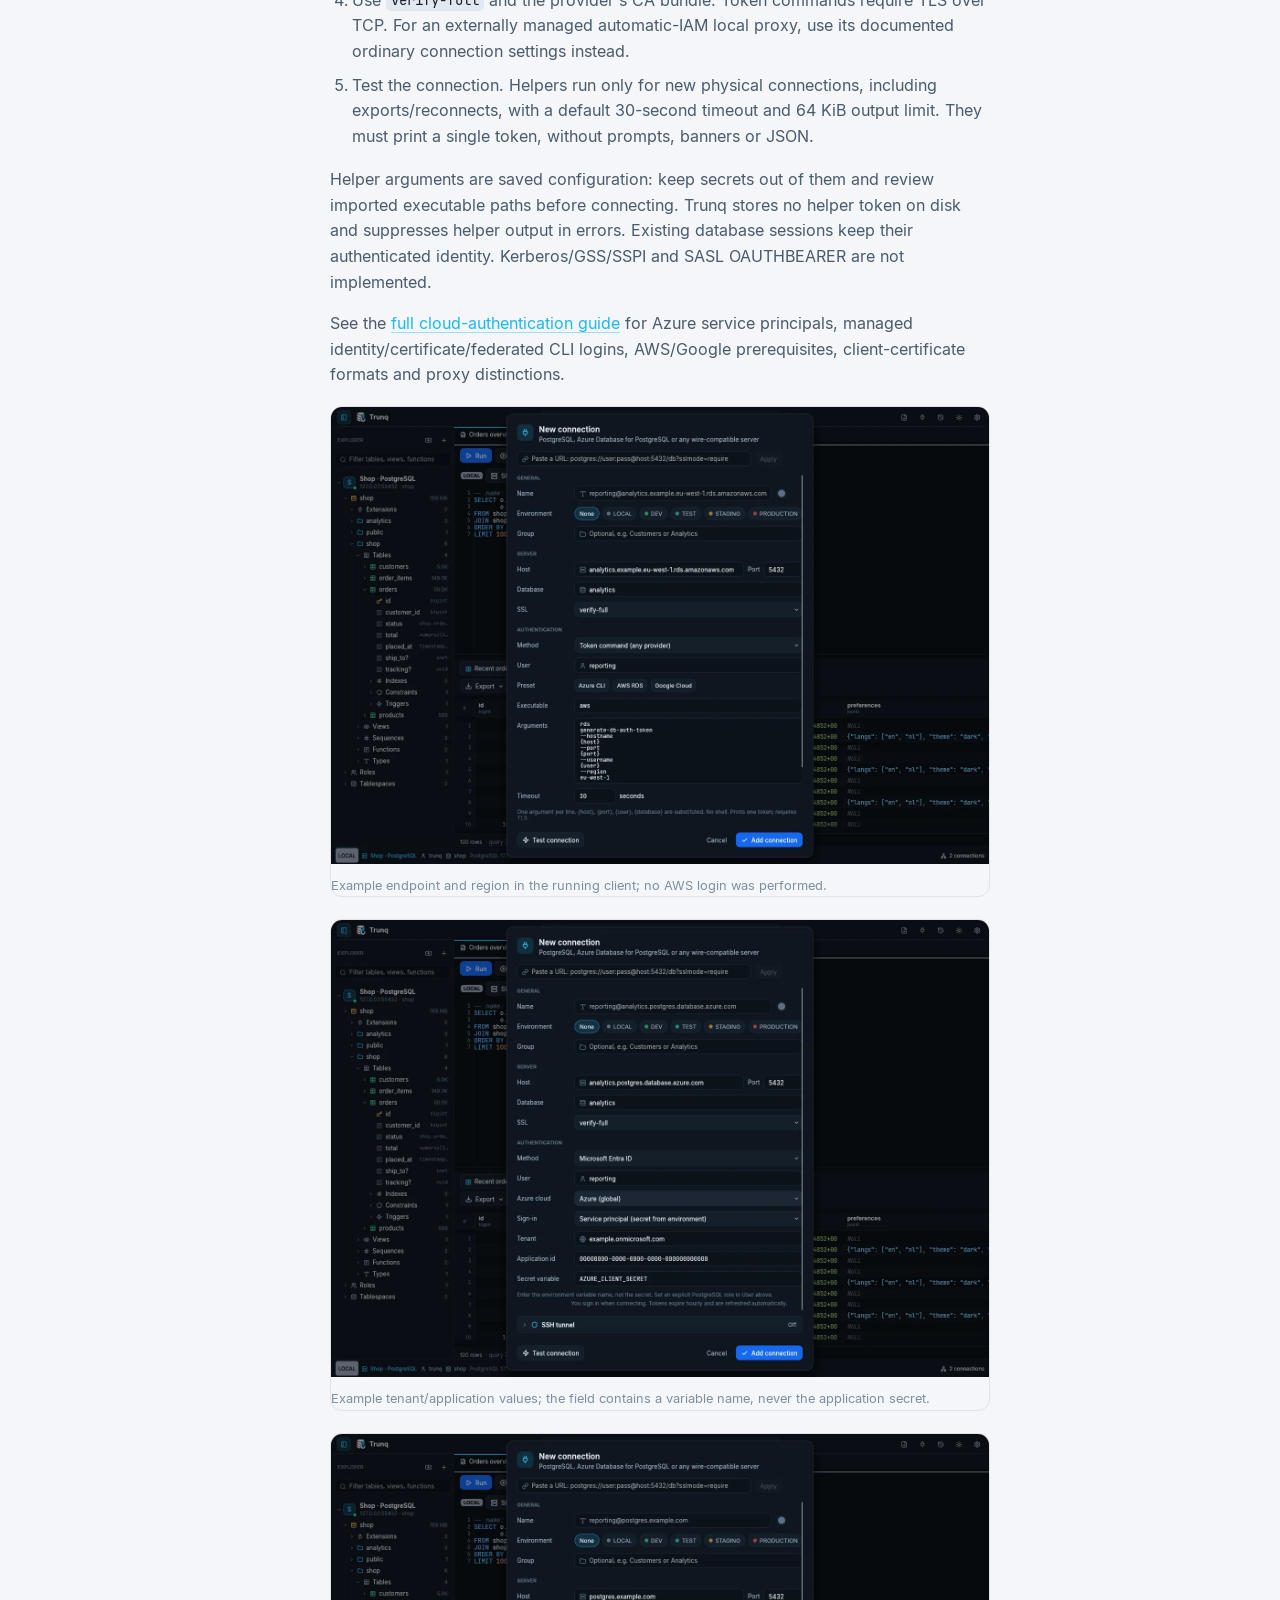
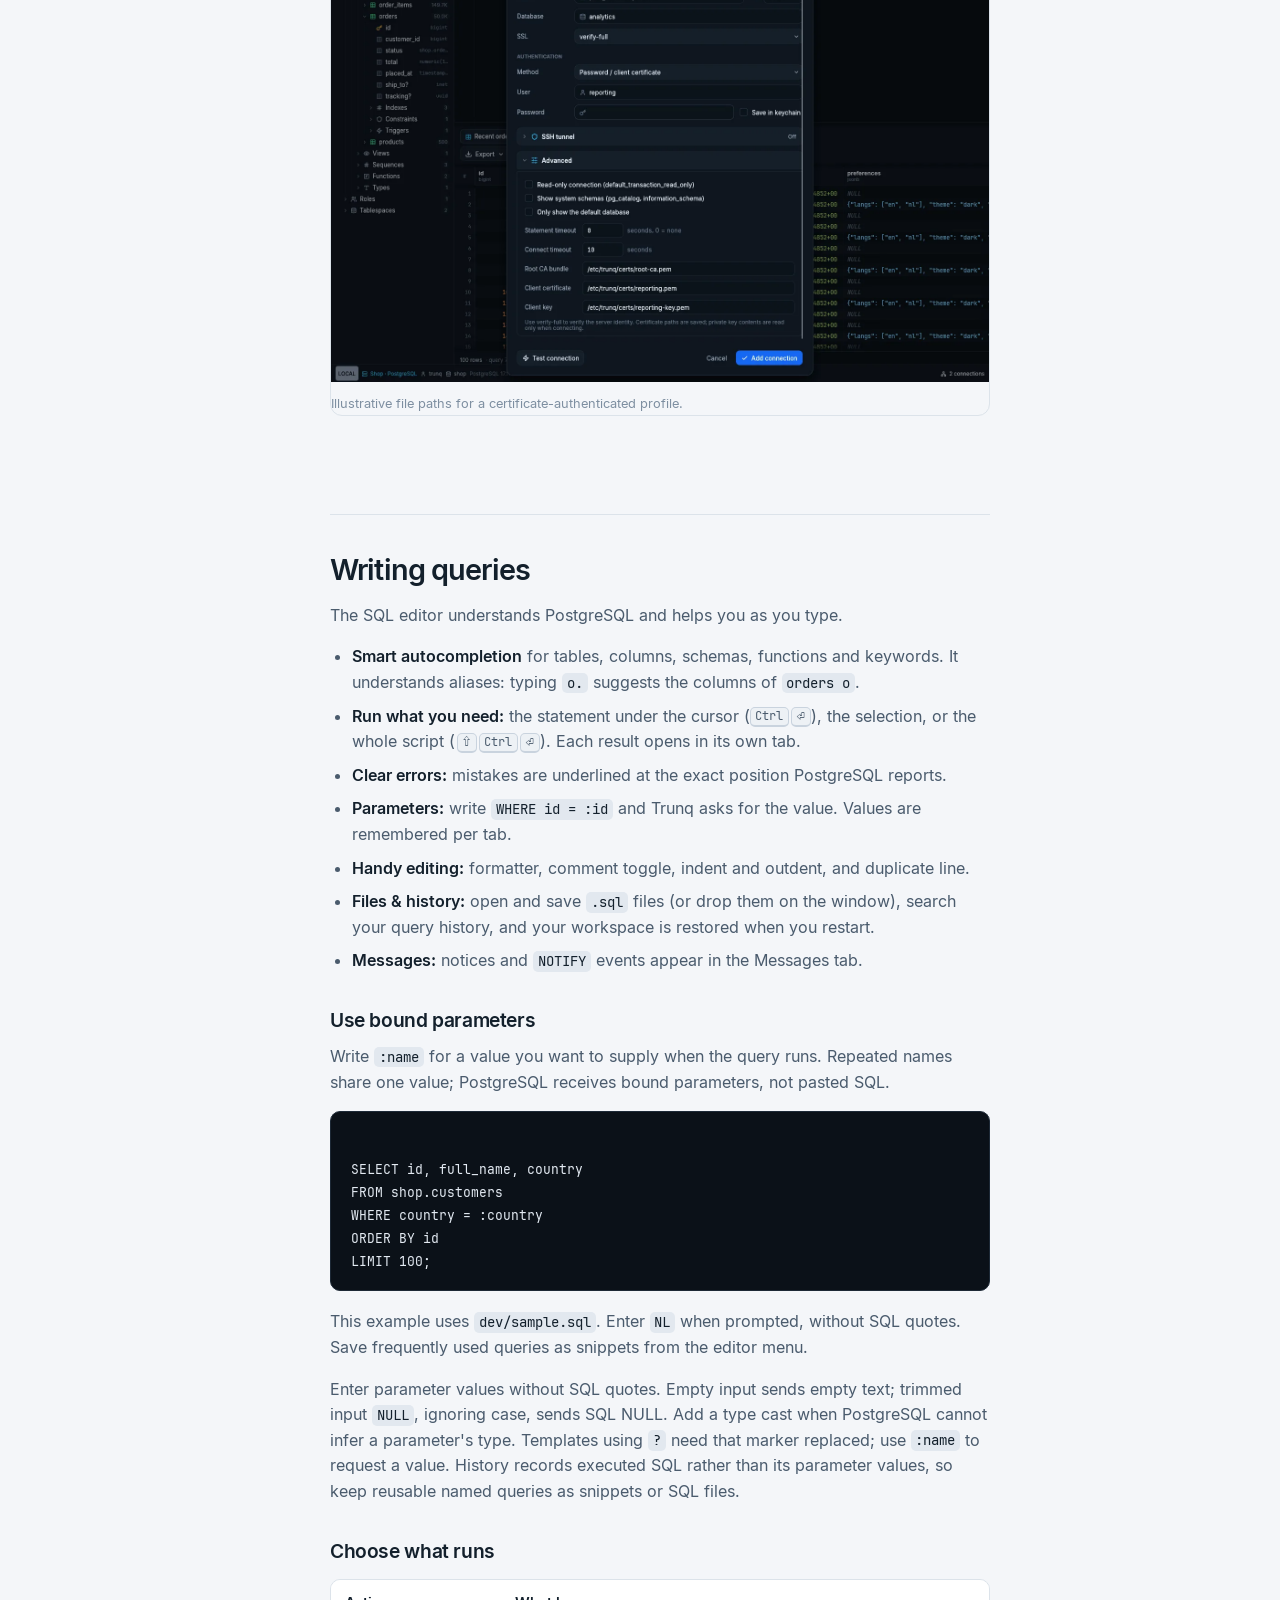
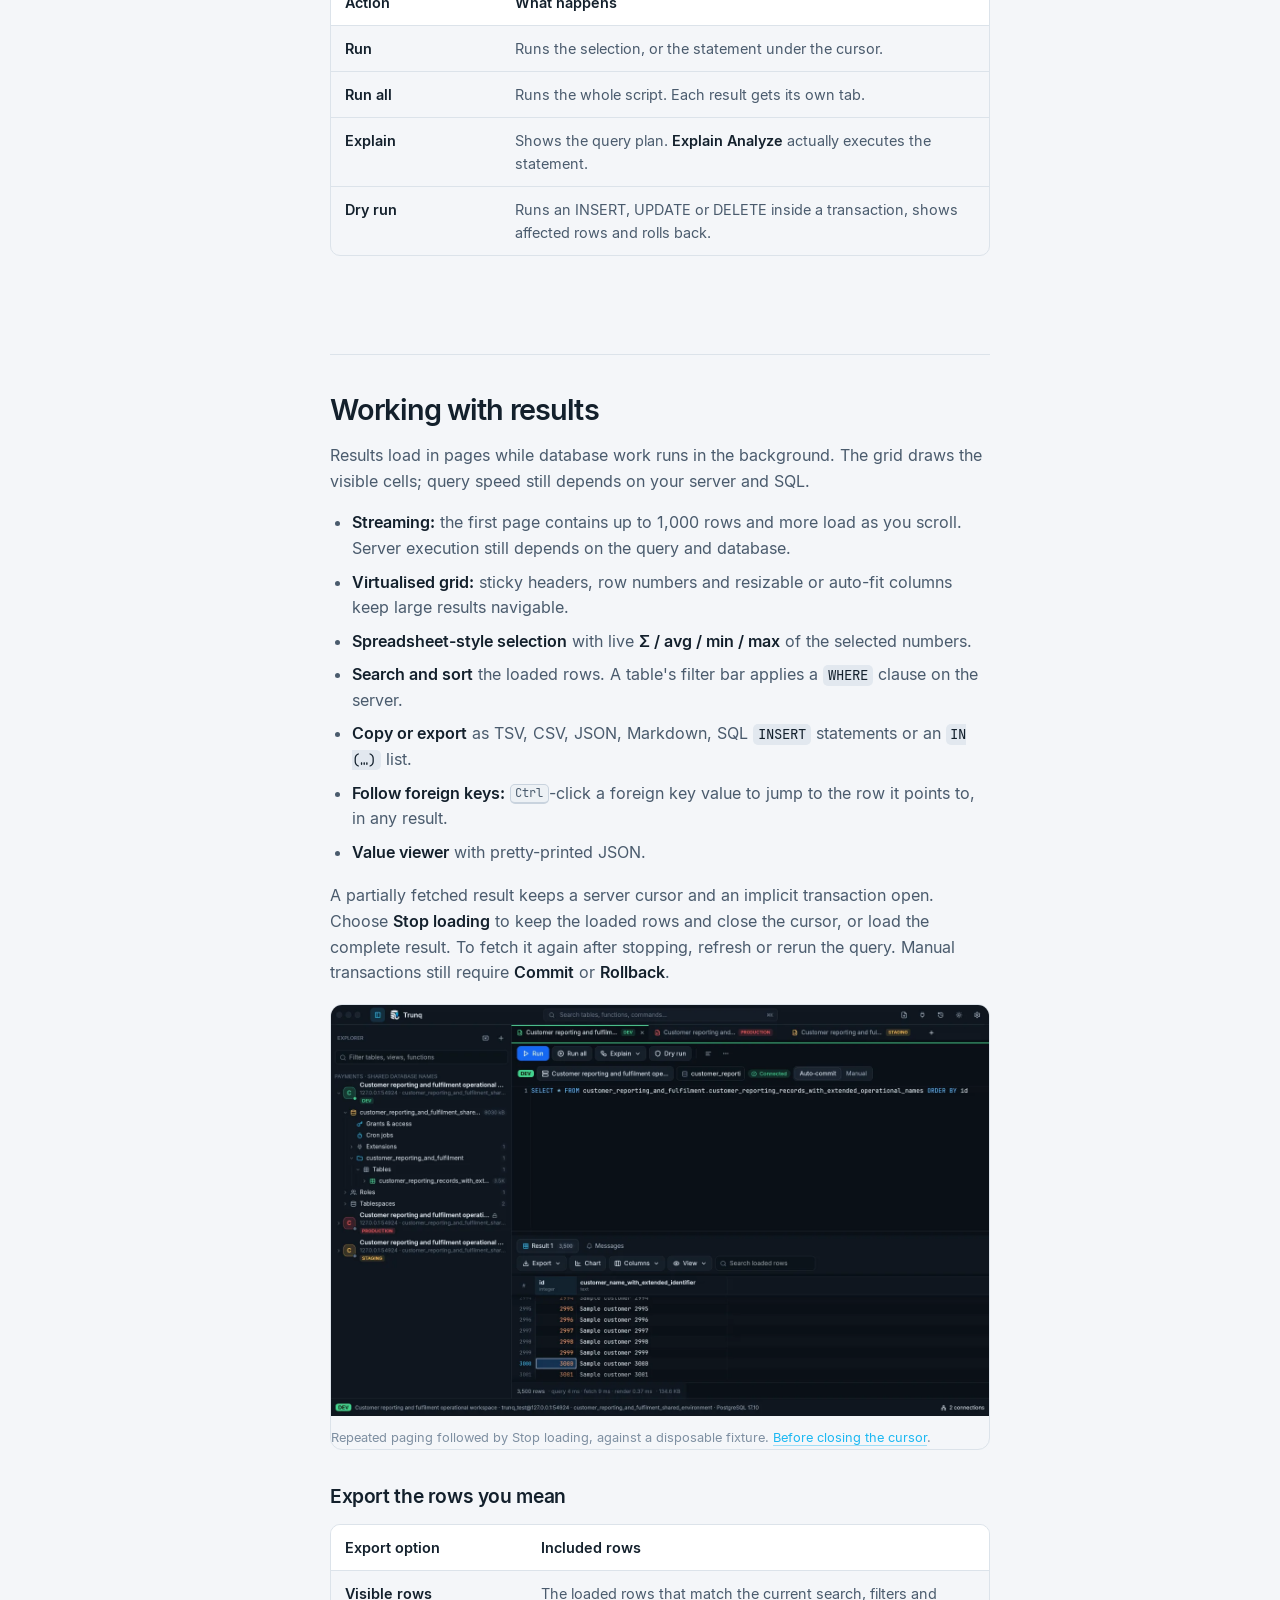
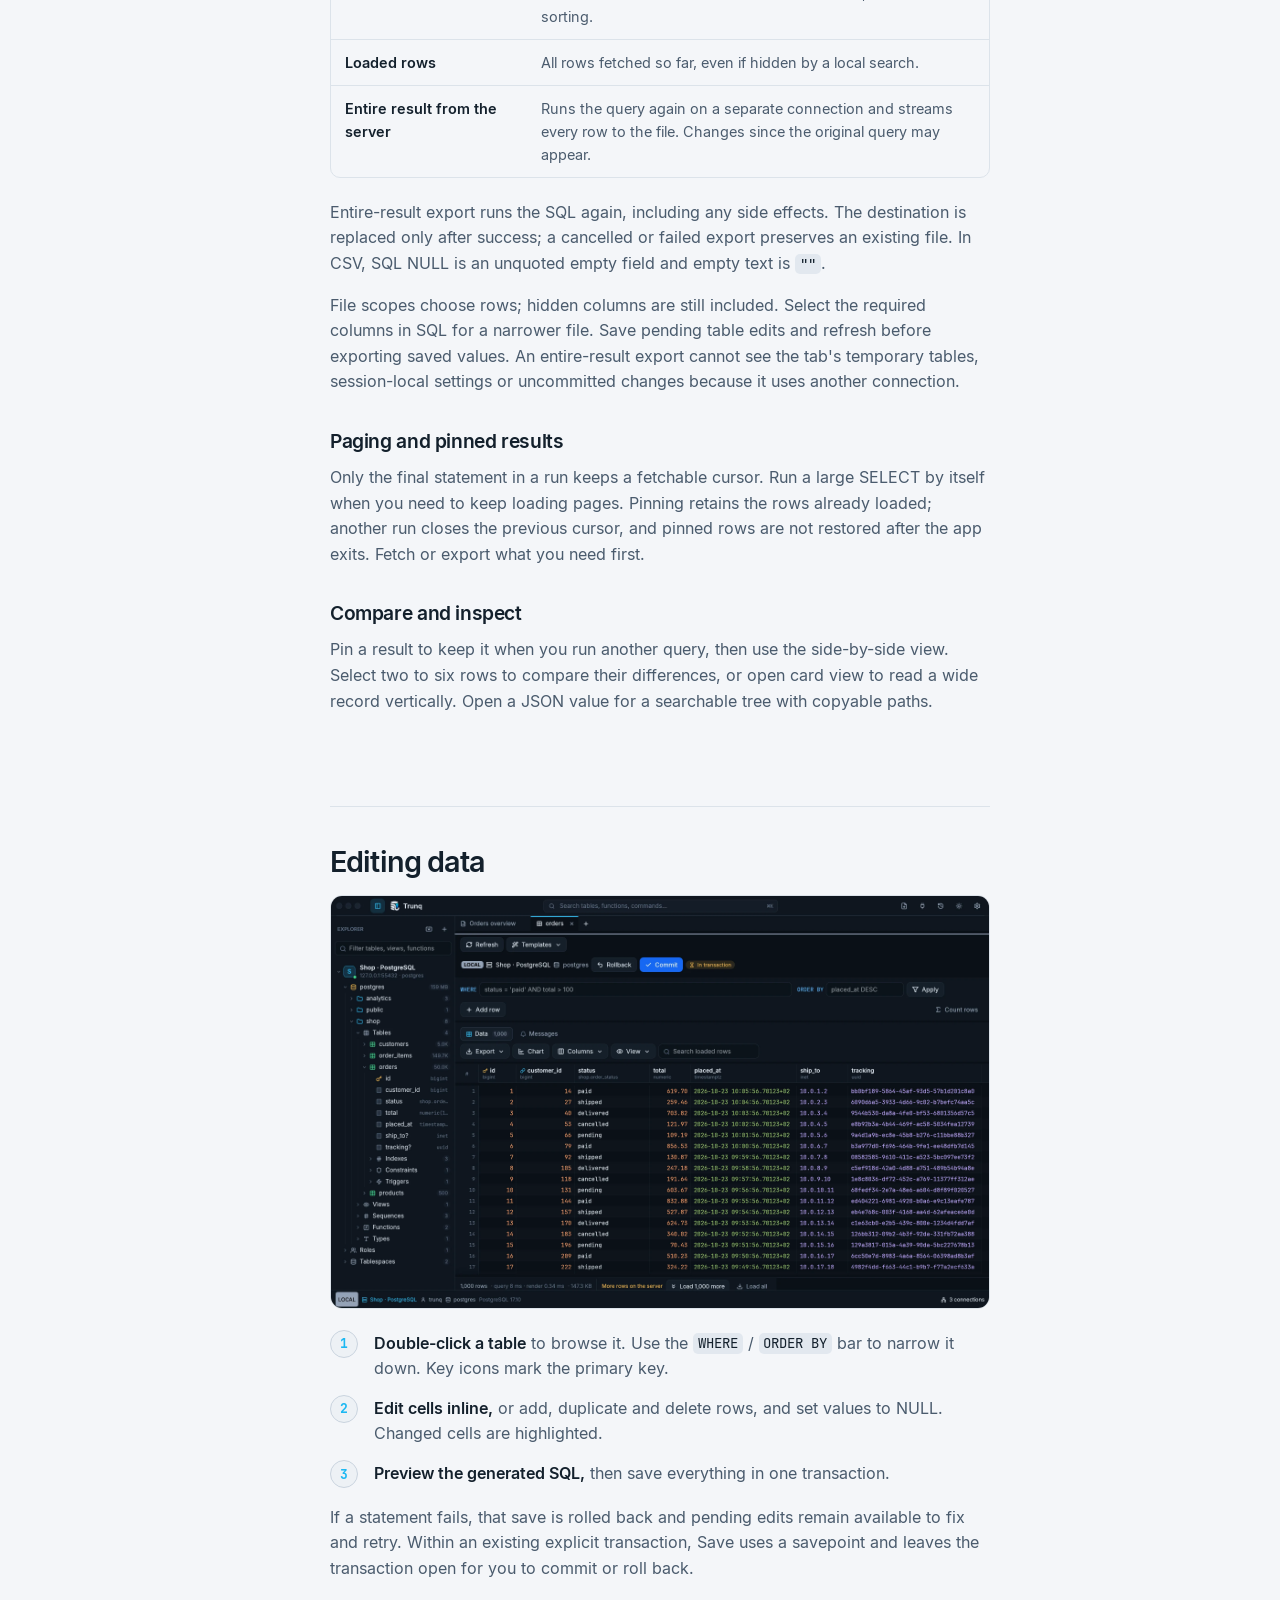
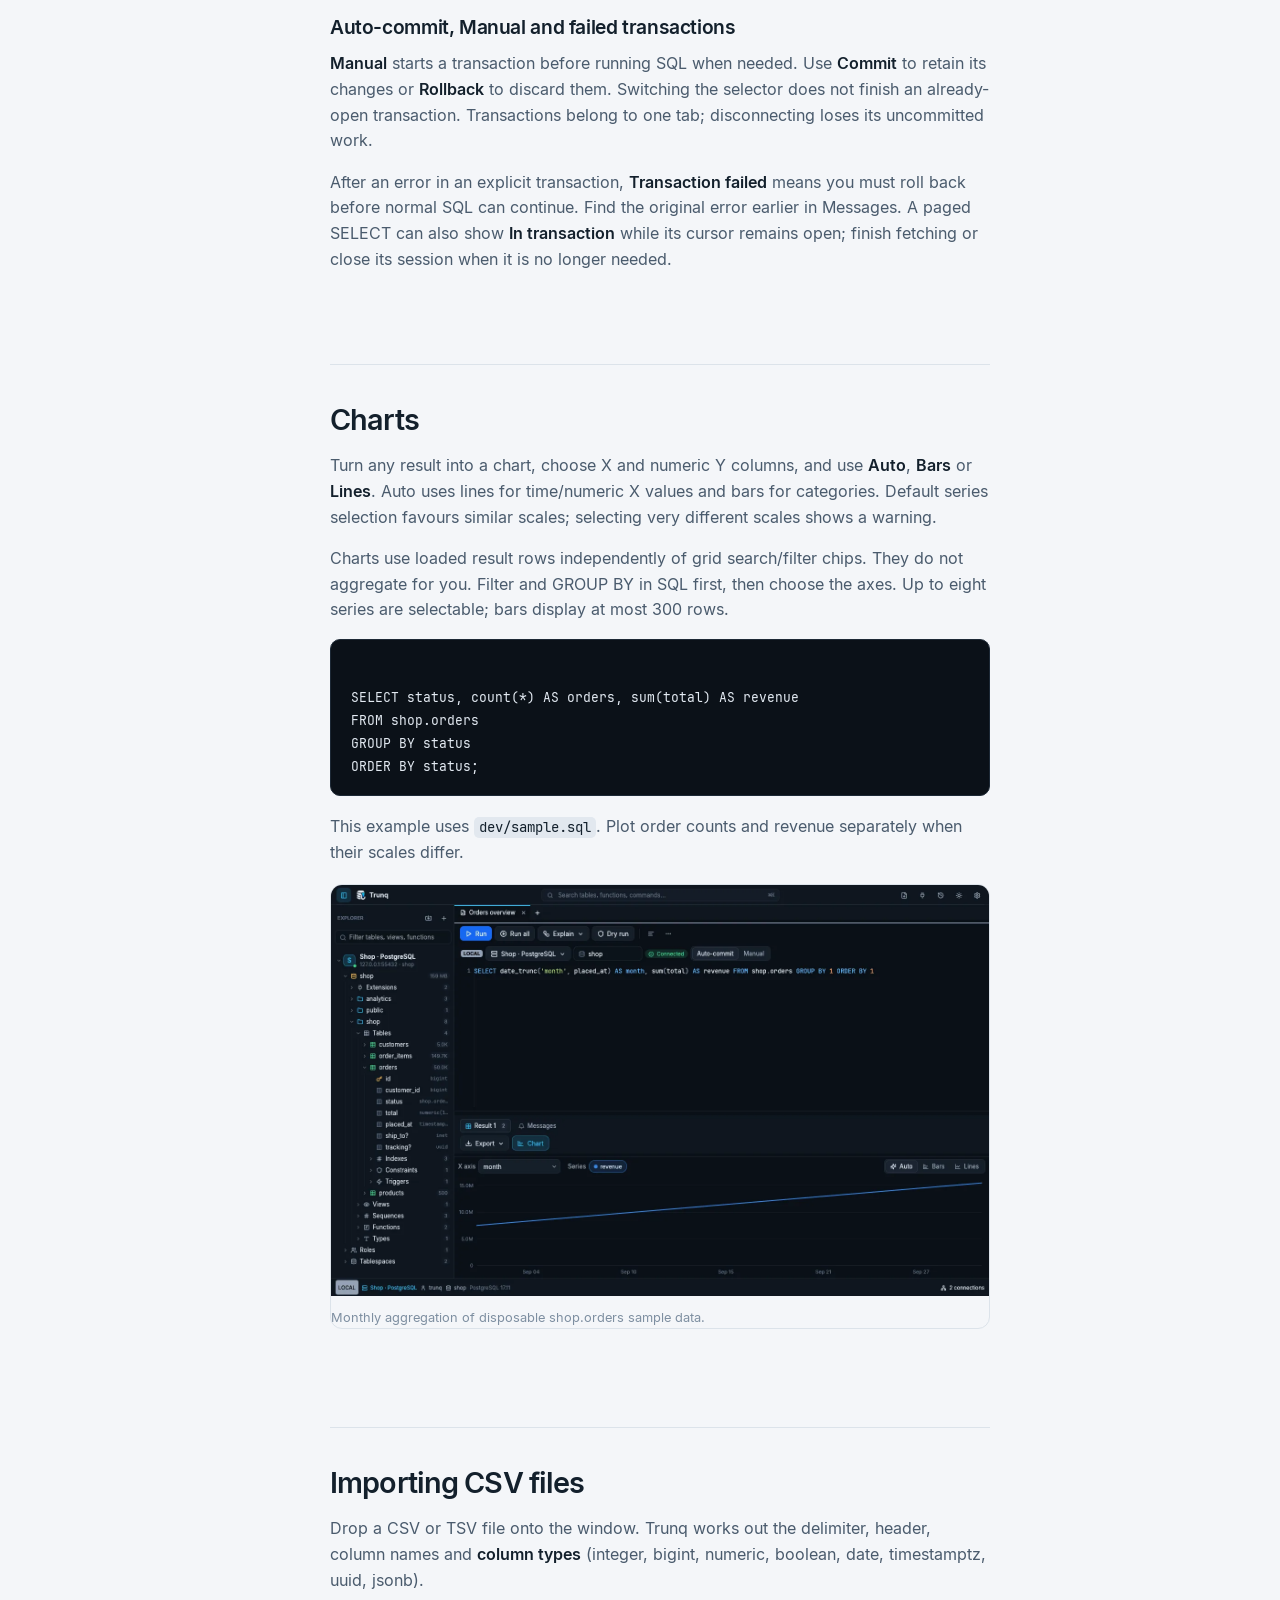
==== commit dbf27fb3: "Merge main and preserve browser client and query fixes" ====
--- a/website/docs/index.html
+++ b/website/docs/index.html
@@ -191,6 +191,8 @@
         <li><b><code>~/.pgpass</code>:</b> picked up automatically.</li>
         <li><b>Connection URLs:</b> paste a <code>postgres://</code> URL and Trunq fills in the form.</li>
       </ul>
+      <p>Save a separate connection profile for each environment, even when the database names match. Set <b>Environment</b> and optionally <b>Group</b> in the connection dialog. Persistent badges identify connections in the sidebar and tabs; <b>UNSET</b> means no environment was chosen, and Production stays red independently of a custom profile colour. Hover truncated names to read their full text.</p>
+      <figure class="doc__shot"><img src="../assets/shots/connection-environments.webp" alt="DEV, PRODUCTION and STAGING badges remain visible with long connection names" width="1440" height="900" loading="lazy"><figcaption>Illustrative environments sharing one disposable local database. Labels do not change database privileges. <a href="../assets/shots/connection-environments-light.webp">Light-theme view</a>.</figcaption></figure>
       <h3 id="tls-modes">Choose the TLS checks you need</h3>
       <div class="table-wrap"><table>
         <thead><tr><th>Mode</th><th>Encryption</th><th>Certificate / hostname checks</th></tr></thead>
@@ -319,6 +321,8 @@
         <li><b>Follow foreign keys:</b> <kbd data-mod>⌘</kbd>-click a foreign key value to jump to the row it points to, in any result.</li>
         <li><b>Value viewer</b> with pretty-printed JSON.</li>
       </ul>
+      <p>A partially fetched result keeps a server cursor and an implicit transaction open. Choose <b>Stop loading</b> to keep the loaded rows and close the cursor, or load the complete result. To fetch it again after stopping, refresh or rerun the query. Manual transactions still require <b>Commit</b> or <b>Rollback</b>.</p>
+      <figure class="doc__shot"><img src="../assets/shots/paging-stopped.webp" alt="Three thousand loaded rows remain after closing the paged cursor and its automatic transaction" width="1440" height="900" loading="lazy"><figcaption>Repeated paging followed by Stop loading, against a disposable fixture. <a href="../assets/shots/paging-more-rows.webp">Before closing the cursor</a>.</figcaption></figure>
       <h3 id="export-scope">Export the rows you mean</h3>
       <div class="table-wrap"><table>
         <thead><tr><th>Export option</th><th>Included rows</th></tr></thead>
@@ -385,9 +389,11 @@
       <h2 id="administration">Grants, extensions, scheduled jobs &amp; audits</h2>
       <p>Right-click a database → <b>Database tools</b>, or search the command palette. Tools open editable SQL for review. The database tree now shows installed extensions, event triggers and publications; schema types are searchable.</p>
       <h3 id="grant-access">Inspect grants and trace access</h3>
-      <p>Open <b>Grants &amp; access</b> under a database, from its context menu or the command palette. Filter by role, schema, object type, PUBLIC access and grant option. Select a row to inspect its owner, grantor and membership path; NO INHERIT paths are marked separately. Default privileges for future objects have their own view.</p>
-      <p>The <b>Privilege</b> column lists each concrete right: <code>SELECT</code> reads, <code>INSERT</code> adds rows, <code>UPDATE</code> changes rows and <code>DELETE</code> removes rows. Other rights include <code>USAGE</code>, <code>CREATE</code>, <code>EXECUTE</code> and database <code>CONNECT</code>, depending on the object type.</p>
-      <p><code>GRANT ALL</code> expands into the individual rights available for that object and server version. <b>WITH GRANT OPTION</b> allows passing a right onward and is separate from ALL. Search for a right such as SELECT or INSERT to narrow the list. The view is an ACL snapshot, not a historical audit or a complete effective-access calculation; ownership, RLS and other prerequisites still matter. Copy GRANT SQL or open REVOKE SQL for review; browsing does not execute changes.</p>
+      <p>Open <b>Grants &amp; access</b> under a database, from its context menu or the command palette. Choose <b>Inspect role</b>, then select an object/recipient row. Permissions are grouped into badges, with a neutral outline and slim accent marker for the selected row. The detail pane sits beside the list in wide windows and below it in compact windows.</p>
+      <p><b>Direct</b> names the inspected role, <b>Inherited</b> follows automatic memberships, <b>PUBLIC</b> applies to every role, and <b>Not inherited</b> marks a membership path that does not automatically pass permissions. Open <b>Filters</b> for schema/type, PUBLIC, grant-option and system-object filters. Default privileges remain separate future-object rules; Memberships explains inheritance, role switching and membership management independently.</p>
+      <p>The <b>Permissions</b> badges summarize concrete rights. Select one in <b>Permission details</b> to read its meaning and generate SQL for only that grant: <code>SELECT</code> reads, <code>INSERT</code> adds rows, <code>UPDATE</code> changes rows and <code>DELETE</code> removes rows. Other rights include <code>USAGE</code>, <code>CREATE</code>, <code>EXECUTE</code> and database <code>CONNECT</code>, depending on the object type.</p>
+      <p><code>GRANT ALL</code> expands into the individual rights available for that object and server version. <b>WITH GRANT OPTION</b> allows passing a right onward and is separate from ALL. Search for a right such as SELECT or INSERT to narrow the list. The view is an ACL snapshot, not a historical audit or a complete effective-access calculation; ownership, RLS and other prerequisites still matter. CSV export preserves each original matching grant record. Copy GRANT SQL or open REVOKE SQL for the selected privilege and recipient; browsing does not execute changes.</p>
+      <figure class="doc__shot"><img src="../assets/shots/grants-dark.webp" alt="Grouped grants with neutral row selection and a readable inherited-access detail pane" width="1440" height="956" loading="lazy"><figcaption>Disposable shop fixture. Each permission remains individually inspectable. <a href="../assets/shots/grants-light.webp">Light theme</a> · <a href="../assets/shots/grants-overview.webp">Overview</a> · <a href="../assets/shots/grants-defaults.webp">Future defaults</a> · <a href="../assets/shots/grants-memberships.webp">Membership options</a> · <a href="../assets/shots/grants-compact.webp">Compact layout</a>.</figcaption></figure>
       <h3 id="extension-management">Inspect and add extensions</h3>
       <p>Right-click a database → <b>Manage extensions…</b>. Search all server-provided extensions by name or description, filter installed/available entries and select an extension. Choose a version and schema, review the displayed SQL, then click <b>Enable extension</b> or <b>Update to selected version</b>. The dependency option is explicit, read-only/recovery connections disable changes, and the manager/browser refresh after success.</p>
       <figure class="doc__shot"><img src="../assets/shots/extensions.webp" alt="Extension manager showing hstore version and SQL preview" width="1440" height="1000" loading="lazy"><figcaption>Real server-provided inventory from the disposable PostgreSQL sample server.</figcaption></figure>
@@ -584,7 +590,7 @@
         <dt>"password authentication failed" or "no password supplied"</dt>
         <dd>Type the password in the field that appears in the sidebar or above the editor. It's remembered for the session, and saved in the keychain if <i>Save in keychain</i> is on.</dd>
         <dt>Azure: <code>AADSTS…</code> errors</dt>
-        <dd>Check the tenant, check that your account (or its group) was added as an Entra admin or role on the server, and check that the right cloud is selected. If your organisation's policy blocks the browser flow, try <i>Device code</i>.</dd>
+        <dd>A fatal SCRAM channel-binding negotiation error mentioning the letter <code>n</code> is fixed in the next Trunq build; update the client and reconnect with TLS enabled. Check the tenant, check that your account (or its group) was added as an Entra admin or role on the server, and check that the right cloud is selected. If your organisation's policy blocks the browser flow, try <i>Device code</i>.</dd>
         <dt>The app window is blank on an old GPU or virtual machine</dt>
         <dd>Start Trunq with <code>WGPU_BACKEND=gl</code> to use OpenGL.</dd>
         <dt>Keychain prompts on macOS</dt>
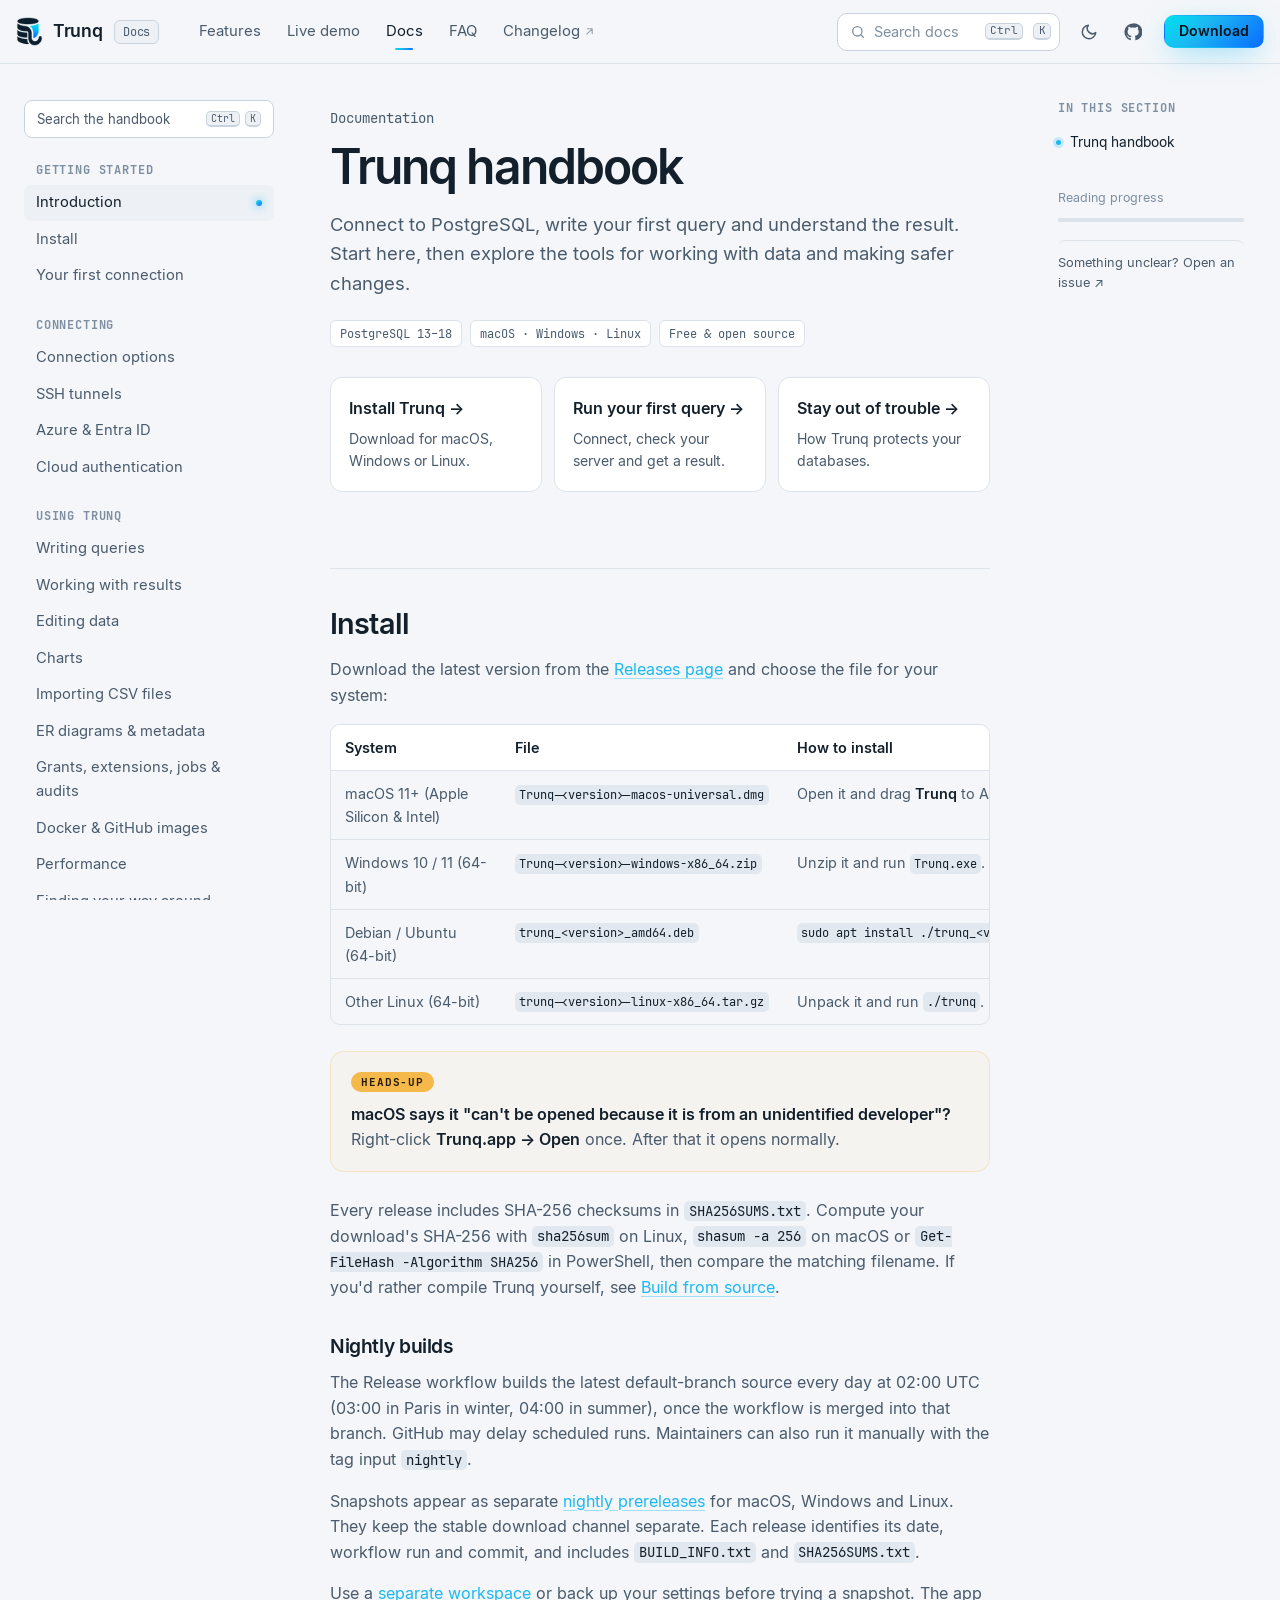
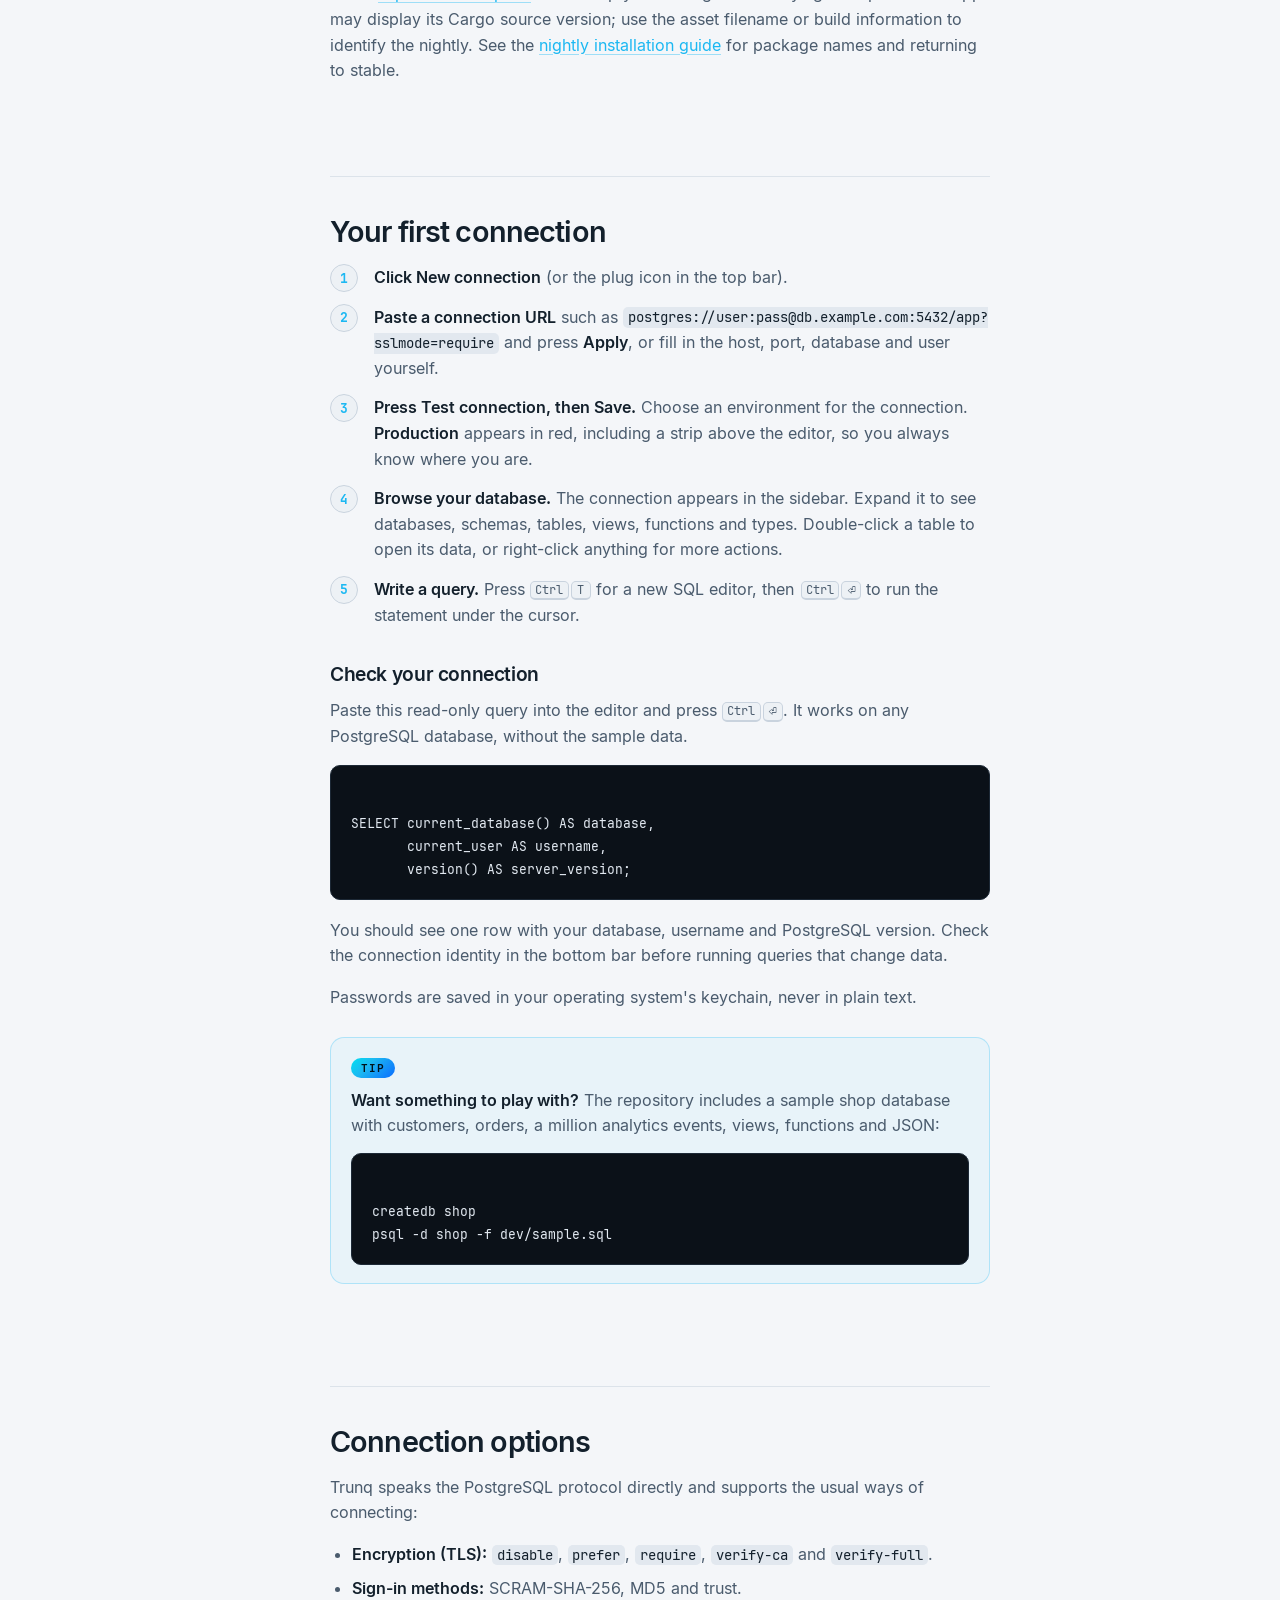
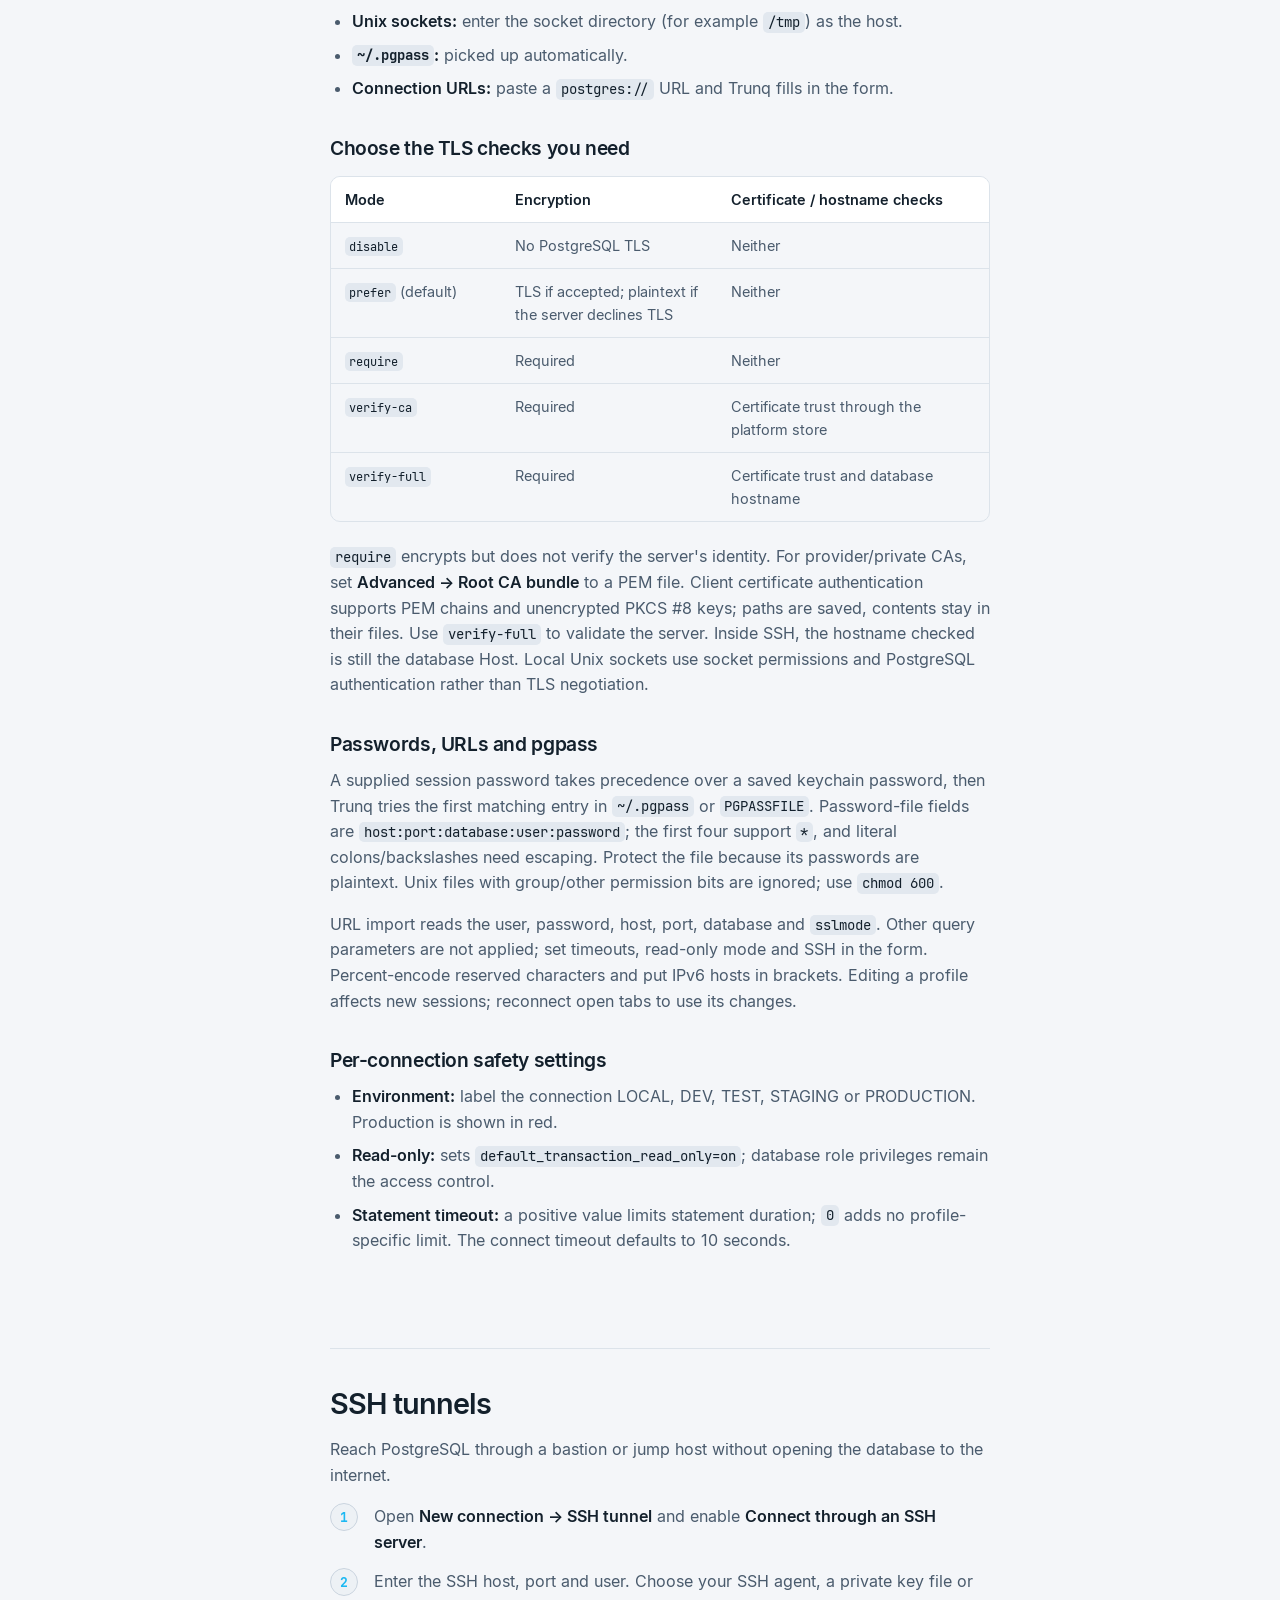
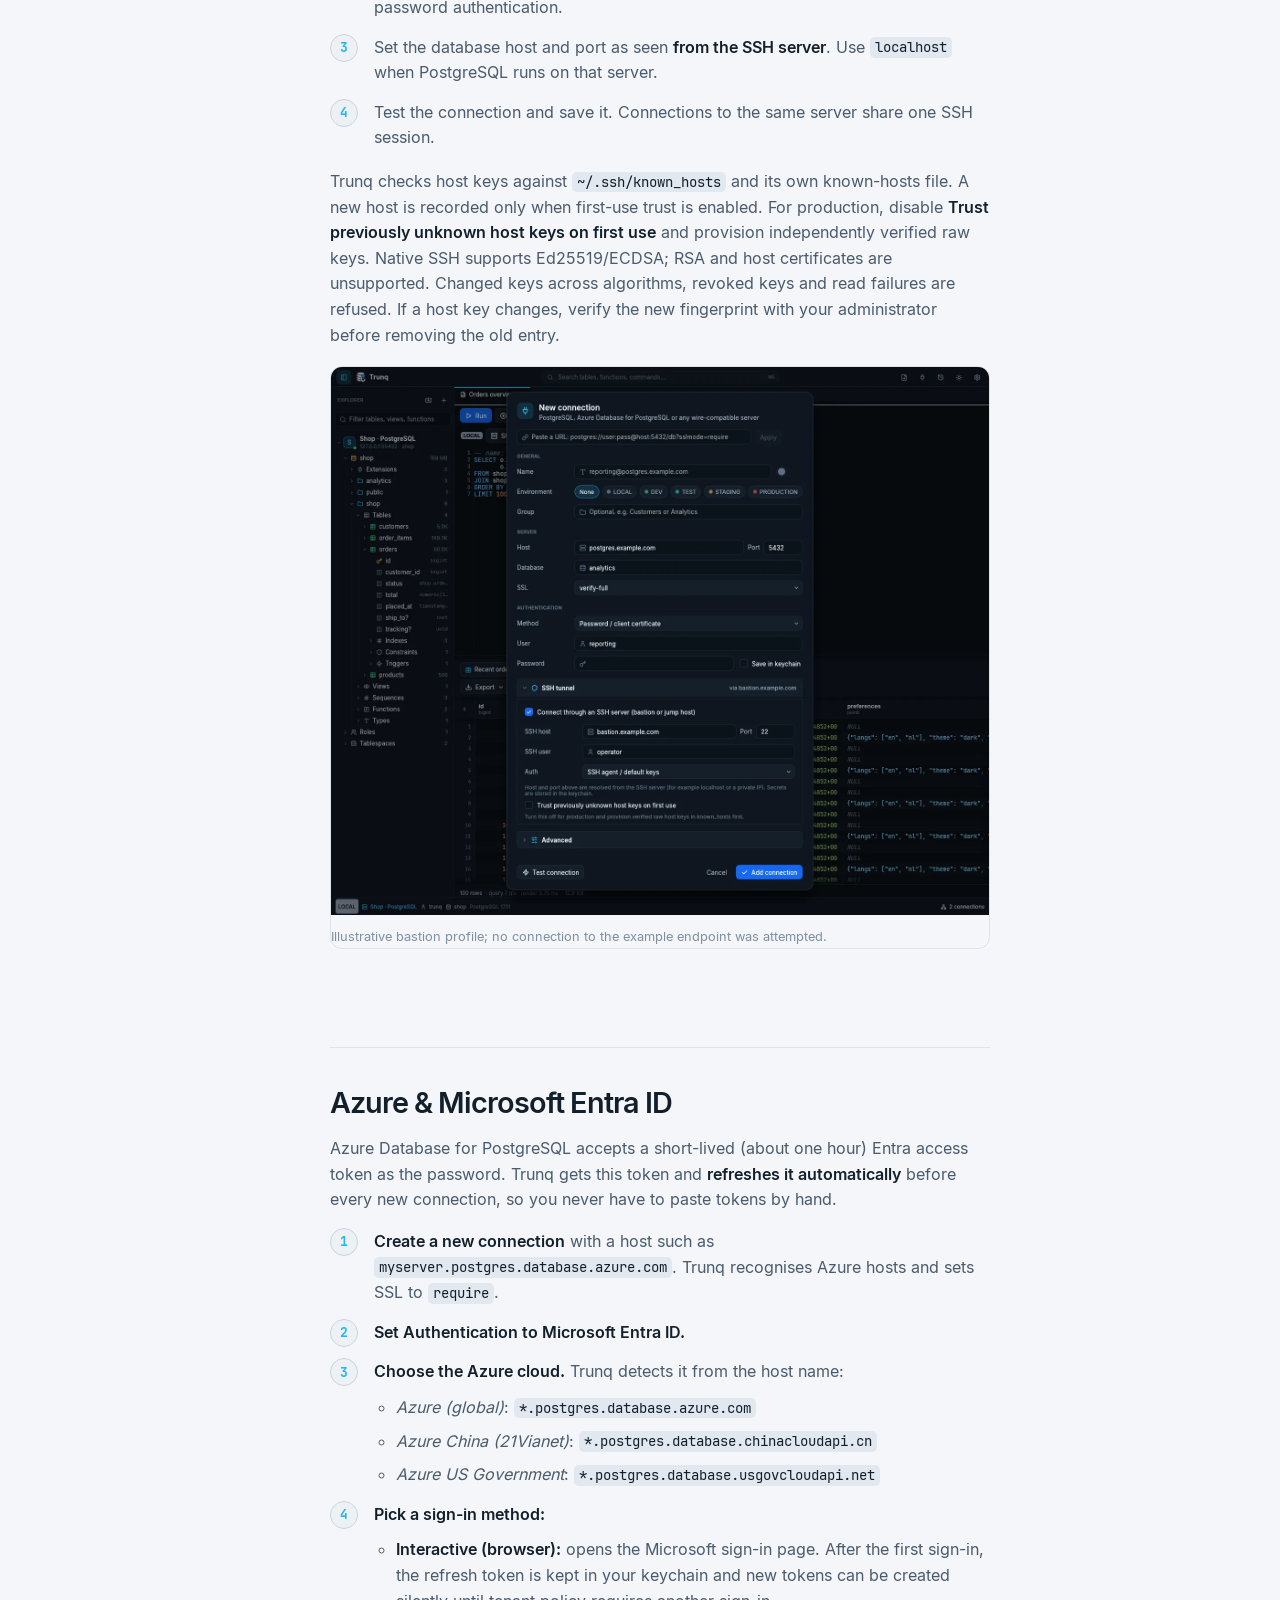
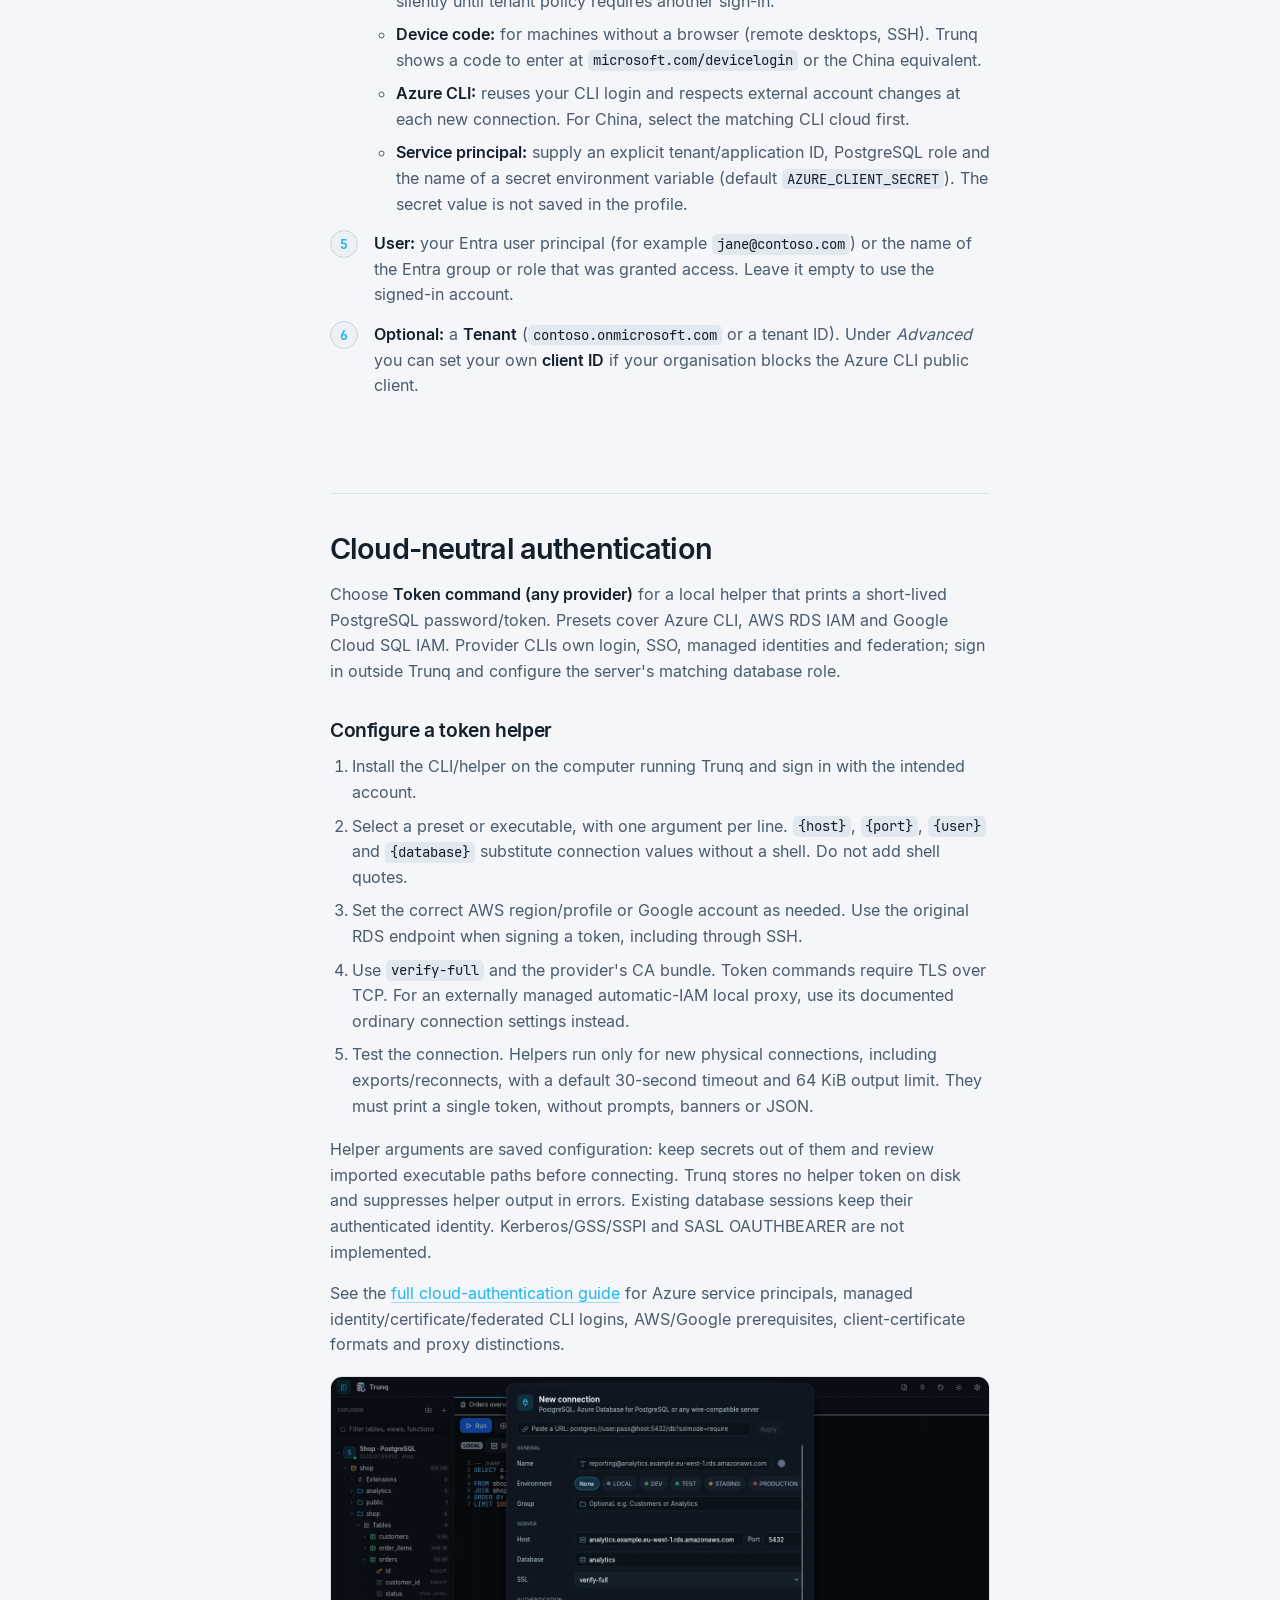
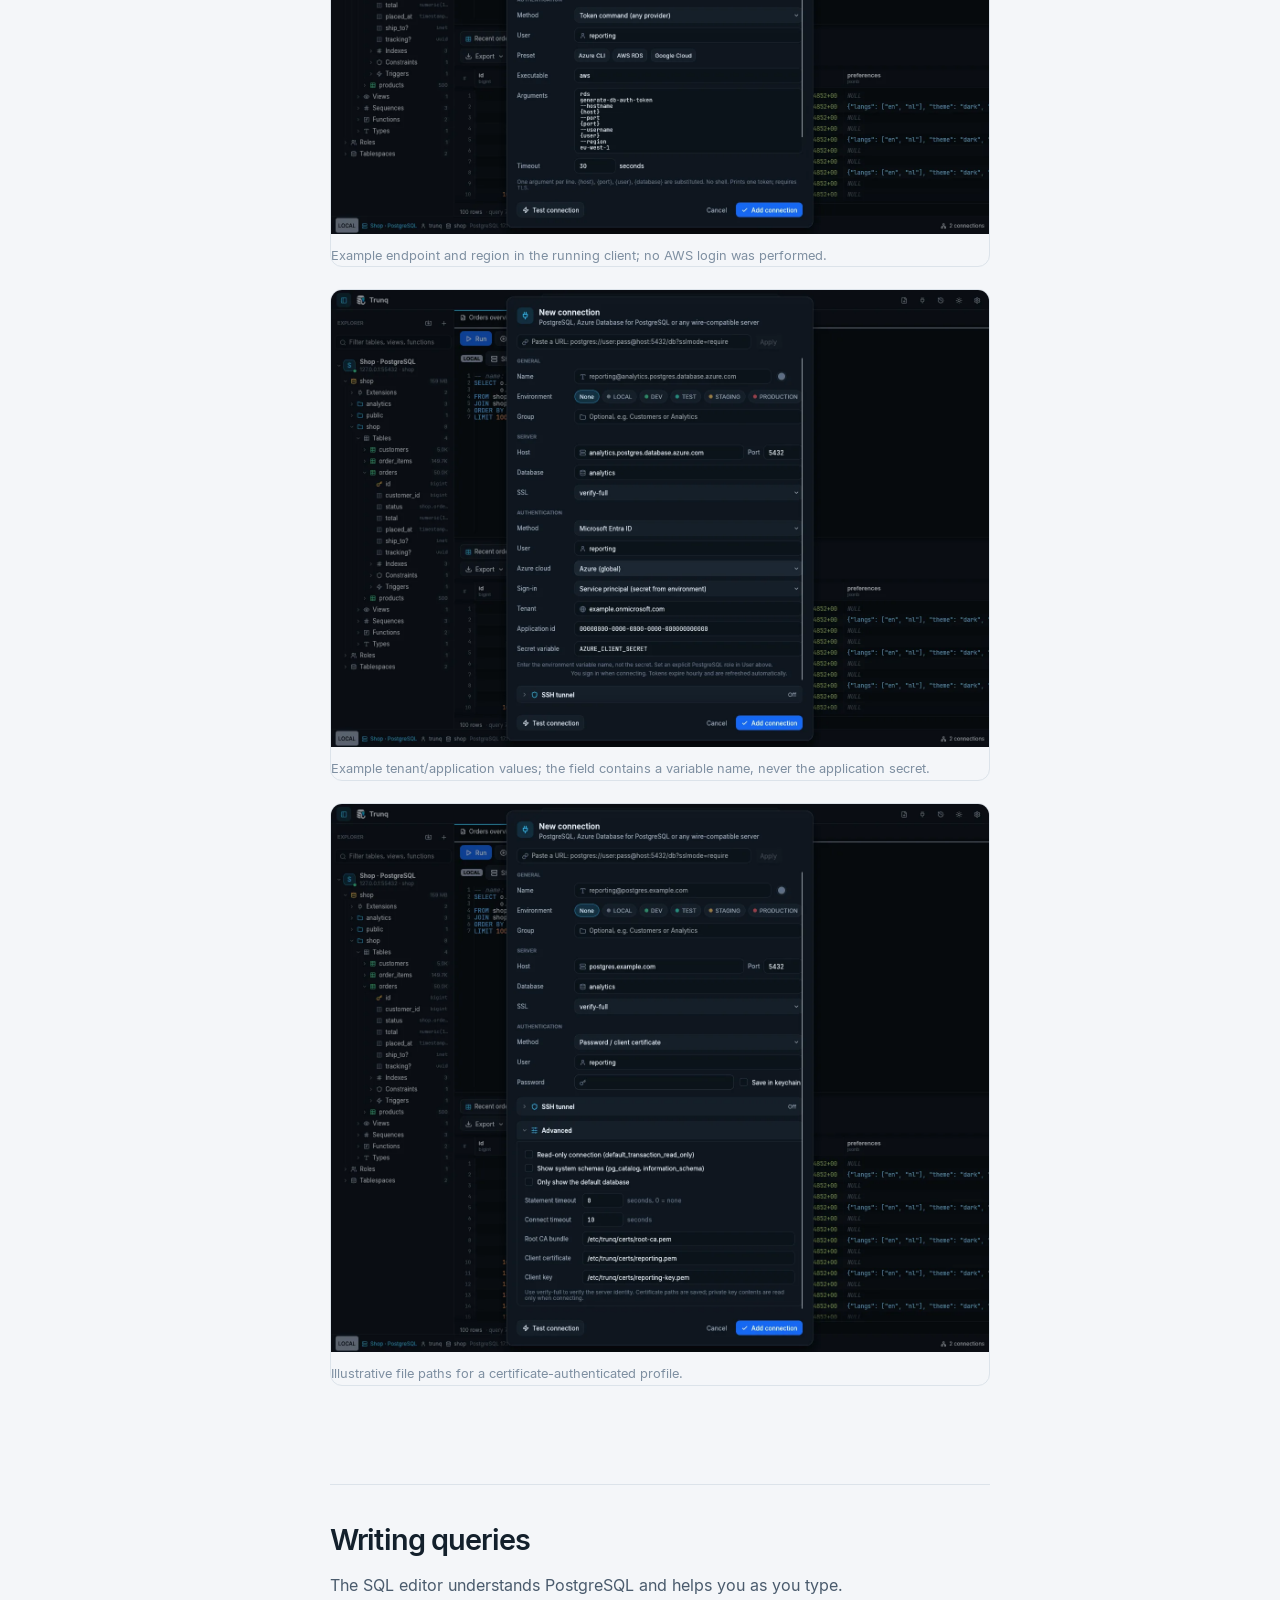
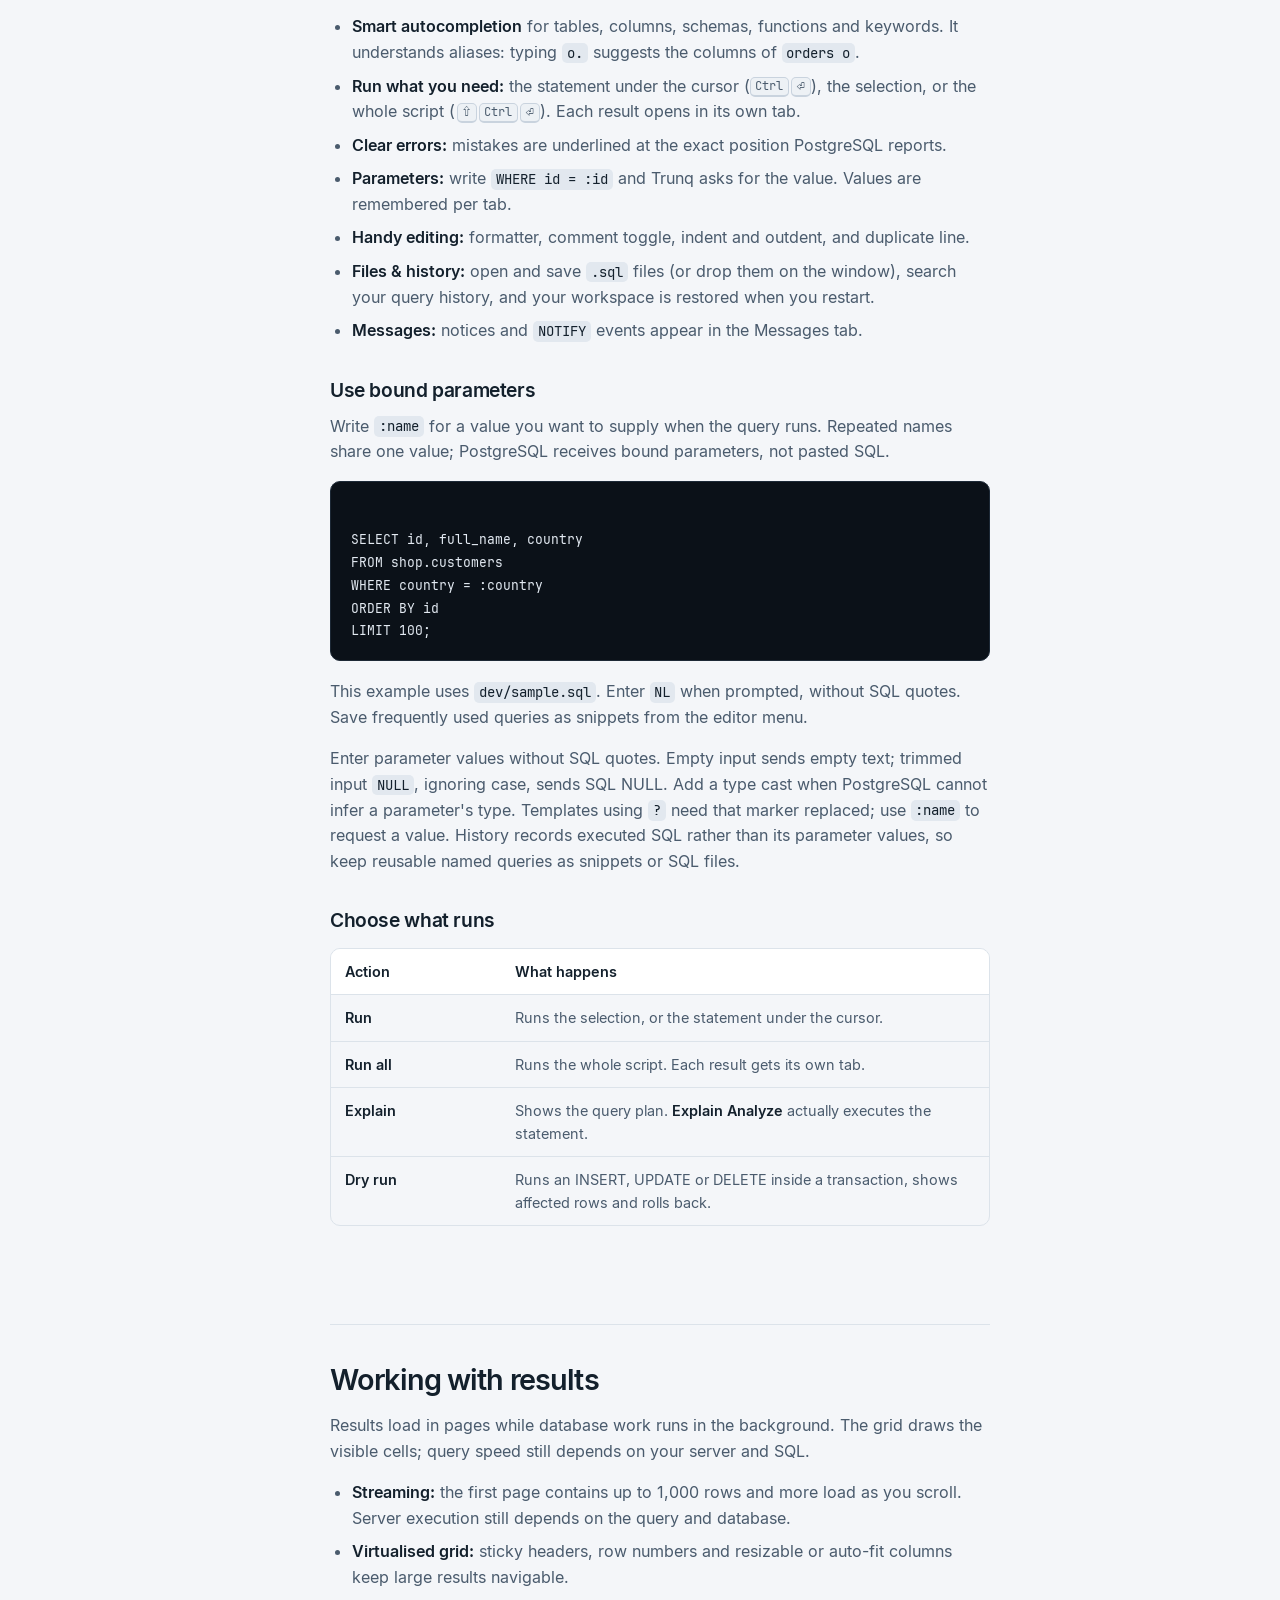
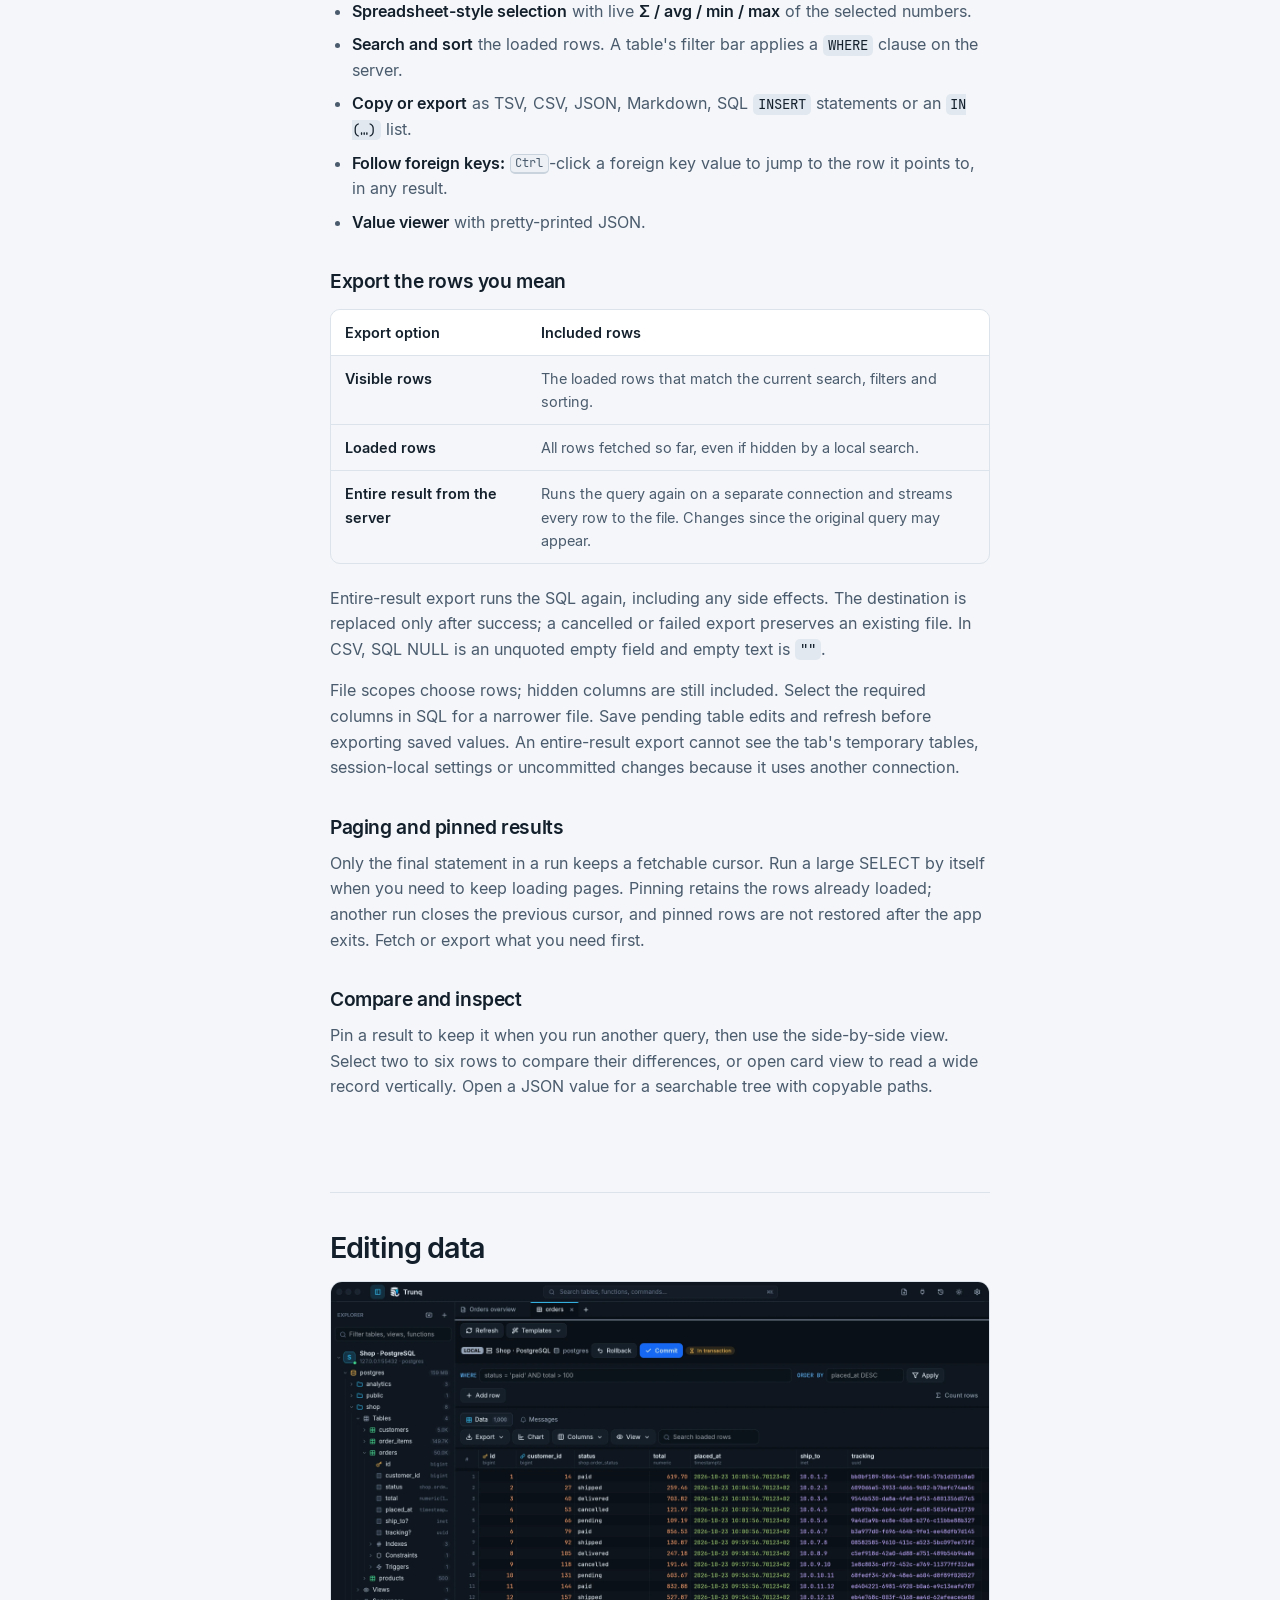
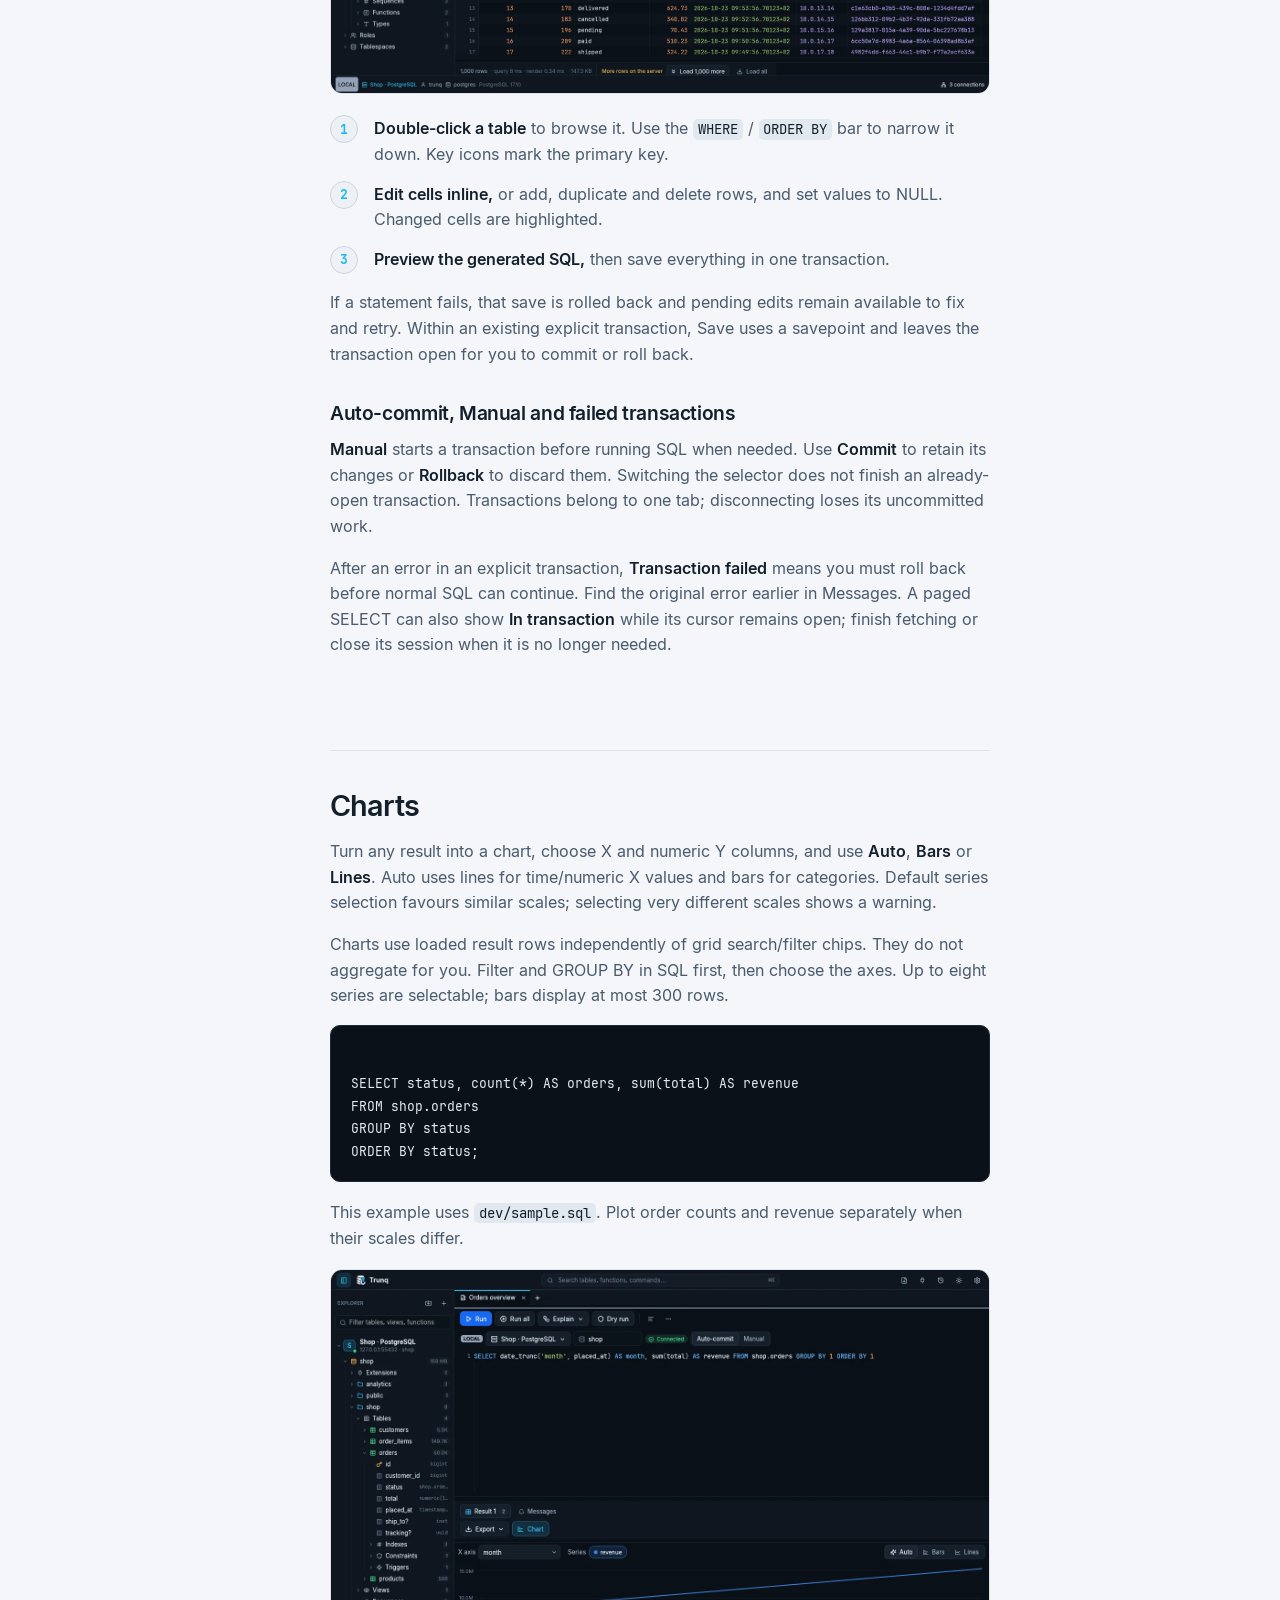
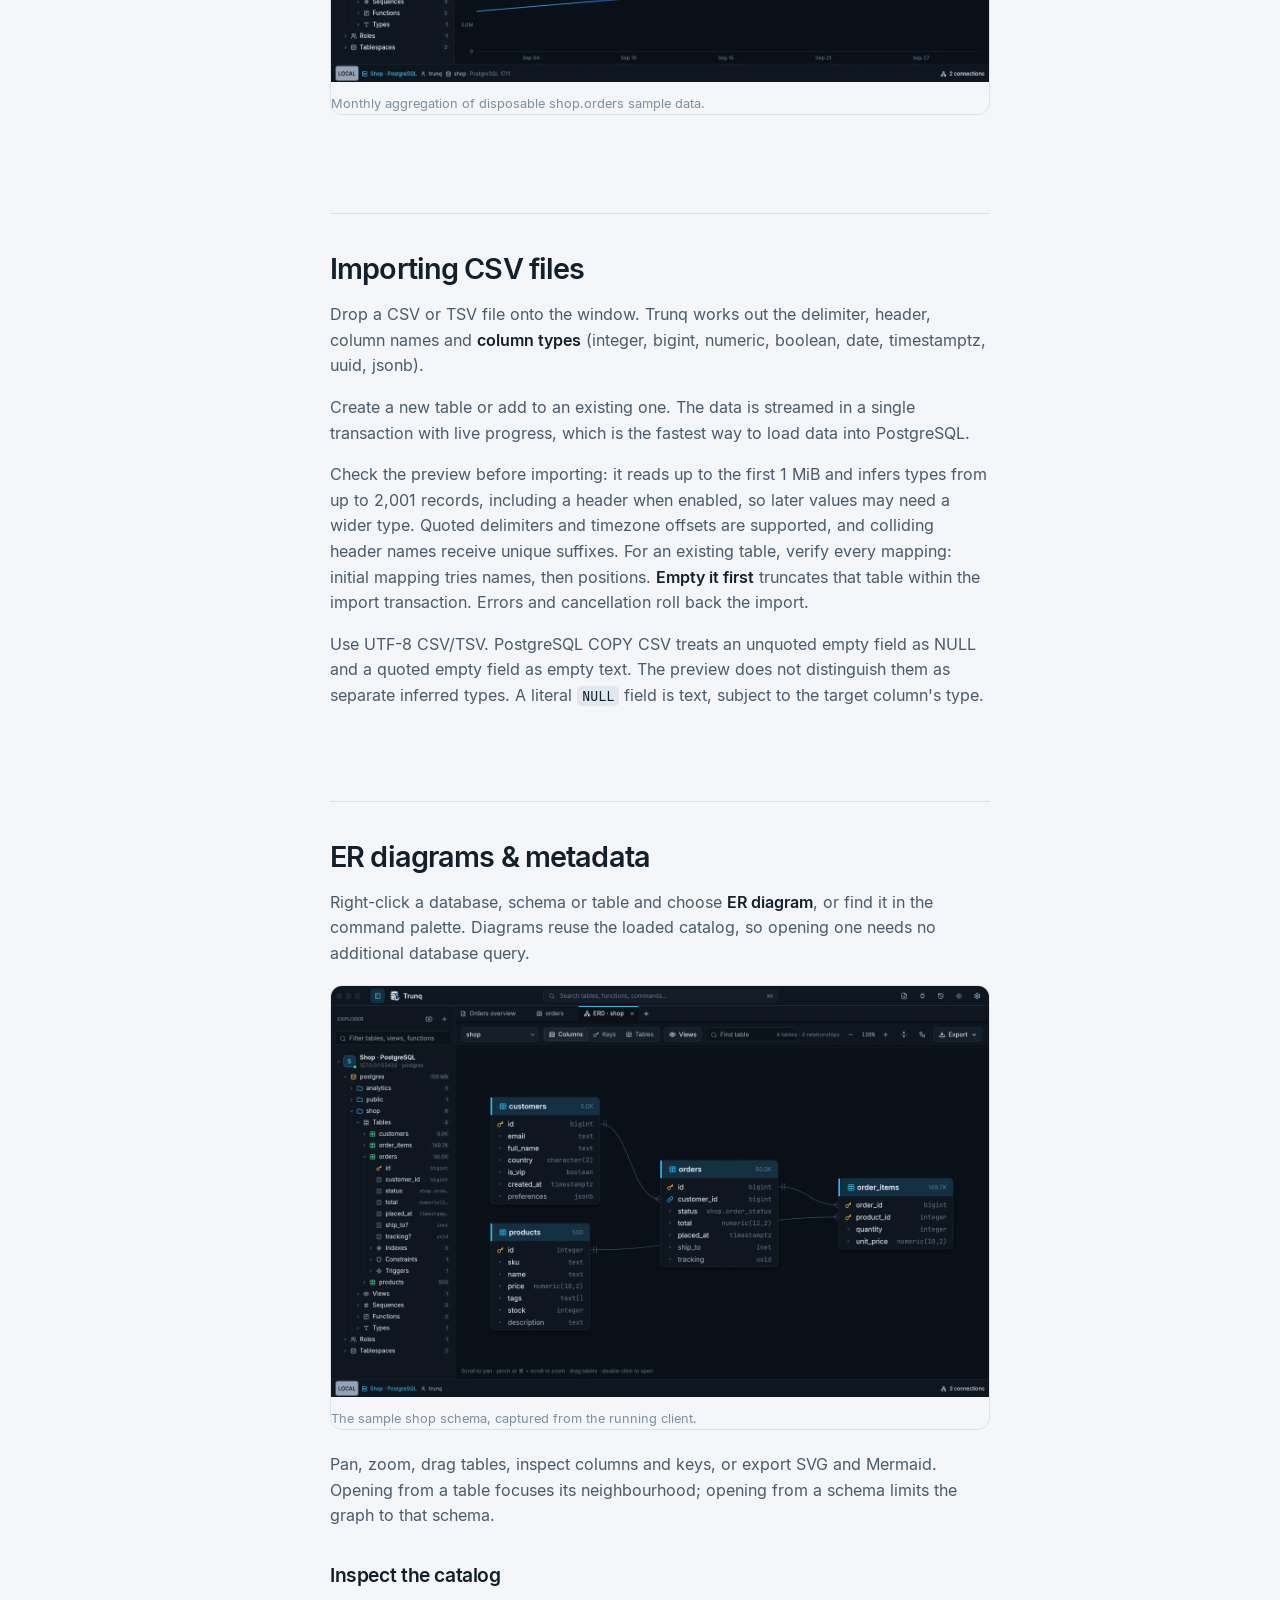
==== commit 5aa9f1d4: "Merge main and align GHCR docs with the browser client" ====
--- a/website/docs/index.html
+++ b/website/docs/index.html
@@ -95,7 +95,7 @@
         <a href="#import">Importing CSV files</a>
         <a href="#relationships">ER diagrams &amp; metadata</a>
         <a href="#administration">Grants, extensions, jobs &amp; audits</a>
-        <a href="#docker">Docker &amp; Docker Hub</a>
+        <a href="#docker">Docker &amp; GitHub images</a>
         <a href="#performance">Performance</a>
         <a href="#navigation">Finding your way around</a>
         <p>Staying safe</p>
@@ -191,8 +191,6 @@
         <li><b><code>~/.pgpass</code>:</b> picked up automatically.</li>
         <li><b>Connection URLs:</b> paste a <code>postgres://</code> URL and Trunq fills in the form.</li>
       </ul>
-      <p>Save a separate connection profile for each environment, even when the database names match. Set <b>Environment</b> and optionally <b>Group</b> in the connection dialog. Persistent badges identify connections in the sidebar and tabs; <b>UNSET</b> means no environment was chosen, and Production stays red independently of a custom profile colour. Hover truncated names to read their full text.</p>
-      <figure class="doc__shot"><img src="../assets/shots/connection-environments.webp" alt="DEV, PRODUCTION and STAGING badges remain visible with long connection names" width="1440" height="900" loading="lazy"><figcaption>Illustrative environments sharing one disposable local database. Labels do not change database privileges. <a href="../assets/shots/connection-environments-light.webp">Light-theme view</a>.</figcaption></figure>
       <h3 id="tls-modes">Choose the TLS checks you need</h3>
       <div class="table-wrap"><table>
         <thead><tr><th>Mode</th><th>Encryption</th><th>Certificate / hostname checks</th></tr></thead>
@@ -321,8 +319,6 @@
         <li><b>Follow foreign keys:</b> <kbd data-mod>⌘</kbd>-click a foreign key value to jump to the row it points to, in any result.</li>
         <li><b>Value viewer</b> with pretty-printed JSON.</li>
       </ul>
-      <p>A partially fetched result keeps a server cursor and an implicit transaction open. Choose <b>Stop loading</b> to keep the loaded rows and close the cursor, or load the complete result. To fetch it again after stopping, refresh or rerun the query. Manual transactions still require <b>Commit</b> or <b>Rollback</b>.</p>
-      <figure class="doc__shot"><img src="../assets/shots/paging-stopped.webp" alt="Three thousand loaded rows remain after closing the paged cursor and its automatic transaction" width="1440" height="900" loading="lazy"><figcaption>Repeated paging followed by Stop loading, against a disposable fixture. <a href="../assets/shots/paging-more-rows.webp">Before closing the cursor</a>.</figcaption></figure>
       <h3 id="export-scope">Export the rows you mean</h3>
       <div class="table-wrap"><table>
         <thead><tr><th>Export option</th><th>Included rows</th></tr></thead>
@@ -389,11 +385,9 @@
       <h2 id="administration">Grants, extensions, scheduled jobs &amp; audits</h2>
       <p>Right-click a database → <b>Database tools</b>, or search the command palette. Tools open editable SQL for review. The database tree now shows installed extensions, event triggers and publications; schema types are searchable.</p>
       <h3 id="grant-access">Inspect grants and trace access</h3>
-      <p>Open <b>Grants &amp; access</b> under a database, from its context menu or the command palette. Choose <b>Inspect role</b>, then select an object/recipient row. Permissions are grouped into badges, with a neutral outline and slim accent marker for the selected row. The detail pane sits beside the list in wide windows and below it in compact windows.</p>
-      <p><b>Direct</b> names the inspected role, <b>Inherited</b> follows automatic memberships, <b>PUBLIC</b> applies to every role, and <b>Not inherited</b> marks a membership path that does not automatically pass permissions. Open <b>Filters</b> for schema/type, PUBLIC, grant-option and system-object filters. Default privileges remain separate future-object rules; Memberships explains inheritance, role switching and membership management independently.</p>
-      <p>The <b>Permissions</b> badges summarize concrete rights. Select one in <b>Permission details</b> to read its meaning and generate SQL for only that grant: <code>SELECT</code> reads, <code>INSERT</code> adds rows, <code>UPDATE</code> changes rows and <code>DELETE</code> removes rows. Other rights include <code>USAGE</code>, <code>CREATE</code>, <code>EXECUTE</code> and database <code>CONNECT</code>, depending on the object type.</p>
-      <p><code>GRANT ALL</code> expands into the individual rights available for that object and server version. <b>WITH GRANT OPTION</b> allows passing a right onward and is separate from ALL. Search for a right such as SELECT or INSERT to narrow the list. The view is an ACL snapshot, not a historical audit or a complete effective-access calculation; ownership, RLS and other prerequisites still matter. CSV export preserves each original matching grant record. Copy GRANT SQL or open REVOKE SQL for the selected privilege and recipient; browsing does not execute changes.</p>
-      <figure class="doc__shot"><img src="../assets/shots/grants-dark.webp" alt="Grouped grants with neutral row selection and a readable inherited-access detail pane" width="1440" height="956" loading="lazy"><figcaption>Disposable shop fixture. Each permission remains individually inspectable. <a href="../assets/shots/grants-light.webp">Light theme</a> · <a href="../assets/shots/grants-overview.webp">Overview</a> · <a href="../assets/shots/grants-defaults.webp">Future defaults</a> · <a href="../assets/shots/grants-memberships.webp">Membership options</a> · <a href="../assets/shots/grants-compact.webp">Compact layout</a>.</figcaption></figure>
+      <p>Open <b>Grants &amp; access</b> under a database, from its context menu or the command palette. Filter by role, schema, object type, PUBLIC access and grant option. Select a row to inspect its owner, grantor and membership path; NO INHERIT paths are marked separately. Default privileges for future objects have their own view.</p>
+      <p>The <b>Privilege</b> column lists each concrete right: <code>SELECT</code> reads, <code>INSERT</code> adds rows, <code>UPDATE</code> changes rows and <code>DELETE</code> removes rows. Other rights include <code>USAGE</code>, <code>CREATE</code>, <code>EXECUTE</code> and database <code>CONNECT</code>, depending on the object type.</p>
+      <p><code>GRANT ALL</code> expands into the individual rights available for that object and server version. <b>WITH GRANT OPTION</b> allows passing a right onward and is separate from ALL. Search for a right such as SELECT or INSERT to narrow the list. The view is an ACL snapshot, not a historical audit or a complete effective-access calculation; ownership, RLS and other prerequisites still matter. Copy GRANT SQL or open REVOKE SQL for review; browsing does not execute changes.</p>
       <h3 id="extension-management">Inspect and add extensions</h3>
       <p>Right-click a database → <b>Manage extensions…</b>. Search all server-provided extensions by name or description, filter installed/available entries and select an extension. Choose a version and schema, review the displayed SQL, then click <b>Enable extension</b> or <b>Update to selected version</b>. The dependency option is explicit, read-only/recovery connections disable changes, and the manager/browser refresh after success.</p>
       <figure class="doc__shot"><img src="../assets/shots/extensions.webp" alt="Extension manager showing hstore version and SQL preview" width="1440" height="1000" loading="lazy"><figcaption>Real server-provided inventory from the disposable PostgreSQL sample server.</figcaption></figure>
@@ -411,14 +405,28 @@
     </section>
 
     <section>
-      <h2 id="docker">Docker &amp; Docker Hub</h2>
-      <p>The Docker image serves a browser-rendered query client. Text, controls and results render at your browser’s resolution, without VNC, a virtual desktop or desktop streaming.</p>
-      <div class="codeblock"><pre data-copyable><code>docker compose up --build -d</code></pre></div>
+      <h2 id="docker">Docker &amp; GitHub images</h2>
+      <p>The Docker image serves a browser-rendered query client. Text, controls and results render at your browser’s resolution.</p>
+      <div class="codeblock"><pre data-copyable><code>docker pull ghcr.io/issamelnass/trunq:dev
+docker run -d --name trunq \
+  -p 127.0.0.1:8080:8080 \
+  -v trunq-data:/data ghcr.io/issamelnass/trunq:dev</code></pre></div>
       <p>Open <a href="http://localhost:8080/">localhost:8080</a>, add a connection, then browse tables or run SQL. The Compose file saves connection details in a volume and publishes only on loopback. Passwords stay in server memory for the session. Keep the loopback binding or use an SSH tunnel or authenticated HTTPS proxy; set <code>TRUNQ_WEB_ORIGIN</code> to the proxy’s exact external origin. Connect to host PostgreSQL via <code>host.docker.internal</code>.</p>
       <figure class="doc__shot"><img src="../assets/shots/docker.webp" alt="Browser-rendered Trunq displaying PostgreSQL query results" width="1440" height="1000" loading="lazy"><figcaption>The browser-rendered client querying a disposable PostgreSQL server.</figcaption></figure>
       <p>The browser client includes SQL tabs, formatting, cancellation, paged results, loaded-row CSV/JSON downloads, history and themes. Editor tabs share one query connection and transaction; catalog browsing has a separate connection. Native row editing, CSV import, full-result export, diagrams, advanced administration screens, SSH and cloud sign-in remain available in the desktop app. See the full Docker guide for limits and upgrade details.</p>
-      <h3 id="dockerhub">Publish your image</h3>
-      <p>Configure the repository variable <code>DOCKERHUB_USERNAME</code> and secret <code>DOCKERHUB_TOKEN</code>. The Docker workflow smoke-tests before publishing amd64 and arm64 images. Pushes to <code>main</code> update <code>dev</code> and a commit tag when registry credentials are configured; stable version tags update <code>latest</code>. Manual publishing follows the selected ref. Nightly desktop downloads remain separate dated prereleases.</p>
+      <p>With this repository's Compose file, pull and run without a local build:</p>
+      <div class="codeblock"><pre data-copyable><code>TRUNQ_IMAGE=ghcr.io/issamelnass/trunq:dev docker compose up --no-build --pull always -d</code></pre></div>
+      <h3 id="image-tags">Image versions and tags</h3>
+      <div class="tablewrap"><table><thead><tr><th>Tag</th><th>Contents</th></tr></thead><tbody>
+        <tr><td><code>dev</code></td><td>Newest successful publication from main</td></tr>
+        <tr><td><code>latest</code></td><td>Most recently published stable version tag</td></tr>
+        <tr><td><code>0.1.0</code>, <code>0.1</code> (examples)</td><td>Exact release and major/minor alias from v0.1.0</td></tr>
+        <tr><td><code>0.2.0-rc.1</code> (example)</td><td>Prerelease; leaves latest unchanged</td></tr>
+        <tr><td><code>sha-&lt;short commit&gt;</code></td><td>Every published source commit</td></tr>
+      </tbody></table></div>
+      <p>These are publishing rules. Check <a href="https://github.com/IssamElNass/Trunq/pkgs/container/trunq/versions">published versions and tags</a> for actual availability; existing releases are not backfilled automatically. Pull commands require a completed publication. Use <code>docker pull ghcr.io/issamelnass/trunq:latest</code> for stable builds once a stable version is published, or substitute a published exact version.</p>
+      <h3 id="image-publishing">Publish your image</h3>
+      <p>The Docker workflow uses GitHub's built-in <code>GITHUB_TOKEN</code> with <code>packages: write</code>, and smoke-tests before publishing amd64 and arm64 images. Pushes to <code>main</code> update <code>dev</code> and a commit tag; stable version tags update <code>latest</code>. Manual publishing follows the selected ref; pull requests never publish. New packages start private: change the package's visibility to Public after its first upload for anonymous pulls. Nightly desktop downloads remain separate dated prereleases.</p>
       <p>See the <a href="https://github.com/IssamElNass/trunq/blob/main/docs/docker.md">full Docker guide</a> for manual Buildx commands, the native target, credentials and remote access.</p>
     </section>
 
@@ -590,7 +598,7 @@
         <dt>"password authentication failed" or "no password supplied"</dt>
         <dd>Type the password in the field that appears in the sidebar or above the editor. It's remembered for the session, and saved in the keychain if <i>Save in keychain</i> is on.</dd>
         <dt>Azure: <code>AADSTS…</code> errors</dt>
-        <dd>A fatal SCRAM channel-binding negotiation error mentioning the letter <code>n</code> is fixed in the next Trunq build; update the client and reconnect with TLS enabled. Check the tenant, check that your account (or its group) was added as an Entra admin or role on the server, and check that the right cloud is selected. If your organisation's policy blocks the browser flow, try <i>Device code</i>.</dd>
+        <dd>Check the tenant, check that your account (or its group) was added as an Entra admin or role on the server, and check that the right cloud is selected. If your organisation's policy blocks the browser flow, try <i>Device code</i>.</dd>
         <dt>The app window is blank on an old GPU or virtual machine</dt>
         <dd>Start Trunq with <code>WGPU_BACKEND=gl</code> to use OpenGL.</dd>
         <dt>Keychain prompts on macOS</dt>
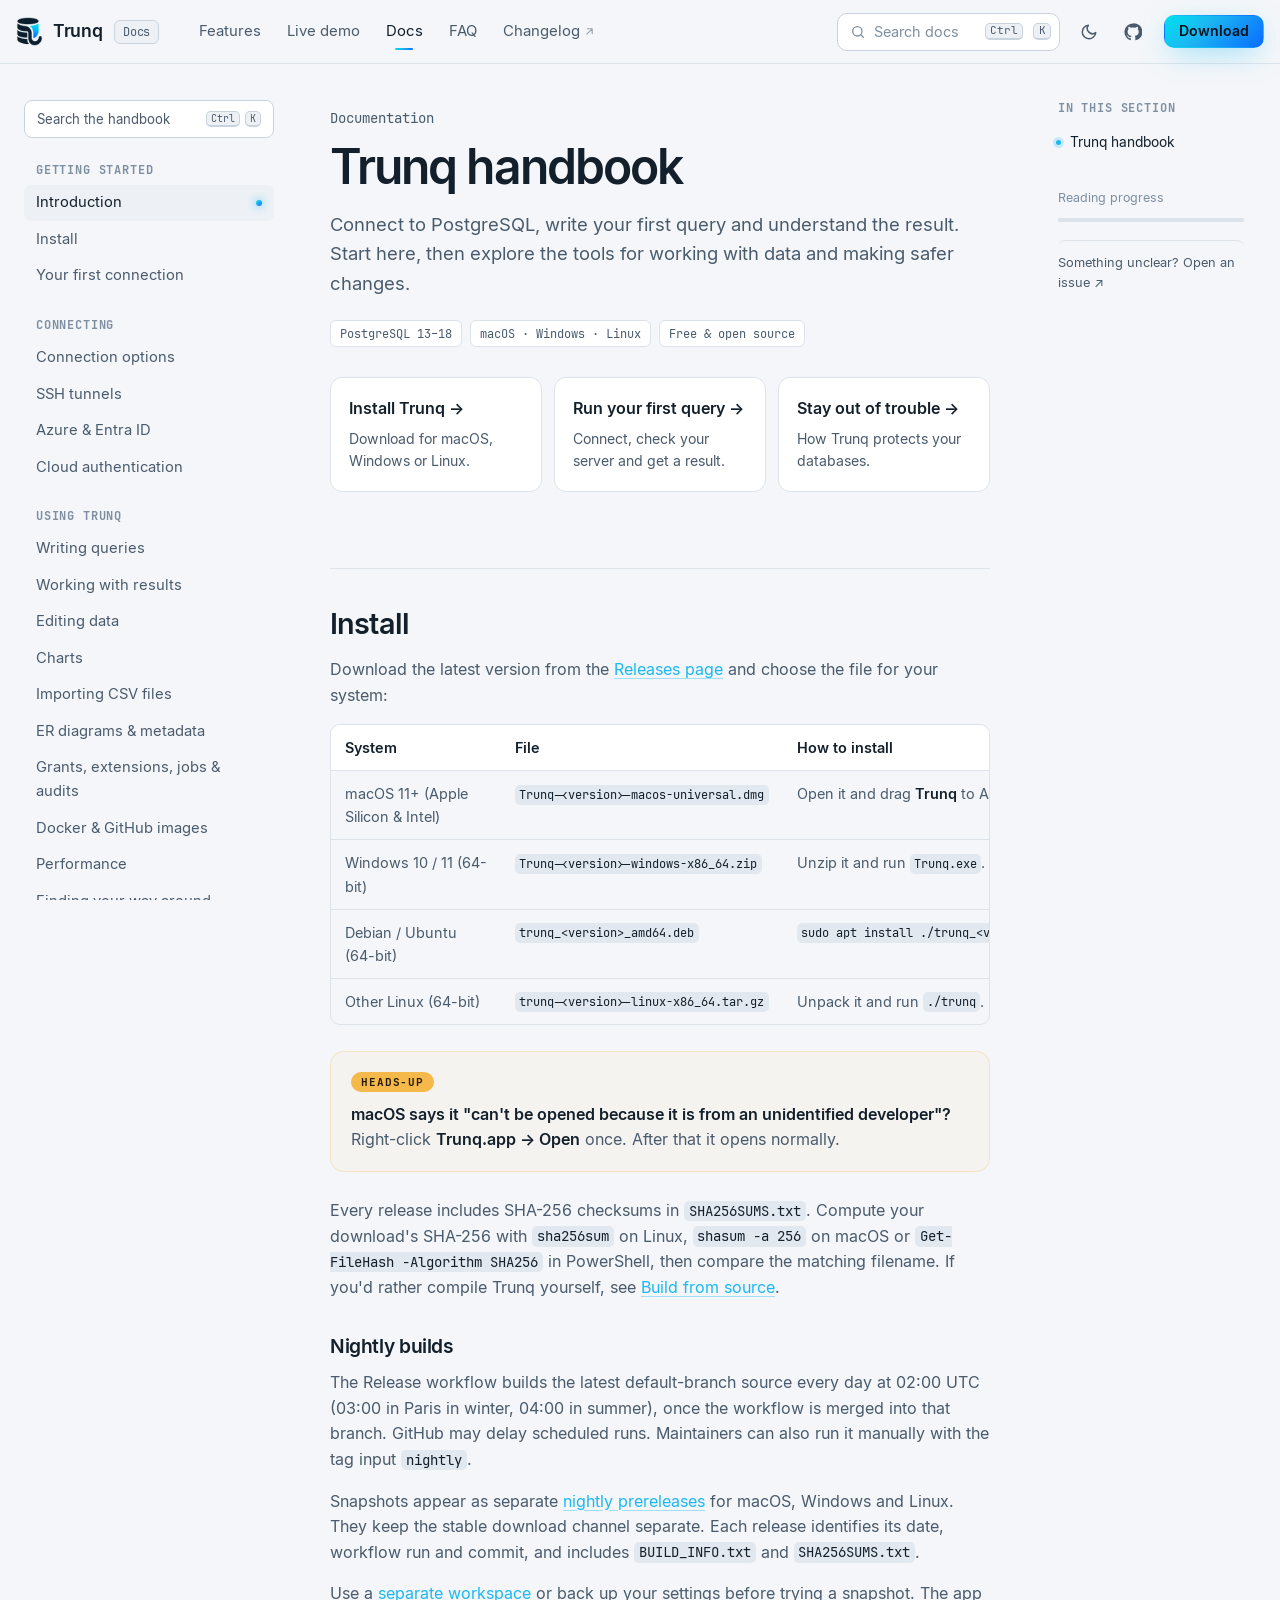
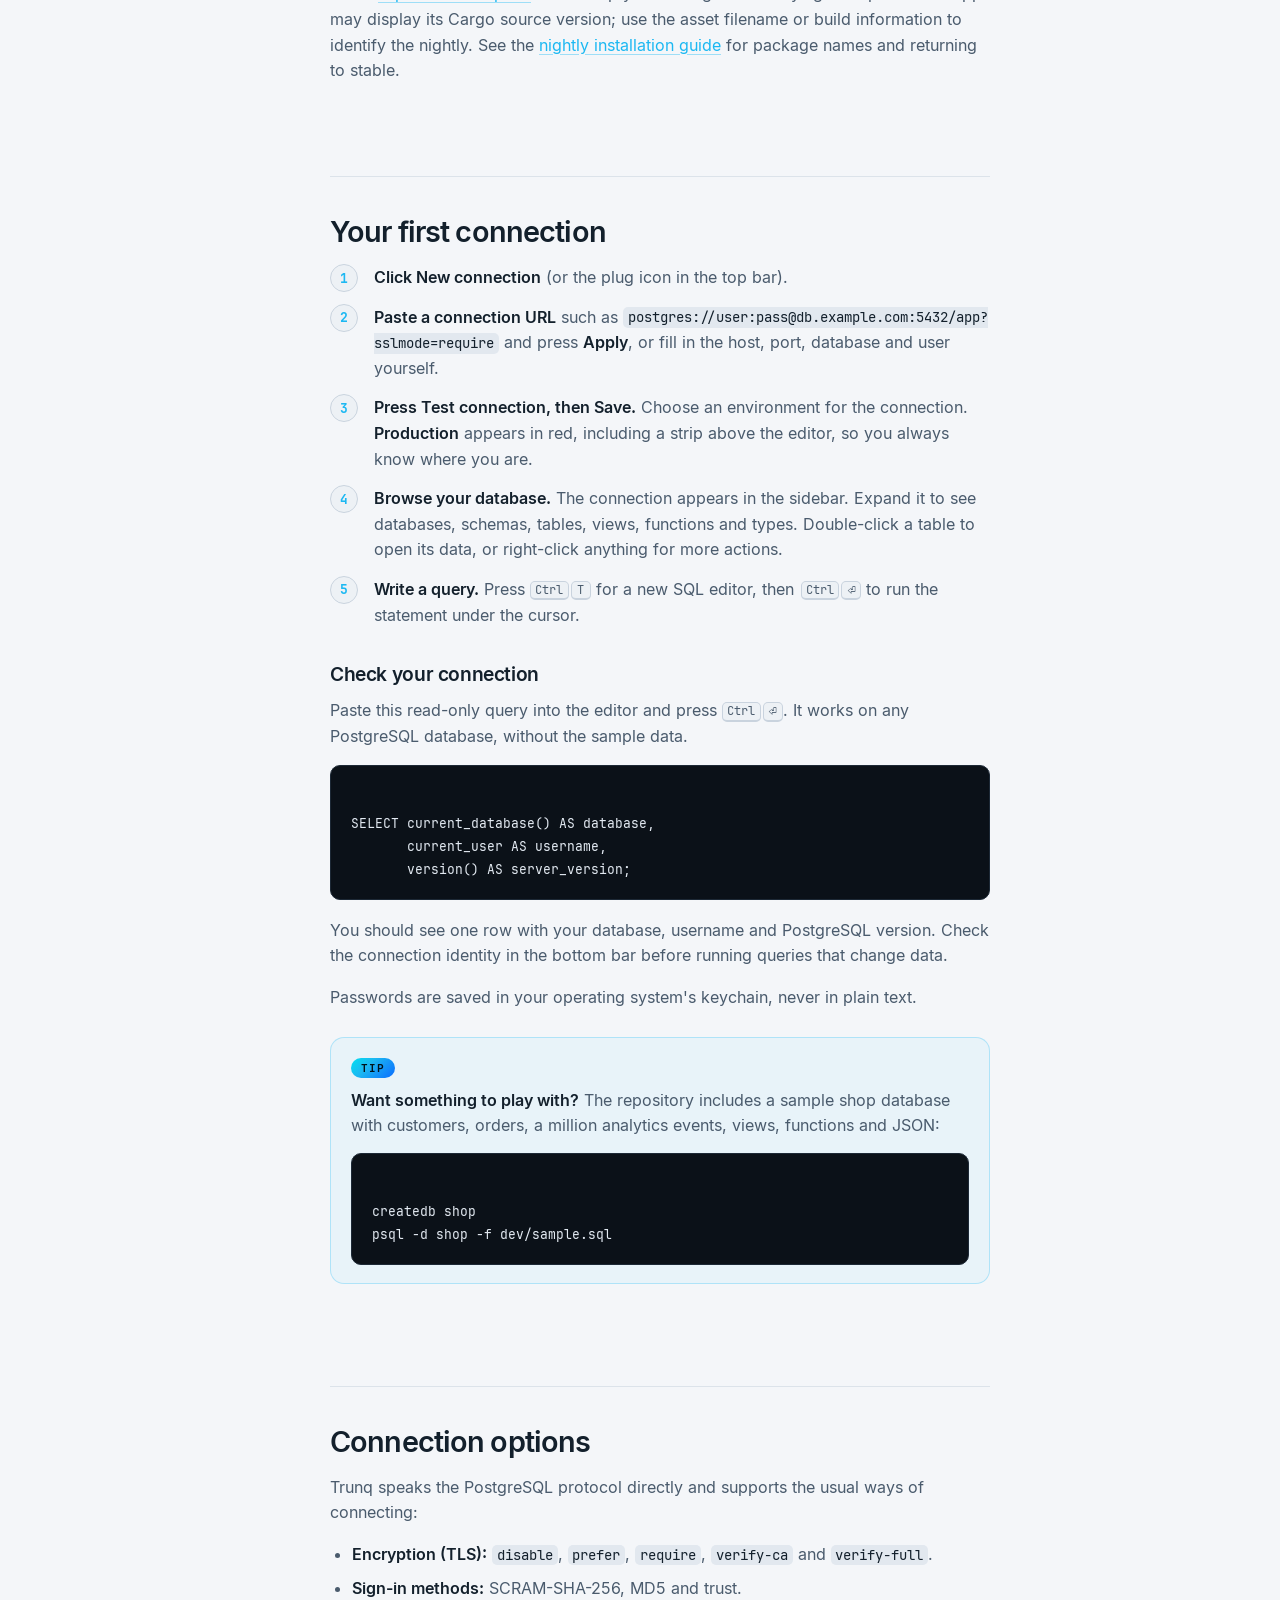
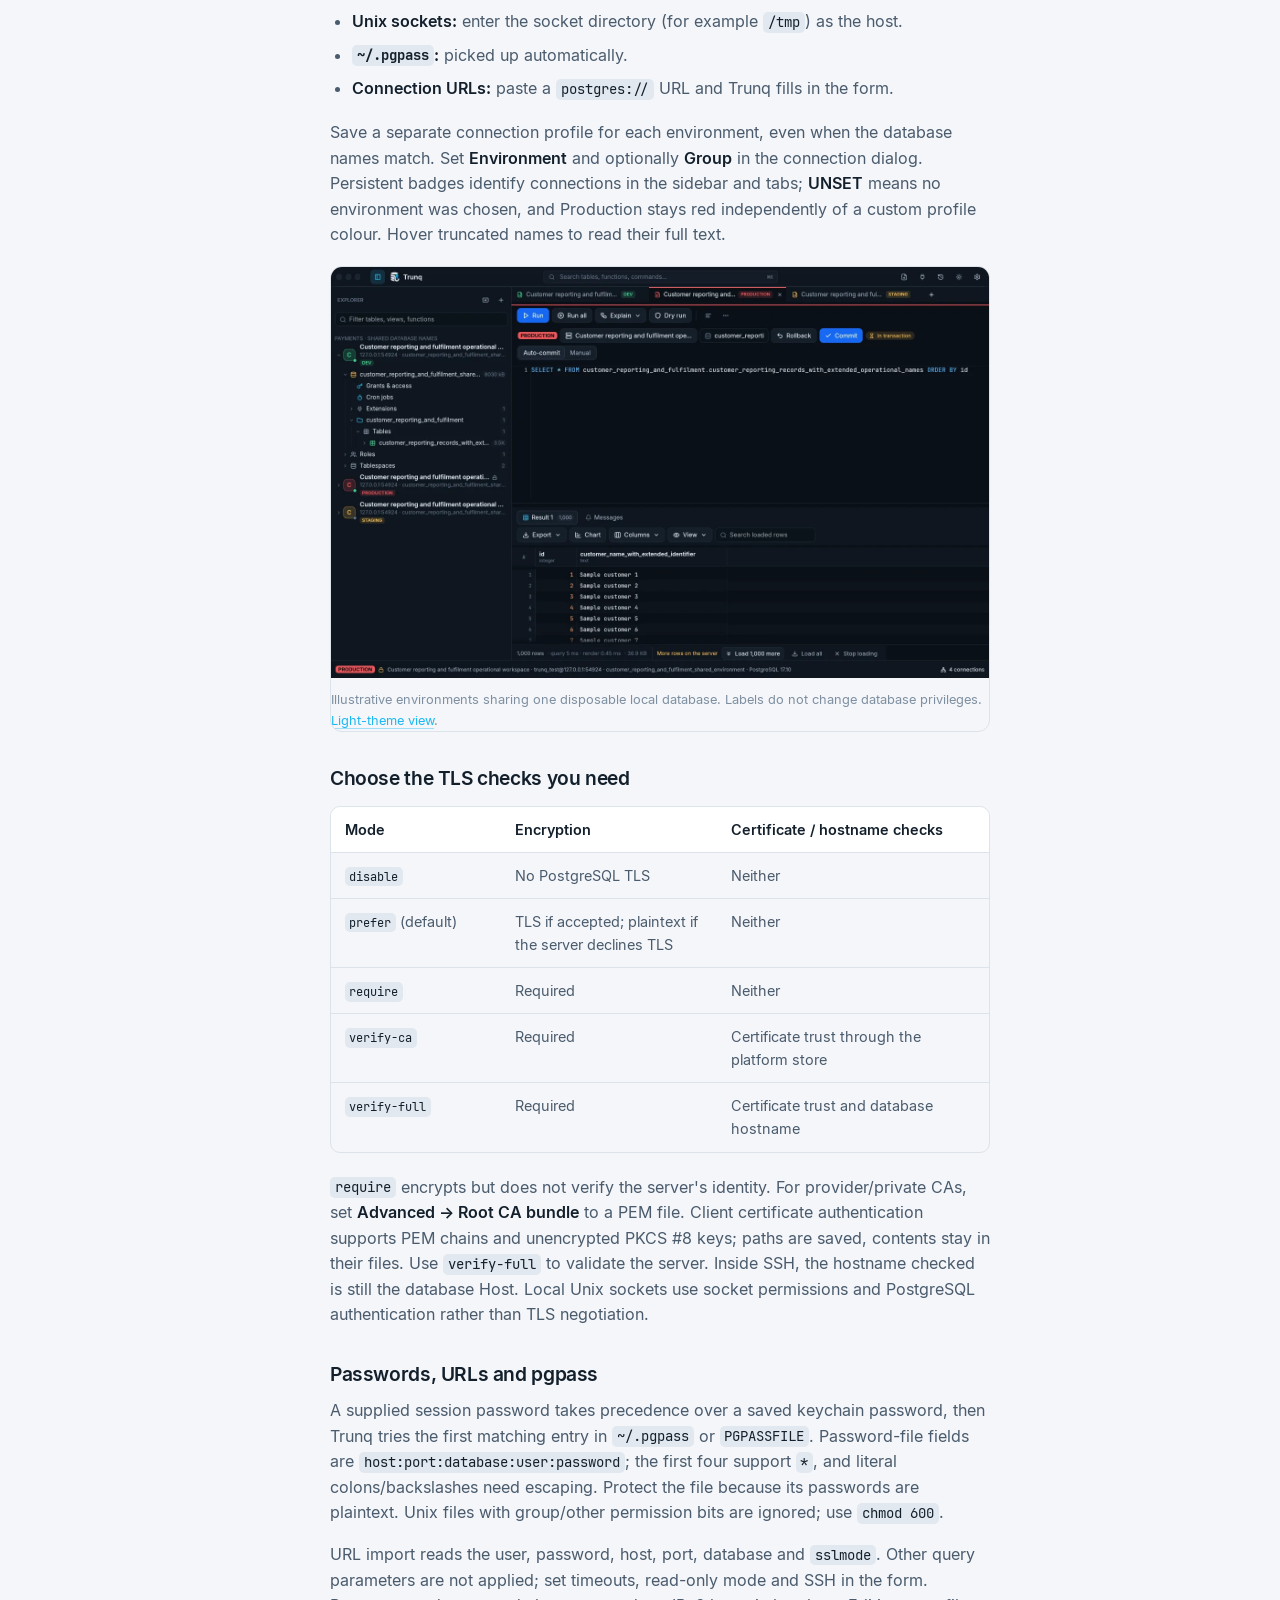
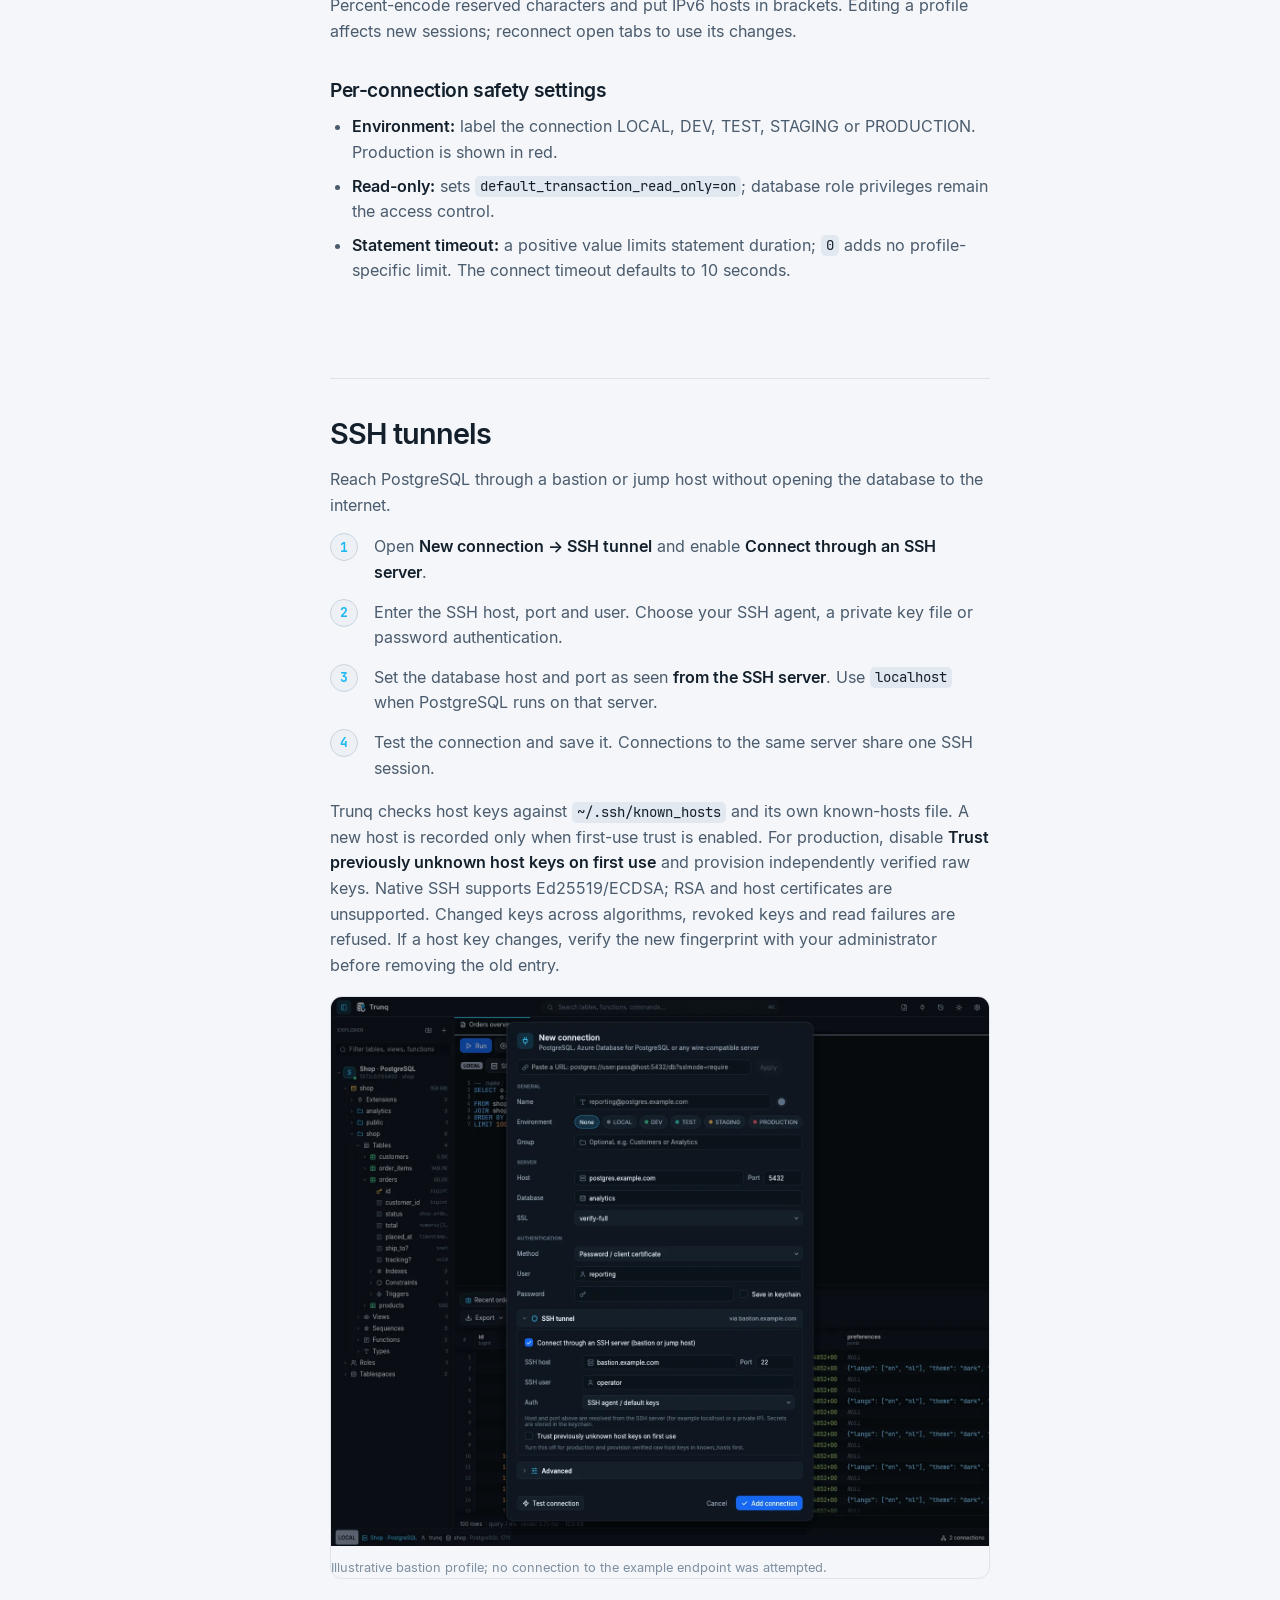
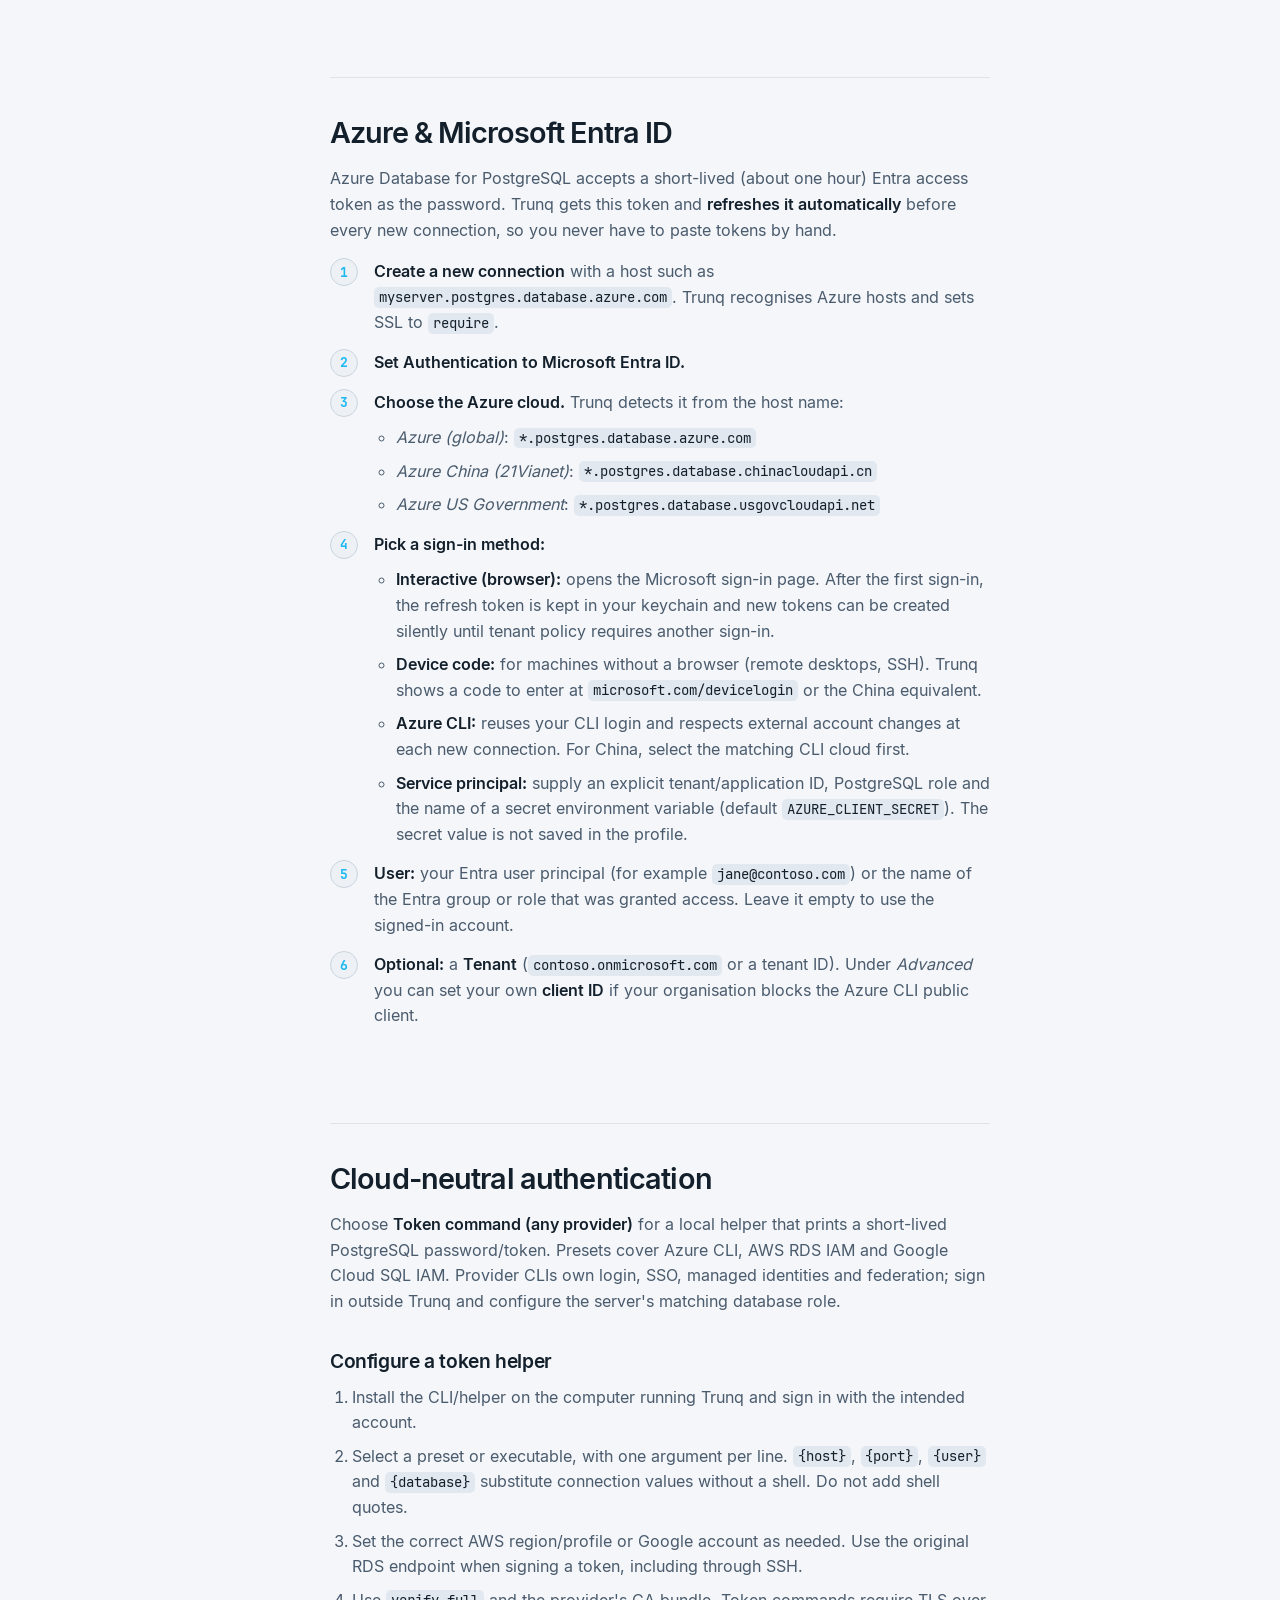
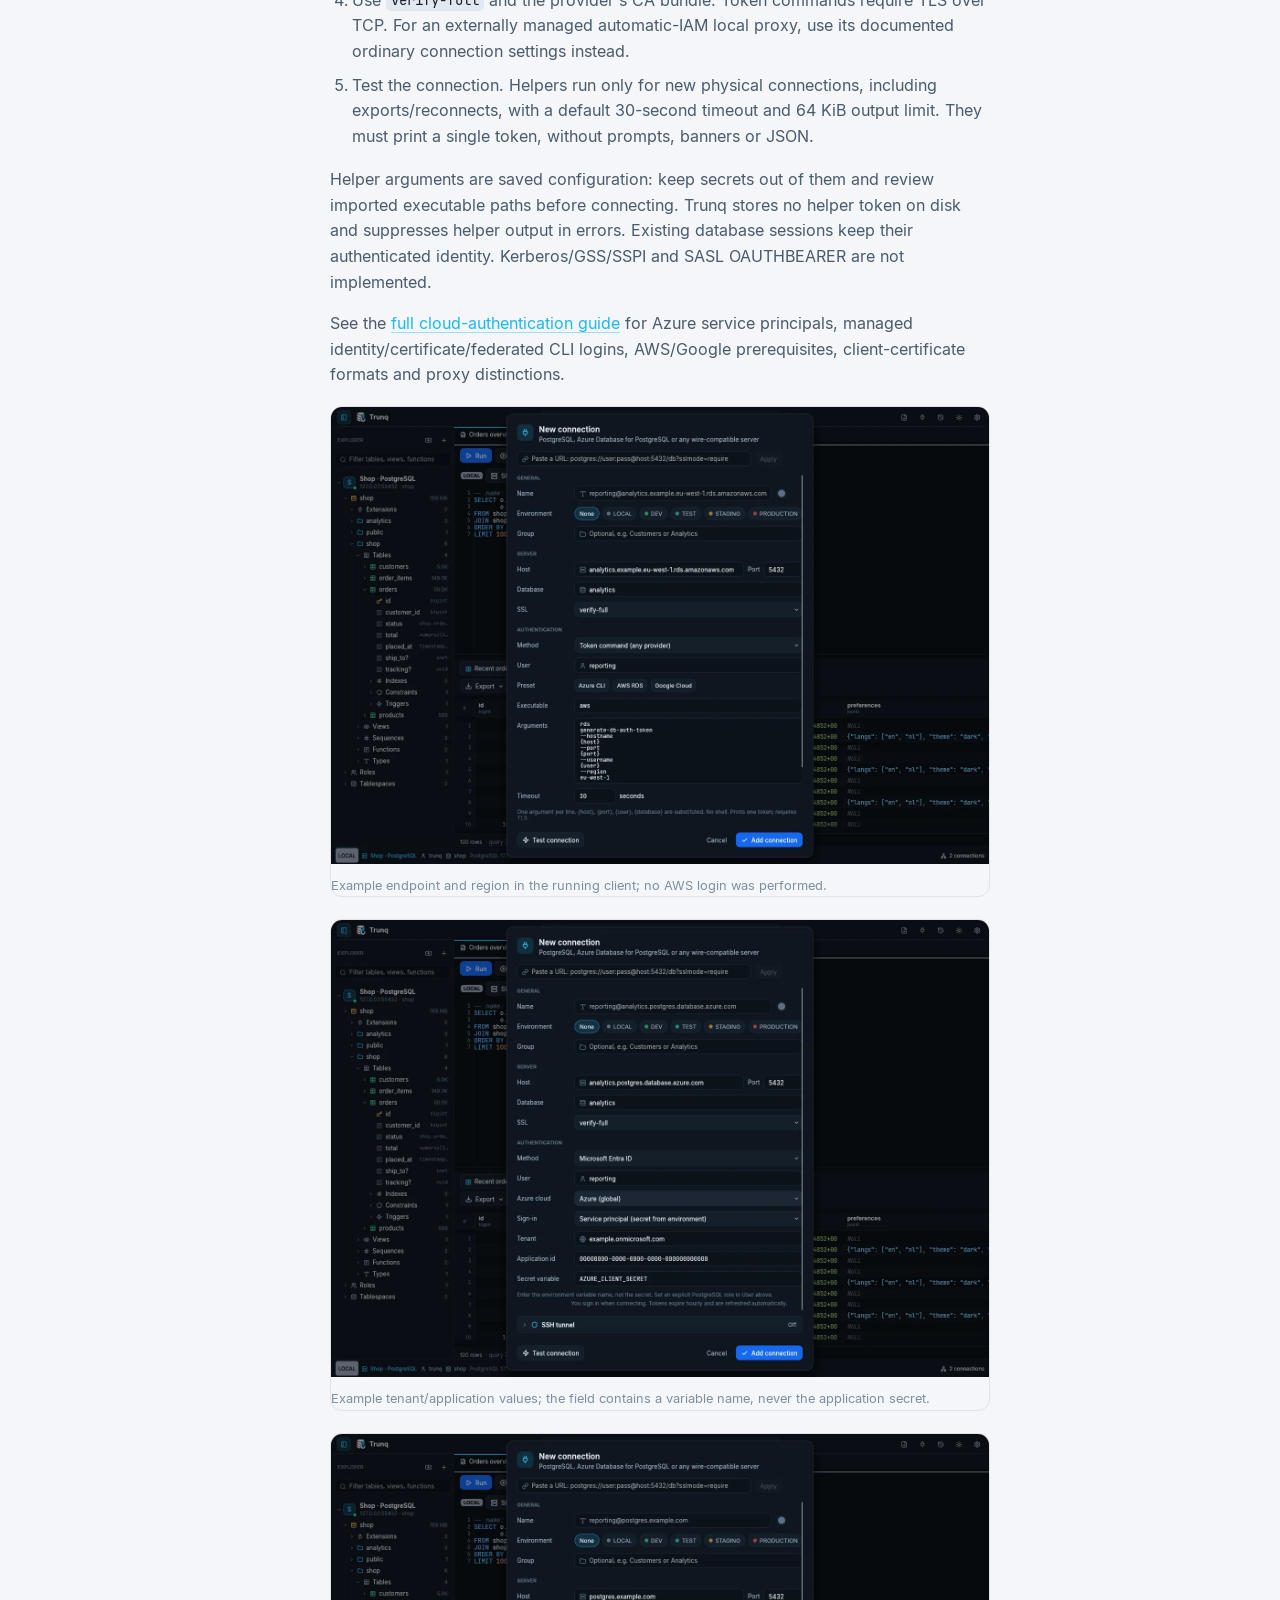
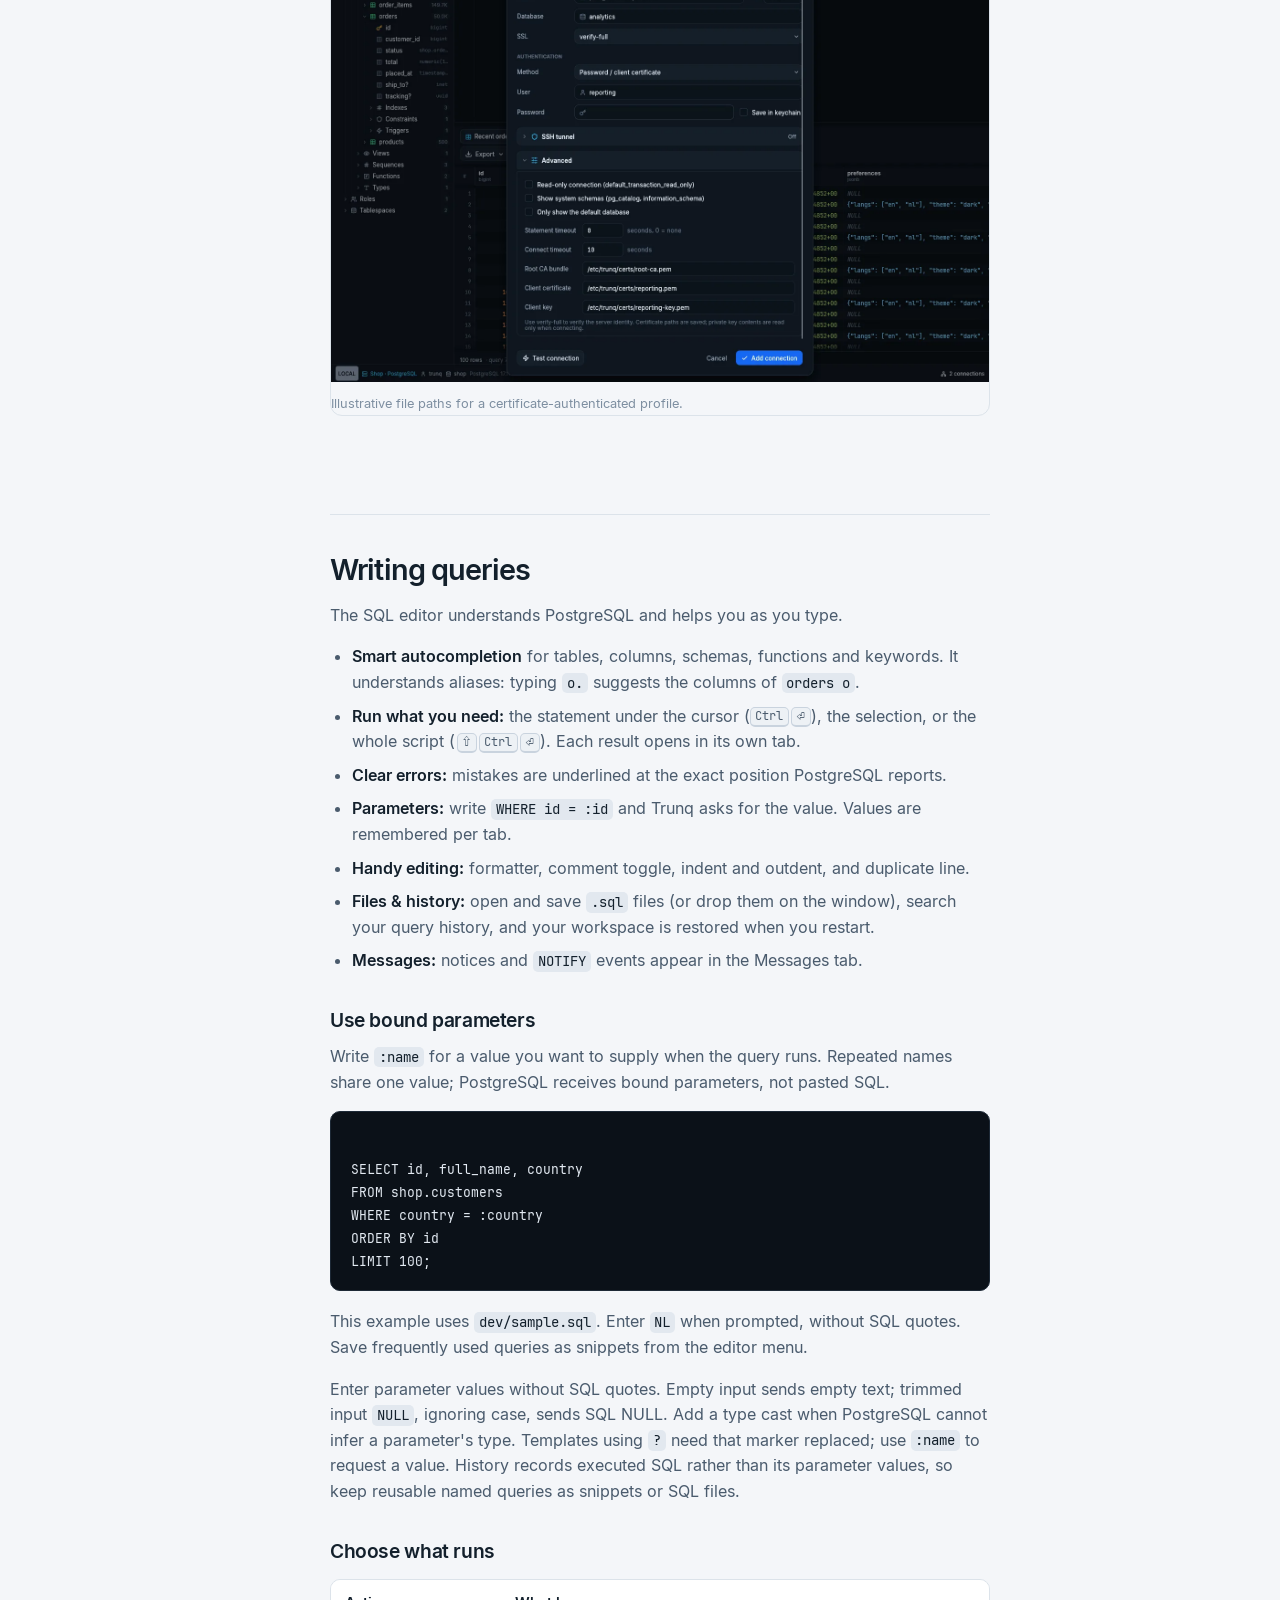
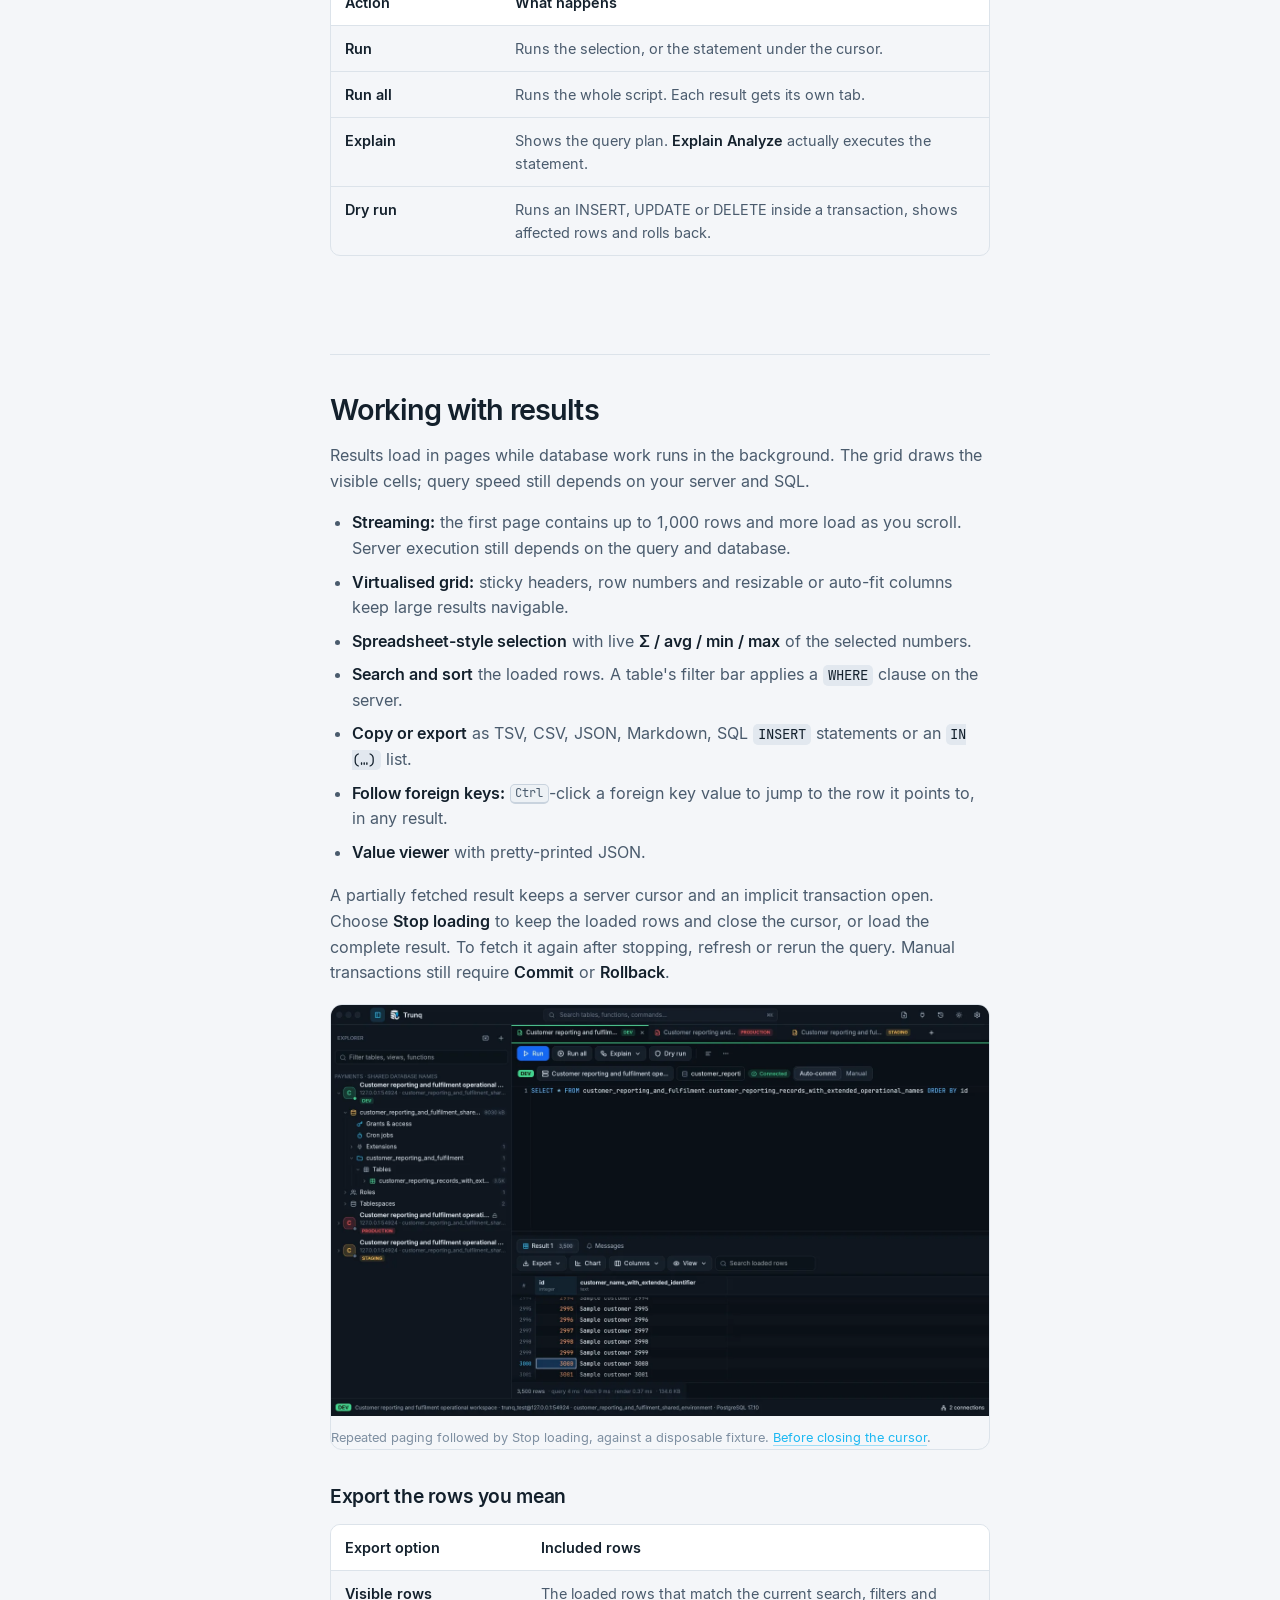
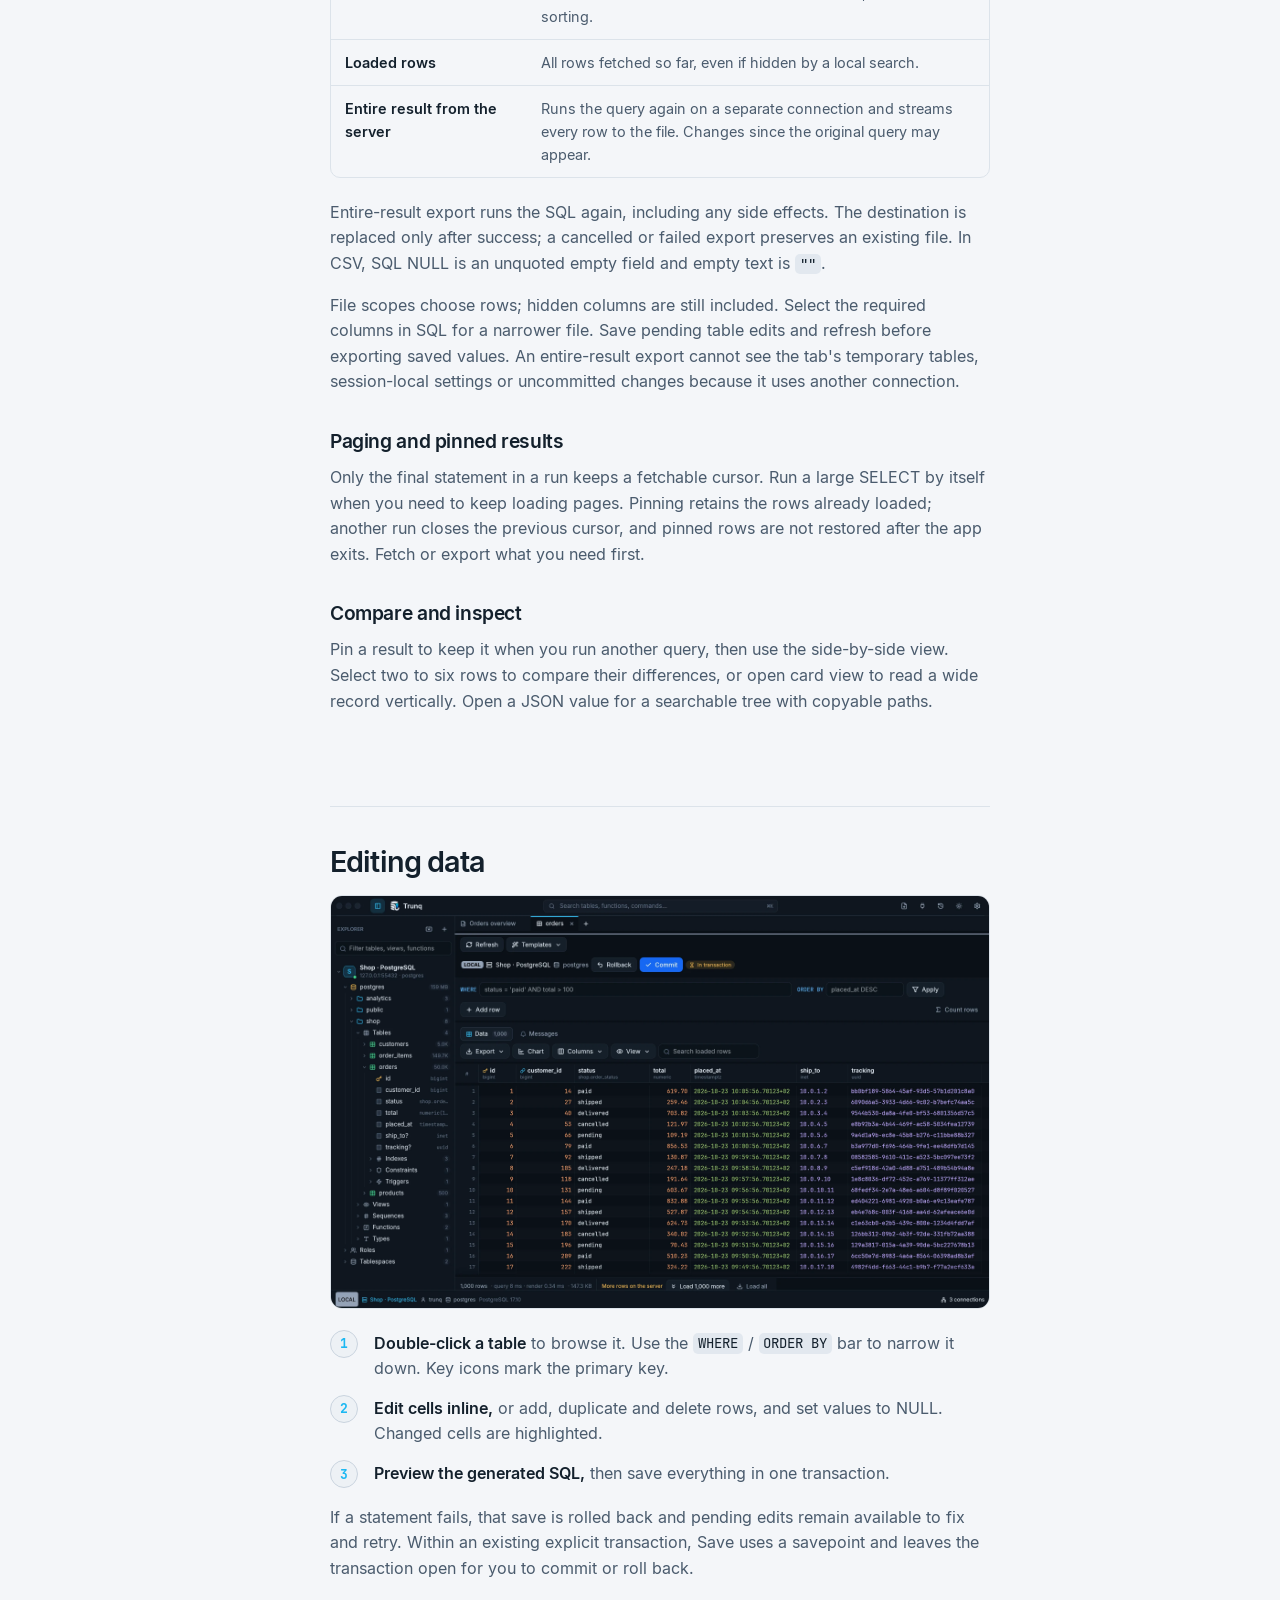
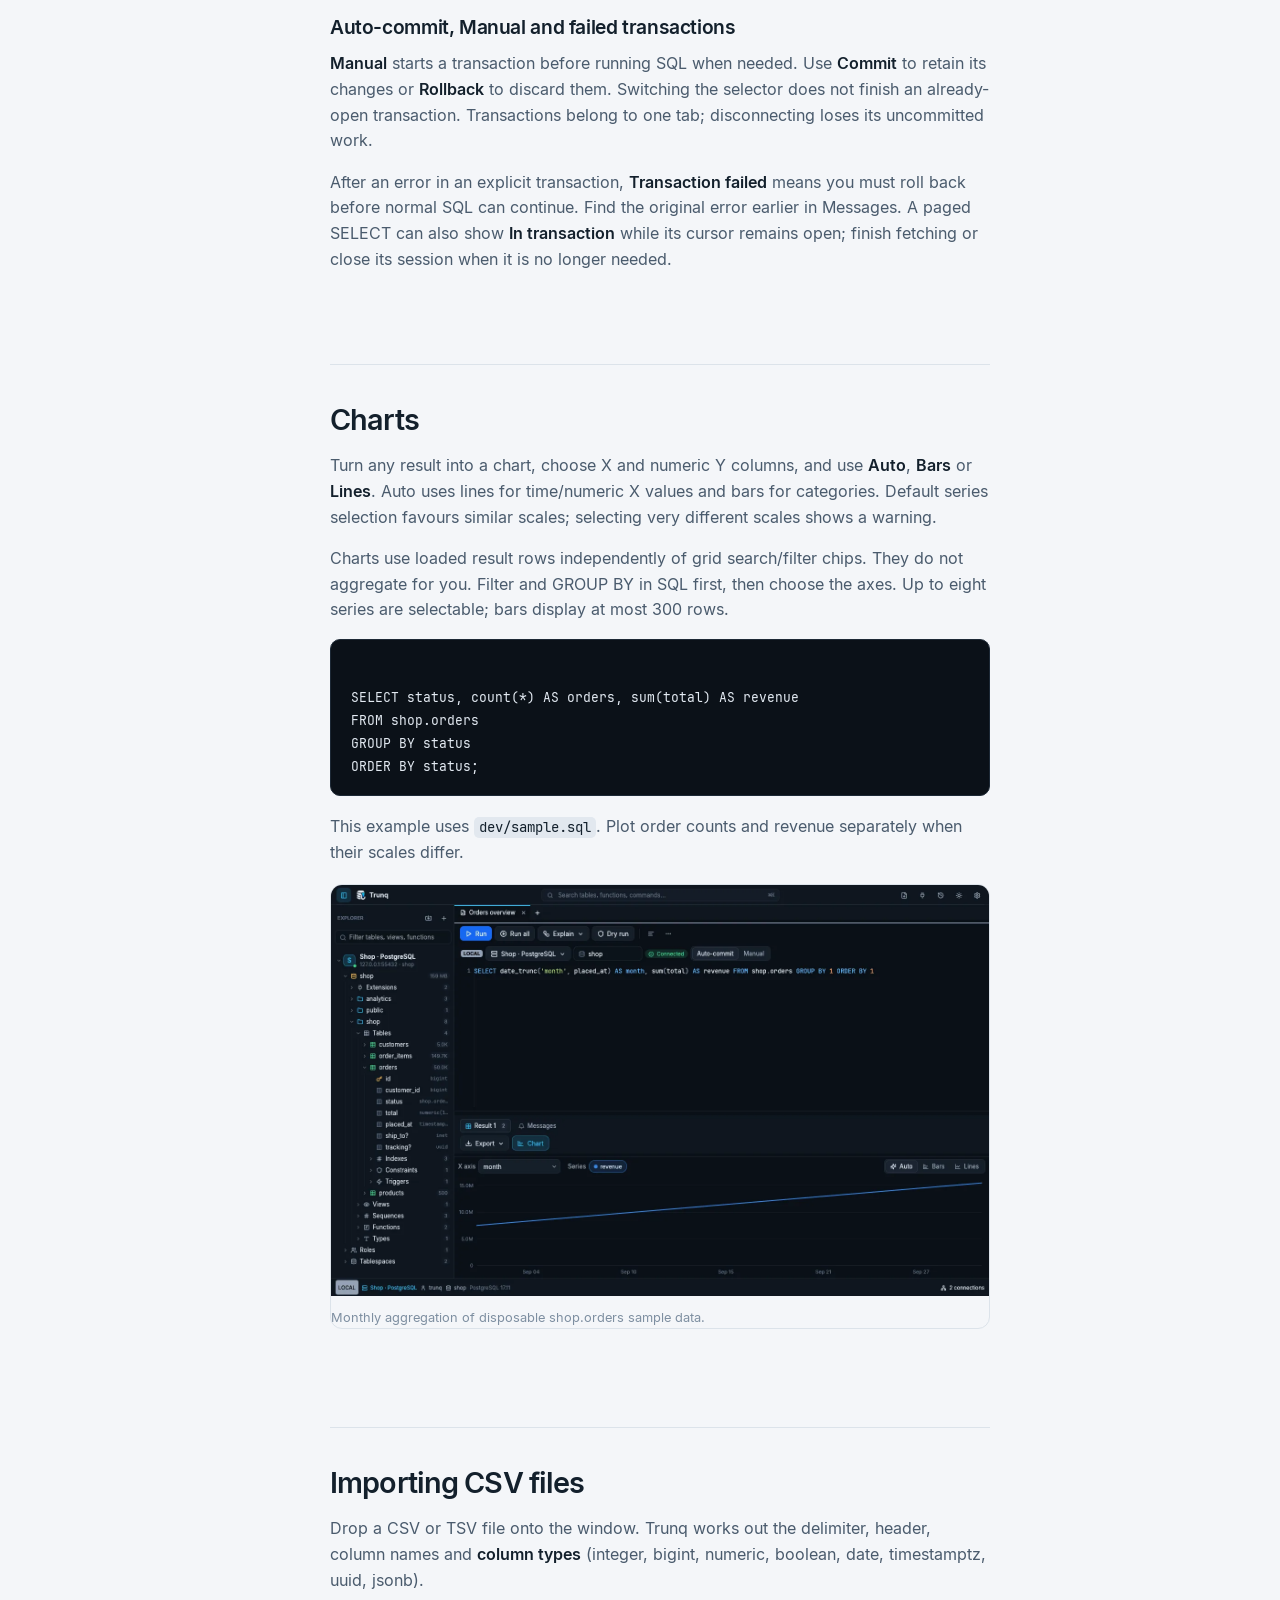
==== commit 92b87a86: "Merge latest main including the query and grants fixes" ====
--- a/website/docs/index.html
+++ b/website/docs/index.html
@@ -191,6 +191,8 @@
         <li><b><code>~/.pgpass</code>:</b> picked up automatically.</li>
         <li><b>Connection URLs:</b> paste a <code>postgres://</code> URL and Trunq fills in the form.</li>
       </ul>
+      <p>Save a separate connection profile for each environment, even when the database names match. Set <b>Environment</b> and optionally <b>Group</b> in the connection dialog. Persistent badges identify connections in the sidebar and tabs; <b>UNSET</b> means no environment was chosen, and Production stays red independently of a custom profile colour. Hover truncated names to read their full text.</p>
+      <figure class="doc__shot"><img src="../assets/shots/connection-environments.webp" alt="DEV, PRODUCTION and STAGING badges remain visible with long connection names" width="1440" height="900" loading="lazy"><figcaption>Illustrative environments sharing one disposable local database. Labels do not change database privileges. <a href="../assets/shots/connection-environments-light.webp">Light-theme view</a>.</figcaption></figure>
       <h3 id="tls-modes">Choose the TLS checks you need</h3>
       <div class="table-wrap"><table>
         <thead><tr><th>Mode</th><th>Encryption</th><th>Certificate / hostname checks</th></tr></thead>
@@ -319,6 +321,8 @@
         <li><b>Follow foreign keys:</b> <kbd data-mod>⌘</kbd>-click a foreign key value to jump to the row it points to, in any result.</li>
         <li><b>Value viewer</b> with pretty-printed JSON.</li>
       </ul>
+      <p>A partially fetched result keeps a server cursor and an implicit transaction open. Choose <b>Stop loading</b> to keep the loaded rows and close the cursor, or load the complete result. To fetch it again after stopping, refresh or rerun the query. Manual transactions still require <b>Commit</b> or <b>Rollback</b>.</p>
+      <figure class="doc__shot"><img src="../assets/shots/paging-stopped.webp" alt="Three thousand loaded rows remain after closing the paged cursor and its automatic transaction" width="1440" height="900" loading="lazy"><figcaption>Repeated paging followed by Stop loading, against a disposable fixture. <a href="../assets/shots/paging-more-rows.webp">Before closing the cursor</a>.</figcaption></figure>
       <h3 id="export-scope">Export the rows you mean</h3>
       <div class="table-wrap"><table>
         <thead><tr><th>Export option</th><th>Included rows</th></tr></thead>
@@ -385,9 +389,11 @@
       <h2 id="administration">Grants, extensions, scheduled jobs &amp; audits</h2>
       <p>Right-click a database → <b>Database tools</b>, or search the command palette. Tools open editable SQL for review. The database tree now shows installed extensions, event triggers and publications; schema types are searchable.</p>
       <h3 id="grant-access">Inspect grants and trace access</h3>
-      <p>Open <b>Grants &amp; access</b> under a database, from its context menu or the command palette. Filter by role, schema, object type, PUBLIC access and grant option. Select a row to inspect its owner, grantor and membership path; NO INHERIT paths are marked separately. Default privileges for future objects have their own view.</p>
-      <p>The <b>Privilege</b> column lists each concrete right: <code>SELECT</code> reads, <code>INSERT</code> adds rows, <code>UPDATE</code> changes rows and <code>DELETE</code> removes rows. Other rights include <code>USAGE</code>, <code>CREATE</code>, <code>EXECUTE</code> and database <code>CONNECT</code>, depending on the object type.</p>
-      <p><code>GRANT ALL</code> expands into the individual rights available for that object and server version. <b>WITH GRANT OPTION</b> allows passing a right onward and is separate from ALL. Search for a right such as SELECT or INSERT to narrow the list. The view is an ACL snapshot, not a historical audit or a complete effective-access calculation; ownership, RLS and other prerequisites still matter. Copy GRANT SQL or open REVOKE SQL for review; browsing does not execute changes.</p>
+      <p>Open <b>Grants &amp; access</b> under a database, from its context menu or the command palette. Choose <b>Inspect role</b>, then select an object/recipient row. Permissions are grouped into badges, with a neutral outline and slim accent marker for the selected row. The detail pane sits beside the list in wide windows and below it in compact windows.</p>
+      <p><b>Direct</b> names the inspected role, <b>Inherited</b> follows automatic memberships, <b>PUBLIC</b> applies to every role, and <b>Not inherited</b> marks a membership path that does not automatically pass permissions. Open <b>Filters</b> for schema/type, PUBLIC, grant-option and system-object filters. Default privileges remain separate future-object rules; Memberships explains inheritance, role switching and membership management independently.</p>
+      <p>The <b>Permissions</b> badges summarize concrete rights. Select one in <b>Permission details</b> to read its meaning and generate SQL for only that grant: <code>SELECT</code> reads, <code>INSERT</code> adds rows, <code>UPDATE</code> changes rows and <code>DELETE</code> removes rows. Other rights include <code>USAGE</code>, <code>CREATE</code>, <code>EXECUTE</code> and database <code>CONNECT</code>, depending on the object type.</p>
+      <p><code>GRANT ALL</code> expands into the individual rights available for that object and server version. <b>WITH GRANT OPTION</b> allows passing a right onward and is separate from ALL. Search for a right such as SELECT or INSERT to narrow the list. The view is an ACL snapshot, not a historical audit or a complete effective-access calculation; ownership, RLS and other prerequisites still matter. CSV export preserves each original matching grant record. Copy GRANT SQL or open REVOKE SQL for the selected privilege and recipient; browsing does not execute changes.</p>
+      <figure class="doc__shot"><img src="../assets/shots/grants-dark.webp" alt="Grouped grants with neutral row selection and a readable inherited-access detail pane" width="1440" height="956" loading="lazy"><figcaption>Disposable shop fixture. Each permission remains individually inspectable. <a href="../assets/shots/grants-light.webp">Light theme</a> · <a href="../assets/shots/grants-overview.webp">Overview</a> · <a href="../assets/shots/grants-defaults.webp">Future defaults</a> · <a href="../assets/shots/grants-memberships.webp">Membership options</a> · <a href="../assets/shots/grants-compact.webp">Compact layout</a>.</figcaption></figure>
       <h3 id="extension-management">Inspect and add extensions</h3>
       <p>Right-click a database → <b>Manage extensions…</b>. Search all server-provided extensions by name or description, filter installed/available entries and select an extension. Choose a version and schema, review the displayed SQL, then click <b>Enable extension</b> or <b>Update to selected version</b>. The dependency option is explicit, read-only/recovery connections disable changes, and the manager/browser refresh after success.</p>
       <figure class="doc__shot"><img src="../assets/shots/extensions.webp" alt="Extension manager showing hstore version and SQL preview" width="1440" height="1000" loading="lazy"><figcaption>Real server-provided inventory from the disposable PostgreSQL sample server.</figcaption></figure>
@@ -598,7 +604,7 @@
         <dt>"password authentication failed" or "no password supplied"</dt>
         <dd>Type the password in the field that appears in the sidebar or above the editor. It's remembered for the session, and saved in the keychain if <i>Save in keychain</i> is on.</dd>
         <dt>Azure: <code>AADSTS…</code> errors</dt>
-        <dd>Check the tenant, check that your account (or its group) was added as an Entra admin or role on the server, and check that the right cloud is selected. If your organisation's policy blocks the browser flow, try <i>Device code</i>.</dd>
+        <dd>A fatal SCRAM channel-binding negotiation error mentioning the letter <code>n</code> is fixed in the next Trunq build; update the client and reconnect with TLS enabled. Check the tenant, check that your account (or its group) was added as an Entra admin or role on the server, and check that the right cloud is selected. If your organisation's policy blocks the browser flow, try <i>Device code</i>.</dd>
         <dt>The app window is blank on an old GPU or virtual machine</dt>
         <dd>Start Trunq with <code>WGPU_BACKEND=gl</code> to use OpenGL.</dd>
         <dt>Keychain prompts on macOS</dt>
